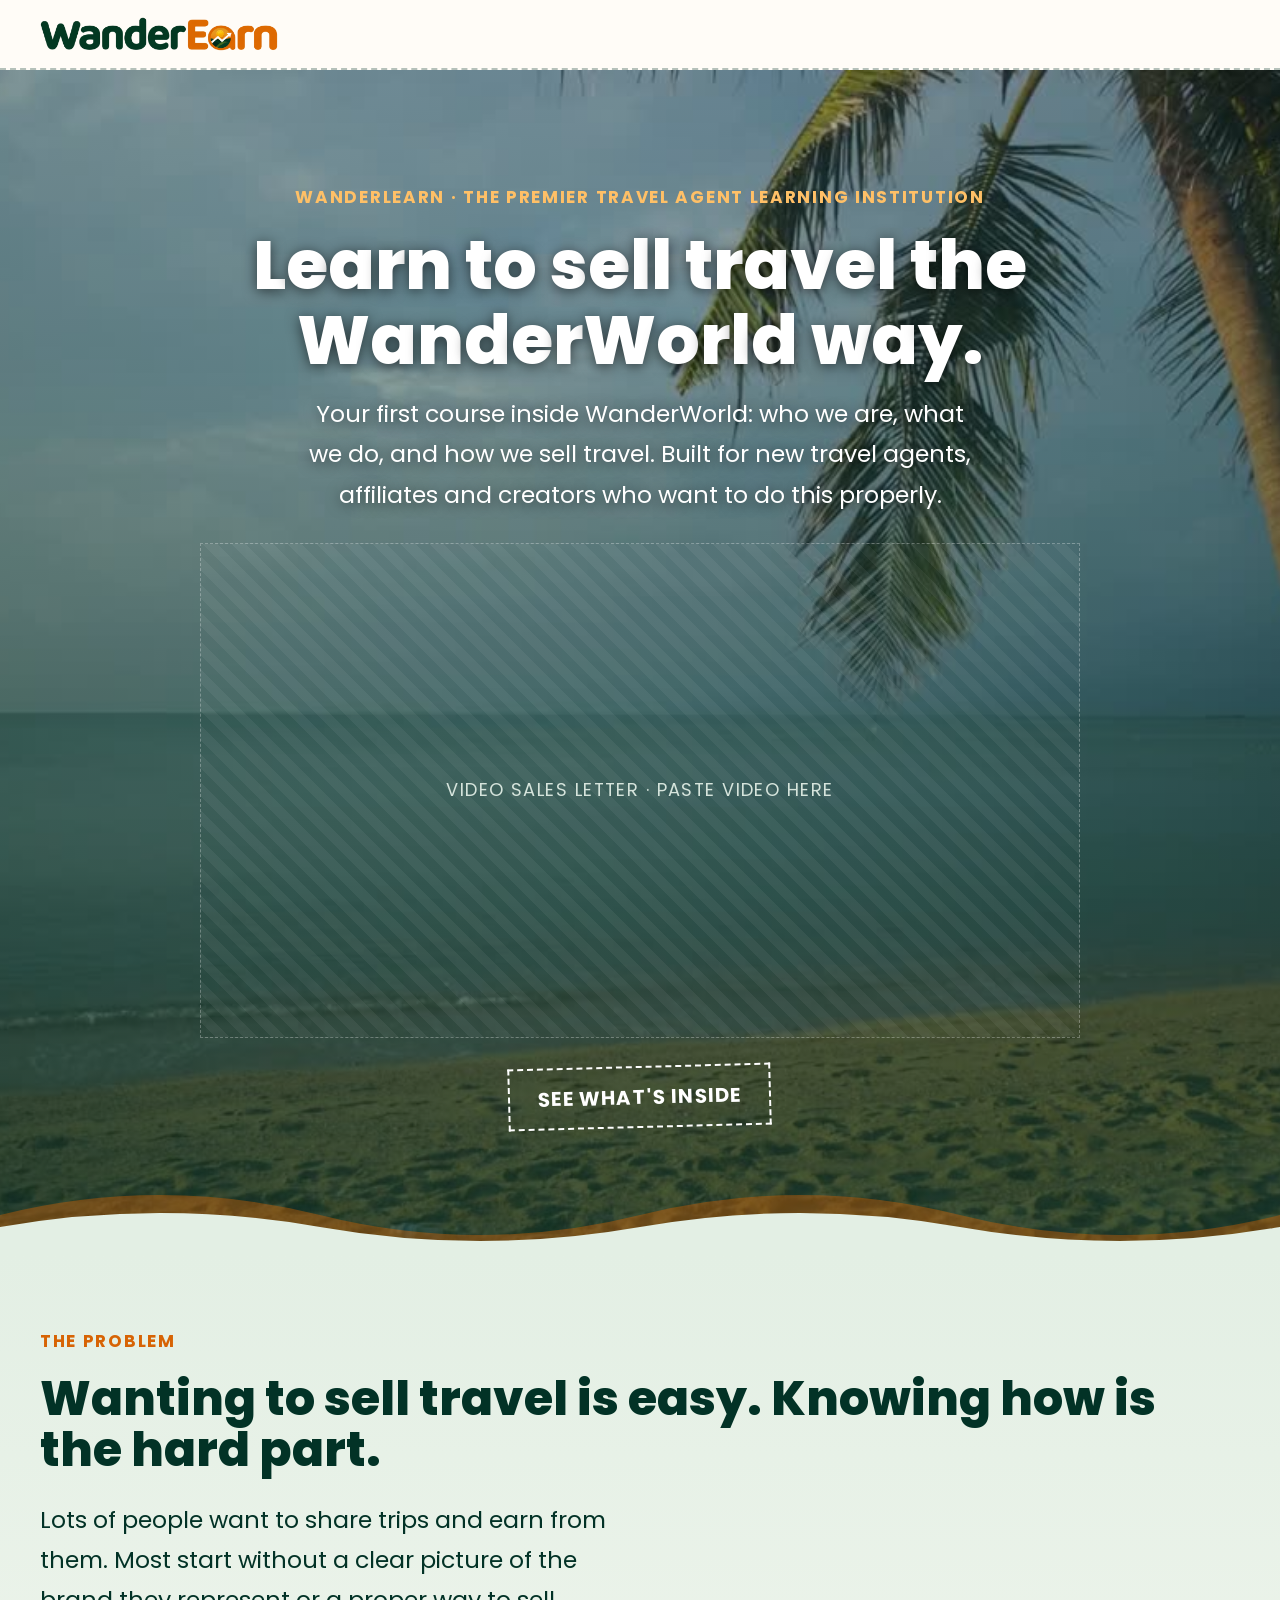
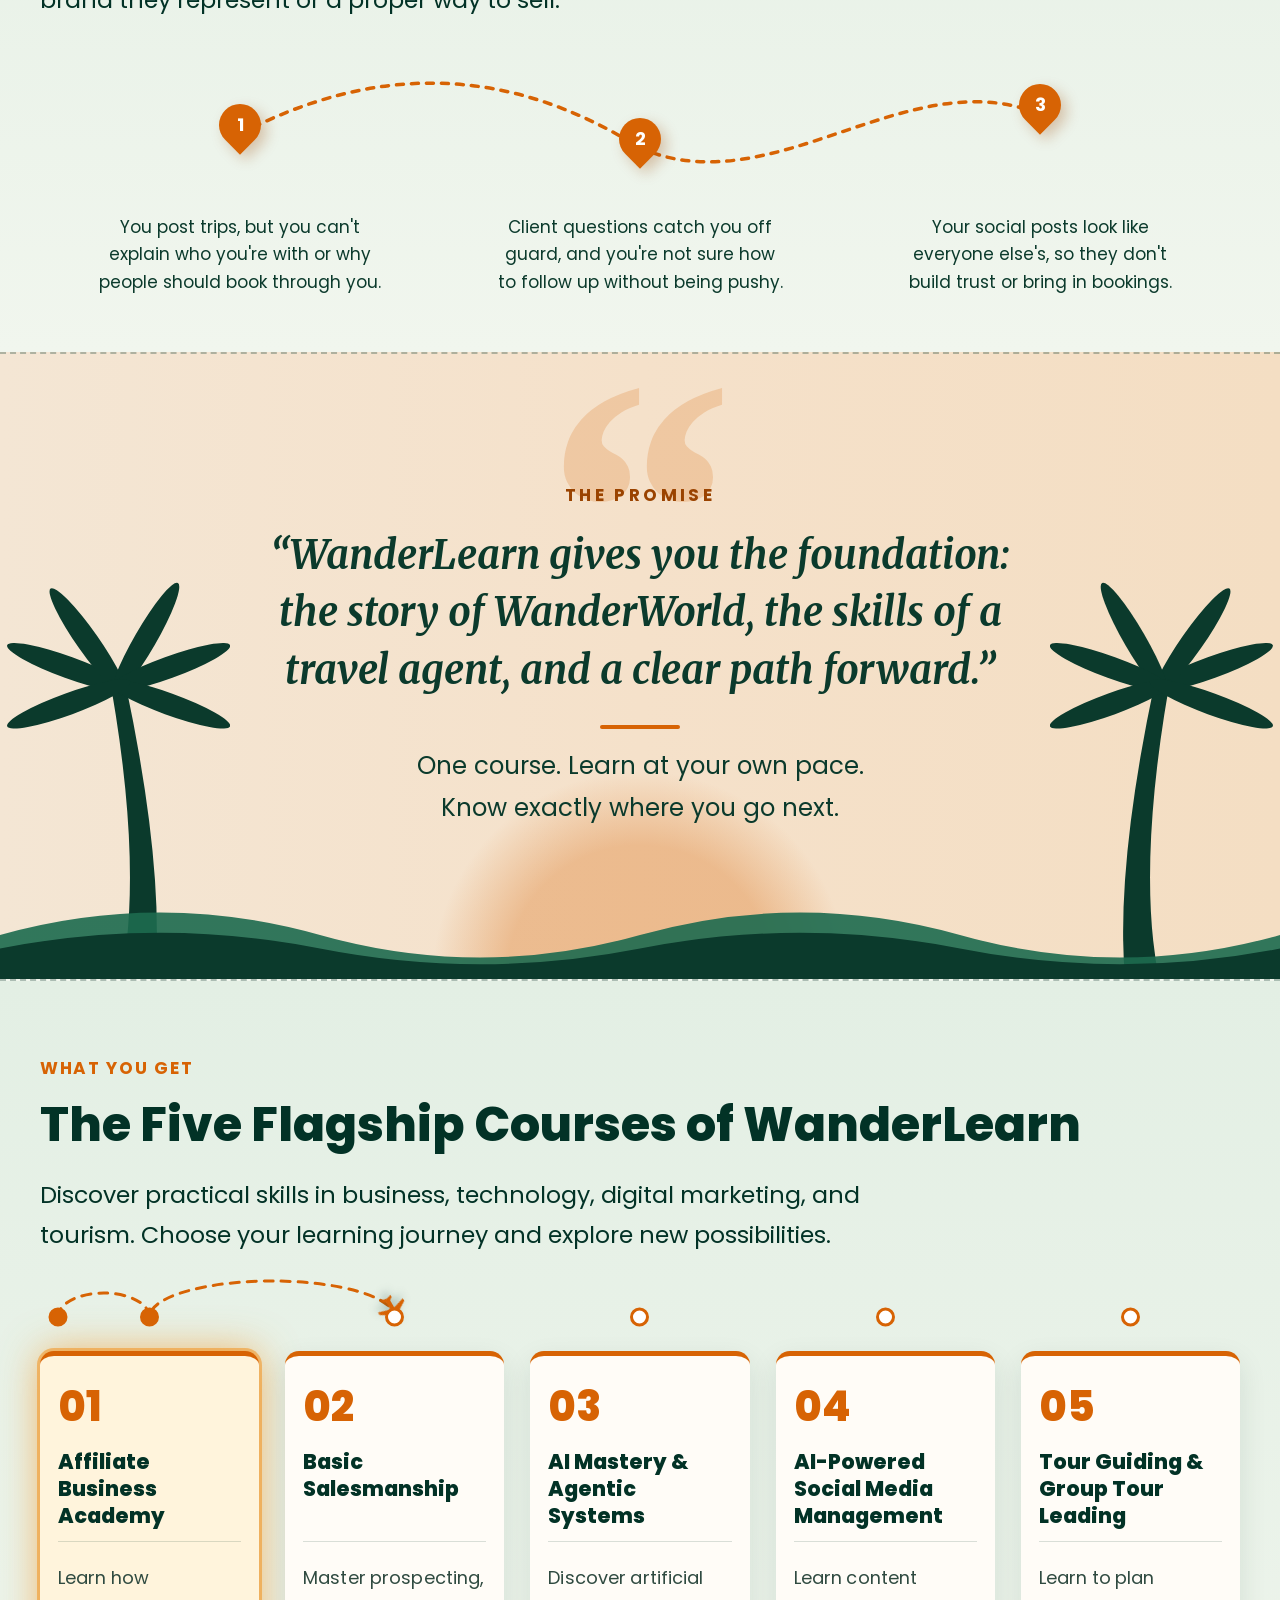
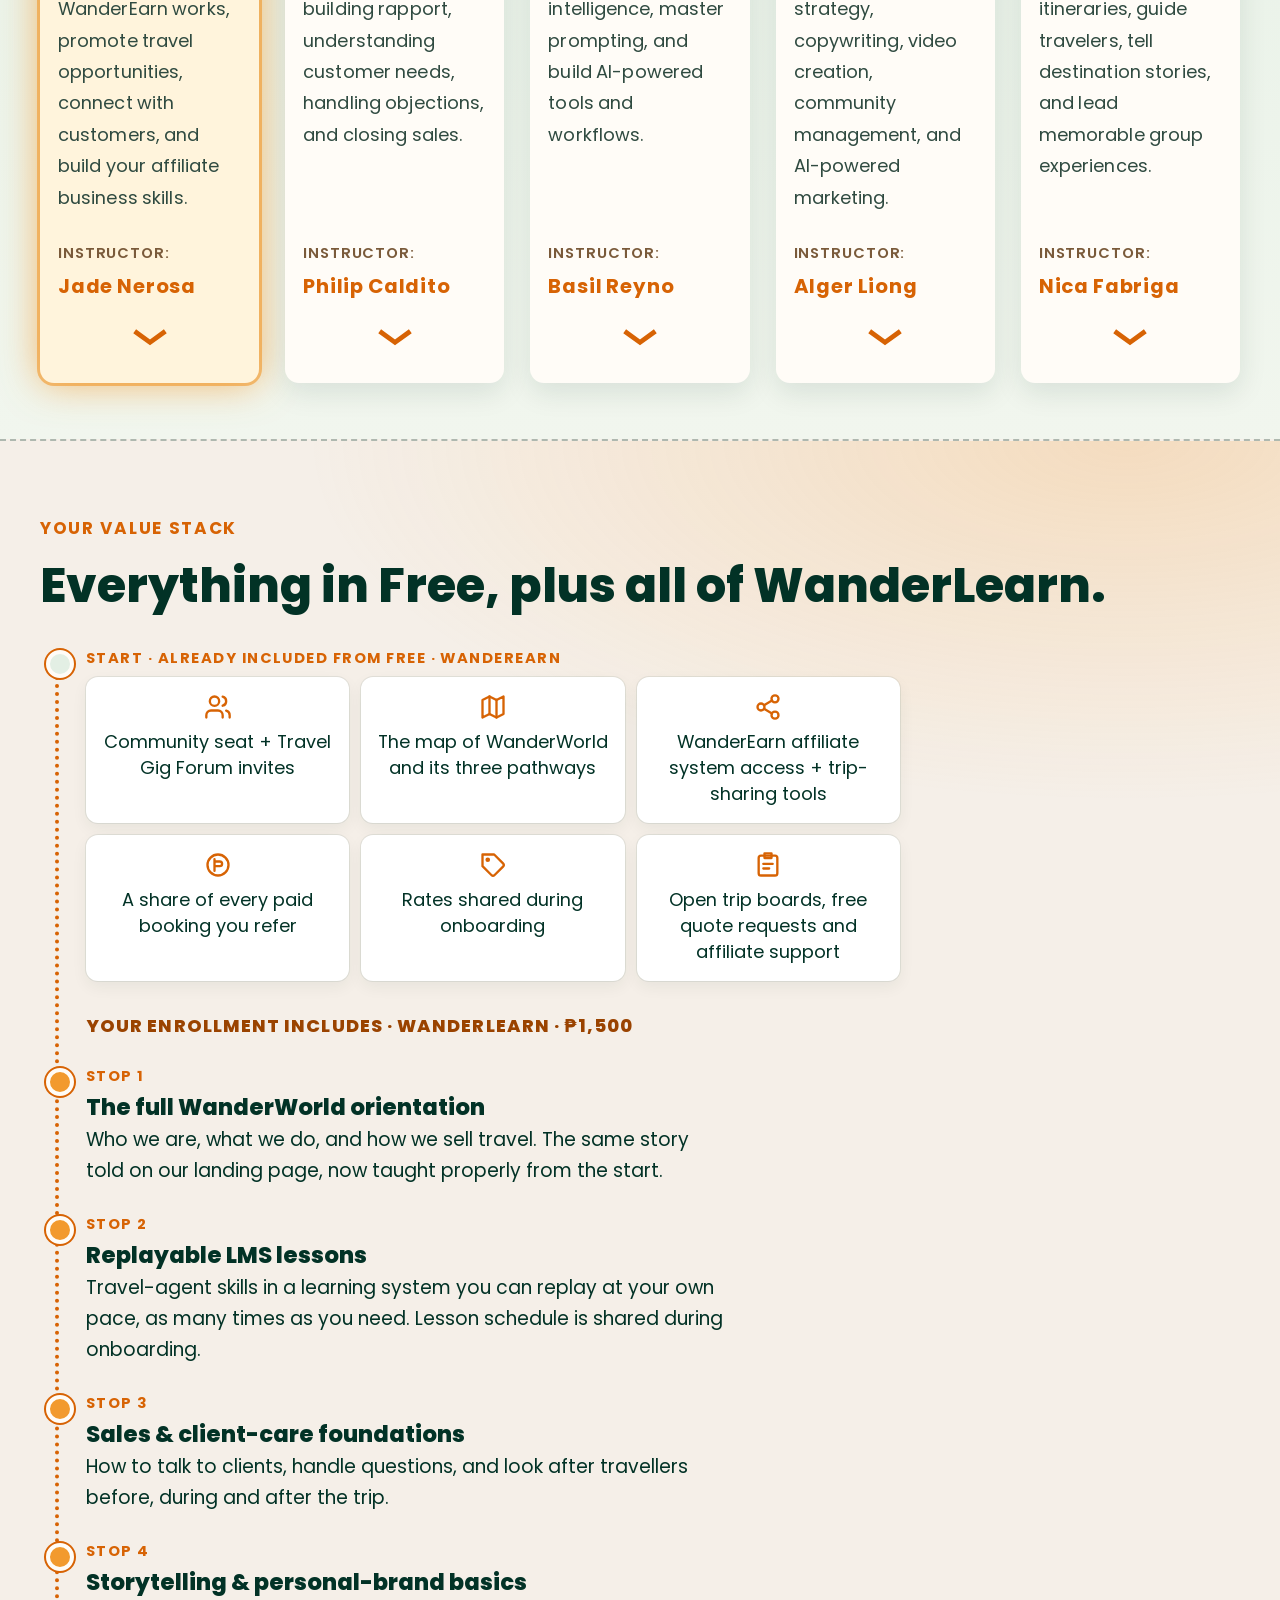
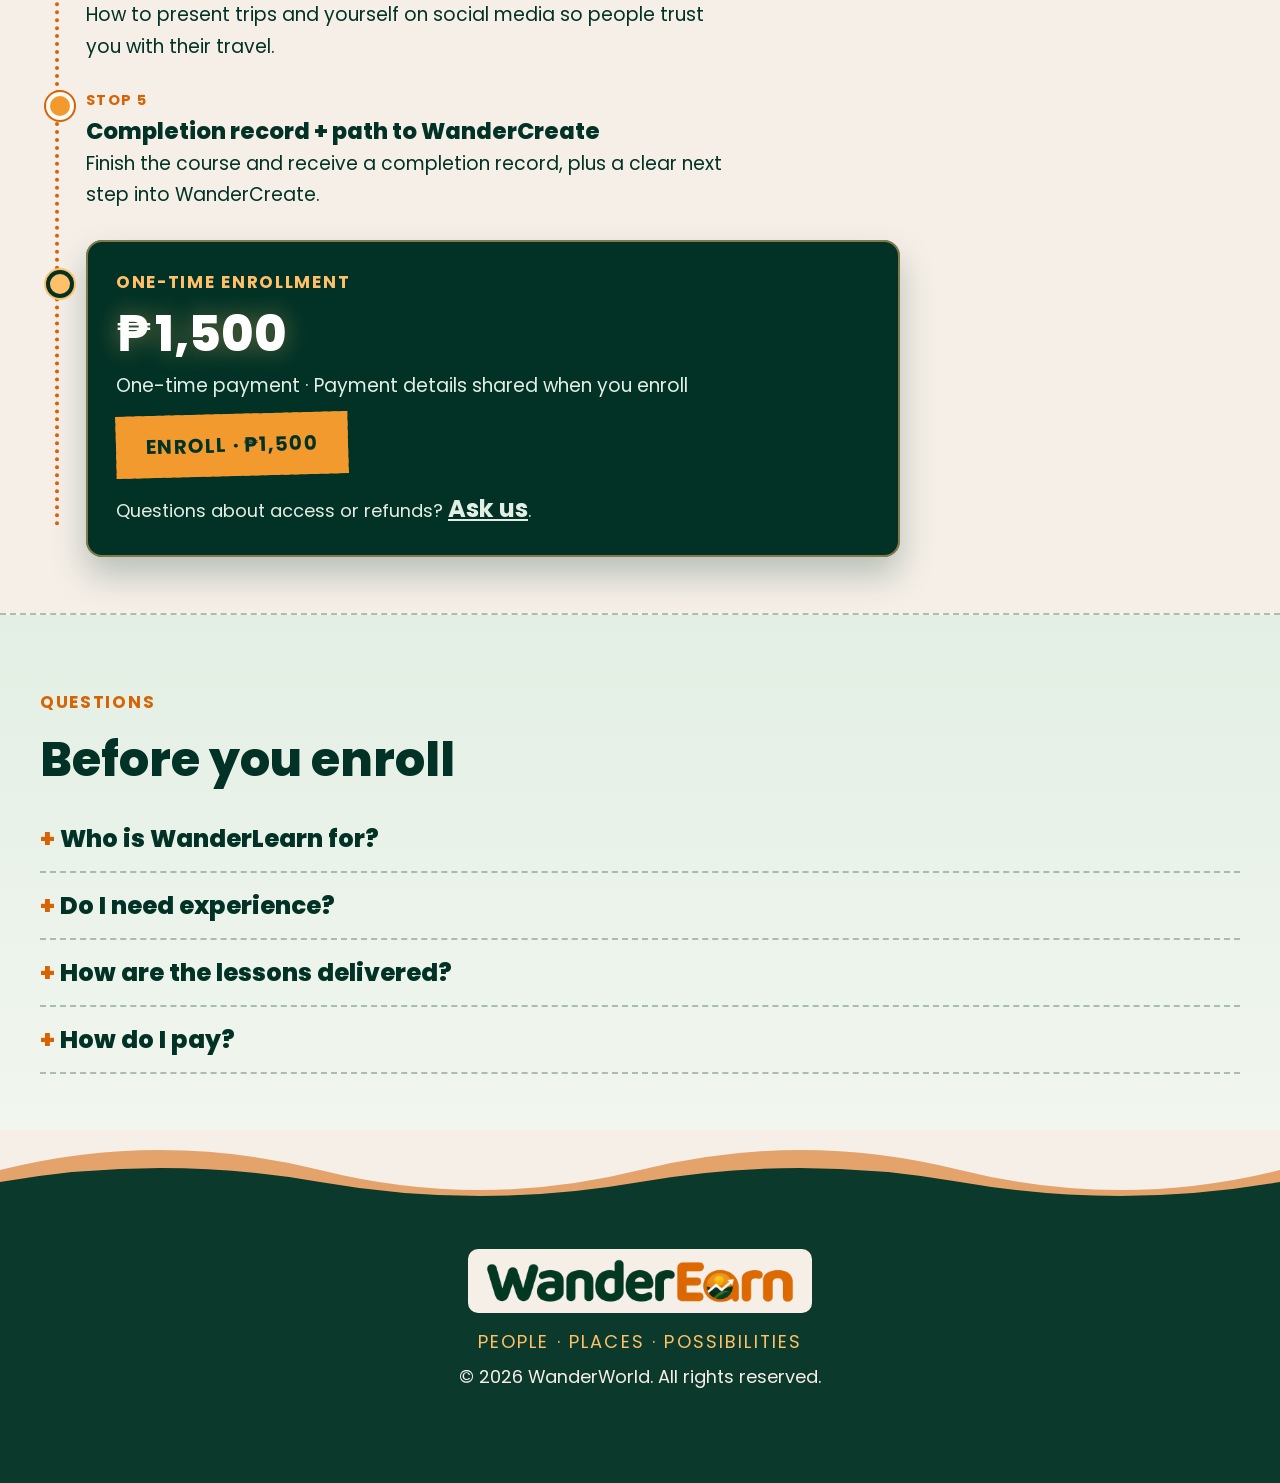
==== index.html @ da4a65ec "Flip course cards in place on mobile instead of opening panel below Co-Authored-By: Claude Opus 5.5 " ====
<!DOCTYPE html><!--tRg1_q_3_FuLfgITLlnjt--><html lang="en" class="__variable_0f235e __variable_272c0b"><head><meta charSet="utf-8"/><meta name="viewport" content="width=device-width, initial-scale=1"/><link rel="preload" href="/_next/static/media/0484562807a97172-s.p.woff2" as="font" crossorigin="" type="font/woff2"/><link rel="preload" href="/_next/static/media/2cc74b96cdc9383d-s.p.woff2" as="font" crossorigin="" type="font/woff2"/><link rel="preload" href="/_next/static/media/7c1535108079abc4-s.p.woff2" as="font" crossorigin="" type="font/woff2"/><link rel="preload" href="/_next/static/media/7db6c35d839a711c-s.p.woff2" as="font" crossorigin="" type="font/woff2"/><link rel="preload" href="/_next/static/media/8888a3826f4a3af4-s.p.woff2" as="font" crossorigin="" type="font/woff2"/><link rel="preload" href="/_next/static/media/8f91baacbcce7392-s.p.woff2" as="font" crossorigin="" type="font/woff2"/><link rel="preload" href="/_next/static/media/8ff022409545fb2d-s.p.woff2" as="font" crossorigin="" type="font/woff2"/><link rel="preload" href="/_next/static/media/b957ea75a84b6ea7-s.p.woff2" as="font" crossorigin="" type="font/woff2"/><link rel="preload" href="/_next/static/media/c99ef75952aca458-s.p.woff2" as="font" crossorigin="" type="font/woff2"/><link rel="preload" href="/_next/static/media/cf1f69a0c8aed54d-s.p.woff2" as="font" crossorigin="" type="font/woff2"/><link rel="preload" href="/_next/static/media/eafabf029ad39a43-s.p.woff2" as="font" crossorigin="" type="font/woff2"/><link rel="preload" as="image" href="/logo.png?v=we1"/><link rel="stylesheet" href="/_next/static/css/f83b45e46a891dd3.css" data-precedence="next"/><link rel="preload" as="script" fetchPriority="low" href="/_next/static/chunks/webpack-1b377f46e72c49b6.js"/><script src="/_next/static/chunks/4bd1b696-c023c6e3521b1417.js" async=""></script><script src="/_next/static/chunks/255-73938ce8a8eac1ad.js" async=""></script><script src="/_next/static/chunks/main-app-f9b5d20365cb8be2.js" async=""></script><script src="/_next/static/chunks/619-ba102abea3e3d0e4.js" async=""></script><script src="/_next/static/chunks/app/learn/page-50a910679b7e5bc0.js" async=""></script><meta name="next-size-adjust" content=""/><title>WanderLearn · The Premier Travel Agent Learning Institution</title><link rel="icon" href="/icon.png?v=we1" type="image/png" sizes="512x512"/><script src="/_next/static/chunks/polyfills-42372ed130431b0a.js" noModule=""></script></head><body><div hidden=""><!--$--><!--/$--></div><header class="top"><div class="wrap bar"><a class="brand logolink" href="/"><img src="/logo.png?v=we1" alt="WanderEarn" class="logo"/></a><nav><a href="/earn">Earn</a><a href="/learn">Learn</a><a href="/create">Create</a></nav></div></header><main><section class="hero"><video class="herovid" src="/hero.mp4" poster="/hero-poster.jpg" autoPlay="" muted="" loop="" playsInline="" preload="auto" aria-hidden="true"></video><div class="waves" aria-hidden="true"><svg viewBox="0 0 2400 80" preserveAspectRatio="none" class="w1"><path d="M0 40 Q150 0 300 40 T600 40 T900 40 T1200 40 T1500 40 T1800 40 T2100 40 T2400 40 V80 H0Z" fill="rgba(215,99,4,.45)"></path></svg><svg viewBox="0 0 2400 80" preserveAspectRatio="none" class="w2"><path d="M0 40 Q150 0 300 40 T600 40 T900 40 T1200 40 T1500 40 T1800 40 T2100 40 T2400 40 V80 H0Z" fill="#E3EFE4"></path></svg></div><div class="wrap"><p class="kicker">WANDERLEARN · THE PREMIER TRAVEL AGENT LEARNING INSTITUTION</p><h1><span aria-label="Learn to sell travel the WanderWorld way."><span aria-hidden="true"><span><span class="ww"><span class="wv" style="--i:0">L</span><span class="wv" style="--i:1">e</span><span class="wv" style="--i:2">a</span><span class="wv" style="--i:3">r</span><span class="wv" style="--i:4">n</span></span></span><span> <span class="ww"><span class="wv" style="--i:5">t</span><span class="wv" style="--i:6">o</span></span></span><span> <span class="ww"><span class="wv" style="--i:7">s</span><span class="wv" style="--i:8">e</span><span class="wv" style="--i:9">l</span><span class="wv" style="--i:10">l</span></span></span><span> <span class="ww"><span class="wv" style="--i:11">t</span><span class="wv" style="--i:12">r</span><span class="wv" style="--i:13">a</span><span class="wv" style="--i:14">v</span><span class="wv" style="--i:15">e</span><span class="wv" style="--i:16">l</span></span></span><span> <span class="ww"><span class="wv" style="--i:17">t</span><span class="wv" style="--i:18">h</span><span class="wv" style="--i:19">e</span></span></span><span> <span class="ww"><span class="wv" style="--i:20">W</span><span class="wv" style="--i:21">a</span><span class="wv" style="--i:22">n</span><span class="wv" style="--i:23">d</span><span class="wv" style="--i:24">e</span><span class="wv" style="--i:25">r</span><span class="wv" style="--i:26">W</span><span class="wv" style="--i:27">o</span><span class="wv" style="--i:28">r</span><span class="wv" style="--i:29">l</span><span class="wv" style="--i:30">d</span></span></span><span> <span class="ww"><span class="wv" style="--i:31">w</span><span class="wv" style="--i:32">a</span><span class="wv" style="--i:33">y</span><span class="wv" style="--i:34">.</span></span></span></span></span></h1><p class="lede">Your first course inside WanderWorld: who we are, what we do, and how we sell travel. Built for new travel agents, affiliates and creators who want to do this properly.</p><a class="btn" href="https://travelpreneurph.com/wanderlearn-payment" target="_blank" rel="noopener noreferrer">ENROLL · ₱1,500</a> <a class="btn alt" href="#stack">SEE WHAT&#x27;S INSIDE</a></div></section><section class="sec paper"><div class="wrap"><p class="kicker">THE PROBLEM</p><h2>Wanting to sell travel is easy. Knowing how is the hard part.</h2><p class="lede">Lots of people want to share trips and earn from them. Most start without a clear picture of the brand they represent or a proper way to sell.</p><div class="mp"><svg viewBox="0 0 900 130" preserveAspectRatio="none" aria-hidden="true"><path d="M150 78 C250 8 350 8 450 92 C550 150 650 4 750 58" vector-effect="non-scaling-stroke"></path></svg><div class="mp-i"><span class="mp-pin" style="--y:78px"><b>1</b></span><p>You post trips, but you can&#x27;t explain who you&#x27;re with or why people should book through you.</p></div><div class="mp-i"><span class="mp-pin" style="--y:92px"><b>2</b></span><p>Client questions catch you off guard, and you&#x27;re not sure how to follow up without being pushy.</p></div><div class="mp-i"><span class="mp-pin" style="--y:58px"><b>3</b></span><p>Your social posts look like everyone else&#x27;s, so they don&#x27;t build trust or bring in bookings.</p></div></div></div></section><section class="sec feature sunset"><div class="pa-sun" aria-hidden="true"></div><div class="pa-palm l"><svg viewBox="-30 0 190 300" preserveAspectRatio="xMinYMax meet" aria-hidden="true"><path d="M70 300 Q88 210 62 60 L74 58 Q106 210 98 300z"></path><ellipse rx="54" ry="9" transform="translate(68 58) rotate(-160) translate(44 0)"></ellipse><ellipse rx="54" ry="9" transform="translate(68 58) rotate(-125) translate(44 0)"></ellipse><ellipse rx="54" ry="9" transform="translate(68 58) rotate(-60) translate(44 0)"></ellipse><ellipse rx="54" ry="9" transform="translate(68 58) rotate(-20) translate(44 0)"></ellipse><ellipse rx="54" ry="9" transform="translate(68 58) rotate(20) translate(44 0)"></ellipse><ellipse rx="54" ry="9" transform="translate(68 58) rotate(160) translate(44 0)"></ellipse></svg></div><div class="pa-palm r"><svg viewBox="-30 0 190 300" preserveAspectRatio="xMinYMax meet" aria-hidden="true"><path d="M70 300 Q88 210 62 60 L74 58 Q106 210 98 300z"></path><ellipse rx="54" ry="9" transform="translate(68 58) rotate(-160) translate(44 0)"></ellipse><ellipse rx="54" ry="9" transform="translate(68 58) rotate(-125) translate(44 0)"></ellipse><ellipse rx="54" ry="9" transform="translate(68 58) rotate(-60) translate(44 0)"></ellipse><ellipse rx="54" ry="9" transform="translate(68 58) rotate(-20) translate(44 0)"></ellipse><ellipse rx="54" ry="9" transform="translate(68 58) rotate(20) translate(44 0)"></ellipse><ellipse rx="54" ry="9" transform="translate(68 58) rotate(160) translate(44 0)"></ellipse></svg></div><div class="waves" aria-hidden="true"><svg viewBox="0 0 2400 80" preserveAspectRatio="none" class="w1"><path d="M0 40 Q150 0 300 40 T600 40 T900 40 T1200 40 T1500 40 T1800 40 T2100 40 T2400 40 V80 H0Z" fill="#1D6B4F"></path></svg><svg viewBox="0 0 2400 80" preserveAspectRatio="none" class="w2"><path d="M0 40 Q150 0 300 40 T600 40 T900 40 T1200 40 T1500 40 T1800 40 T2100 40 T2400 40 V80 H0Z" fill="#0B3A2C"></path></svg></div><div class="wrap center"><p class="kicker">THE PROMISE</p><p class="quote">“WanderLearn gives you the foundation: the story of WanderWorld, the skills of a travel agent, and a clear path forward.”</p><p class="lede" style="margin:0 auto">One course. Learn at your own pace. Know exactly where you go next.</p></div></section><section class="sec paper"><div class="wrap wide"><p class="kicker">WHAT YOU GET</p><h2>The five pillars of WanderLearn</h2><p class="lede">Everything you need to start representing WanderWorld with confidence.</p><div class="grid five"><div class="flight" aria-hidden="true"></div><div class="card"><span class="num">0<!-- -->1</span><h3>The full WanderWorld orientation</h3><p>Who we are, what we do, and how we sell travel. The same story told on our landing page, now taught properly from the start.</p></div><div class="card"><span class="num">0<!-- -->2</span><h3>Replayable LMS lessons</h3><p>Travel-agent skills in a learning system you can replay at your own pace, as many times as you need. Lesson schedule is shared during onboarding.</p></div><div class="card"><span class="num">0<!-- -->3</span><h3>Sales &amp; client-care foundations</h3><p>How to talk to clients, handle questions, and look after travellers before, during and after the trip.</p></div><div class="card"><span class="num">0<!-- -->4</span><h3>Storytelling &amp; personal-brand basics</h3><p>How to present trips and yourself on social media so people trust you with their travel.</p></div><div class="card"><span class="num">0<!-- -->5</span><h3>Completion record + path to WanderCreate</h3><p>Finish the course and receive a completion record, plus a clear next step into WanderCreate.</p></div></div></div></section><section class="sec" id="stack"><div class="wrap"><p class="kicker">YOUR VALUE STACK</p><h2>Everything in Free, plus all of WanderLearn.</h2><div class="tl"><div class="tl-s tl-free"><p class="tl-k">START · ALREADY INCLUDED FROM FREE · WANDEREARN</p><div class="tl-tiles"><ul class="sl"><li><span class="sl-i"><svg viewBox="0 0 24 24" aria-hidden="true"><path d="M16 21v-2a4 4 0 0 0-4-4H6a4 4 0 0 0-4 4v2"></path><circle cx="9" cy="7" r="4"></circle><path d="M22 21v-2a4 4 0 0 0-3-3.87M16 3.13a4 4 0 0 1 0 7.75"></path></svg></span><span>Community seat + Travel Gig Forum invites</span></li><li><span class="sl-i"><svg viewBox="0 0 24 24" aria-hidden="true"><path d="M3 6l6-3 6 3 6-3v15l-6 3-6-3-6 3z"></path><path d="M9 3v15M15 6v15"></path></svg></span><span>The map of WanderWorld and its three pathways</span></li><li><span class="sl-i"><svg viewBox="0 0 24 24" aria-hidden="true"><circle cx="18" cy="5" r="3"></circle><circle cx="6" cy="12" r="3"></circle><circle cx="18" cy="19" r="3"></circle><path d="M8.6 13.5l6.8 4M15.4 6.5l-6.8 4"></path></svg></span><span>WanderEarn affiliate system access + trip-sharing tools</span></li><li><span class="sl-i"><svg viewBox="0 0 24 24" aria-hidden="true"><circle cx="12" cy="12" r="9"></circle><path d="M9 9h4.5a2 2 0 0 1 0 4H9M9 7v10"></path></svg></span><span>A share of every paid booking you refer</span></li><li><span class="sl-i"><svg viewBox="0 0 24 24" aria-hidden="true"><path d="M20.6 13.4l-7.2 7.2a2 2 0 0 1-2.8 0L3 13V3h10l7.6 7.6a2 2 0 0 1 0 2.8z"></path><circle cx="7.5" cy="7.5" r="1"></circle></svg></span><span>Rates shared during onboarding</span></li><li><span class="sl-i"><svg viewBox="0 0 24 24" aria-hidden="true"><rect x="4" y="4" width="16" height="17" rx="2"></rect><path d="M9 2h6v4H9zM8 11h8M8 15h5"></path></svg></span><span>Open trip boards, free quote requests and affiliate support</span></li></ul></div></div><p class="tl-h">YOUR ENROLLMENT INCLUDES · WANDERLEARN · ₱1,500</p><div class="tl-s tl-stop"><p class="tl-k">STOP <!-- -->1</p><h3>The full WanderWorld orientation</h3><p>Who we are, what we do, and how we sell travel. The same story told on our landing page, now taught properly from the start.</p></div><div class="tl-s tl-stop"><p class="tl-k">STOP <!-- -->2</p><h3>Replayable LMS lessons</h3><p>Travel-agent skills in a learning system you can replay at your own pace, as many times as you need. Lesson schedule is shared during onboarding.</p></div><div class="tl-s tl-stop"><p class="tl-k">STOP <!-- -->3</p><h3>Sales &amp; client-care foundations</h3><p>How to talk to clients, handle questions, and look after travellers before, during and after the trip.</p></div><div class="tl-s tl-stop"><p class="tl-k">STOP <!-- -->4</p><h3>Storytelling &amp; personal-brand basics</h3><p>How to present trips and yourself on social media so people trust you with their travel.</p></div><div class="tl-s tl-stop"><p class="tl-k">STOP <!-- -->5</p><h3>Completion record + path to WanderCreate</h3><p>Finish the course and receive a completion record, plus a clear next step into WanderCreate.</p></div><div class="tl-s tl-end price-box" id="enroll"><p class="kicker">ONE-TIME ENROLLMENT</p><strong class="price"><span class="peso">₱</span>1,500</strong><p>One-time payment · Payment details shared when you enroll</p><a class="btn" href="https://travelpreneurph.com/wanderlearn-payment" target="_blank" rel="noopener noreferrer">ENROLL · ₱1,500</a><small>Questions about access or refunds? Ask us.</small></div></div></div></section><section class="sec paper"><div class="wrap"><p class="kicker">QUESTIONS</p><h2>Before you enroll</h2><div class="faq"><details><summary>Who is WanderLearn for?</summary><p>New travel agents, WanderEarn affiliates, and anyone who wants to represent WanderWorld and sell travel properly.</p></details><details><summary>Do I need experience?</summary><p>No experience is assumed. The course starts with who WanderWorld is and builds up from there.</p></details><details><summary>Is the free tier included?</summary><p>Yes. Everything in Free (WanderEarn and the community) is included with your enrollment.</p></details><details><summary>How are the lessons delivered?</summary><p>Through the WanderLearn LMS, with lessons you can replay. Login details and schedule are shared during onboarding.</p></details><details><summary>How do I pay?</summary><p>Tap Enroll and message the WanderWorld team. We&#x27;ll send payment details and get you set up.</p></details><details><summary>What comes after WanderLearn?</summary><p>WanderCreate, our community of creators who travel and create content together. Your completion record shows the path.</p></details></div></div></section><section class="sec"><div class="wrap center"><p class="kicker">YOUR NEXT STEP AFTER WANDERLEARN</p><h2>Ready to travel and create together?</h2><p class="lede" style="margin:0 auto 24px">WanderCreate is the community of creators who always travel together and create content together, with video-editor access and production support.</p><a class="btn alt" href="/create">EXPLORE WANDERCREATE →</a></div></section><section class="sec"><div class="wrap"><p class="kicker">THE WANDERWORLD LADDER</p><h2>Where WanderLearn fits</h2><div class="steps"><a class="step" href="/earn"><span class="kicker">STEP 1 · THE AFFILIATE SYSTEM</span><strong class="price free">Free</strong><p>Join the community, get the map of WanderWorld, and start sharing trips through the affiliate system.</p><em>Where everyone starts</em><span class="go">JOIN FREE →</span><span class="orbit" aria-hidden="true"><span class="veh" style="--i:0;--rot:auto 90deg"><svg viewBox="0 0 24 24"><path d="M21 16v-2l-8-5V3.5c0-.83-.67-1.5-1.5-1.5S10 2.67 10 3.5V9l-8 5v2l8-2.5V19l-2 1.5V22l3.5-1 3.5 1v-1.5L13 19v-5.5l8 2.5z" fill-rule="evenodd"></path></svg></span><span class="veh" style="--i:1;--rot:auto 90deg"><svg viewBox="0 0 24 24"><path d="M21 16v-2l-8-5V3.5c0-.83-.67-1.5-1.5-1.5S10 2.67 10 3.5V9l-8 5v2l8-2.5V19l-2 1.5V22l3.5-1 3.5 1v-1.5L13 19v-5.5l8 2.5z" fill-rule="evenodd"></path></svg></span></span></a><a class="step" href="/learn"><span class="kicker">STEP 2 · THE PREMIER TRAVEL AGENT LEARNING INSTITUTION</span><strong class="price"><span class="peso">₱</span>1,500</strong><p>Learn who we are, what we do and how we sell travel, with replayable lessons and a completion record.</p><em>Includes everything in Free</em><span class="go">ENROLL →</span><span class="orbit" aria-hidden="true"><span class="veh" style="--i:0;--rot:0deg"><svg viewBox="0 0 24 24"><path d="M10.5 5v10.5H4zM12.5 3v12.5H20zM2 17.5h20l-3 4H5z" fill-rule="evenodd"></path></svg></span><span class="veh" style="--i:1;--rot:0deg"><svg viewBox="0 0 24 24"><path d="M10.5 5v10.5H4zM12.5 3v12.5H20zM2 17.5h20l-3 4H5z" fill-rule="evenodd"></path></svg></span></span></a><a class="step" href="/create"><span class="kicker">STEP 3 · THE COMMUNITY OF CREATORS</span><strong class="price"><span class="peso">₱</span>30,000</strong><p>Travel together, create content together, with video-editor access and production support.</p><em>Includes everything in Learn + Free</em><span class="go">APPLY →</span><span class="orbit" aria-hidden="true"><span class="veh" style="--i:0;--rot:0deg"><svg viewBox="0 0 24 24"><path d="M18.92 6.01C18.72 5.42 18.16 5 17.5 5h-11c-.66 0-1.21.42-1.42 1.01L3 12v8c0 .55.45 1 1 1h1c.55 0 1-.45 1-1v-1h12v1c0 .55.45 1 1 1h1c.55 0 1-.45 1-1v-8l-2.08-5.99zM6.5 16c-.83 0-1.5-.67-1.5-1.5S5.67 13 6.5 13s1.5.67 1.5 1.5S7.33 16 6.5 16zm11 0c-.83 0-1.5-.67-1.5-1.5s.67-1.5 1.5-1.5 1.5.67 1.5 1.5-.67 1.5-1.5 1.5zM5 11l1.5-4.5h11L19 11H5z" fill-rule="evenodd"></path></svg></span><span class="veh" style="--i:1;--rot:0deg"><svg viewBox="0 0 24 24"><path d="M18.92 6.01C18.72 5.42 18.16 5 17.5 5h-11c-.66 0-1.21.42-1.42 1.01L3 12v8c0 .55.45 1 1 1h1c.55 0 1-.45 1-1v-1h12v1c0 .55.45 1 1 1h1c.55 0 1-.45 1-1v-8l-2.08-5.99zM6.5 16c-.83 0-1.5-.67-1.5-1.5S5.67 13 6.5 13s1.5.67 1.5 1.5S7.33 16 6.5 16zm11 0c-.83 0-1.5-.67-1.5-1.5s.67-1.5 1.5-1.5 1.5.67 1.5 1.5-.67 1.5-1.5 1.5zM5 11l1.5-4.5h11L19 11H5z" fill-rule="evenodd"></path></svg></span></span></a></div></div></section><div class="footwave"><div class="waves" aria-hidden="true"><svg viewBox="0 0 2400 80" preserveAspectRatio="none" class="w1"><path d="M0 40 Q150 0 300 40 T600 40 T900 40 T1200 40 T1500 40 T1800 40 T2100 40 T2400 40 V80 H0Z" fill="rgba(215,99,4,.6)"></path></svg><svg viewBox="0 0 2400 80" preserveAspectRatio="none" class="w2"><path d="M0 40 Q150 0 300 40 T600 40 T900 40 T1200 40 T1500 40 T1800 40 T2100 40 T2400 40 V80 H0Z" fill="#0B3A2C"></path></svg></div></div><footer class="foot"><div class="wrap"><img src="/logo.png?v=we1" alt="WanderEarn" class="logo big"/><p>PEOPLE · PLACES · POSSIBILITIES</p><nav><a href="/">HOME</a><a href="/earn">WANDEREARN</a><a href="/learn">WANDERLEARN</a><a href="/create">WANDERCREATE</a></nav><small>© 2026 WanderWorld. All rights reserved.</small></div></footer><a class="btn sticky" href="https://travelpreneurph.com/wanderlearn-payment" target="_blank" rel="noopener noreferrer">ENROLL · ₱1,500</a></main><!--$--><!--/$--><script src="/_next/static/chunks/webpack-1b377f46e72c49b6.js" id="_R_" async=""></script><script>(self.__next_f=self.__next_f||[]).push([0])</script><script>self.__next_f.push([1,"1:\"$Sreact.fragment\"\n2:I[2619,[\"619\",\"static/chunks/619-ba102abea3e3d0e4.js\",\"459\",\"static/chunks/app/learn/page-50a910679b7e5bc0.js\"],\"\"]\n3:I[9766,[],\"\"]\n4:I[8924,[],\"\"]\n17:I[7150,[],\"\"]\n:HL[\"/_next/static/media/0484562807a97172-s.p.woff2\",\"font\",{\"crossOrigin\":\"\",\"type\":\"font/woff2\"}]\n:HL[\"/_next/static/media/2cc74b96cdc9383d-s.p.woff2\",\"font\",{\"crossOrigin\":\"\",\"type\":\"font/woff2\"}]\n:HL[\"/_next/static/media/7c1535108079abc4-s.p.woff2\",\"font\",{\"crossOrigin\":\"\",\"type\":\"font/woff2\"}]\n:HL[\"/_next/static/media/7db6c35d839a711c-s.p.woff2\",\"font\",{\"crossOrigin\":\"\",\"type\":\"font/woff2\"}]\n:HL[\"/_next/static/media/8888a3826f4a3af4-s.p.woff2\",\"font\",{\"crossOrigin\":\"\",\"type\":\"font/woff2\"}]\n:HL[\"/_next/static/media/8f91baacbcce7392-s.p.woff2\",\"font\",{\"crossOrigin\":\"\",\"type\":\"font/woff2\"}]\n:HL[\"/_next/static/media/8ff022409545fb2d-s.p.woff2\",\"font\",{\"crossOrigin\":\"\",\"type\":\"font/woff2\"}]\n:HL[\"/_next/static/media/b957ea75a84b6ea7-s.p.woff2\",\"font\",{\"crossOrigin\":\"\",\"type\":\"font/woff2\"}]\n:HL[\"/_next/static/media/c99ef75952aca458-s.p.woff2\",\"font\",{\"crossOrigin\":\"\",\"type\":\"font/woff2\"}]\n:HL[\"/_next/static/media/cf1f69a0c8aed54d-s.p.woff2\",\"font\",{\"crossOrigin\":\"\",\"type\":\"font/woff2\"}]\n:HL[\"/_next/static/media/eafabf029ad39a43-s.p.woff2\",\"font\",{\"crossOrigin\":\"\",\"type\":\"font/woff2\"}]\n:HL[\"/_next/static/css/f83b45e46a891dd3.css\",\"style\"]\n"])</script><script>self.__next_f.push([1,"0:{\"P\":null,\"b\":\"tRg1_q_3_FuLfgITLlnjt\",\"p\":\"\",\"c\":[\"\",\"learn\"],\"i\":false,\"f\":[[[\"\",{\"children\":[\"learn\",{\"children\":[\"__PAGE__\",{}]}]},\"$undefined\",\"$undefined\",true],[\"\",[\"$\",\"$1\",\"c\",{\"children\":[[[\"$\",\"link\",\"0\",{\"rel\":\"stylesheet\",\"href\":\"/_next/static/css/f83b45e46a891dd3.css\",\"precedence\":\"next\",\"crossOrigin\":\"$undefined\",\"nonce\":\"$undefined\"}]],[\"$\",\"html\",null,{\"lang\":\"en\",\"className\":\"__variable_0f235e __variable_272c0b\",\"children\":[\"$\",\"body\",null,{\"children\":[[\"$\",\"header\",null,{\"className\":\"top\",\"children\":[\"$\",\"div\",null,{\"className\":\"wrap bar\",\"children\":[[\"$\",\"$L2\",null,{\"href\":\"/\",\"className\":\"brand logolink\",\"children\":[\"$\",\"img\",null,{\"src\":\"/logo.png?v=we1\",\"alt\":\"WanderEarn\",\"className\":\"logo\"}]}],[\"$\",\"nav\",null,{\"children\":[[\"$\",\"$L2\",null,{\"href\":\"/earn\",\"children\":\"Earn\"}],[\"$\",\"$L2\",null,{\"href\":\"/learn\",\"children\":\"Learn\"}],[\"$\",\"$L2\",null,{\"href\":\"/create\",\"children\":\"Create\"}]]}]]}]}],[\"$\",\"$L3\",null,{\"parallelRouterKey\":\"children\",\"error\":\"$undefined\",\"errorStyles\":\"$undefined\",\"errorScripts\":\"$undefined\",\"template\":[\"$\",\"$L4\",null,{}],\"templateStyles\":\"$undefined\",\"templateScripts\":\"$undefined\",\"notFound\":[[[\"$\",\"title\",null,{\"children\":\"404: This page could not be found.\"}],[\"$\",\"div\",null,{\"style\":{\"fontFamily\":\"system-ui,\\\"Segoe UI\\\",Roboto,Helvetica,Arial,sans-serif,\\\"Apple Color Emoji\\\",\\\"Segoe UI Emoji\\\"\",\"height\":\"100vh\",\"textAlign\":\"center\",\"display\":\"flex\",\"flexDirection\":\"column\",\"alignItems\":\"center\",\"justifyContent\":\"center\"},\"children\":[\"$\",\"div\",null,{\"children\":[[\"$\",\"style\",null,{\"dangerouslySetInnerHTML\":{\"__html\":\"body{color:#000;background:#fff;margin:0}.next-error-h1{border-right:1px solid rgba(0,0,0,.3)}@media (prefers-color-scheme:dark){body{color:#fff;background:#000}.next-error-h1{border-right:1px solid rgba(255,255,255,.3)}}\"}}],[\"$\",\"h1\",null,{\"className\":\"next-error-h1\",\"style\":{\"display\":\"inline-block\",\"margin\":\"0 20px 0 0\",\"padding\":\"0 23px 0 0\",\"fontSize\":24,\"fontWeight\":500,\"verticalAlign\":\"top\",\"lineHeight\":\"49px\"},\"children\":404}],[\"$\",\"div\",null,{\"style\":{\"display\":\"inline-block\"},\"children\":[\"$\",\"h2\",null,{\"style\":{\"fontSize\":14,\"fontWeight\":400,\"lineHeight\":\"49px\",\"margin\":0},\"children\":\"This page could not be found.\"}]}]]}]}]],[]],\"forbidden\":\"$undefined\",\"unauthorized\":\"$undefined\"}]]}]}]]}],{\"children\":[\"learn\",[\"$\",\"$1\",\"c\",{\"children\":[null,[\"$\",\"$L3\",null,{\"parallelRouterKey\":\"children\",\"error\":\"$undefined\",\"errorStyles\":\"$undefined\",\"errorScripts\":\"$undefined\",\"template\":[\"$\",\"$L4\",null,{}],\"templateStyles\":\"$undefined\",\"templateScripts\":\"$undefined\",\"notFound\":\"$undefined\",\"forbidden\":\"$undefined\",\"unauthorized\":\"$undefined\"}]]}],{\"children\":[\"__PAGE__\",[\"$\",\"$1\",\"c\",{\"children\":[[\"$\",\"main\",null,{\"children\":[[\"$\",\"section\",null,{\"className\":\"hero\",\"children\":[[[\"$\",\"video\",null,{\"className\":\"herovid\",\"src\":\"/hero.mp4\",\"poster\":\"/hero-poster.jpg\",\"autoPlay\":true,\"muted\":true,\"loop\":true,\"playsInline\":true,\"preload\":\"auto\",\"aria-hidden\":\"true\"}],[\"$\",\"div\",null,{\"className\":\"waves\",\"aria-hidden\":\"true\",\"children\":[[\"$\",\"svg\",null,{\"viewBox\":\"0 0 2400 80\",\"preserveAspectRatio\":\"none\",\"className\":\"w1\",\"children\":[\"$\",\"path\",null,{\"d\":\"M0 40 Q150 0 300 40 T600 40 T900 40 T1200 40 T1500 40 T1800 40 T2100 40 T2400 40 V80 H0Z\",\"fill\":\"rgba(215,99,4,.45)\"}]}],[\"$\",\"svg\",null,{\"viewBox\":\"0 0 2400 80\",\"preserveAspectRatio\":\"none\",\"className\":\"w2\",\"children\":[\"$\",\"path\",null,{\"d\":\"M0 40 Q150 0 300 40 T600 40 T900 40 T1200 40 T1500 40 T1800 40 T2100 40 T2400 40 V80 H0Z\",\"fill\":\"#E3EFE4\"}]}]]}]],[\"$\",\"div\",null,{\"className\":\"wrap\",\"children\":[[\"$\",\"p\",null,{\"className\":\"kicker\",\"children\":\"WANDERLEARN · THE PREMIER TRAVEL AGENT LEARNING INSTITUTION\"}],[\"$\",\"h1\",null,{\"children\":[\"$\",\"span\",null,{\"aria-label\":\"Learn to sell travel the WanderWorld way.\",\"children\":[[\"$\",\"span\",\"0\",{\"aria-hidden\":\"true\",\"children\":[false,[[\"$\",\"span\",\"0\",{\"children\":[false,[\"$\",\"span\",null,{\"className\":\"ww\",\"children\":[[\"$\",\"span\",\"1\",{\"className\":\"wv\",\"style\":{\"--i\":0},\"children\":\"L\"}],[\"$\",\"span\",\"2\",{\"className\":\"wv\",\"style\":{\"--i\":1},\"children\":\"e\"}],[\"$\",\"span\",\"3\",{\"className\":\"wv\",\"style\":{\"--i\":2},\"children\":\"a\"}],[\"$\",\"span\",\"4\",{\"className\":\"wv\",\"style\":{\"--i\":3},\"children\":\"r\"}],[\"$\",\"span\",\"5\",{\"className\":\"wv\",\"style\":{\"--i\":4},\"children\":\"n\"}]]}]]}],[\"$\",\"span\",\"1\",{\"children\":[\" \",[\"$\",\"span\",null,{\"className\":\"ww\",\"children\":[[\"$\",\"span\",\"6\",{\"className\":\"wv\",\"style\":{\"--i\":5},\"children\":\"t\"}],[\"$\",\"span\",\"7\",{\"className\":\"wv\",\"style\":{\"--i\":6},\"children\":\"o\"}]]}]]}],[\"$\",\"span\",\"2\",{\"children\":[\" \",[\"$\",\"span\",null,{\"className\":\"ww\",\"children\":[[\"$\",\"span\",\"8\",{\"className\":\"wv\",\"style\":{\"--i\":7},\"children\":\"s\"}],[\"$\",\"span\",\"9\",{\"className\":\"wv\",\"style\":{\"--i\":8},\"children\":\"e\"}],[\"$\",\"span\",\"10\",{\"className\":\"wv\",\"style\":{\"--i\":9},\"children\":\"l\"}],[\"$\",\"span\",\"11\",{\"className\":\"wv\",\"style\":{\"--i\":10},\"children\":\"l\"}]]}]]}],[\"$\",\"span\",\"3\",{\"children\":[\" \",[\"$\",\"span\",null,{\"className\":\"ww\",\"children\":[[\"$\",\"span\",\"12\",{\"className\":\"wv\",\"style\":{\"--i\":11},\"children\":\"t\"}],[\"$\",\"span\",\"13\",{\"className\":\"wv\",\"style\":{\"--i\":12},\"children\":\"r\"}],[\"$\",\"span\",\"14\",{\"className\":\"wv\",\"style\":{\"--i\":13},\"children\":\"a\"}],[\"$\",\"span\",\"15\",{\"className\":\"wv\",\"style\":{\"--i\":14},\"children\":\"v\"}],\"$L5\",\"$L6\"]}]]}],\"$L7\",\"$L8\",\"$L9\"]]}]]}]}],\"$La\",\"$Lb\",\" \",\"$Lc\"]}]]}],\"$Ld\",\"$Le\",\"$Lf\",\"$L10\",\"$L11\",\"$L12\",\"$L13\",\"$L14\"]}],null,\"$L15\"]}],{},null,false]},null,false]},null,false],\"$L16\",false]],\"m\":\"$undefined\",\"G\":[\"$17\",[]],\"s\":false,\"S\":true}\n"])</script><script>self.__next_f.push([1,"18:I[3436,[\"619\",\"static/chunks/619-ba102abea3e3d0e4.js\",\"459\",\"static/chunks/app/learn/page-50a910679b7e5bc0.js\"],\"default\"]\n1b:I[4431,[],\"OutletBoundary\"]\n1d:I[5278,[],\"AsyncMetadataOutlet\"]\n1f:I[4431,[],\"ViewportBoundary\"]\n21:I[4431,[],\"MetadataBoundary\"]\n22:\"$Sreact.suspense\"\n5:[\"$\",\"span\",\"16\",{\"className\":\"wv\",\"style\":{\"--i\":15},\"children\":\"e\"}]\n6:[\"$\",\"span\",\"17\",{\"className\":\"wv\",\"style\":{\"--i\":16},\"children\":\"l\"}]\n7:[\"$\",\"span\",\"4\",{\"children\":[\" \",[\"$\",\"span\",null,{\"className\":\"ww\",\"children\":[[\"$\",\"span\",\"18\",{\"className\":\"wv\",\"style\":{\"--i\":17},\"children\":\"t\"}],[\"$\",\"span\",\"19\",{\"className\":\"wv\",\"style\":{\"--i\":18},\"children\":\"h\"}],[\"$\",\"span\",\"20\",{\"className\":\"wv\",\"style\":{\"--i\":19},\"children\":\"e\"}]]}]]}]\n"])</script><script>self.__next_f.push([1,"8:[\"$\",\"span\",\"5\",{\"children\":[\" \",[\"$\",\"span\",null,{\"className\":\"ww\",\"children\":[[\"$\",\"span\",\"21\",{\"className\":\"wv\",\"style\":{\"--i\":20},\"children\":\"W\"}],[\"$\",\"span\",\"22\",{\"className\":\"wv\",\"style\":{\"--i\":21},\"children\":\"a\"}],[\"$\",\"span\",\"23\",{\"className\":\"wv\",\"style\":{\"--i\":22},\"children\":\"n\"}],[\"$\",\"span\",\"24\",{\"className\":\"wv\",\"style\":{\"--i\":23},\"children\":\"d\"}],[\"$\",\"span\",\"25\",{\"className\":\"wv\",\"style\":{\"--i\":24},\"children\":\"e\"}],[\"$\",\"span\",\"26\",{\"className\":\"wv\",\"style\":{\"--i\":25},\"children\":\"r\"}],[\"$\",\"span\",\"27\",{\"className\":\"wv\",\"style\":{\"--i\":26},\"children\":\"W\"}],[\"$\",\"span\",\"28\",{\"className\":\"wv\",\"style\":{\"--i\":27},\"children\":\"o\"}],[\"$\",\"span\",\"29\",{\"className\":\"wv\",\"style\":{\"--i\":28},\"children\":\"r\"}],[\"$\",\"span\",\"30\",{\"className\":\"wv\",\"style\":{\"--i\":29},\"children\":\"l\"}],[\"$\",\"span\",\"31\",{\"className\":\"wv\",\"style\":{\"--i\":30},\"children\":\"d\"}]]}]]}]\n"])</script><script>self.__next_f.push([1,"9:[\"$\",\"span\",\"6\",{\"children\":[\" \",[\"$\",\"span\",null,{\"className\":\"ww\",\"children\":[[\"$\",\"span\",\"32\",{\"className\":\"wv\",\"style\":{\"--i\":31},\"children\":\"w\"}],[\"$\",\"span\",\"33\",{\"className\":\"wv\",\"style\":{\"--i\":32},\"children\":\"a\"}],[\"$\",\"span\",\"34\",{\"className\":\"wv\",\"style\":{\"--i\":33},\"children\":\"y\"}],[\"$\",\"span\",\"35\",{\"className\":\"wv\",\"style\":{\"--i\":34},\"children\":\".\"}]]}]]}]\na:[\"$\",\"p\",null,{\"className\":\"lede\",\"children\":\"Your first course inside WanderWorld: who we are, what we do, and how we sell travel. Built for new travel agents, affiliates and creators who want to do this properly.\"}]\nb:[\"$\",\"a\",null,{\"className\":\"btn\",\"href\":\"https://travelpreneurph.com/wanderlearn-payment\",\"target\":\"_blank\",\"rel\":\"noopener noreferrer\",\"children\":\"ENROLL · ₱1,500\"}]\nc:[\"$\",\"a\",null,{\"className\":\"btn alt\",\"href\":\"#stack\",\"children\":\"SEE WHAT'S INSIDE\"}]\n"])</script><script>self.__next_f.push([1,"d:[\"$\",\"section\",null,{\"className\":\"sec paper\",\"children\":[\"$\",\"div\",null,{\"className\":\"wrap\",\"children\":[[\"$\",\"p\",null,{\"className\":\"kicker\",\"children\":\"THE PROBLEM\"}],[\"$\",\"h2\",null,{\"children\":\"Wanting to sell travel is easy. Knowing how is the hard part.\"}],[\"$\",\"p\",null,{\"className\":\"lede\",\"children\":\"Lots of people want to share trips and earn from them. Most start without a clear picture of the brand they represent or a proper way to sell.\"}],[\"$\",\"div\",null,{\"className\":\"mp\",\"children\":[[\"$\",\"svg\",null,{\"viewBox\":\"0 0 900 130\",\"preserveAspectRatio\":\"none\",\"aria-hidden\":\"true\",\"children\":[\"$\",\"path\",null,{\"d\":\"M150 78 C250 8 350 8 450 92 C550 150 650 4 750 58\",\"vectorEffect\":\"non-scaling-stroke\"}]}],[[\"$\",\"div\",\"You post trips, but you can't explain who you're with or why people should book through you.\",{\"className\":\"mp-i\",\"children\":[[\"$\",\"span\",null,{\"className\":\"mp-pin\",\"style\":{\"--y\":\"78px\"},\"children\":[\"$\",\"b\",null,{\"children\":1}]}],[\"$\",\"p\",null,{\"children\":\"You post trips, but you can't explain who you're with or why people should book through you.\"}]]}],[\"$\",\"div\",\"Client questions catch you off guard, and you're not sure how to follow up without being pushy.\",{\"className\":\"mp-i\",\"children\":[[\"$\",\"span\",null,{\"className\":\"mp-pin\",\"style\":{\"--y\":\"92px\"},\"children\":[\"$\",\"b\",null,{\"children\":2}]}],[\"$\",\"p\",null,{\"children\":\"Client questions catch you off guard, and you're not sure how to follow up without being pushy.\"}]]}],[\"$\",\"div\",\"Your social posts look like everyone else's, so they don't build trust or bring in bookings.\",{\"className\":\"mp-i\",\"children\":[[\"$\",\"span\",null,{\"className\":\"mp-pin\",\"style\":{\"--y\":\"58px\"},\"children\":[\"$\",\"b\",null,{\"children\":3}]}],[\"$\",\"p\",null,{\"children\":\"Your social posts look like everyone else's, so they don't build trust or bring in bookings.\"}]]}]]]}]]}]}]\n"])</script><script>self.__next_f.push([1,"e:[\"$\",\"section\",null,{\"className\":\"sec feature sunset\",\"children\":[[[\"$\",\"div\",null,{\"className\":\"pa-sun\",\"aria-hidden\":\"true\"}],[\"$\",\"div\",null,{\"className\":\"pa-palm l\",\"children\":[\"$\",\"svg\",null,{\"viewBox\":\"-30 0 190 300\",\"preserveAspectRatio\":\"xMinYMax meet\",\"aria-hidden\":\"true\",\"children\":[[\"$\",\"path\",null,{\"d\":\"M70 300 Q88 210 62 60 L74 58 Q106 210 98 300z\"}],[[\"$\",\"ellipse\",\"-160\",{\"rx\":\"54\",\"ry\":\"9\",\"transform\":\"translate(68 58) rotate(-160) translate(44 0)\"}],[\"$\",\"ellipse\",\"-125\",{\"rx\":\"54\",\"ry\":\"9\",\"transform\":\"translate(68 58) rotate(-125) translate(44 0)\"}],[\"$\",\"ellipse\",\"-60\",{\"rx\":\"54\",\"ry\":\"9\",\"transform\":\"translate(68 58) rotate(-60) translate(44 0)\"}],[\"$\",\"ellipse\",\"-20\",{\"rx\":\"54\",\"ry\":\"9\",\"transform\":\"translate(68 58) rotate(-20) translate(44 0)\"}],[\"$\",\"ellipse\",\"20\",{\"rx\":\"54\",\"ry\":\"9\",\"transform\":\"translate(68 58) rotate(20) translate(44 0)\"}],[\"$\",\"ellipse\",\"160\",{\"rx\":\"54\",\"ry\":\"9\",\"transform\":\"translate(68 58) rotate(160) translate(44 0)\"}]]]}]}],[\"$\",\"div\",null,{\"className\":\"pa-palm r\",\"children\":[\"$\",\"svg\",null,{\"viewBox\":\"-30 0 190 300\",\"preserveAspectRatio\":\"xMinYMax meet\",\"aria-hidden\":\"true\",\"children\":[[\"$\",\"path\",null,{\"d\":\"M70 300 Q88 210 62 60 L74 58 Q106 210 98 300z\"}],[[\"$\",\"ellipse\",\"-160\",{\"rx\":\"54\",\"ry\":\"9\",\"transform\":\"translate(68 58) rotate(-160) translate(44 0)\"}],[\"$\",\"ellipse\",\"-125\",{\"rx\":\"54\",\"ry\":\"9\",\"transform\":\"translate(68 58) rotate(-125) translate(44 0)\"}],[\"$\",\"ellipse\",\"-60\",{\"rx\":\"54\",\"ry\":\"9\",\"transform\":\"translate(68 58) rotate(-60) translate(44 0)\"}],[\"$\",\"ellipse\",\"-20\",{\"rx\":\"54\",\"ry\":\"9\",\"transform\":\"translate(68 58) rotate(-20) translate(44 0)\"}],[\"$\",\"ellipse\",\"20\",{\"rx\":\"54\",\"ry\":\"9\",\"transform\":\"translate(68 58) rotate(20) translate(44 0)\"}],[\"$\",\"ellipse\",\"160\",{\"rx\":\"54\",\"ry\":\"9\",\"transform\":\"translate(68 58) rotate(160) translate(44 0)\"}]]]}]}],[\"$\",\"div\",null,{\"className\":\"waves\",\"aria-hidden\":\"true\",\"children\":[[\"$\",\"svg\",null,{\"viewBox\":\"0 0 2400 80\",\"preserveAspectRatio\":\"none\",\"className\":\"w1\",\"children\":[\"$\",\"path\",null,{\"d\":\"M0 40 Q150 0 300 40 T600 40 T900 40 T1200 40 T1500 40 T1800 40 T2100 40 T2400 40 V80 H0Z\",\"fill\":\"#1D6B4F\"}]}],[\"$\",\"svg\",null,{\"viewBox\":\"0 0 2400 80\",\"preserveAspectRatio\":\"none\",\"className\":\"w2\",\"children\":[\"$\",\"path\",null,{\"d\":\"M0 40 Q150 0 300 40 T600 40 T900 40 T1200 40 T1500 40 T1800 40 T2100 40 T2400 40 V80 H0Z\",\"fill\":\"#0B3A2C\"}]}]]}]],[\"$\",\"div\",null,{\"className\":\"wrap center\",\"children\":[[\"$\",\"p\",null,{\"className\":\"kicker\",\"children\":\"THE PROMISE\"}],[\"$\",\"p\",null,{\"className\":\"quote\",\"children\":\"“WanderLearn gives you the foundation: the story of WanderWorld, the skills of a travel agent, and a clear path forward.”\"}],[\"$\",\"p\",null,{\"className\":\"lede\",\"style\":{\"margin\":\"0 auto\"},\"children\":\"One course. Learn at your own pace. Know exactly where you go next.\"}]]}]]}]\n"])</script><script>self.__next_f.push([1,"f:[\"$\",\"section\",null,{\"className\":\"sec paper\",\"children\":[\"$\",\"div\",null,{\"className\":\"wrap wide\",\"children\":[[\"$\",\"p\",null,{\"className\":\"kicker\",\"children\":\"WHAT YOU GET\"}],[\"$\",\"h2\",null,{\"children\":\"The five pillars of WanderLearn\"}],[\"$\",\"p\",null,{\"className\":\"lede\",\"children\":\"Everything you need to start representing WanderWorld with confidence.\"}],[\"$\",\"div\",null,{\"className\":\"grid five\",\"children\":[[\"$\",\"$L18\",null,{}],[[\"$\",\"div\",\"The full WanderWorld orientation\",{\"className\":\"card\",\"children\":[[\"$\",\"span\",null,{\"className\":\"num\",\"children\":[\"0\",1]}],[\"$\",\"h3\",null,{\"children\":\"The full WanderWorld orientation\"}],[\"$\",\"p\",null,{\"children\":\"Who we are, what we do, and how we sell travel. The same story told on our landing page, now taught properly from the start.\"}]]}],[\"$\",\"div\",\"Replayable LMS lessons\",{\"className\":\"card\",\"children\":[[\"$\",\"span\",null,{\"className\":\"num\",\"children\":[\"0\",2]}],[\"$\",\"h3\",null,{\"children\":\"Replayable LMS lessons\"}],[\"$\",\"p\",null,{\"children\":\"Travel-agent skills in a learning system you can replay at your own pace, as many times as you need. Lesson schedule is shared during onboarding.\"}]]}],[\"$\",\"div\",\"Sales \u0026 client-care foundations\",{\"className\":\"card\",\"children\":[[\"$\",\"span\",null,{\"className\":\"num\",\"children\":[\"0\",3]}],[\"$\",\"h3\",null,{\"children\":\"Sales \u0026 client-care foundations\"}],[\"$\",\"p\",null,{\"children\":\"How to talk to clients, handle questions, and look after travellers before, during and after the trip.\"}]]}],[\"$\",\"div\",\"Storytelling \u0026 personal-brand basics\",{\"className\":\"card\",\"children\":[[\"$\",\"span\",null,{\"className\":\"num\",\"children\":[\"0\",4]}],[\"$\",\"h3\",null,{\"children\":\"Storytelling \u0026 personal-brand basics\"}],[\"$\",\"p\",null,{\"children\":\"How to present trips and yourself on social media so people trust you with their travel.\"}]]}],[\"$\",\"div\",\"Completion record + path to WanderCreate\",{\"className\":\"card\",\"children\":[[\"$\",\"span\",null,{\"className\":\"num\",\"children\":[\"0\",5]}],[\"$\",\"h3\",null,{\"children\":\"Completion record + path to WanderCreate\"}],[\"$\",\"p\",null,{\"children\":\"Finish the course and receive a completion record, plus a clear next step into WanderCreate.\"}]]}]]]}]]}]}]\n"])</script><script>self.__next_f.push([1,"10:[\"$\",\"section\",null,{\"className\":\"sec\",\"id\":\"stack\",\"children\":[\"$\",\"div\",null,{\"className\":\"wrap\",\"children\":[[\"$\",\"p\",null,{\"className\":\"kicker\",\"children\":\"YOUR VALUE STACK\"}],[\"$\",\"h2\",null,{\"children\":\"Everything in Free, plus all of WanderLearn.\"}],[\"$\",\"div\",null,{\"className\":\"tl\",\"children\":[[\"$\",\"div\",null,{\"className\":\"tl-s tl-free\",\"children\":[[\"$\",\"p\",null,{\"className\":\"tl-k\",\"children\":\"START · ALREADY INCLUDED FROM FREE · WANDEREARN\"}],[\"$\",\"div\",null,{\"className\":\"tl-tiles\",\"children\":[\"$\",\"ul\",null,{\"className\":\"sl\",\"children\":[[\"$\",\"li\",\"Community seat + Travel Gig Forum invites\",{\"children\":[[\"$\",\"span\",null,{\"className\":\"sl-i\",\"children\":[\"$\",\"svg\",null,{\"viewBox\":\"0 0 24 24\",\"aria-hidden\":\"true\",\"children\":[[\"$\",\"path\",null,{\"d\":\"M16 21v-2a4 4 0 0 0-4-4H6a4 4 0 0 0-4 4v2\"}],[\"$\",\"circle\",null,{\"cx\":\"9\",\"cy\":\"7\",\"r\":\"4\"}],[\"$\",\"path\",null,{\"d\":\"M22 21v-2a4 4 0 0 0-3-3.87M16 3.13a4 4 0 0 1 0 7.75\"}]]}]}],[\"$\",\"span\",null,{\"children\":\"Community seat + Travel Gig Forum invites\"}]]}],[\"$\",\"li\",\"The map of WanderWorld and its three pathways\",{\"children\":[[\"$\",\"span\",null,{\"className\":\"sl-i\",\"children\":[\"$\",\"svg\",null,{\"viewBox\":\"0 0 24 24\",\"aria-hidden\":\"true\",\"children\":[[\"$\",\"path\",null,{\"d\":\"M3 6l6-3 6 3 6-3v15l-6 3-6-3-6 3z\"}],[\"$\",\"path\",null,{\"d\":\"M9 3v15M15 6v15\"}]]}]}],[\"$\",\"span\",null,{\"children\":\"The map of WanderWorld and its three pathways\"}]]}],[\"$\",\"li\",\"WanderEarn affiliate system access + trip-sharing tools\",{\"children\":[[\"$\",\"span\",null,{\"className\":\"sl-i\",\"children\":[\"$\",\"svg\",null,{\"viewBox\":\"0 0 24 24\",\"aria-hidden\":\"true\",\"children\":[[\"$\",\"circle\",null,{\"cx\":\"18\",\"cy\":\"5\",\"r\":\"3\"}],[\"$\",\"circle\",null,{\"cx\":\"6\",\"cy\":\"12\",\"r\":\"3\"}],[\"$\",\"circle\",null,{\"cx\":\"18\",\"cy\":\"19\",\"r\":\"3\"}],[\"$\",\"path\",null,{\"d\":\"M8.6 13.5l6.8 4M15.4 6.5l-6.8 4\"}]]}]}],[\"$\",\"span\",null,{\"children\":\"WanderEarn affiliate system access + trip-sharing tools\"}]]}],[\"$\",\"li\",\"A share of every paid booking you refer\",{\"children\":[[\"$\",\"span\",null,{\"className\":\"sl-i\",\"children\":[\"$\",\"svg\",null,{\"viewBox\":\"0 0 24 24\",\"aria-hidden\":\"true\",\"children\":[[\"$\",\"circle\",null,{\"cx\":\"12\",\"cy\":\"12\",\"r\":\"9\"}],[\"$\",\"path\",null,{\"d\":\"M9 9h4.5a2 2 0 0 1 0 4H9M9 7v10\"}]]}]}],[\"$\",\"span\",null,{\"children\":\"A share of every paid booking you refer\"}]]}],[\"$\",\"li\",\"Rates shared during onboarding\",{\"children\":[[\"$\",\"span\",null,{\"className\":\"sl-i\",\"children\":[\"$\",\"svg\",null,{\"viewBox\":\"0 0 24 24\",\"aria-hidden\":\"true\",\"children\":[[\"$\",\"path\",null,{\"d\":\"M20.6 13.4l-7.2 7.2a2 2 0 0 1-2.8 0L3 13V3h10l7.6 7.6a2 2 0 0 1 0 2.8z\"}],[\"$\",\"circle\",null,{\"cx\":\"7.5\",\"cy\":\"7.5\",\"r\":\"1\"}]]}]}],[\"$\",\"span\",null,{\"children\":\"Rates shared during onboarding\"}]]}],[\"$\",\"li\",\"Open trip boards, free quote requests and affiliate support\",{\"children\":[[\"$\",\"span\",null,{\"className\":\"sl-i\",\"children\":[\"$\",\"svg\",null,{\"viewBox\":\"0 0 24 24\",\"aria-hidden\":\"true\",\"children\":[[\"$\",\"rect\",null,{\"x\":\"4\",\"y\":\"4\",\"width\":\"16\",\"height\":\"17\",\"rx\":\"2\"}],[\"$\",\"path\",null,{\"d\":\"M9 2h6v4H9zM8 11h8M8 15h5\"}]]}]}],[\"$\",\"span\",null,{\"children\":\"Open trip boards, free quote requests and affiliate support\"}]]}]]}]}]]}],[\"$\",\"p\",null,{\"className\":\"tl-h\",\"children\":\"YOUR ENROLLMENT INCLUDES · WANDERLEARN · ₱1,500\"}],[[\"$\",\"div\",\"The full WanderWorld orientation\",{\"className\":\"tl-s tl-stop\",\"children\":[[\"$\",\"p\",null,{\"className\":\"tl-k\",\"children\":[\"STOP \",1]}],[\"$\",\"h3\",null,{\"children\":\"The full WanderWorld orientation\"}],[\"$\",\"p\",null,{\"children\":\"Who we are, what we do, and how we sell travel. The same story told on our landing page, now taught properly from the start.\"}]]}],[\"$\",\"div\",\"Replayable LMS lessons\",{\"className\":\"tl-s tl-stop\",\"children\":[[\"$\",\"p\",null,{\"className\":\"tl-k\",\"children\":[\"STOP \",2]}],[\"$\",\"h3\",null,{\"children\":\"Replayable LMS lessons\"}],[\"$\",\"p\",null,{\"children\":\"Travel-agent skills in a learning system you can replay at your own pace, as many times as you need. Lesson schedule is shared during onboarding.\"}]]}],[\"$\",\"div\",\"Sales \u0026 client-care foundations\",{\"className\":\"tl-s tl-stop\",\"children\":[[\"$\",\"p\",null,{\"className\":\"tl-k\",\"children\":[\"STOP \",3]}],[\"$\",\"h3\",null,{\"children\":\"Sales \u0026 client-care foundations\"}],[\"$\",\"p\",null,{\"children\":\"How to talk to clients, handle questions, and look after travellers before, during and after the trip.\"}]]}],[\"$\",\"div\",\"Storytelling \u0026 personal-brand basics\",{\"className\":\"tl-s tl-stop\",\"children\":[[\"$\",\"p\",null,{\"className\":\"tl-k\",\"children\":[\"STOP \",4]}],[\"$\",\"h3\",null,{\"children\":\"Storytelling \u0026 personal-brand basics\"}],[\"$\",\"p\",null,{\"children\":\"How to present trips and yourself on social media so people trust you with their travel.\"}]]}],\"$L19\"],\"$L1a\"]}]]}]}]\n"])</script><script>self.__next_f.push([1,"11:[\"$\",\"section\",null,{\"className\":\"sec paper\",\"children\":[\"$\",\"div\",null,{\"className\":\"wrap\",\"children\":[[\"$\",\"p\",null,{\"className\":\"kicker\",\"children\":\"QUESTIONS\"}],[\"$\",\"h2\",null,{\"children\":\"Before you enroll\"}],[\"$\",\"div\",null,{\"className\":\"faq\",\"children\":[[\"$\",\"details\",\"Who is WanderLearn for?\",{\"children\":[[\"$\",\"summary\",null,{\"children\":\"Who is WanderLearn for?\"}],[\"$\",\"p\",null,{\"children\":\"New travel agents, WanderEarn affiliates, and anyone who wants to represent WanderWorld and sell travel properly.\"}]]}],[\"$\",\"details\",\"Do I need experience?\",{\"children\":[[\"$\",\"summary\",null,{\"children\":\"Do I need experience?\"}],[\"$\",\"p\",null,{\"children\":\"No experience is assumed. The course starts with who WanderWorld is and builds up from there.\"}]]}],[\"$\",\"details\",\"Is the free tier included?\",{\"children\":[[\"$\",\"summary\",null,{\"children\":\"Is the free tier included?\"}],[\"$\",\"p\",null,{\"children\":\"Yes. Everything in Free (WanderEarn and the community) is included with your enrollment.\"}]]}],[\"$\",\"details\",\"How are the lessons delivered?\",{\"children\":[[\"$\",\"summary\",null,{\"children\":\"How are the lessons delivered?\"}],[\"$\",\"p\",null,{\"children\":\"Through the WanderLearn LMS, with lessons you can replay. Login details and schedule are shared during onboarding.\"}]]}],[\"$\",\"details\",\"How do I pay?\",{\"children\":[[\"$\",\"summary\",null,{\"children\":\"How do I pay?\"}],[\"$\",\"p\",null,{\"children\":\"Tap Enroll and message the WanderWorld team. We'll send payment details and get you set up.\"}]]}],[\"$\",\"details\",\"What comes after WanderLearn?\",{\"children\":[[\"$\",\"summary\",null,{\"children\":\"What comes after WanderLearn?\"}],[\"$\",\"p\",null,{\"children\":\"WanderCreate, our community of creators who travel and create content together. Your completion record shows the path.\"}]]}]]}]]}]}]\n"])</script><script>self.__next_f.push([1,"12:[\"$\",\"section\",null,{\"className\":\"sec\",\"children\":[\"$\",\"div\",null,{\"className\":\"wrap center\",\"children\":[[\"$\",\"p\",null,{\"className\":\"kicker\",\"children\":\"YOUR NEXT STEP AFTER WANDERLEARN\"}],[\"$\",\"h2\",null,{\"children\":\"Ready to travel and create together?\"}],[\"$\",\"p\",null,{\"className\":\"lede\",\"style\":{\"margin\":\"0 auto 24px\"},\"children\":\"WanderCreate is the community of creators who always travel together and create content together, with video-editor access and production support.\"}],[\"$\",\"a\",null,{\"className\":\"btn alt\",\"href\":\"/create\",\"children\":\"EXPLORE WANDERCREATE →\"}]]}]}]\n"])</script><script>self.__next_f.push([1,"13:[\"$\",\"section\",null,{\"className\":\"sec\",\"children\":[\"$\",\"div\",null,{\"className\":\"wrap\",\"children\":[[\"$\",\"p\",null,{\"className\":\"kicker\",\"children\":\"THE WANDERWORLD LADDER\"}],[\"$\",\"h2\",null,{\"children\":\"Where WanderLearn fits\"}],\"$undefined\",[\"$\",\"div\",null,{\"className\":\"steps\",\"children\":[[\"$\",\"$L2\",\"Free\",{\"href\":\"/earn\",\"className\":\"step\",\"children\":[[\"$\",\"span\",null,{\"className\":\"kicker\",\"children\":\"STEP 1 · THE AFFILIATE SYSTEM\"}],[\"$\",\"strong\",null,{\"className\":\"price free\",\"children\":\"Free\"}],[\"$\",\"p\",null,{\"children\":\"Join the community, get the map of WanderWorld, and start sharing trips through the affiliate system.\"}],[\"$\",\"em\",null,{\"children\":\"Where everyone starts\"}],[\"$\",\"span\",null,{\"className\":\"go\",\"children\":\"JOIN FREE →\"}],[\"$\",\"span\",null,{\"className\":\"orbit\",\"aria-hidden\":\"true\",\"children\":[[\"$\",\"span\",\"0\",{\"className\":\"veh\",\"style\":{\"--i\":0,\"--rot\":\"auto 90deg\"},\"children\":[\"$\",\"svg\",null,{\"viewBox\":\"0 0 24 24\",\"children\":[\"$\",\"path\",null,{\"d\":\"M21 16v-2l-8-5V3.5c0-.83-.67-1.5-1.5-1.5S10 2.67 10 3.5V9l-8 5v2l8-2.5V19l-2 1.5V22l3.5-1 3.5 1v-1.5L13 19v-5.5l8 2.5z\",\"fillRule\":\"evenodd\"}]}]}],[\"$\",\"span\",\"1\",{\"className\":\"veh\",\"style\":{\"--i\":1,\"--rot\":\"auto 90deg\"},\"children\":[\"$\",\"svg\",null,{\"viewBox\":\"0 0 24 24\",\"children\":[\"$\",\"path\",null,{\"d\":\"M21 16v-2l-8-5V3.5c0-.83-.67-1.5-1.5-1.5S10 2.67 10 3.5V9l-8 5v2l8-2.5V19l-2 1.5V22l3.5-1 3.5 1v-1.5L13 19v-5.5l8 2.5z\",\"fillRule\":\"evenodd\"}]}]}]]}]]}],[\"$\",\"$L2\",\"₱1,500\",{\"href\":\"/learn\",\"className\":\"step\",\"children\":[[\"$\",\"span\",null,{\"className\":\"kicker\",\"children\":\"STEP 2 · THE PREMIER TRAVEL AGENT LEARNING INSTITUTION\"}],[\"$\",\"strong\",null,{\"className\":\"price\",\"children\":[[\"$\",\"span\",null,{\"className\":\"peso\",\"children\":\"₱\"}],\"1,500\"]}],[\"$\",\"p\",null,{\"children\":\"Learn who we are, what we do and how we sell travel, with replayable lessons and a completion record.\"}],[\"$\",\"em\",null,{\"children\":\"Includes everything in Free\"}],[\"$\",\"span\",null,{\"className\":\"go\",\"children\":\"ENROLL →\"}],[\"$\",\"span\",null,{\"className\":\"orbit\",\"aria-hidden\":\"true\",\"children\":[[\"$\",\"span\",\"0\",{\"className\":\"veh\",\"style\":{\"--i\":0,\"--rot\":\"0deg\"},\"children\":[\"$\",\"svg\",null,{\"viewBox\":\"0 0 24 24\",\"children\":[\"$\",\"path\",null,{\"d\":\"M10.5 5v10.5H4zM12.5 3v12.5H20zM2 17.5h20l-3 4H5z\",\"fillRule\":\"evenodd\"}]}]}],[\"$\",\"span\",\"1\",{\"className\":\"veh\",\"style\":{\"--i\":1,\"--rot\":\"0deg\"},\"children\":[\"$\",\"svg\",null,{\"viewBox\":\"0 0 24 24\",\"children\":[\"$\",\"path\",null,{\"d\":\"M10.5 5v10.5H4zM12.5 3v12.5H20zM2 17.5h20l-3 4H5z\",\"fillRule\":\"evenodd\"}]}]}]]}]]}],[\"$\",\"$L2\",\"₱30,000\",{\"href\":\"/create\",\"className\":\"step\",\"children\":[[\"$\",\"span\",null,{\"className\":\"kicker\",\"children\":\"STEP 3 · THE COMMUNITY OF CREATORS\"}],[\"$\",\"strong\",null,{\"className\":\"price\",\"children\":[[\"$\",\"span\",null,{\"className\":\"peso\",\"children\":\"₱\"}],\"30,000\"]}],[\"$\",\"p\",null,{\"children\":\"Travel together, create content together, with video-editor access and production support.\"}],[\"$\",\"em\",null,{\"children\":\"Includes everything in Learn + Free\"}],[\"$\",\"span\",null,{\"className\":\"go\",\"children\":\"APPLY →\"}],[\"$\",\"span\",null,{\"className\":\"orbit\",\"aria-hidden\":\"true\",\"children\":[[\"$\",\"span\",\"0\",{\"className\":\"veh\",\"style\":{\"--i\":0,\"--rot\":\"0deg\"},\"children\":[\"$\",\"svg\",null,{\"viewBox\":\"0 0 24 24\",\"children\":[\"$\",\"path\",null,{\"d\":\"M18.92 6.01C18.72 5.42 18.16 5 17.5 5h-11c-.66 0-1.21.42-1.42 1.01L3 12v8c0 .55.45 1 1 1h1c.55 0 1-.45 1-1v-1h12v1c0 .55.45 1 1 1h1c.55 0 1-.45 1-1v-8l-2.08-5.99zM6.5 16c-.83 0-1.5-.67-1.5-1.5S5.67 13 6.5 13s1.5.67 1.5 1.5S7.33 16 6.5 16zm11 0c-.83 0-1.5-.67-1.5-1.5s.67-1.5 1.5-1.5 1.5.67 1.5 1.5-.67 1.5-1.5 1.5zM5 11l1.5-4.5h11L19 11H5z\",\"fillRule\":\"evenodd\"}]}]}],[\"$\",\"span\",\"1\",{\"className\":\"veh\",\"style\":{\"--i\":1,\"--rot\":\"0deg\"},\"children\":[\"$\",\"svg\",null,{\"viewBox\":\"0 0 24 24\",\"children\":[\"$\",\"path\",null,{\"d\":\"M18.92 6.01C18.72 5.42 18.16 5 17.5 5h-11c-.66 0-1.21.42-1.42 1.01L3 12v8c0 .55.45 1 1 1h1c.55 0 1-.45 1-1v-1h12v1c0 .55.45 1 1 1h1c.55 0 1-.45 1-1v-8l-2.08-5.99zM6.5 16c-.83 0-1.5-.67-1.5-1.5S5.67 13 6.5 13s1.5.67 1.5 1.5S7.33 16 6.5 16zm11 0c-.83 0-1.5-.67-1.5-1.5s.67-1.5 1.5-1.5 1.5.67 1.5 1.5-.67 1.5-1.5 1.5zM5 11l1.5-4.5h11L19 11H5z\",\"fillRule\":\"evenodd\"}]}]}]]}]]}]]}]]}]}]\n"])</script><script>self.__next_f.push([1,"14:[[\"$\",\"div\",null,{\"className\":\"footwave\",\"children\":[\"$\",\"div\",null,{\"className\":\"waves\",\"aria-hidden\":\"true\",\"children\":[[\"$\",\"svg\",null,{\"viewBox\":\"0 0 2400 80\",\"preserveAspectRatio\":\"none\",\"className\":\"w1\",\"children\":[\"$\",\"path\",null,{\"d\":\"M0 40 Q150 0 300 40 T600 40 T900 40 T1200 40 T1500 40 T1800 40 T2100 40 T2400 40 V80 H0Z\",\"fill\":\"rgba(215,99,4,.6)\"}]}],[\"$\",\"svg\",null,{\"viewBox\":\"0 0 2400 80\",\"preserveAspectRatio\":\"none\",\"className\":\"w2\",\"children\":[\"$\",\"path\",null,{\"d\":\"M0 40 Q150 0 300 40 T600 40 T900 40 T1200 40 T1500 40 T1800 40 T2100 40 T2400 40 V80 H0Z\",\"fill\":\"#0B3A2C\"}]}]]}]}],[\"$\",\"footer\",null,{\"className\":\"foot\",\"children\":[\"$\",\"div\",null,{\"className\":\"wrap\",\"children\":[[\"$\",\"img\",null,{\"src\":\"/logo.png?v=we1\",\"alt\":\"WanderEarn\",\"className\":\"logo big\"}],[\"$\",\"p\",null,{\"children\":\"PEOPLE · PLACES · POSSIBILITIES\"}],[\"$\",\"nav\",null,{\"children\":[[\"$\",\"$L2\",null,{\"href\":\"/\",\"children\":\"HOME\"}],[\"$\",\"$L2\",null,{\"href\":\"/earn\",\"children\":\"WANDEREARN\"}],[\"$\",\"$L2\",null,{\"href\":\"/learn\",\"children\":\"WANDERLEARN\"}],[\"$\",\"$L2\",null,{\"href\":\"/create\",\"children\":\"WANDERCREATE\"}]]}],[\"$\",\"small\",null,{\"children\":\"© 2026 WanderWorld. All rights reserved.\"}]]}]}],[\"$\",\"a\",null,{\"className\":\"btn sticky\",\"href\":\"https://travelpreneurph.com/wanderlearn-payment\",\"target\":\"_blank\",\"rel\":\"noopener noreferrer\",\"children\":\"ENROLL · ₱1,500\"}]]\n"])</script><script>self.__next_f.push([1,"15:[\"$\",\"$L1b\",null,{\"children\":[\"$L1c\",[\"$\",\"$L1d\",null,{\"promise\":\"$@1e\"}]]}]\n16:[\"$\",\"$1\",\"h\",{\"children\":[null,[[\"$\",\"$L1f\",null,{\"children\":\"$L20\"}],[\"$\",\"meta\",null,{\"name\":\"next-size-adjust\",\"content\":\"\"}]],[\"$\",\"$L21\",null,{\"children\":[\"$\",\"div\",null,{\"hidden\":true,\"children\":[\"$\",\"$22\",null,{\"fallback\":null,\"children\":\"$L23\"}]}]}]]}]\n"])</script><script>self.__next_f.push([1,"19:[\"$\",\"div\",\"Completion record + path to WanderCreate\",{\"className\":\"tl-s tl-stop\",\"children\":[[\"$\",\"p\",null,{\"className\":\"tl-k\",\"children\":[\"STOP \",5]}],[\"$\",\"h3\",null,{\"children\":\"Completion record + path to WanderCreate\"}],[\"$\",\"p\",null,{\"children\":\"Finish the course and receive a completion record, plus a clear next step into WanderCreate.\"}]]}]\n1a:[\"$\",\"div\",null,{\"className\":\"tl-s tl-end price-box\",\"id\":\"enroll\",\"children\":[[\"$\",\"p\",null,{\"className\":\"kicker\",\"children\":\"ONE-TIME ENROLLMENT\"}],[\"$\",\"strong\",null,{\"className\":\"price\",\"children\":[[\"$\",\"span\",null,{\"className\":\"peso\",\"children\":\"₱\"}],\"1,500\"]}],[\"$\",\"p\",null,{\"children\":\"One-time payment · Payment details shared when you enroll\"}],[\"$\",\"a\",null,{\"className\":\"btn\",\"href\":\"https://travelpreneurph.com/wanderlearn-payment\",\"target\":\"_blank\",\"rel\":\"noopener noreferrer\",\"children\":\"ENROLL · ₱1,500\"}],[\"$\",\"small\",null,{\"children\":\"Questions about access or refunds? Ask us.\"}]]}]\n"])</script><script>self.__next_f.push([1,"20:[[\"$\",\"meta\",\"0\",{\"charSet\":\"utf-8\"}],[\"$\",\"meta\",\"1\",{\"name\":\"viewport\",\"content\":\"width=device-width, initial-scale=1\"}]]\n1c:null\n"])</script><script>self.__next_f.push([1,"24:I[622,[],\"IconMark\"]\n1e:{\"metadata\":[[\"$\",\"title\",\"0\",{\"children\":\"WanderLearn · The Premier Travel Agent Learning Institution\"}],[\"$\",\"link\",\"1\",{\"rel\":\"icon\",\"href\":\"/icon.png?v=we1\",\"type\":\"image/png\",\"sizes\":\"512x512\"}],[\"$\",\"$L24\",\"2\",{}]],\"error\":null,\"digest\":\"$undefined\"}\n"])</script><script>self.__next_f.push([1,"23:\"$1e:metadata\"\n"])</script><script>/* Adds the VSL placeholder after React hydrates, so hydration doesn't wipe it. To use a real video, replace the text in #vsl with an <iframe>. */
setInterval(function(){var h=document.querySelector('.hero h1');if(!h||document.getElementById('vsl'))return;
if(!Object.keys(h).some(function(k){return k.indexOf('__react')==0}))return;
var b=document.querySelector('.hero .btn.alt');if(!b)return;
var d=document.createElement('div');d.id='vsl';d.className='vsl';d.textContent='VIDEO SALES LETTER · PASTE VIDEO HERE';b.parentNode.insertBefore(d,b)},300);</script>
<script>/* Swaps the "five pillars" text for the five flagship courses after React hydrates (keeps the plane animation). */
(function(){var C=[["Affiliate Business Academy","Learn how WanderEarn works, promote travel opportunities, connect with customers, and build your affiliate business skills.","Jade Nerosa"],
["Basic Salesmanship","Master prospecting, building rapport, understanding customer needs, handling objections, and closing sales.","Philip Caldito"],
["AI Mastery & Agentic Systems","Discover artificial intelligence, master prompting, and build AI-powered tools and workflows.","Basil Reyno"],
["AI-Powered Social Media Management","Learn content strategy, copywriting, video creation, community management, and AI-powered marketing.","Alger Liong"],
["Tour Guiding & Group Tour Leading","Learn to plan itineraries, guide travelers, tell destination stories, and lead memorable group experiences.","Nica Fabriga"]];
var t=setInterval(function(){var h=[].slice.call(document.querySelectorAll('main h2')).filter(function(e){return /five pillars|Flagship Courses/.test(e.textContent)})[0];
if(!h||!Object.keys(h).some(function(k){return k.indexOf('__react')==0}))return;clearInterval(t);
var s=h.closest('section');if(s.dataset.courses)return;s.dataset.courses=1;
h.textContent='The Five Flagship Courses of WanderLearn';
s.querySelector('.lede').textContent='Discover practical skills in business, technology, digital marketing, and tourism. Choose your learning journey and explore new possibilities.';
s.querySelectorAll('.card').forEach(function(c,i){c.querySelector('h3').textContent=C[i][0];c.querySelector('p').textContent=C[i][1];
var p=document.createElement('p');p.className='instr';var l=document.createElement('span');l.textContent='Instructor:';var n=document.createElement('strong');n.textContent=C[i][2];p.appendChild(l);p.appendChild(n);c.appendChild(p)})},300)})();</script>
<script>/* Links "Ask us" to the Facebook page after React hydrates. */
var askT=setInterval(function(){var s=[].slice.call(document.querySelectorAll('small')).filter(function(e){return /Ask us/.test(e.textContent)})[0];
if(!s||!Object.keys(s).some(function(k){return k.indexOf('__react')==0}))return;clearInterval(askT);
s.textContent='Questions about access or refunds? ';var a=document.createElement('a');a.href='https://www.facebook.com/profile.php?id=61589985470201';a.target='_blank';a.rel='noopener noreferrer';a.textContent='Ask us';a.style.cssText='color:inherit;text-decoration:underline;font-weight:700;font-size:1.35em';s.appendChild(a);s.appendChild(document.createTextNode('.'))},300);</script>
<script>/* Explore buttons + course detail panel, added after the courses patch runs. */
(function(){var D=[
["Learn how to build your affiliate business with WanderEarn.","Aspiring affiliates and travel entrepreneurs",["Welcome to WanderEarn & Affiliate Marketing","Products, Partners & Commissions","Finding Your Customers & Target Market","Promoting Without Spamming","From Inquiry to Booking","Your First 30-Day Affiliate Action Plan"],"Create your first affiliate business action plan, understand the WanderEarn model, and practice handling a travel inquiry."],
["Build confidence, connect with customers, and learn to sell.","Beginners, sales professionals and entrepreneurs",["Sales Mindset & Professional Ethics","Prospecting & Building Rapport","Customer Discovery & Questioning","Product Presentation & Value Selling","Handling Objections & Closing","Follow-Up, Referrals & Repeat Business"],"Demonstrate a complete sales conversation, from first contact through a confident, ethical close."],
["Discover AI and learn how to make it work for you.","Students, professionals, entrepreneurs and business owners",["Understanding AI & Responsible Use","Exponential Thinking & Opportunities","Prompt Engineering & AI Communication","AI Tools for Everyday Work","AI Agents & Workflow Automation","Build Your First AI-Assisted Workflow"],"Build and demonstrate an AI-assisted workflow for a practical task."],
["Create content, grow brands, and manage digital communities.","Aspiring social media managers, creators and business owners",["Social Media Management Fundamentals","Brand Positioning & Content Strategy","AI Copywriting & Content Planning","Creative Production & Short Videos","Community Management & Lead Handling","Analytics & AI Content Workflows"],"Develop a two-week content calendar, sample posts, creative assets and a campaign reporting plan."],
["Turn your passion for travel into practical tourism skills.","Aspiring tour guides, group leaders and travel professionals",["Introduction to Tour Guiding","Tour Planning & Itinerary Management","Public Speaking & Destination Storytelling","Group Handling & Guest Services","Safety, Emergencies & Service Recovery","Practical Tour Leadership Simulation"],"Prepare an itinerary and demonstrate a supervised tour briefing and group-leading simulation."]];
function el(t,c,x){var e=document.createElement(t);if(c)e.className=c;if(x!=null)e.textContent=x;return e}
var t=setInterval(function(){var cards=document.querySelectorAll('.grid.five .card');
if(cards.length!=5||!document.querySelectorAll('.card .instr').length||document.getElementById('cpanel'))return;clearInterval(t);
var grid=cards[0].parentNode,panel=el('div','cpanel');panel.id='cpanel';panel.hidden=true;grid.parentNode.insertBefore(panel,grid.nextSibling);var cur=-1,btns=[];
function label(b,open){if(!b.firstChild){b.appendChild(el('span','xl'));b.appendChild(el('span','xc','+'))}b.firstChild.textContent=open?'Close':'Explore';b.setAttribute('aria-label',open?'Close course details':'Explore course details');b.classList.toggle('on',!!open)}
function ripple(b,ev){var r=b.getBoundingClientRect(),s=el('span','rip'),d=Math.max(r.width,r.height)*2;s.style.cssText='width:'+d+'px;height:'+d+'px;left:'+(ev.clientX-r.left-d/2)+'px;top:'+(ev.clientY-r.top-d/2)+'px';b.appendChild(s);setTimeout(function(){s.remove()},700)}
function fill(i,box){var c=D[i],ti=cards[i].querySelector('h3').textContent,ins=cards[i].querySelector('.instr strong').textContent;box.textContent='';
box.appendChild(el('p','cp-k','COURSE 0'+(i+1)));box.appendChild(el('h3','cp-t',ti));box.appendChild(el('p','cp-s',c[0]));
var I=el('p','cp-i','Instructor: ');I.appendChild(el('strong',null,ins));box.appendChild(I);
var w=el('div','cp-w');w.appendChild(el('b',null,'Who is this for?'));w.appendChild(el('span',null,c[1]));box.appendChild(w);
box.appendChild(el('h4','cp-h',"What you'll learn:"));var ol=el('ol');c[2].forEach(function(x){ol.appendChild(el('li',null,x))});box.appendChild(ol);
box.appendChild(el('h4','cp-h','🎓 Your final learning outcome'));box.appendChild(el('p','cp-o',c[3]));[].forEach.call(box.children,function(x,k){x.style.setProperty('--d',k)});[].forEach.call(ol.children,function(x,k){x.style.setProperty('--d',7+k)})}
function show(i){panel.classList.remove('out');fill(i,panel);panel.hidden=false;panel.style.animation='none';void panel.offsetHeight;panel.style.animation=''}
var mq=matchMedia('(max-width:1099px)');
/* phones/tablets: flip the card in place instead of opening the panel below all cards */
function flip(card,i,b){var back=card.querySelector('.cback');if(!back){back=el('div','cpanel cback');fill(i,back);card.insertBefore(back,b)}
var on=!card.classList.contains('xback');card.classList.add('xturn');
setTimeout(function(){card.classList.toggle('xback',on);b.classList.toggle('on',on);b.setAttribute('aria-label',on?'Back to course summary':'Explore course details');card.classList.remove('xturn');
setTimeout(function(){window.dispatchEvent(new Event('resize'));var r=card.getBoundingClientRect();if(r.top<0)card.scrollIntoView({behavior:'smooth',block:'start'})},320)},280)}
function grow(){var h=panel.offsetHeight;panel.style.cssText='overflow:hidden;height:0;padding-top:0;padding-bottom:0;opacity:0';void panel.offsetHeight;panel.style.cssText='overflow:hidden;transition:height 1.1s cubic-bezier(.22,.8,.2,1),padding 1.1s cubic-bezier(.22,.8,.2,1),opacity .9s;height:'+h+'px;opacity:1';setTimeout(function(){if(cur>=0)panel.style.cssText=''},1150)}
function shrink(){var h=panel.offsetHeight;panel.style.cssText='overflow:hidden;height:'+h+'px';void panel.offsetHeight;panel.style.cssText='overflow:hidden;transition:height .8s ease,padding .8s ease,opacity .6s;height:0;padding-top:0;padding-bottom:0;opacity:0';setTimeout(function(){if(cur<0){panel.hidden=true;panel.style.cssText=''}},850)}
cards.forEach(function(card,i){var b=el('button','xbtn');b.type='button';label(b);btns.push(b);card.appendChild(b);
b.addEventListener('click',function(){if(mq.matches){flip(card,i,b);return}var open=cur!==i;btns.forEach(function(x,j){label(x,open&&j===i);cards[j].classList.toggle('xopen',open&&j===i)});
if(open){var was=cur>=0;cur=i;show(i);if(!was)grow();setTimeout(function(){panel.scrollIntoView({behavior:'smooth',block:'nearest'})},400)}else{cur=-1;shrink()}})})},300)})();</script>
</body></html>
---- _next/static/css/f83b45e46a891dd3.css ----
@font-face{font-family:Poppins;font-style:italic;font-weight:400;font-display:swap;src:url(/_next/static/media/f836bffb0378cb18-s.woff2) format("woff2");unicode-range:u+0900-097f,u+1cd0-1cf4,u+1cf7-1cf9,u+200c-200d,u+20a8,u+20b9,u+20f0,u+25cc,u+a830-a839,u+a8e0-a8ff,u+11b00-11b0a}@font-face{font-family:Poppins;font-style:italic;font-weight:400;font-display:swap;src:url(/_next/static/media/204a0a5e1cf12efb-s.woff2) format("woff2");unicode-range:u+0100-02ba,u+02bd-02c5,u+02c7-02cc,u+02ce-02d7,u+02dd-02ff,u+0304,u+0308,u+0329,u+1d00-1dbf,u+1e00-1e9f,u+1ef2-1eff,u+2020,u+20a0-20ab,u+20ad-20c4,u+2113,u+2c60-2c7f,u+a720-a7ff}@font-face{font-family:Poppins;font-style:italic;font-weight:400;font-display:swap;src:url(/_next/static/media/2cc74b96cdc9383d-s.p.woff2) format("woff2");unicode-range:u+00??,u+0131,u+0152-0153,u+02bb-02bc,u+02c6,u+02da,u+02dc,u+0304,u+0308,u+0329,u+2000-206f,u+20ac,u+2122,u+2191,u+2193,u+2212,u+2215,u+feff,u+fffd}@font-face{font-family:Poppins;font-style:italic;font-weight:500;font-display:swap;src:url(/_next/static/media/ac0a48a8bf13ca80-s.woff2) format("woff2");unicode-range:u+0900-097f,u+1cd0-1cf4,u+1cf7-1cf9,u+200c-200d,u+20a8,u+20b9,u+20f0,u+25cc,u+a830-a839,u+a8e0-a8ff,u+11b00-11b0a}@font-face{font-family:Poppins;font-style:italic;font-weight:500;font-display:swap;src:url(/_next/static/media/ae6a2fe692ea80aa-s.woff2) format("woff2");unicode-range:u+0100-02ba,u+02bd-02c5,u+02c7-02cc,u+02ce-02d7,u+02dd-02ff,u+0304,u+0308,u+0329,u+1d00-1dbf,u+1e00-1e9f,u+1ef2-1eff,u+2020,u+20a0-20ab,u+20ad-20c4,u+2113,u+2c60-2c7f,u+a720-a7ff}@font-face{font-family:Poppins;font-style:italic;font-weight:500;font-display:swap;src:url(/_next/static/media/c99ef75952aca458-s.p.woff2) format("woff2");unicode-range:u+00??,u+0131,u+0152-0153,u+02bb-02bc,u+02c6,u+02da,u+02dc,u+0304,u+0308,u+0329,u+2000-206f,u+20ac,u+2122,u+2191,u+2193,u+2212,u+2215,u+feff,u+fffd}@font-face{font-family:Poppins;font-style:italic;font-weight:600;font-display:swap;src:url(/_next/static/media/0d4c388da6b99db2-s.woff2) format("woff2");unicode-range:u+0900-097f,u+1cd0-1cf4,u+1cf7-1cf9,u+200c-200d,u+20a8,u+20b9,u+20f0,u+25cc,u+a830-a839,u+a8e0-a8ff,u+11b00-11b0a}@font-face{font-family:Poppins;font-style:italic;font-weight:600;font-display:swap;src:url(/_next/static/media/bd907a34e79d0cf5-s.woff2) format("woff2");unicode-range:u+0100-02ba,u+02bd-02c5,u+02c7-02cc,u+02ce-02d7,u+02dd-02ff,u+0304,u+0308,u+0329,u+1d00-1dbf,u+1e00-1e9f,u+1ef2-1eff,u+2020,u+20a0-20ab,u+20ad-20c4,u+2113,u+2c60-2c7f,u+a720-a7ff}@font-face{font-family:Poppins;font-style:italic;font-weight:600;font-display:swap;src:url(/_next/static/media/7c1535108079abc4-s.p.woff2) format("woff2");unicode-range:u+00??,u+0131,u+0152-0153,u+02bb-02bc,u+02c6,u+02da,u+02dc,u+0304,u+0308,u+0329,u+2000-206f,u+20ac,u+2122,u+2191,u+2193,u+2212,u+2215,u+feff,u+fffd}@font-face{font-family:Poppins;font-style:italic;font-weight:700;font-display:swap;src:url(/_next/static/media/334d90a676c555e4-s.woff2) format("woff2");unicode-range:u+0900-097f,u+1cd0-1cf4,u+1cf7-1cf9,u+200c-200d,u+20a8,u+20b9,u+20f0,u+25cc,u+a830-a839,u+a8e0-a8ff,u+11b00-11b0a}@font-face{font-family:Poppins;font-style:italic;font-weight:700;font-display:swap;src:url(/_next/static/media/8727a9eb9a9ed107-s.woff2) format("woff2");unicode-range:u+0100-02ba,u+02bd-02c5,u+02c7-02cc,u+02ce-02d7,u+02dd-02ff,u+0304,u+0308,u+0329,u+1d00-1dbf,u+1e00-1e9f,u+1ef2-1eff,u+2020,u+20a0-20ab,u+20ad-20c4,u+2113,u+2c60-2c7f,u+a720-a7ff}@font-face{font-family:Poppins;font-style:italic;font-weight:700;font-display:swap;src:url(/_next/static/media/cf1f69a0c8aed54d-s.p.woff2) format("woff2");unicode-range:u+00??,u+0131,u+0152-0153,u+02bb-02bc,u+02c6,u+02da,u+02dc,u+0304,u+0308,u+0329,u+2000-206f,u+20ac,u+2122,u+2191,u+2193,u+2212,u+2215,u+feff,u+fffd}@font-face{font-family:Poppins;font-style:italic;font-weight:800;font-display:swap;src:url(/_next/static/media/cef19ad087fd80a0-s.woff2) format("woff2");unicode-range:u+0900-097f,u+1cd0-1cf4,u+1cf7-1cf9,u+200c-200d,u+20a8,u+20b9,u+20f0,u+25cc,u+a830-a839,u+a8e0-a8ff,u+11b00-11b0a}@font-face{font-family:Poppins;font-style:italic;font-weight:800;font-display:swap;src:url(/_next/static/media/7519ebedca413f1f-s.woff2) format("woff2");unicode-range:u+0100-02ba,u+02bd-02c5,u+02c7-02cc,u+02ce-02d7,u+02dd-02ff,u+0304,u+0308,u+0329,u+1d00-1dbf,u+1e00-1e9f,u+1ef2-1eff,u+2020,u+20a0-20ab,u+20ad-20c4,u+2113,u+2c60-2c7f,u+a720-a7ff}@font-face{font-family:Poppins;font-style:italic;font-weight:800;font-display:swap;src:url(/_next/static/media/8f91baacbcce7392-s.p.woff2) format("woff2");unicode-range:u+00??,u+0131,u+0152-0153,u+02bb-02bc,u+02c6,u+02da,u+02dc,u+0304,u+0308,u+0329,u+2000-206f,u+20ac,u+2122,u+2191,u+2193,u+2212,u+2215,u+feff,u+fffd}@font-face{font-family:Poppins;font-style:normal;font-weight:400;font-display:swap;src:url(/_next/static/media/034d78ad42e9620c-s.woff2) format("woff2");unicode-range:u+0900-097f,u+1cd0-1cf4,u+1cf7-1cf9,u+200c-200d,u+20a8,u+20b9,u+20f0,u+25cc,u+a830-a839,u+a8e0-a8ff,u+11b00-11b0a}@font-face{font-family:Poppins;font-style:normal;font-weight:400;font-display:swap;src:url(/_next/static/media/fe0777f1195381cb-s.woff2) format("woff2");unicode-range:u+0100-02ba,u+02bd-02c5,u+02c7-02cc,u+02ce-02d7,u+02dd-02ff,u+0304,u+0308,u+0329,u+1d00-1dbf,u+1e00-1e9f,u+1ef2-1eff,u+2020,u+20a0-20ab,u+20ad-20c4,u+2113,u+2c60-2c7f,u+a720-a7ff}@font-face{font-family:Poppins;font-style:normal;font-weight:400;font-display:swap;src:url(/_next/static/media/eafabf029ad39a43-s.p.woff2) format("woff2");unicode-range:u+00??,u+0131,u+0152-0153,u+02bb-02bc,u+02c6,u+02da,u+02dc,u+0304,u+0308,u+0329,u+2000-206f,u+20ac,u+2122,u+2191,u+2193,u+2212,u+2215,u+feff,u+fffd}@font-face{font-family:Poppins;font-style:normal;font-weight:500;font-display:swap;src:url(/_next/static/media/db911767852bc875-s.woff2) format("woff2");unicode-range:u+0900-097f,u+1cd0-1cf4,u+1cf7-1cf9,u+200c-200d,u+20a8,u+20b9,u+20f0,u+25cc,u+a830-a839,u+a8e0-a8ff,u+11b00-11b0a}@font-face{font-family:Poppins;font-style:normal;font-weight:500;font-display:swap;src:url(/_next/static/media/f10b8e9d91f3edcb-s.woff2) format("woff2");unicode-range:u+0100-02ba,u+02bd-02c5,u+02c7-02cc,u+02ce-02d7,u+02dd-02ff,u+0304,u+0308,u+0329,u+1d00-1dbf,u+1e00-1e9f,u+1ef2-1eff,u+2020,u+20a0-20ab,u+20ad-20c4,u+2113,u+2c60-2c7f,u+a720-a7ff}@font-face{font-family:Poppins;font-style:normal;font-weight:500;font-display:swap;src:url(/_next/static/media/8888a3826f4a3af4-s.p.woff2) format("woff2");unicode-range:u+00??,u+0131,u+0152-0153,u+02bb-02bc,u+02c6,u+02da,u+02dc,u+0304,u+0308,u+0329,u+2000-206f,u+20ac,u+2122,u+2191,u+2193,u+2212,u+2215,u+feff,u+fffd}@font-face{font-family:Poppins;font-style:normal;font-weight:600;font-display:swap;src:url(/_next/static/media/29e7bbdce9332268-s.woff2) format("woff2");unicode-range:u+0900-097f,u+1cd0-1cf4,u+1cf7-1cf9,u+200c-200d,u+20a8,u+20b9,u+20f0,u+25cc,u+a830-a839,u+a8e0-a8ff,u+11b00-11b0a}@font-face{font-family:Poppins;font-style:normal;font-weight:600;font-display:swap;src:url(/_next/static/media/c3bc380753a8436c-s.woff2) format("woff2");unicode-range:u+0100-02ba,u+02bd-02c5,u+02c7-02cc,u+02ce-02d7,u+02dd-02ff,u+0304,u+0308,u+0329,u+1d00-1dbf,u+1e00-1e9f,u+1ef2-1eff,u+2020,u+20a0-20ab,u+20ad-20c4,u+2113,u+2c60-2c7f,u+a720-a7ff}@font-face{font-family:Poppins;font-style:normal;font-weight:600;font-display:swap;src:url(/_next/static/media/0484562807a97172-s.p.woff2) format("woff2");unicode-range:u+00??,u+0131,u+0152-0153,u+02bb-02bc,u+02c6,u+02da,u+02dc,u+0304,u+0308,u+0329,u+2000-206f,u+20ac,u+2122,u+2191,u+2193,u+2212,u+2215,u+feff,u+fffd}@font-face{font-family:Poppins;font-style:normal;font-weight:700;font-display:swap;src:url(/_next/static/media/29a4aea02fdee119-s.woff2) format("woff2");unicode-range:u+0900-097f,u+1cd0-1cf4,u+1cf7-1cf9,u+200c-200d,u+20a8,u+20b9,u+20f0,u+25cc,u+a830-a839,u+a8e0-a8ff,u+11b00-11b0a}@font-face{font-family:Poppins;font-style:normal;font-weight:700;font-display:swap;src:url(/_next/static/media/a1386beebedccca4-s.woff2) format("woff2");unicode-range:u+0100-02ba,u+02bd-02c5,u+02c7-02cc,u+02ce-02d7,u+02dd-02ff,u+0304,u+0308,u+0329,u+1d00-1dbf,u+1e00-1e9f,u+1ef2-1eff,u+2020,u+20a0-20ab,u+20ad-20c4,u+2113,u+2c60-2c7f,u+a720-a7ff}@font-face{font-family:Poppins;font-style:normal;font-weight:700;font-display:swap;src:url(/_next/static/media/b957ea75a84b6ea7-s.p.woff2) format("woff2");unicode-range:u+00??,u+0131,u+0152-0153,u+02bb-02bc,u+02c6,u+02da,u+02dc,u+0304,u+0308,u+0329,u+2000-206f,u+20ac,u+2122,u+2191,u+2193,u+2212,u+2215,u+feff,u+fffd}@font-face{font-family:Poppins;font-style:normal;font-weight:800;font-display:swap;src:url(/_next/static/media/28485c0de2075f40-s.woff2) format("woff2");unicode-range:u+0900-097f,u+1cd0-1cf4,u+1cf7-1cf9,u+200c-200d,u+20a8,u+20b9,u+20f0,u+25cc,u+a830-a839,u+a8e0-a8ff,u+11b00-11b0a}@font-face{font-family:Poppins;font-style:normal;font-weight:800;font-display:swap;src:url(/_next/static/media/5fb25f343c7550ca-s.woff2) format("woff2");unicode-range:u+0100-02ba,u+02bd-02c5,u+02c7-02cc,u+02ce-02d7,u+02dd-02ff,u+0304,u+0308,u+0329,u+1d00-1dbf,u+1e00-1e9f,u+1ef2-1eff,u+2020,u+20a0-20ab,u+20ad-20c4,u+2113,u+2c60-2c7f,u+a720-a7ff}@font-face{font-family:Poppins;font-style:normal;font-weight:800;font-display:swap;src:url(/_next/static/media/7db6c35d839a711c-s.p.woff2) format("woff2");unicode-range:u+00??,u+0131,u+0152-0153,u+02bb-02bc,u+02c6,u+02da,u+02dc,u+0304,u+0308,u+0329,u+2000-206f,u+20ac,u+2122,u+2191,u+2193,u+2212,u+2215,u+feff,u+fffd}@font-face{font-family:Poppins Fallback;src:local("Arial");ascent-override:93.62%;descent-override:31.21%;line-gap-override:8.92%;size-adjust:112.16%}.__className_0f235e{font-family:Poppins,Poppins Fallback}.__variable_0f235e{--sans:"Poppins","Poppins Fallback"}@font-face{font-family:Merriweather;font-style:italic;font-weight:700;font-stretch:100%;font-display:swap;src:url(/_next/static/media/95671f1fd1c4b29b-s.woff2) format("woff2");unicode-range:u+0460-052f,u+1c80-1c8a,u+20b4,u+2de0-2dff,u+a640-a69f,u+fe2e-fe2f}@font-face{font-family:Merriweather;font-style:italic;font-weight:700;font-stretch:100%;font-display:swap;src:url(/_next/static/media/785d5250c889c18b-s.woff2) format("woff2");unicode-range:u+0301,u+0400-045f,u+0490-0491,u+04b0-04b1,u+2116}@font-face{font-family:Merriweather;font-style:italic;font-weight:700;font-stretch:100%;font-display:swap;src:url(/_next/static/media/24f1f4912c510a6d-s.woff2) format("woff2");unicode-range:u+0102-0103,u+0110-0111,u+0128-0129,u+0168-0169,u+01a0-01a1,u+01af-01b0,u+0300-0301,u+0303-0304,u+0308-0309,u+0323,u+0329,u+1ea0-1ef9,u+20ab}@font-face{font-family:Merriweather;font-style:italic;font-weight:700;font-stretch:100%;font-display:swap;src:url(/_next/static/media/cfbe415717d956ce-s.woff2) format("woff2");unicode-range:u+0100-02ba,u+02bd-02c5,u+02c7-02cc,u+02ce-02d7,u+02dd-02ff,u+0304,u+0308,u+0329,u+1d00-1dbf,u+1e00-1e9f,u+1ef2-1eff,u+2020,u+20a0-20ab,u+20ad-20c4,u+2113,u+2c60-2c7f,u+a720-a7ff}@font-face{font-family:Merriweather;font-style:italic;font-weight:700;font-stretch:100%;font-display:swap;src:url(/_next/static/media/8ff022409545fb2d-s.p.woff2) format("woff2");unicode-range:u+00??,u+0131,u+0152-0153,u+02bb-02bc,u+02c6,u+02da,u+02dc,u+0304,u+0308,u+0329,u+2000-206f,u+20ac,u+2122,u+2191,u+2193,u+2212,u+2215,u+feff,u+fffd}@font-face{font-family:Merriweather Fallback;src:local("Times New Roman");ascent-override:80.59%;descent-override:22.36%;line-gap-override:0.00%;size-adjust:122.09%}.__className_272c0b{font-family:Merriweather,Merriweather Fallback;font-weight:700;font-style:italic}.__variable_272c0b{--serif:"Merriweather","Merriweather Fallback"}:root{--cream:#FFF6E5;--paper:#FFFDF6;--ink:#2B1608;--red:#C2470A;--teal:#0E6F85;--sun:#FFE600;--burnt:#C2470A;--line:rgba(43,22,8,.35)}*{box-sizing:border-box}html{scroll-behavior:smooth;font-size:118%}body{margin:0;color:var(--ink);font:1rem/1.7 var(--sans),system-ui,sans-serif}h1,h2,h3{font-family:var(--sans),system-ui,sans-serif;font-weight:800;line-height:1.1;margin:.2em 0}h1{font-size:clamp(2.2rem,6vw,3.6rem)}h2{font-size:clamp(1.7rem,4vw,2.5rem)}h3{font-size:1.35rem}a{color:inherit}.wrap{max-width:1240px;margin:0 auto;padding:0 20px}.center{text-align:center}.small{font-size:.95rem}.kicker{font-size:.9rem;letter-spacing:.1em;text-transform:uppercase;color:var(--red);font-weight:700}.lede{font-size:1.25rem;max-width:680px}.top{border-bottom:2px dashed var(--line);position:-webkit-sticky;position:sticky;top:0;z-index:5}.bar{display:flex;justify-content:space-between;align-items:center;height:68px}.brand{letter-spacing:.1em;font-size:1.05rem}.brand,.foot nav a,.top nav a{font-weight:700;text-decoration:none}.foot nav a,.top nav a{margin-left:18px;text-transform:uppercase;font-size:.95rem;letter-spacing:.06em}.hero{padding:96px 0 120px;text-align:center;position:relative;overflow:hidden;isolation:isolate}.hero:before{content:"";z-index:-3;background:url(/hero-bg.jpg) 50%/cover}.hero:before,.herovid{position:absolute;inset:0}.herovid{width:100%;height:100%;object-fit:cover;z-index:-2}.hero:after{content:"";position:absolute;inset:0;z-index:-1;background:linear-gradient(rgba(14,58,71,.2),rgba(14,58,71,.62))}@media(prefers-reduced-motion:reduce){.herovid{display:none}}.hero .lede{margin:16px auto 28px}.btn{display:inline-block;border:2px dashed var(--burnt);color:var(--burnt);background:transparent;padding:14px 28px;font:700 1.05rem var(--sans),system-ui,sans-serif;letter-spacing:.06em;text-decoration:none;text-transform:uppercase;transform:rotate(-1.5deg);transition:.15s}.btn:hover{background:var(--burnt);transform:rotate(0)}.hero{color:#fff}.hero .kicker{color:#FFB300}.hero .lede,.hero h1{text-shadow:0 2px 14px rgba(0,0,0,.6)}.hero .btn{margin:6px}.hero .btn:hover{color:#120A04}.hero .btn.alt:hover{color:#2B1608}.btn.alt{border-color:var(--ink);color:var(--ink)}.sec{padding:56px 0;border-top:2px dashed var(--line);background:radial-gradient(circle at 88% 0,rgba(255,179,0,.3),transparent 45%),var(--cream)}.sec.paper{background:linear-gradient(#BFEAF0,#E3F6F3)}.hero+.sec{border-top:0}.sec.paper .card{background:rgba(255,255,255,.8)}.waves{right:0;bottom:-1px;height:80px;pointer-events:none;overflow:hidden}.waves,.waves svg{position:absolute;left:0}.waves svg{bottom:0;width:200%;height:100%}.w1{animation:slide 16s linear infinite;opacity:.9;height:100%}.w2{animation:slide 10s linear infinite reverse;height:70%!important}@keyframes slide{to{transform:translateX(-50%)}}.footwave{position:relative;height:80px;margin-top:-1px}.card,.step{transition:transform .25s,border-color .25s}.card:hover,.step:hover{transform:translateY(-6px)}@supports (animation-timeline:view()){.card,.step{animation:rise linear both;animation-timeline:view();animation-range:entry 0 entry 35%}@keyframes rise{0%{opacity:0;transform:translateY(32px)}to{opacity:1;transform:none}}}@media(prefers-reduced-motion:reduce){.card,.step,.w1,.w2{animation:none}.card:hover,.step:hover{transform:none}}.grid,.steps{display:grid;grid-gap:20px;gap:20px;grid-template-columns:repeat(auto-fit,minmax(260px,1fr));margin-top:28px}.card,.step{background:var(--paper);border:2px dashed var(--line);padding:22px;display:flex;flex-direction:column;gap:8px;text-decoration:none}.sec.paper .card{background:var(--cream)}.step:hover{border-color:var(--red)}.card p,.step p{margin:0}.price{font:800 2.6rem var(--sans),system-ui,sans-serif;line-height:1}.step em{font-size:.95rem;opacity:.9}.go{margin-top:auto;color:var(--red);font-weight:700;letter-spacing:.1em}.num{font:800 2.4rem var(--sans),system-ui,sans-serif;color:var(--teal)}.strip{display:flex;gap:16px;justify-content:center;align-items:center;margin:28px 0 8px;font:800 1.6rem var(--sans),system-ui,sans-serif;flex-wrap:wrap}.strip i{color:var(--red);font-style:normal}.quote{font:italic 600 clamp(1.5rem,3.5vw,2.2rem)/1.3 var(--sans),system-ui,sans-serif;max-width:760px;margin:0 auto 16px}.chips{display:flex;flex-wrap:wrap;gap:10px;margin-top:20px}.chips span{border:2px dashed var(--teal);color:var(--teal);padding:6px 16px;font-weight:700;font-size:.95rem;text-transform:uppercase;letter-spacing:.05em}.photo{border:2px dashed var(--line);background:repeating-linear-gradient(45deg,transparent 0 10px,rgba(43,22,8,.06) 10px 20px);min-height:220px;display:flex;align-items:center;justify-content:center;font-size:.95rem;letter-spacing:.08em;opacity:.85;margin-top:24px}.faq details{border-bottom:2px dashed var(--line);padding:14px 0}.faq summary{cursor:pointer;font:800 1.3rem var(--sans),system-ui,sans-serif;list-style:none}.faq summary:before{content:"+ ";color:var(--red)}.faq details[open] summary:before{content:"− "}.faq p{margin:10px 0 0}.faq{margin-top:20px}.list{padding:0;list-style:none;margin:12px 0}.list li{padding:8px 0 8px 28px;position:relative}.list li:before{content:"✓";position:absolute;left:0;color:var(--teal);font-weight:700}.price-box{border:3px double var(--red);padding:24px;text-align:center;background:var(--paper);display:flex;flex-direction:column;gap:12px;align-items:center}.cols{display:grid;grid-gap:28px;gap:28px;grid-template-columns:repeat(auto-fit,minmax(300px,1fr));margin-top:24px}.foot{background:linear-gradient(#F6D8A0,#E9B872);color:#3B2A1E;padding:40px 0 90px;text-align:center}.foot nav{margin:16px 0}small{font-size:.95rem}.foot a{color:#3B2A1E}.foot p{margin:4px 0;font-size:.95rem;letter-spacing:.12em}.sticky{display:none}@media(max-width:700px){.sticky{display:block;position:fixed;left:12px;right:12px;bottom:12px;text-align:center;background:var(--sun);color:#120A04;border-color:var(--sun);transform:none;z-index:6}.top nav a{margin-left:10px;font-size:.9rem;letter-spacing:.02em}.brand{font-size:.9rem;letter-spacing:.04em}}.step{grid-template-rows:subgrid;grid-row:span 5;grid-row-gap:8px}.card,.step{display:grid;row-gap:8px}.card{grid-template-rows:subgrid;grid-row:span var(--rows,3);grid-row-gap:8px}.go{margin-top:0;align-self:end}.strip{display:grid;grid-template-columns:repeat(3,minmax(0,1fr));grid-gap:20px;gap:20px;justify-items:center}.strip b{position:relative;width:100%;text-align:center}.strip b:not(:last-child):after{content:"→";position:absolute;right:-10px;transform:translateX(50%);color:var(--red)}.five .card{padding:18px}.five h3{font-size:1.15rem}.five .num{font-size:2rem}@media(min-width:1100px){.five{grid-template-columns:repeat(5,minmax(0,1fr))}}@media(max-width:700px){.strip{font-size:1.1rem;gap:8px}.strip b:not(:last-child):after{right:-4px}}.logolink{display:flex;align-items:center;gap:12px}.logo{height:48px;width:auto;display:block}.logo.big{height:84px;margin:0 auto 10px}@media(max-width:700px){.logo{height:40px}.logolink{gap:8px}}@media(max-width:480px){.bt{display:none}.logo{height:44px}}:root{--cream:#F5EFE8;--paper:#FFFCF7;--ink:#0B3A2C;--red:#D76304;--teal:#0B3A2C;--sun:#F29A2E;--burnt:#D76304;--line:rgba(11,58,44,.3)}body{background:var(--cream);color:#16241D}.sec{background:radial-gradient(circle at 88% 0,rgba(242,154,46,.22),transparent 45%),var(--cream)}.sec.paper{background:linear-gradient(#E3EFE4,#F1F6EE)}.sec.paper .card,.top{background:var(--paper)}.top nav a:hover{color:var(--red)}.hero:after{background:linear-gradient(rgba(11,58,44,.25),rgba(11,58,44,.7))}.hero .kicker{color:#FFC067}.hero .btn{border-color:var(--sun);color:var(--sun)}.hero .btn:hover{background:var(--sun);color:#0B3A2C}.hero .btn.alt{border-color:#fff;color:#fff}.hero .btn.alt:hover{background:#fff;color:#0B3A2C}.btn:hover{color:#fff}.sticky{background:var(--sun);color:#0B3A2C;border-color:var(--sun)}.foot{background:#0B3A2C}.foot,.foot a,.foot p{color:#F5EFE8}.foot p{color:#FFC067}.logo{height:34px}.logo.big{height:44px;margin:0 auto 14px;background:var(--cream);padding:10px 18px;border-radius:10px;box-sizing:content-box}@media(max-width:700px){.logo{height:26px}}@media(max-width:480px){.logo{height:22px}}body{color:#023226}.sec.feature{position:relative;overflow:hidden;padding:96px 0;color:#F5EFE8;background:radial-gradient(circle at 88% 8%,rgba(242,154,46,.4),transparent 42%),radial-gradient(circle at 8% 100%,rgba(215,99,4,.25),transparent 40%),linear-gradient(160deg,#0B3A2C,#023226)}.feature:before{content:"\201C";position:absolute;top:-30px;left:50%;transform:translateX(-50%);font:800 20rem/1 Georgia,serif;color:rgba(242,154,46,.22);pointer-events:none}.feature .wrap{position:relative}.feature .kicker{color:#FFC067;letter-spacing:.2em}.feature .quote{color:#fff;text-shadow:0 2px 16px rgba(0,0,0,.35)}.feature .quote:after{content:"";display:block;width:80px;height:4px;border-radius:2px;background:var(--sun);margin:26px auto 0}.feature .lede{color:#F5EFE8;font-size:1.3rem}.feature .quote{font-family:var(--serif),Georgia,serif;font-style:italic;font-weight:700;font-size:clamp(1.4rem,3.2vw,2.1rem);line-height:1.45}.five{gap:26px}.five .card{padding:30px 20px 28px;border:0;border-top:5px solid var(--red);border-radius:14px;box-shadow:0 10px 28px rgba(2,50,38,.1);row-gap:14px}.five .card:hover{box-shadow:0 16px 34px rgba(2,50,38,.18)}.five .num{font-size:2.2rem;color:var(--red);line-height:1}.five h3{font-size:1.1rem;line-height:1.3;padding-bottom:12px;border-bottom:1px solid rgba(2,50,38,.15)}.five p{line-height:1.7;font-size:1.02rem;line-height:1.8;color:#2F4A40;letter-spacing:.005em}.five .card{row-gap:16px}@media(min-width:1320px){.five{width:min(calc(100vw - 96px),1640px);position:relative;left:50%;transform:translateX(-50%)}}.five p{text-align:justify;hyphens:auto;-webkit-hyphens:auto;text-justify:inter-word;hyphenate-limit-chars:6 3 3;text-wrap:pretty}.five .card{padding-left:18px;padding-right:18px}.five p{font-size:.95rem;line-height:1.75;word-spacing:-.04em}.five{position:relative}.flight{display:block;position:absolute;inset:0;pointer-events:none;z-index:2}@media(min-width:1100px){.five{margin-top:96px}}@media(max-width:1099px){.five{grid-template-columns:1fr;margin-top:64px;padding-left:38px;row-gap:46px}}.five .card{transition:box-shadow .45s,background-color .45s,transform .25s}.five .card.lit{background-color:#FFF4DC;box-shadow:0 0 0 3px rgba(242,154,46,.6),0 0 38px rgba(242,154,46,.7)}.faq p{font-size:1.15rem;font-weight:500;line-height:1.8;color:#02261C;margin:12px 0 4px;max-width:78ch}.foot nav{display:flex;flex-wrap:wrap;justify-content:center;gap:8px 18px}.foot nav a{margin-left:0}.step{position:relative}.orbit{inset:0;pointer-events:none}.orbit,.veh{position:absolute}.veh{left:0;top:0;display:grid;place-items:center;width:38px;height:38px;border-radius:50%;background:var(--paper);box-shadow:0 0 0 2px var(--red),0 4px 10px rgba(2,50,38,.25);offset-path:inset(0);offset-rotate:var(--rot);opacity:0;scale:.3;transition:opacity .3s,scale .35s cubic-bezier(.3,1.6,.5,1);transition-delay:calc(var(--i)*70ms);animation:orbit 7s linear infinite;animation-delay:calc(var(--i)*-3.5s);animation-play-state:paused}.veh svg{width:22px;height:22px;fill:var(--red)}@keyframes orbit{to{offset-distance:100%}}@media(hover:hover){.step:focus-visible .veh,.step:hover .veh{opacity:1;scale:1;animation-play-state:running}}@media(hover:none){.step:active .veh{opacity:1;scale:1;animation-play-state:running}}@media(prefers-reduced-motion:reduce){.orbit{display:none}}.ww{white-space:nowrap}.wv,.ww{display:inline-block}.wv{animation:wv 6s ease-in-out infinite;animation-delay:calc(var(--i)*70ms)}@keyframes wv{0%{transform:none;color:inherit}7%{transform:translateY(-.16em);color:#FFC067;text-shadow:0 0 18px rgba(255,192,103,.8)}14%,to{transform:none;color:inherit}}@media(prefers-reduced-motion:reduce){.wv{animation:none}}.tickets{display:grid;grid-gap:24px;gap:24px;grid-template-columns:repeat(auto-fit,minmax(300px,1fr));margin-top:28px}.tk{filter:drop-shadow(0 8px 14px rgba(2,50,38,.14));transition:transform .25s,filter .25s}.tk:hover{transform:translateY(-5px);filter:drop-shadow(0 14px 20px rgba(2,50,38,.22))}.tk-in{--stub:92px;display:grid;grid-template-columns:var(--stub) 1fr;position:relative;background:var(--paper);border-radius:14px;min-height:190px;-webkit-mask-composite:source-in;-webkit-mask:radial-gradient(circle 11px at var(--stub) 0,#0000 97%,#000),radial-gradient(circle 11px at var(--stub) 100%,#0000 97%,#000);mask:radial-gradient(circle 11px at var(--stub) 0,#0000 97%,#000),radial-gradient(circle 11px at var(--stub) 100%,#0000 97%,#000);-webkit-mask-composite:source-in,xor;mask-composite:intersect}.tk-in:before{content:"";position:absolute;left:var(--stub);top:16px;bottom:16px;border-left:2px dashed rgba(2,50,38,.28)}.tk-stub{display:grid;place-content:center;justify-items:center;grid-gap:0;gap:0;color:var(--red);background:linear-gradient(90deg,rgba(215,99,4,.1),transparent)}.tk-stub span{font-size:.72rem;font-weight:700;letter-spacing:.22em}.tk-stub b{font:800 3.2rem/1 var(--sans),sans-serif}.tk-main{padding:22px 22px 18px 26px;display:flex;flex-direction:column;gap:8px}.tk-main h3,.tk-main p{margin:0}.tk-bar{display:block;margin-top:auto;padding-top:6px;height:18px;width:130px;opacity:.5;background:repeating-linear-gradient(90deg,#0B3A2C 0 2px,transparent 2px 5px,#0B3A2C 5px 6px,transparent 6px 10px) bottom/100% 14px no-repeat}@media(max-width:480px){.tickets{grid-template-columns:1fr}.tk-in{--stub:74px}.tk-stub b{font-size:2.6rem}}@media(prefers-reduced-motion:reduce){.tk,.tk:hover{transition:none;transform:none}}.tk-in{height:100%}.tk-main{min-width:0}.sec.feature.sunset{padding:110px 0 150px;color:#0B3A2C;background:linear-gradient(#F8DDB0,#F6C77E 52%,#F29A2E)}.sunset:before{color:rgba(215,99,4,.2);text-shadow:none}.sunset .kicker{color:#9A4300}.sunset .quote{color:#0B3A2C;text-shadow:none}.sunset .quote:after{background:#D76304}.sunset .lede{color:#0B3A2C}.pa-sun{left:50%;bottom:-210px;width:420px;height:420px;margin-left:-210px;border-radius:50%;background:radial-gradient(circle,rgba(215,99,4,.55) 45%,rgba(215,99,4,0) 70%)}.pa-palm,.pa-sun{position:absolute;pointer-events:none}.pa-palm{bottom:0;height:100%;width:230px}.pa-palm svg{height:100%;width:100%;fill:#0B3A2C}.pa-palm.l{left:0}.pa-palm.r{right:0;transform:scaleX(-1)}.sunset .waves{z-index:1;height:90px}@media(max-width:900px){.pa-palm{width:120px;opacity:.9}}@media(max-width:600px){.pa-palm{display:none}}.sec.feature.sunset{background:linear-gradient(90deg,#F4E6D4,#F5E1CA 50%,#F4DEC3)}.pa-sun{background:radial-gradient(circle,rgba(215,99,4,.3) 45%,rgba(215,99,4,0) 70%)}.sec{background:radial-gradient(ellipse 820px 360px at 88% 0,rgba(242,154,46,.22),transparent),var(--cream)}.lede,.quote{text-wrap:balance}.skyhost{position:relative;overflow:hidden}.skyhost>.wrap{position:relative;z-index:1}.fly{position:absolute;left:0;top:16%;width:100%;pointer-events:none;z-index:0}.fly .mv{animation:flyx 18s linear infinite}.fly .bob{display:flex;align-items:center;animation:flyy 4.5s ease-in-out infinite alternate}.fly .trail{display:block;width:260px;height:0;border-top:4px dotted rgba(215,99,4,.55);-webkit-mask:linear-gradient(90deg,transparent,#000);mask:linear-gradient(90deg,transparent,#000)}.fly svg{width:58px;height:58px;fill:var(--red);opacity:.8;transform:rotate(90deg);margin-left:-10px;filter:drop-shadow(0 6px 6px rgba(2,50,38,.18))}@media(prefers-reduced-motion:reduce){.fly{display:none}}.skyhost{padding-top:120px}.fly{top:56px}@keyframes flyy{0%{transform:translateY(-14px) rotate(-5deg)}to{transform:translateY(14px) rotate(5deg)}}.skyhost{padding-top:110px}.fly{top:0;height:100%}.fly .mv{animation:flyx 14s linear infinite}.fly .bob{top:0;transform-origin:30% 50%;animation:flyarc 14s linear infinite}@keyframes flyx{0%{transform:translateX(-340px);opacity:0}6%{opacity:1}92%{opacity:1}to{transform:translateX(calc(100vw - 40px));opacity:0}}@keyframes flyarc{0%{top:82%;transform:rotate(-62deg)}15%{top:48%;transform:rotate(-48deg)}30%{top:30%;transform:rotate(-28deg)}50%{top:15%;transform:rotate(-6deg)}70%{top:15%;transform:rotate(6deg)}85%{top:22%;transform:rotate(16deg)}to{top:27%;transform:rotate(24deg)}}.skyhost{--R:min(46vw,440px)}.fly{left:50%;top:94%}.fly,.fly .mv{width:0;height:0}.fly .mv{top:0;animation:rainbow 12s linear infinite}.fly .bob,.fly .mv{position:absolute;left:0}.fly .bob{top:calc(var(--R)*-1);animation:none;transform:translate(-100%,-50%)}.skyhost{--R:900px}.fly{top:calc(46px + var(--R))}@keyframes rainbow{0%{transform:rotate(-56deg);opacity:0}8%{opacity:1}92%{opacity:1}to{transform:rotate(56deg);opacity:0}}.fly .trail{display:none}.fly .mv:before{content:"";position:absolute;left:calc(var(--R)*-1);top:calc(var(--R)*-1 + 4px);width:calc(var(--R)*2);height:calc(var(--R)*2);box-sizing:border-box;border:4px dotted rgba(215,99,4,.6);border-radius:50%;-webkit-mask:conic-gradient(from -30deg,transparent,#000 28deg,transparent 28deg);mask:conic-gradient(from -30deg,transparent,#000 28deg,transparent 28deg);top:calc(var(--R)*-1 - 2px)}.mp{position:relative;display:grid;grid-template-columns:repeat(3,1fr);margin-top:36px;padding:8px 0 0}.mp svg{position:absolute;left:0;top:0;width:100%;height:130px;overflow:visible;pointer-events:none}.mp svg path{fill:none;stroke:var(--red);stroke-width:3.5;stroke-dasharray:7 8;stroke-linecap:round}.mp-i{position:relative;padding:150px 28px 0;text-align:center}.mp-pin{position:absolute;left:50%;top:calc(var(--y) - 46px + 8px);width:42px;height:42px;margin-left:-21px;background:var(--red);border-radius:50% 50% 50% 0;transform:rotate(-45deg);display:grid;place-items:center;box-shadow:0 8px 14px rgba(154,67,0,.28)}.mp-pin b{transform:rotate(45deg);color:#fff;font-weight:700;font-size:18px}.mp-i p{margin:0;color:var(--ink,#0B3A2C);font-size:17px;line-height:1.6;text-wrap:balance}@media(max-width:860px){.mp{grid-template-columns:1fr;row-gap:30px;padding-left:34px;margin-top:28px}.mp svg{display:none}.mp:before{content:"";position:absolute;left:21px;top:20px;bottom:30px;border-left:3.5px dashed var(--red)}.mp-i{padding:0 0 0 22px;text-align:left}.mp-pin{left:-13px;top:-2px;margin-left:-21px;transform:rotate(-45deg)}}.tf{display:block;width:min(580px,100%);margin:0 auto 14px;overflow:visible}.tf *{transform-box:view-box}.tf-dimline{fill:none;stroke:rgba(255,255,255,.6);stroke-width:3;stroke-linecap:round;stroke-dasharray:1 9;filter:drop-shadow(0 1px 2px rgba(0,0,0,.5))}.tf-line{fill:none;stroke:url(#tfl);stroke-width:4.5;stroke-linecap:round;stroke-dasharray:1;stroke-dashoffset:1;filter:drop-shadow(0 0 2px rgba(2,50,38,.9)) drop-shadow(0 0 8px rgba(255,170,0,.8))}.tf-l1{animation:tf-draw1 10s linear infinite}.tf-l2{animation:tf-draw2 10s linear infinite}.tf-ring{fill:rgba(2,50,38,.55);stroke:rgba(255,255,255,.9);stroke-width:2.5}.tf-ico{fill:none;stroke-width:2.2;stroke-linecap:round;stroke-linejoin:round}.tf-dim .tf-ico{stroke:#fff}.tf-lit{opacity:0}.tf-lit .tf-disc{fill:url(#tfg);stroke:rgba(2,50,38,.85);stroke-width:2.5;filter:drop-shadow(0 0 12px rgba(255,176,0,.8))}.tf-lit .tf-ico{stroke:#023226}.tf-lit .tf-halo{fill:none;stroke:rgba(255,214,64,.4);stroke-width:2}.tf-litA{animation:tf-litA 10s linear infinite}.tf-litB{animation:tf-litB 10s linear infinite}.tf-litC{animation:tf-litC 10s linear infinite}.tf-ping{fill:none;stroke:#FFD23F;stroke-width:3;opacity:0;transform-box:fill-box;transform-origin:center}.tf-pA{animation:tf-ping 10s ease-out infinite}.tf-pB{animation:tf-ping 10s ease-out 3.6s infinite}.tf-pC{animation:tf-ping 10s ease-out 7.6s infinite}.tf-lbl{font-family:var(--sans),system-ui,sans-serif;text-anchor:middle;letter-spacing:.04em;font-size:25px}.tf-dimt{fill:rgba(255,255,255,.95);stroke:rgba(2,30,22,.6);stroke-width:5;stroke-linejoin:round}.tf-dimt,.tf-litt{paint-order:stroke}.tf-litt{fill:#fff;stroke:rgba(2,30,22,.7);stroke-width:5;stroke-linejoin:round;opacity:0}.tf-tA{animation:tf-litA 10s linear infinite}.tf-tB{animation:tf-litB 10s linear infinite}.tf-tC{animation:tf-litC 10s linear infinite}.tf-plane{opacity:0;fill:#FFC067;filter:drop-shadow(0 0 1.5px rgba(2,30,22,.9)) drop-shadow(0 0 7px rgba(255,200,0,.9));animation:tf-fly 10s linear infinite}.tf-burst{opacity:0;transform-origin:560px 70px;animation:tf-burst 10s ease-out infinite}.tf-burst line{stroke:#FFE14D;stroke-width:3;stroke-linecap:round}@keyframes tf-litA{0%{opacity:0}4%,94%{opacity:1}99%,to{opacity:0}}@keyframes tf-litB{0%,36%{opacity:0}40%,94%{opacity:1}99%,to{opacity:0}}@keyframes tf-litC{0%,76%{opacity:0}80%,94%{opacity:1}99%,to{opacity:0}}@keyframes tf-ping{0%{opacity:.9;transform:scale(1)}12%{opacity:0;transform:scale(1.95)}to{opacity:0;transform:scale(1.95)}}@keyframes tf-draw1{0%,12%{stroke-dashoffset:1;opacity:1}38%,94%{stroke-dashoffset:0;opacity:1}99%{stroke-dashoffset:0;opacity:0}to{stroke-dashoffset:1;opacity:0}}@keyframes tf-draw2{0%,52%{stroke-dashoffset:1;opacity:1}78%,94%{stroke-dashoffset:0;opacity:1}99%{stroke-dashoffset:0;opacity:0}to{stroke-dashoffset:1;opacity:0}}@keyframes tf-burst{0%,78%{opacity:0;transform:scale(.55)}82%{opacity:1;transform:scale(1)}93%{opacity:0;transform:scale(1.35)}to{opacity:0;transform:scale(1.35)}}@keyframes tf-fly{0%{opacity:0;transform:translate(125px,70px) rotate(-31deg)}10%,12%{opacity:1;transform:translate(125px,70px) rotate(-31deg)}19%{transform:translate(162.5px,53.1px) rotate(-16.7deg)}25%{transform:translate(200px,47.5px) rotate(0)}31%{transform:translate(237.5px,53.1px) rotate(16.7deg)}38%{opacity:1;transform:translate(275px,70px) rotate(31deg)}40%{opacity:0;transform:translate(280px,74px) rotate(31deg)}50%{opacity:0;transform:translate(365px,70px) rotate(-31deg)}52%{opacity:1;transform:translate(365px,70px) rotate(-31deg)}59%{transform:translate(402.5px,53.1px) rotate(-16.7deg)}65%{transform:translate(440px,47.5px) rotate(0)}71%{transform:translate(477.5px,53.1px) rotate(16.7deg)}78%{opacity:1;transform:translate(515px,70px) rotate(31deg)}80%,to{opacity:0;transform:translate(520px,74px) rotate(31deg)}}@media(prefers-reduced-motion:reduce){.tf *{animation:none!important}.tf-lit,.tf-litt{opacity:1}.tf-line{stroke-dashoffset:0}.tf-ping,.tf-plane{display:none}}.tf-lbl{font-family:var(--sans),"Poppins",system-ui,sans-serif;font-weight:800;letter-spacing:-.01em;font-size:28px}.tf-dimt,.tf-litt{stroke-width:3.5}.tf-lbl{font-size:32px}.tf-dimt,.tf-litt{stroke:none;filter:drop-shadow(0 2px 7px rgba(0,0,0,.6))}.life{display:grid;grid-template-columns:1.05fr 1fr;grid-gap:56px;gap:56px;align-items:center}.stamps span{animation:10s linear infinite both;opacity:0;transform-origin:center}.gt{transform:rotate(-1.5deg);filter:drop-shadow(0 18px 28px rgba(2,50,38,.3))}.gt-in{display:grid;grid-template-columns:1fr 112px;background:#023226;border-radius:18px;position:relative;overflow:hidden;box-shadow:inset 0 0 0 2px rgba(255,192,103,.55)}.gt-in:before{top:18px;bottom:18px;border-left:2px dashed #f29a2e}.gt-in:after,.gt-in:before{content:"";position:absolute;right:112px}.gt-in:after{top:-12px;bottom:-12px;width:24px;margin-right:-12px;background:radial-gradient(circle 12px at 50% 0,var(--cream,#F5EFE8) 98%,transparent) top/100% 24px no-repeat,radial-gradient(circle 12px at 50% 100%,var(--cream,#F5EFE8) 98%,transparent) bottom/100% 24px no-repeat}.gt-main{padding:34px 36px;display:flex;flex-direction:column;gap:10px;align-items:flex-start;color:#E3EFE4}.gt-main p{margin:0}.gt-k{color:#FFC067;font-weight:700;font-size:.8rem;letter-spacing:.14em}.gt-price{color:#fff;font:800 clamp(2.6rem,5vw,3.6rem)/1.05 var(--sans),system-ui,sans-serif;text-shadow:0 0 24px rgba(255,192,103,.4)}.gt-stub{background:#0B3A2C}.gt-seal,.gt-stub{display:grid;place-items:center}.gt-seal{width:78px;height:78px;border:3px solid #ffc067;border-radius:50%;color:#FFC067;font-weight:800;font-size:.8rem;line-height:1.2;text-align:center;transform:rotate(-12deg);box-shadow:inset 0 0 0 3px #0B3A2C,inset 0 0 0 4px rgba(255,192,103,.6)}@media(max-width:900px){.life{grid-template-columns:1fr;gap:36px}.gt{transform:none}}@media(max-width:480px){.gt-in{grid-template-columns:1fr 84px}.gt-in:after,.gt-in:before{right:84px}.gt-main{padding:26px 22px}.gt-seal{width:62px;height:62px;font-size:.7rem}}@keyframes stamp0{0%,5%{opacity:0;transform:scale(2.4) rotate(-10deg)}8%{opacity:1;transform:scale(.92) rotate(-2deg);box-shadow:0 0 0 6px rgba(215,99,4,.25)}10%{transform:scale(1.04) rotate(-2deg);box-shadow:0 0 0 0 transparent}12%,92%{opacity:1;transform:scale(1) rotate(-2deg)}97%,to{opacity:0;transform:scale(1) rotate(-2deg)}}@keyframes stamp1{0%,19%{opacity:0;transform:scale(2.4) rotate(-10deg)}22%{opacity:1;transform:scale(.92) rotate(-2deg);box-shadow:0 0 0 6px rgba(215,99,4,.25)}24%{transform:scale(1.04) rotate(-2deg);box-shadow:0 0 0 0 transparent}26%,92%{opacity:1;transform:scale(1) rotate(-2deg)}97%,to{opacity:0;transform:scale(1) rotate(-2deg)}}@keyframes stamp2{0%,33%{opacity:0;transform:scale(2.4) rotate(-10deg)}36%{opacity:1;transform:scale(.92) rotate(-2deg);box-shadow:0 0 0 6px rgba(215,99,4,.25)}38%{transform:scale(1.04) rotate(-2deg);box-shadow:0 0 0 0 transparent}40%,92%{opacity:1;transform:scale(1) rotate(-2deg)}97%,to{opacity:0;transform:scale(1) rotate(-2deg)}}@keyframes stamp3{0%,47%{opacity:0;transform:scale(2.4) rotate(-10deg)}50%{opacity:1;transform:scale(.92) rotate(-2deg);box-shadow:0 0 0 6px rgba(215,99,4,.25)}52%{transform:scale(1.04) rotate(-2deg);box-shadow:0 0 0 0 transparent}54%,92%{opacity:1;transform:scale(1) rotate(-2deg)}97%,to{opacity:0;transform:scale(1) rotate(-2deg)}}@keyframes stamp4{0%,61%{opacity:0;transform:scale(2.4) rotate(-10deg)}64%{opacity:1;transform:scale(.92) rotate(-2deg);box-shadow:0 0 0 6px rgba(215,99,4,.25)}66%{transform:scale(1.04) rotate(-2deg);box-shadow:0 0 0 0 transparent}68%,92%{opacity:1;transform:scale(1) rotate(-2deg)}97%,to{opacity:0;transform:scale(1) rotate(-2deg)}}@media(prefers-reduced-motion:reduce){.stamps span{animation:none!important;opacity:1;transform:none}}.gt-in:after{display:none}.gt .btn{background:#F29A2E;color:#023226;border-color:#F29A2E;box-shadow:0 6px 14px rgba(0,0,0,.3)}.chips.stamps{justify-content:center}@keyframes stfly{0%{left:16.7%;top:178px;transform:translate(-50%,-50%) rotate(-40deg);opacity:0}6.0%{left:16.7%;top:178px;transform:translate(-50%,-50%) rotate(-29deg);opacity:1}9.2%{left:19.97%;top:158px;transform:translate(-50%,-50%) rotate(-26deg);opacity:1}12.4%{left:23.25%;top:141px;transform:translate(-50%,-50%) rotate(-22deg);opacity:1}15.6%{left:26.54%;top:126px;transform:translate(-50%,-50%) rotate(-17deg);opacity:1}18.8%{left:29.85%;top:115px;transform:translate(-50%,-50%) rotate(-13deg);opacity:1}22.0%{left:33.17%;top:106px;transform:translate(-50%,-50%) rotate(-9deg);opacity:1}25.2%{left:36.51%;top:101px;transform:translate(-50%,-50%) rotate(-4deg);opacity:1}28.4%{left:39.86%;top:98px;transform:translate(-50%,-50%) rotate(0deg);opacity:1}31.6%{left:43.23%;top:99px;transform:translate(-50%,-50%) rotate(5deg);opacity:1}34.8%{left:46.61%;top:102px;transform:translate(-50%,-50%) rotate(9deg);opacity:1}38.0%{left:50%;top:108px;transform:translate(-50%,-50%) rotate(30deg);opacity:1}46.0%{left:50%;top:108px;transform:translate(-50%,-50%) rotate(-34deg);opacity:1}52.0%{left:50%;top:108px;transform:translate(-50%,-50%) rotate(-28deg);opacity:1}55.4%{left:53.39%;top:88px;transform:translate(-50%,-50%) rotate(-25deg);opacity:1}58.8%{left:56.77%;top:71px;transform:translate(-50%,-50%) rotate(-21deg);opacity:1}62.2%{left:60.14%;top:56px;transform:translate(-50%,-50%) rotate(-17deg);opacity:1}65.6%{left:63.49%;top:45px;transform:translate(-50%,-50%) rotate(-13deg);opacity:1}69.0%{left:66.83%;top:36px;transform:translate(-50%,-50%) rotate(-9deg);opacity:1}72.4%{left:70.15%;top:31px;transform:translate(-50%,-50%) rotate(-4deg);opacity:1}75.8%{left:73.46%;top:28px;transform:translate(-50%,-50%) rotate(0deg);opacity:1}79.2%{left:76.75%;top:29px;transform:translate(-50%,-50%) rotate(5deg);opacity:1}82.6%{left:80.03%;top:32px;transform:translate(-50%,-50%) rotate(10deg);opacity:1}86.0%{left:83.3%;top:38px;transform:translate(-50%,-50%) rotate(30deg);opacity:1}92%{left:83.3%;top:38px;transform:translate(-50%,-50%) rotate(30deg);opacity:1}97%,to{left:83.3%;top:38px;transform:translate(-50%,-50%) rotate(30deg);opacity:0}}.st{position:relative;padding-top:80px}.st-path{position:absolute;left:0;top:0;width:100%;height:260px;overflow:visible;pointer-events:none}.st-path path{fill:none;stroke:var(--red);stroke-width:3.5;stroke-dasharray:2 10;stroke-linecap:round}.st-plane{position:absolute;width:44px;height:44px;fill:var(--red);filter:drop-shadow(0 5px 6px rgba(2,50,38,.25));animation:stfly 10s linear infinite;z-index:3;pointer-events:none}.st-plane path{transform:rotate(90deg);transform-origin:12px 12px}.st-grid{display:grid;grid-template-columns:repeat(3,1fr);grid-gap:18px;gap:18px;align-items:stretch;position:relative;z-index:1}.st-c{border-radius:16px 16px 6px 6px;padding:26px 26px 22px}.st-c h3{font-size:1rem;letter-spacing:.04em;margin:0 0 6px}.st-c .list li{padding:7px 0 7px 26px;font-size:.98rem;line-height:1.5}.st-0{margin-top:150px;background:var(--paper)}.st-0,.st-1{box-shadow:0 8px 24px rgba(2,50,38,.1)}.st-1{margin-top:75px;background:#F5E1CA}.st-2{margin-top:0;background:#023226;color:#E3EFE4;box-shadow:0 18px 36px rgba(2,50,38,.28),inset 0 0 0 2px rgba(255,192,103,.5)}.st-0 h3{color:var(--red)}.st-1 h3{color:#9A4300}.st-2 .list li:before,.st-2 h3{color:#FFC067}@media(max-width:900px){.st{padding-top:0}.st-path,.st-plane{display:none}.st-grid{grid-template-columns:1fr}.st-c{margin-top:0!important}.st-2{order:-1}.st-1{order:0}.st-0{order:1}}@media(prefers-reduced-motion:reduce){.st-plane{display:none}}.sl{list-style:none;margin:10px 0 0;padding:0}.sl li{display:flex;gap:12px;align-items:center;font-size:.98rem;line-height:1.45}.sl-i{flex:none;display:grid;place-items:center;border-radius:50%}.sl-i svg{width:55%;height:55%;fill:none;stroke:currentColor;stroke-width:2;stroke-linecap:round;stroke-linejoin:round}.st-0{--ib:var(--red);--ic:#fff;--tile:rgba(215,99,4,.08);--ln:rgba(2,50,38,.12)}.st-1{--ib:#D76304;--ic:#fff;--tile:rgba(154,67,0,.1);--ln:rgba(2,50,38,.14)}.st-2{--ib:#FFC067;--ic:#023226;--tile:rgba(255,192,103,.12);--ln:rgba(255,192,103,.25)}.v1 .sl li{padding:10px 0;border-top:1px solid var(--ln)}.v1 .sl li:first-child{border-top:0}.v1 .sl-i{width:34px;height:34px;background:var(--ib);color:var(--ic)}.st-c{display:flex;flex-direction:column}.st-btn{margin-top:auto;align-self:stretch;text-align:center}.st-c .sl{margin-bottom:24px}.st-0 .st-btn,.st-1 .st-btn{background:var(--red);color:#fff;border-color:var(--red)}.st-2 .st-btn{background:#F29A2E;color:#023226;border-color:#F29A2E}.tl{position:relative;max-width:860px;margin-top:34px;padding-left:46px}.tl:before{content:"";position:absolute;left:15px;top:14px;bottom:30px;border-left:4px dotted var(--red)}.tl-s{position:relative;margin-bottom:26px}.tl-s:before{content:"";position:absolute;left:-40px;top:4px;width:20px;height:20px;border-radius:50%;background:var(--sun);border:4px solid var(--paper,#fffcf7);box-shadow:0 0 0 2px var(--red)}.tl-free:before{background:var(--sage,#E3EFE4)}.tl-k{margin:0 0 6px;color:var(--red);font-weight:700;font-size:.78rem;letter-spacing:.1em}.tl-h{margin:30px 0 22px;font-weight:800;color:#9A4300;letter-spacing:.06em;font-size:.95rem}.tl-stop h3{margin:0 0 4px;font-size:1.2rem}.tl-stop p:last-child{margin:0;max-width:640px;line-height:1.65}.tl-two{display:grid;grid-template-columns:1fr 1fr;grid-gap:0 28px;gap:0 28px;margin:6px 0 0}.tl-end{background:#023226;border:0;box-shadow:inset 0 0 0 2px rgba(255,192,103,.5),0 18px 34px rgba(2,50,38,.25);border-radius:16px;margin:30px 0 0;align-items:flex-start;text-align:left;color:#E3EFE4;padding:28px 30px}.tl-end:before{background:#FFC067;border-color:#023226;box-shadow:0 0 0 2px #FFC067;top:30px}.tl-end .kicker{color:#FFC067;margin:0}.tl-end .price{color:#fff;text-shadow:0 0 24px rgba(255,192,103,.4)}.tl-end p{margin:0}.tl-end .btn{background:#F29A2E;color:#023226;border-color:#F29A2E}.tl-end small{color:#E3EFE4}@media(max-width:700px){.tl{padding-left:38px}.tl-s:before{left:-34px}.tl-two{grid-template-columns:1fr}}.tl-tiles .sl{display:grid;grid-template-columns:repeat(3,1fr);grid-gap:12px;gap:12px;margin:6px 0 0}.tl-tiles .sl li{flex-direction:column;align-items:center;text-align:center;gap:8px;background:#fff;border-radius:12px;padding:16px 14px;font-size:.95rem;line-height:1.45;box-shadow:0 0 0 1px rgba(2,50,38,.08),0 6px 16px rgba(2,50,38,.06)}.tl-tiles .sl-i{width:auto;height:auto;background:none;color:var(--red);border-radius:0}.tl-tiles .sl-i svg{width:28px;height:28px}@media(max-width:700px){.tl-tiles .sl{grid-template-columns:1fr 1fr}}@media(max-width:420px){.tl-tiles .sl{grid-template-columns:1fr}}.gt-price,.price{display:block}.peso{margin-right:.1em}.step .price{text-align:left}.doors-head{margin-bottom:12px}.doors-head h2{margin:.1em 0 .25em}.doors-head .lede{margin:0 auto;max-width:560px}.price.free{text-transform:uppercase;letter-spacing:.02em}
header.top nav a[href="/earn"],header.top nav a[href="/create"]{display:none}
header.top nav a[href="/learn"]{display:none}
footer nav{display:none}
footer.foot nav{display:none!important}
main>section:nth-last-of-type(-n+2){display:none!important}
.hero a.btn:not(.alt),a.btn.sticky{display:none!important}
.hero .vsl{max-width:880px;aspect-ratio:16/9;margin:28px auto 22px;border:1px dashed rgba(255,255,255,.28);background:repeating-linear-gradient(45deg,transparent 0 10px,rgba(255,255,255,.05) 10px 20px);display:flex;align-items:center;justify-content:center;color:#d6e4dc;font-size:.95rem;letter-spacing:.08em;text-transform:uppercase;overflow:hidden}
.hero .vsl iframe,.hero .vsl video{width:100%;height:100%;border:0}
.hero .vsl+.btn{display:inline-block}
.faq details:nth-child(3){display:none!important}
.faq details:last-child{display:none!important}
.card .instr{margin:12px 0 0!important;font-size:1.05rem;font-weight:700;letter-spacing:.04em;color:#D76304;text-align:left!important}
.grid.five .card{--rows:4}
.grid.five .card p{text-align:left!important;hyphens:none!important}
.wrap.wide>.lede{max-width:none!important}
.card .instr{display:flex!important;flex-direction:column;gap:2px;text-transform:none}
.card .instr span{font-size:.78rem;font-weight:600;letter-spacing:.06em;text-transform:uppercase;color:#7a5a3a}
.card .instr strong{font-size:1.05rem;font-weight:700;white-space:nowrap;color:#D76304}
.cpanel{margin:28px auto 0;max-width:1100px;background:#FFFBF4;border:1px dashed #b9c9bd;border-top:4px solid #D76304;border-radius:8px;padding:26px 30px;text-align:left;animation:cpin .35s ease}
.cpanel[hidden]{display:none}
@keyframes cpin{from{opacity:0;transform:translateY(-10px)}to{opacity:1;transform:none}}
.cpanel p,.cpanel h3,.cpanel h4{text-align:left!important;margin:0}
.cp-k{font-size:.75rem;font-weight:700;letter-spacing:.14em;color:#D76304}
.cp-t{font-size:1.6rem;margin:6px 0 4px!important;color:#0B3A2C}
.cp-s{font-size:1.05rem;color:#2f4f43}
.cp-i{margin:8px 0 18px!important;font-size:.95rem;color:#2f4f43}.cp-i strong{color:#D76304}
.cp-w{display:flex;flex-direction:column;gap:2px;border-left:4px solid #D76304;background:#F2EAD9;padding:10px 14px;margin-bottom:20px;color:#0B3A2C}
.cp-h{font-size:1.1rem;margin:18px 0 8px!important;color:#0B3A2C}
.cpanel ol{margin:0;padding-left:0;list-style:none;counter-reset:n;display:grid;gap:6px;color:#0B3A2C}
.cpanel li{counter-increment:n;padding-left:34px;position:relative;text-align:left}
.cpanel li:before{content:counter(n);position:absolute;left:0;top:0;width:24px;height:24px;border-radius:50%;background:#D76304;color:#fff;font-weight:700;font-size:.8rem;display:flex;align-items:center;justify-content:center}
.cp-o{color:#2f4f43}
@media (max-width:640px){.cpanel{padding:20px 16px}}
.cpanel{animation:cpreveal .65s cubic-bezier(.2,.8,.2,1)}
@keyframes cpreveal{from{clip-path:inset(0 0 100% 0);opacity:0}to{clip-path:inset(0 0 0 0);opacity:1}}
.cpanel.out{animation:cpout .3s ease forwards}
@keyframes cpout{to{clip-path:inset(0 0 100% 0);opacity:0}}
.cpanel>*,.cpanel li{animation:cpitem .55s cubic-bezier(.2,.8,.2,1) both;animation-delay:calc(var(--d,0)*70ms + 180ms)}
@keyframes cpitem{from{opacity:0;transform:translateY(16px)}to{opacity:1;transform:none}}
.cpanel.out>*,.cpanel.out li{animation:none}
.cpanel{animation:none;box-sizing:border-box;margin-top:60px}
.cpanel>*,.cpanel li{animation-delay:calc(var(--d,0)*110ms + 400ms)}
.grid.five .card{--rows:5}
.grid.five .card.xopen{outline:2px solid #D76304;outline-offset:-2px}
.xbtn{justify-self:center;align-self:end;display:block;width:64px;height:30px;margin:6px 0 0;padding:0;border:0;border-radius:6px;background:transparent;cursor:pointer;transition:background-color .25s}
.xbtn:hover{background:#FFE9D0}
.xbtn:focus-visible{outline:3px solid #0B3A2C;outline-offset:2px}
.xbtn .xl{display:none}
.xbtn .xc{display:block;width:100%;height:100%;font-size:0;background:url("data:image/svg+xml,%3Csvg xmlns='http://www.w3.org/2000/svg' viewBox='0 0 28 14'%3E%3Cpolyline points='3,3 14,11 25,3' fill='none' stroke='%23D76304' stroke-width='4' stroke-linecap='square' stroke-linejoin='miter'/%3E%3C/svg%3E") 50% 25%/34px 17px no-repeat;animation:xwob 1.6s ease-in-out infinite;transition:transform .45s cubic-bezier(.5,1.5,.4,1)}
.xbtn:hover .xc{animation-duration:.9s}
.xbtn.on .xc{transform:scaleY(-1)}
@keyframes xwob{0%,100%{background-position:50% 25%}50%{background-position:50% 75%}}
.card .cback{display:none}
@media(max-width:1099px){
.five .card .xbtn{justify-self:end}
.five .card .xbtn .xc{transform:rotate(-90deg)}
.five .card .xbtn.on .xc{transform:rotate(90deg)}
.five .card.xturn{transform:perspective(900px) rotateY(90deg)}
.five .card.xback>*:not(.cback):not(.xbtn){display:none!important}
.five .card.xback .cback{display:block}
.card .cback.cpanel{margin:0;padding:0;border:0;background:none;max-width:none;box-shadow:none;animation:none}
}
@media(max-width:1099px){.five .card.xback{display:block}.five .card.xback .xbtn{display:block;margin:14px 0 0 auto}}
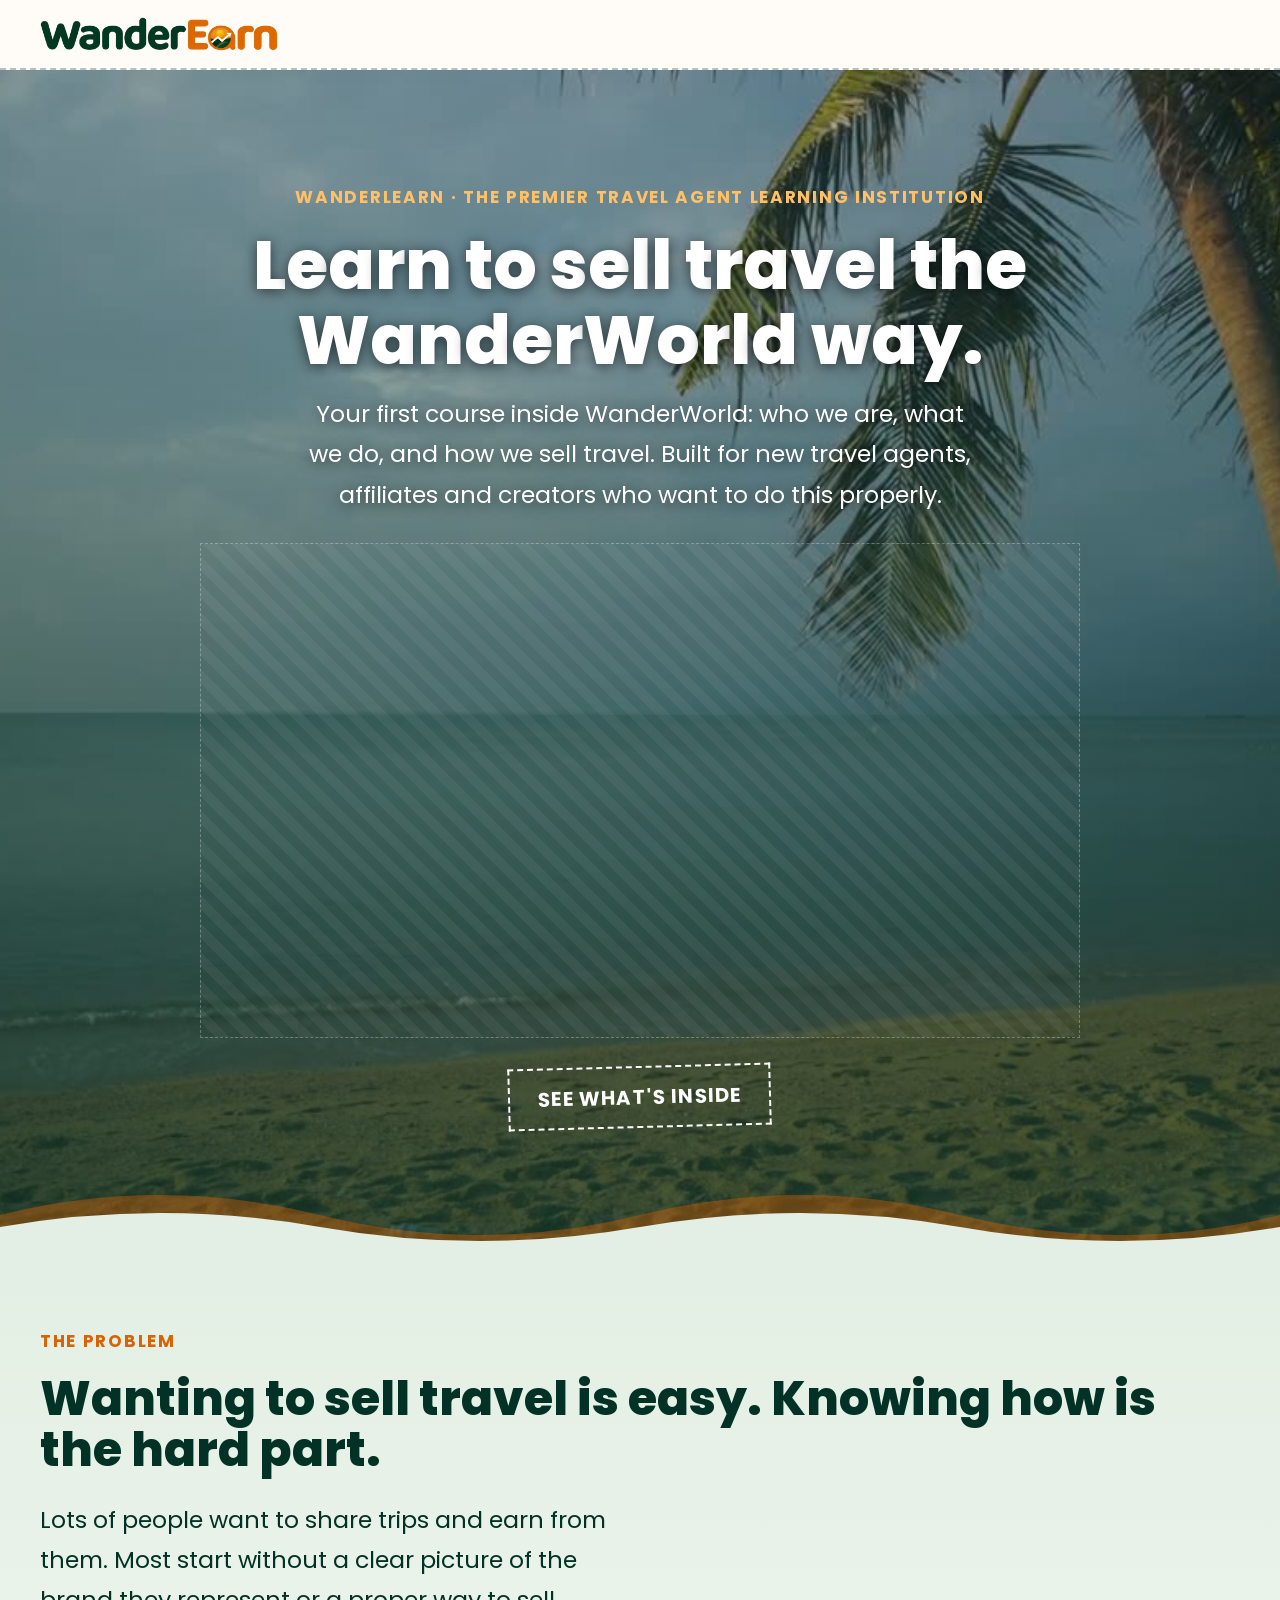
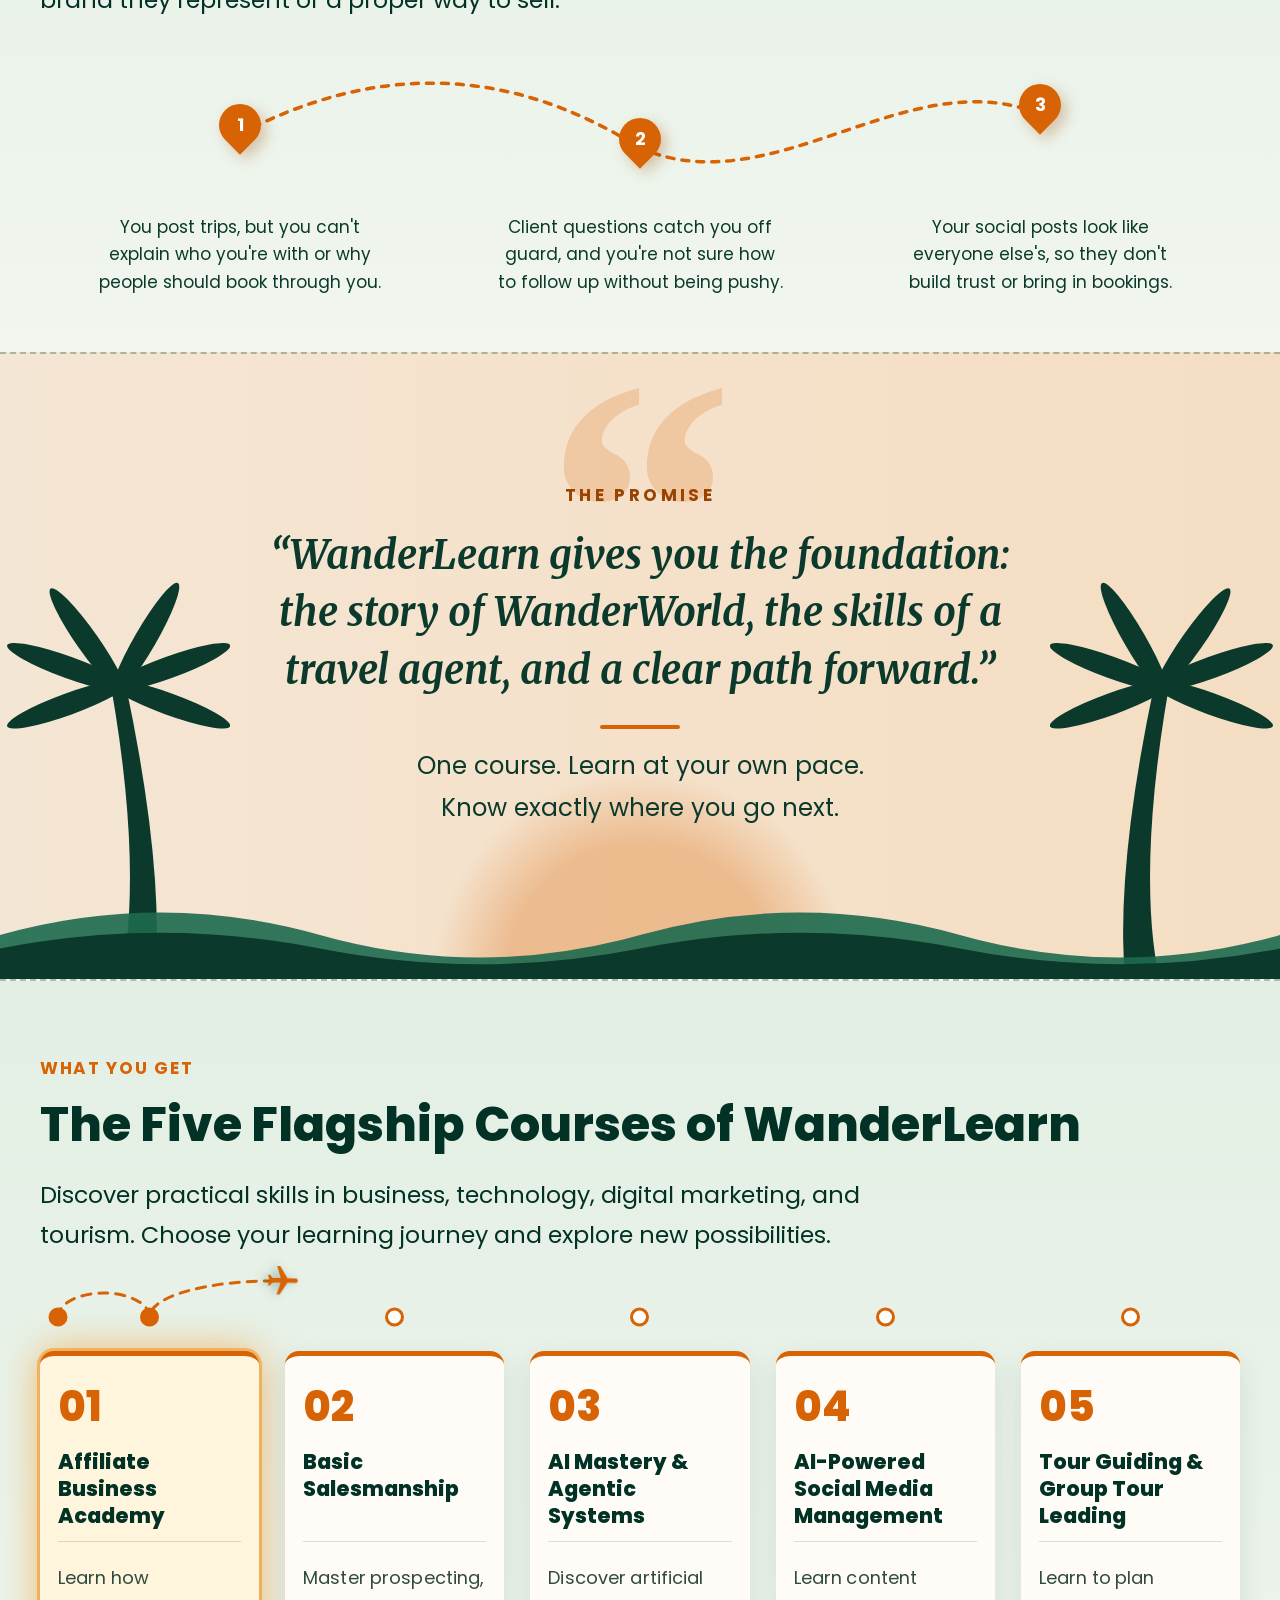
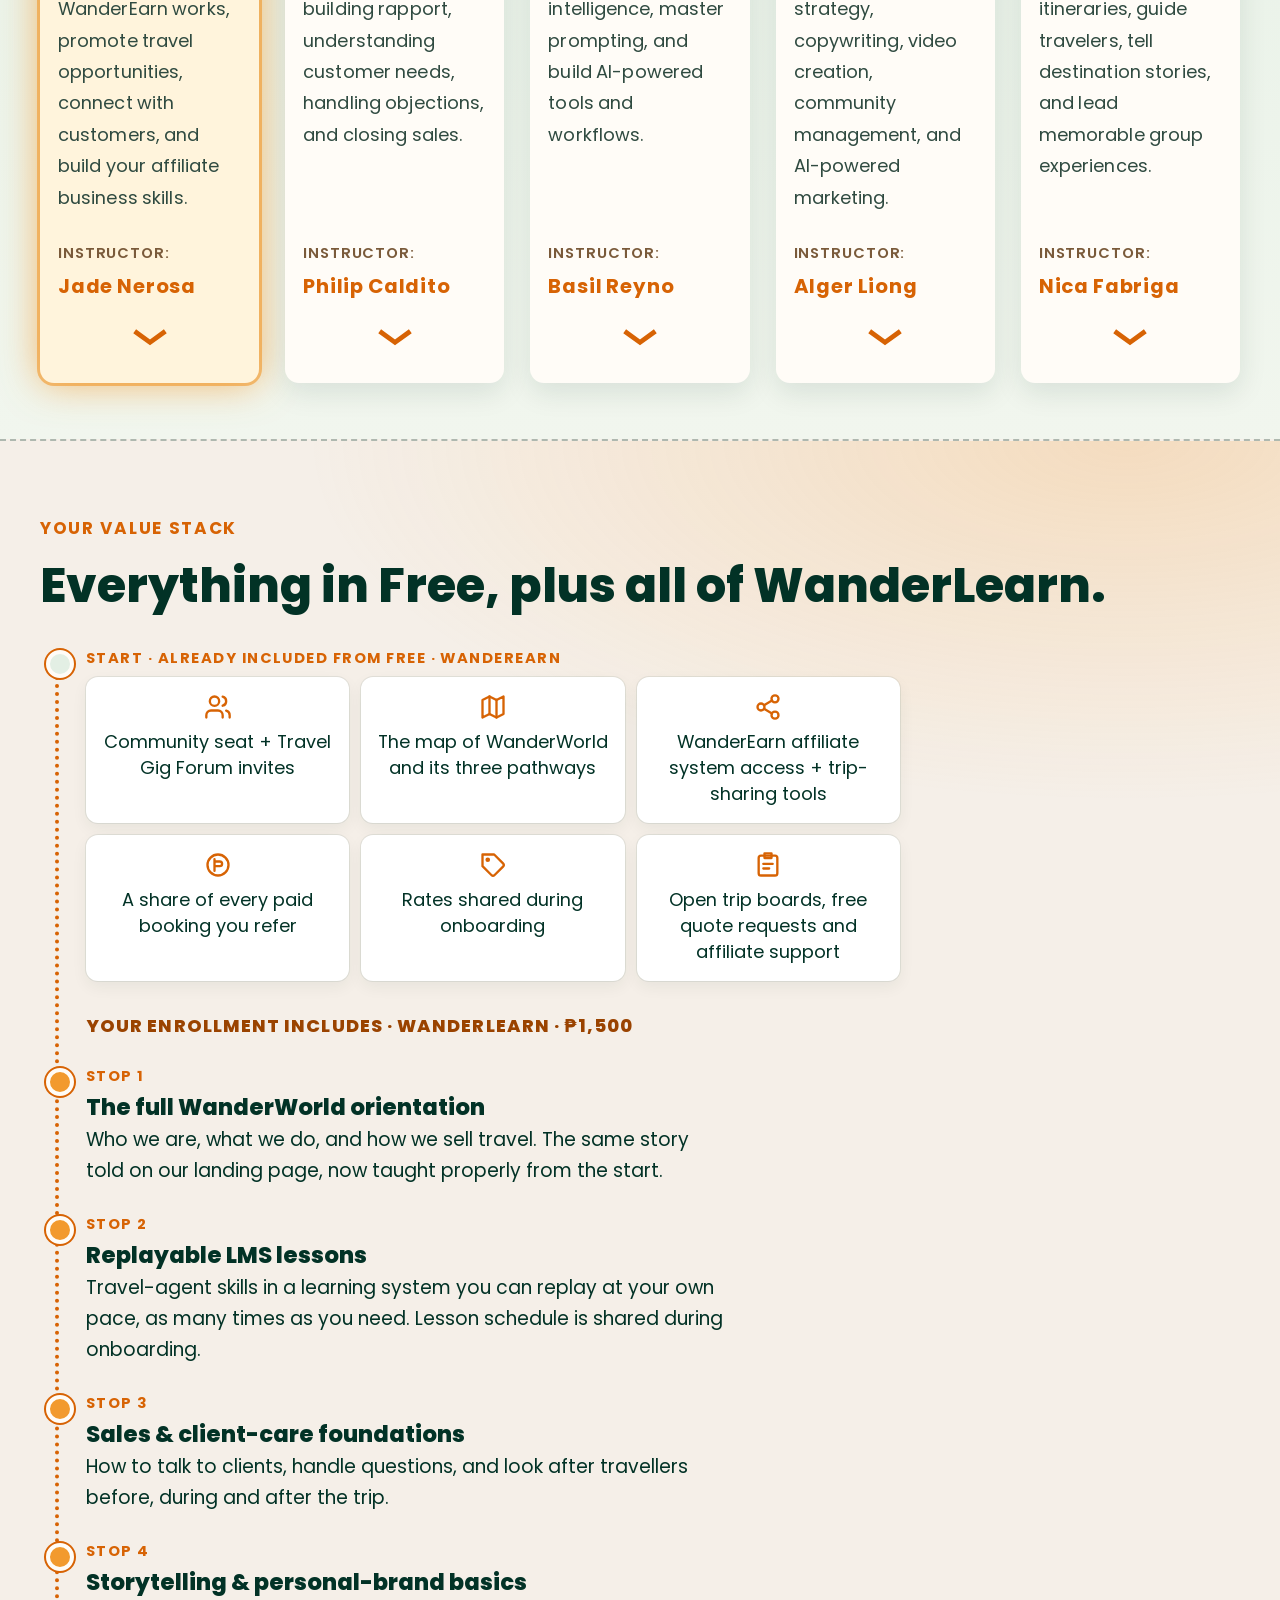
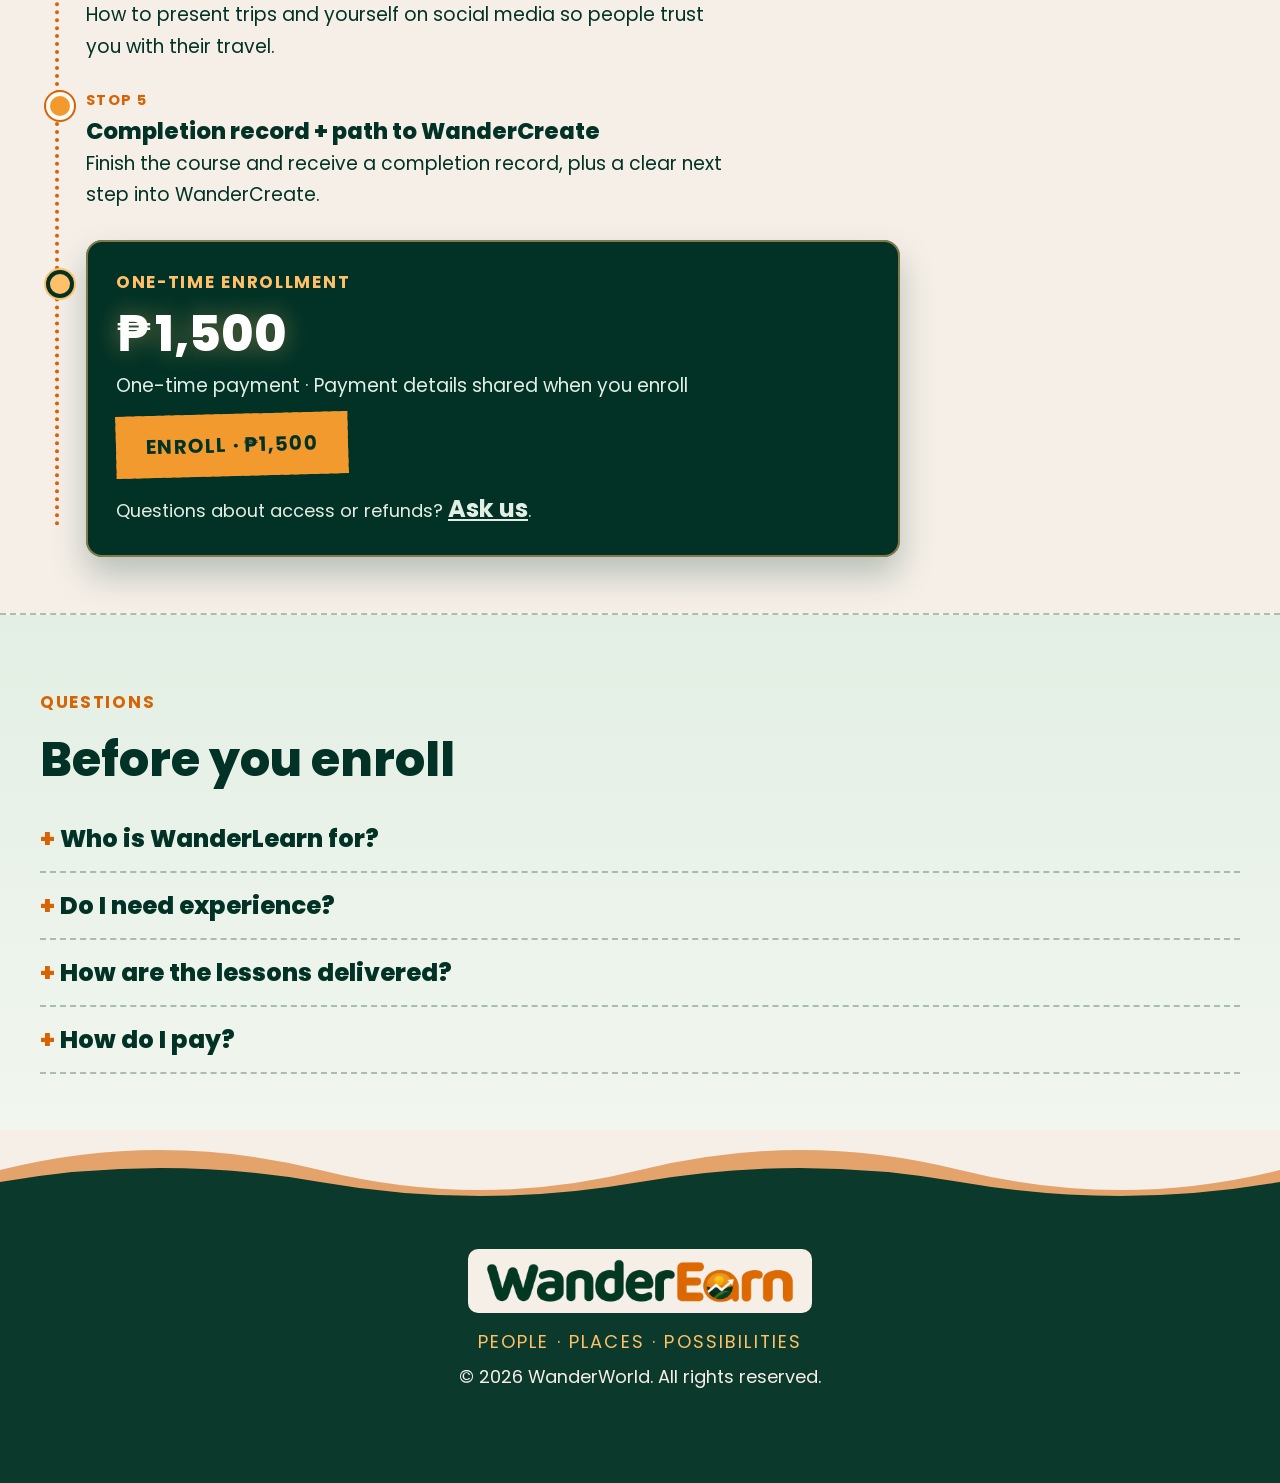
==== commit c1246645: "Embed YouTube VSL video in hero placeholder Co-Authored-By: Claude Opus 5.5 <noreply@anthropic.com>" ====
--- a/index.html
+++ b/index.html
@@ -2,7 +2,7 @@
 setInterval(function(){var h=document.querySelector('.hero h1');if(!h||document.getElementById('vsl'))return;
 if(!Object.keys(h).some(function(k){return k.indexOf('__react')==0}))return;
 var b=document.querySelector('.hero .btn.alt');if(!b)return;
-var d=document.createElement('div');d.id='vsl';d.className='vsl';d.textContent='VIDEO SALES LETTER · PASTE VIDEO HERE';b.parentNode.insertBefore(d,b)},300);</script>
+var d=document.createElement('div');d.id='vsl';d.className='vsl';d.innerHTML='<iframe src="https://www.youtube.com/embed/bWaWst3Qjc0?rel=0" title="WanderLearn video" allow="accelerometer; autoplay; clipboard-write; encrypted-media; gyroscope; picture-in-picture; web-share" referrerpolicy="strict-origin-when-cross-origin" allowfullscreen></iframe>';b.parentNode.insertBefore(d,b)},300);</script>
 <script>/* Swaps the "five pillars" text for the five flagship courses after React hydrates (keeps the plane animation). */
 (function(){var C=[["Affiliate Business Academy","Learn how WanderEarn works, promote travel opportunities, connect with customers, and build your affiliate business skills.","Jade Nerosa"],
 ["Basic Salesmanship","Master prospecting, building rapport, understanding customer needs, handling objections, and closing sales.","Philip Caldito"],
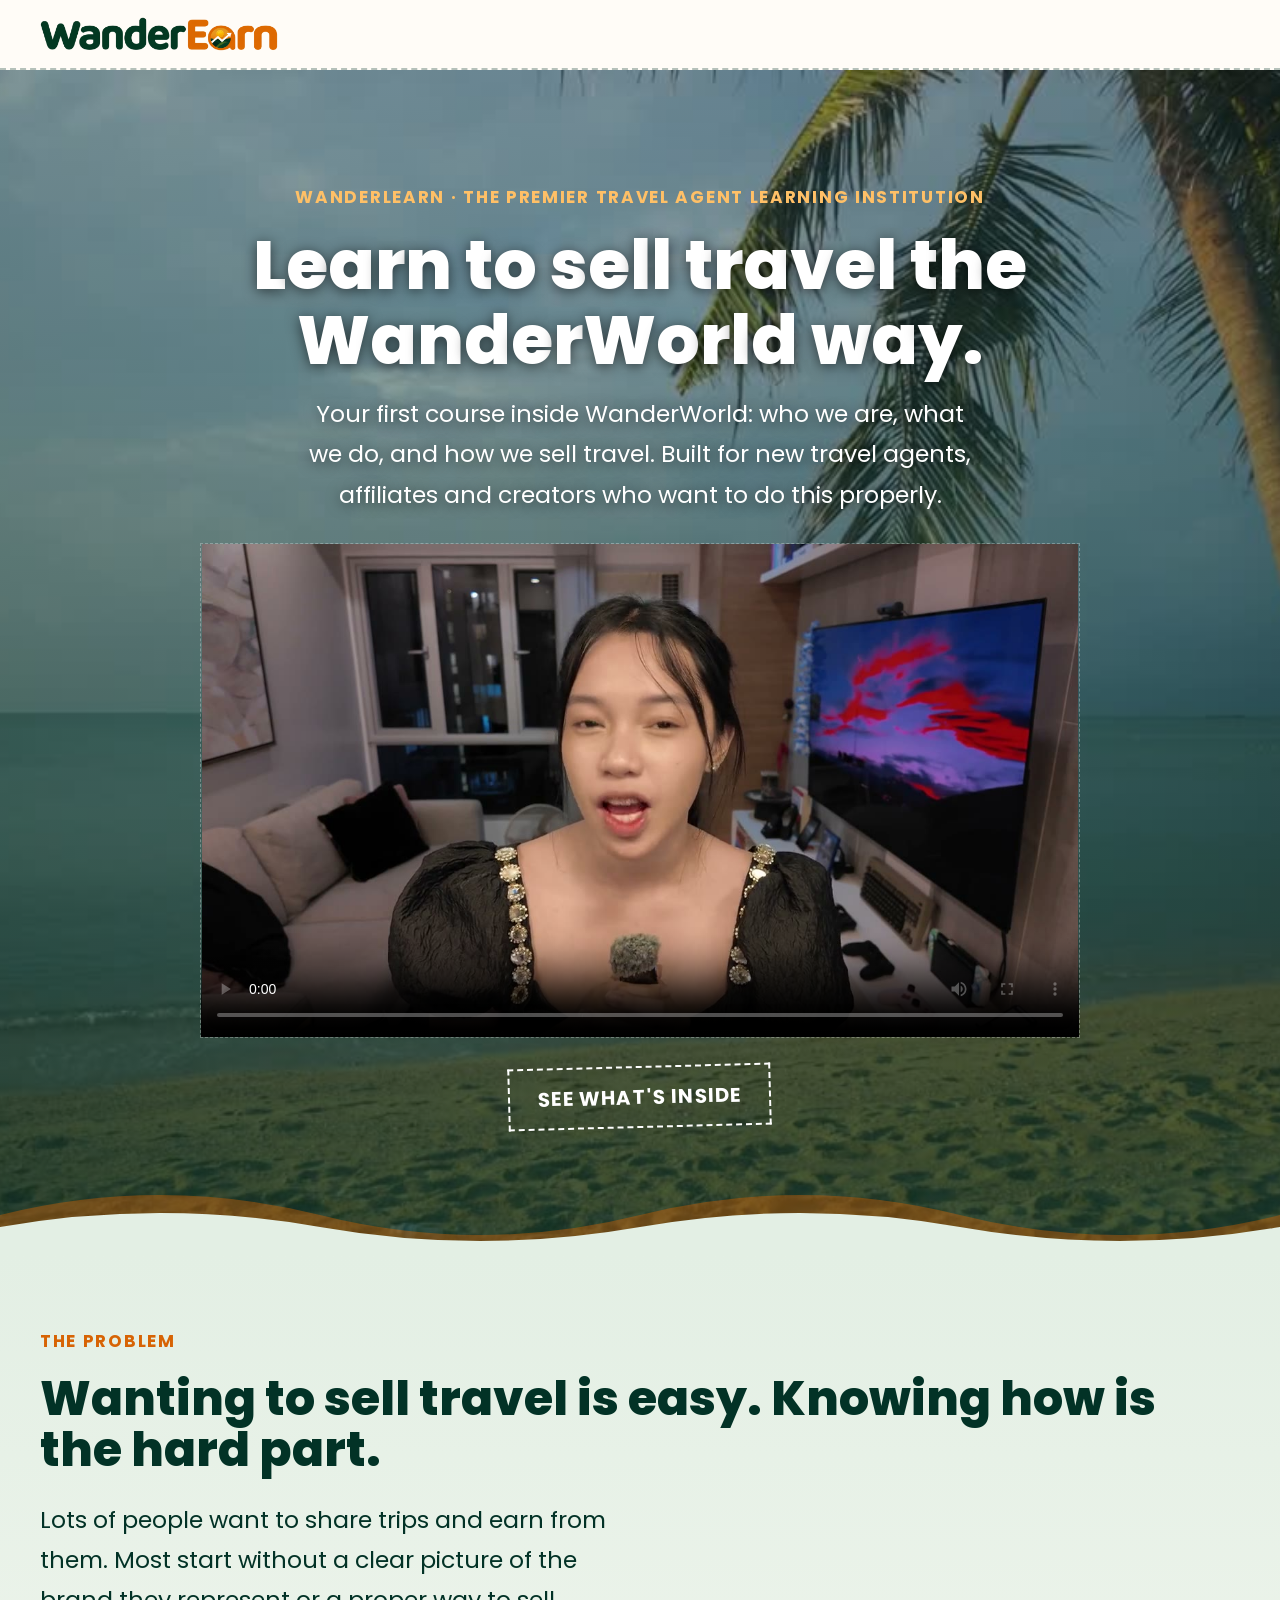
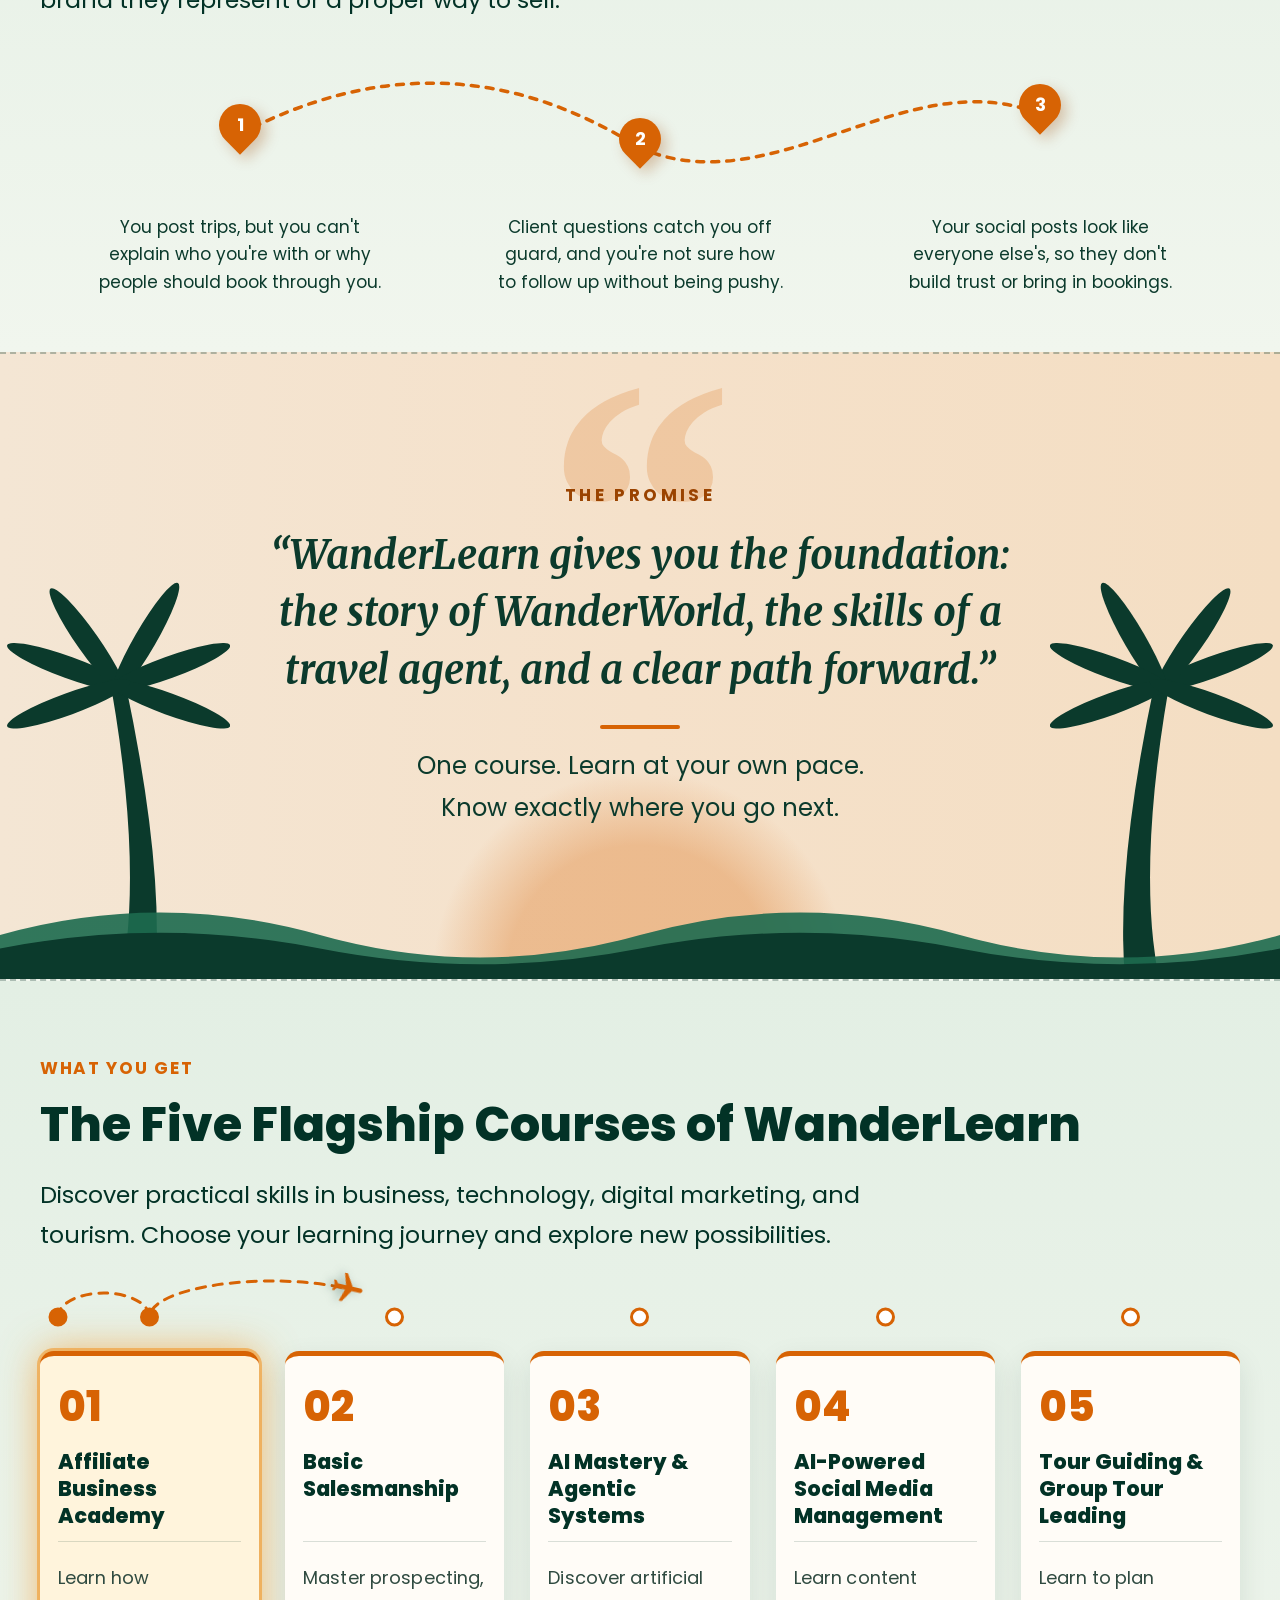
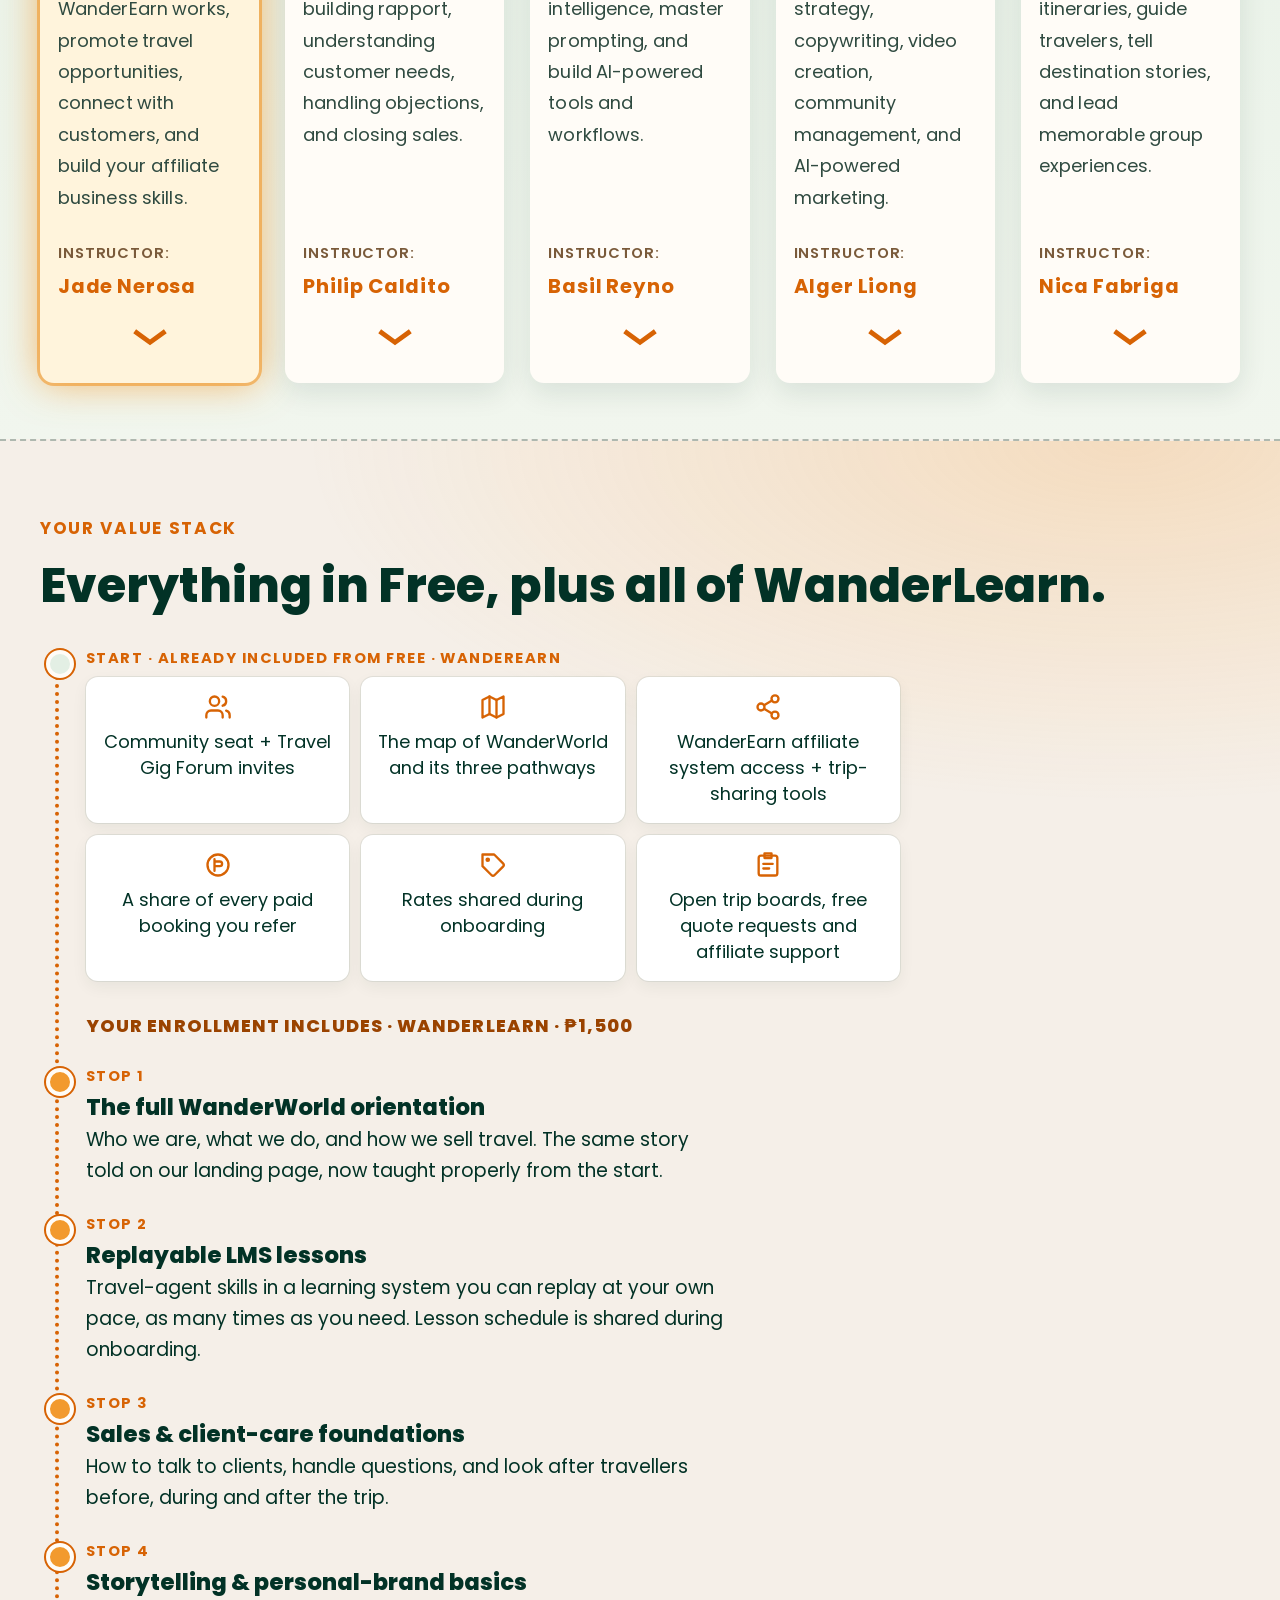
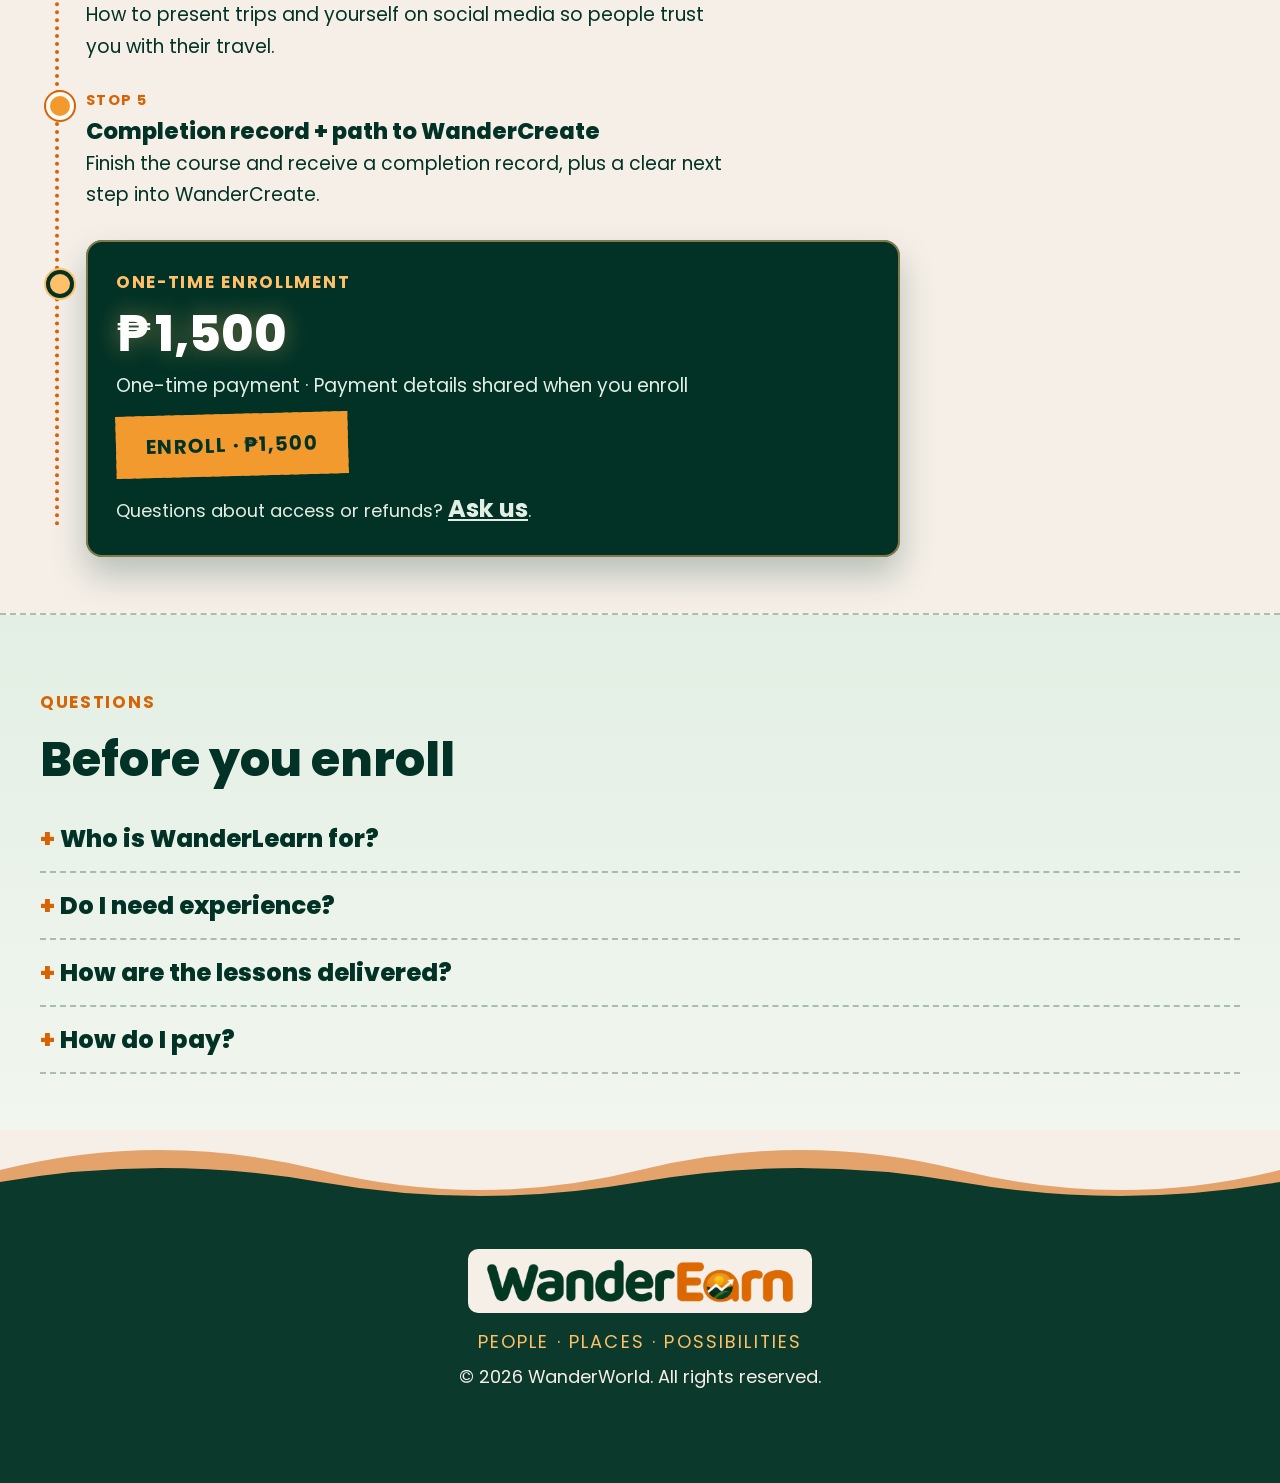
==== commit 981120e6: "Replace YouTube embed with self-hosted 720p intro video Co-Authored-By: Claude Opus 5.5 <noreply@ant" ====
--- a/index.html
+++ b/index.html
@@ -2,7 +2,7 @@
 setInterval(function(){var h=document.querySelector('.hero h1');if(!h||document.getElementById('vsl'))return;
 if(!Object.keys(h).some(function(k){return k.indexOf('__react')==0}))return;
 var b=document.querySelector('.hero .btn.alt');if(!b)return;
-var d=document.createElement('div');d.id='vsl';d.className='vsl';d.innerHTML='<iframe src="https://www.youtube.com/embed/bWaWst3Qjc0?rel=0" title="WanderLearn video" allow="accelerometer; autoplay; clipboard-write; encrypted-media; gyroscope; picture-in-picture; web-share" referrerpolicy="strict-origin-when-cross-origin" allowfullscreen></iframe>';b.parentNode.insertBefore(d,b)},300);</script>
+var d=document.createElement('div');d.id='vsl';d.className='vsl';d.innerHTML='<video src="/media/wanderlearn-intro.mp4" poster="/media/wanderlearn-intro.jpg" controls playsinline preload="metadata" controlslist="nodownload"></video>';b.parentNode.insertBefore(d,b)},300);</script>
 <script>/* Swaps the "five pillars" text for the five flagship courses after React hydrates (keeps the plane animation). */
 (function(){var C=[["Affiliate Business Academy","Learn how WanderEarn works, promote travel opportunities, connect with customers, and build your affiliate business skills.","Jade Nerosa"],
 ["Basic Salesmanship","Master prospecting, building rapport, understanding customer needs, handling objections, and closing sales.","Philip Caldito"],
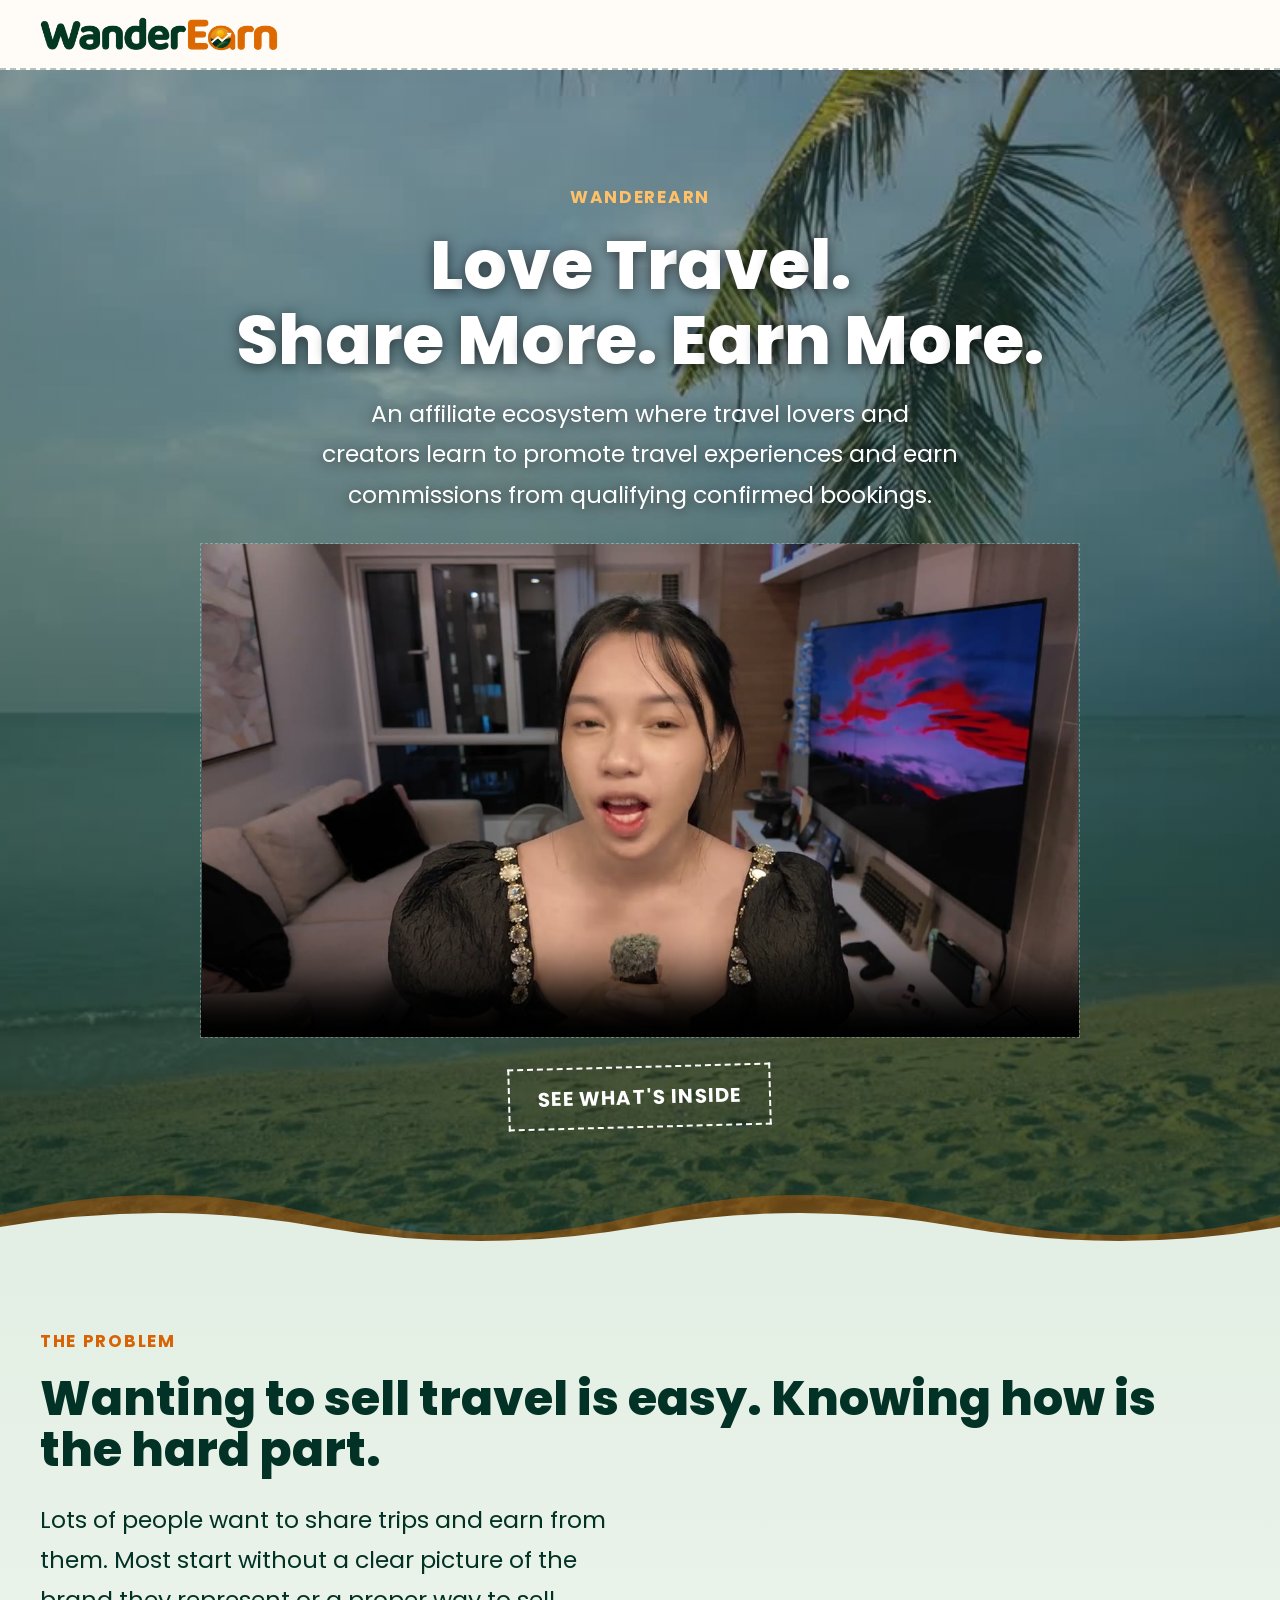
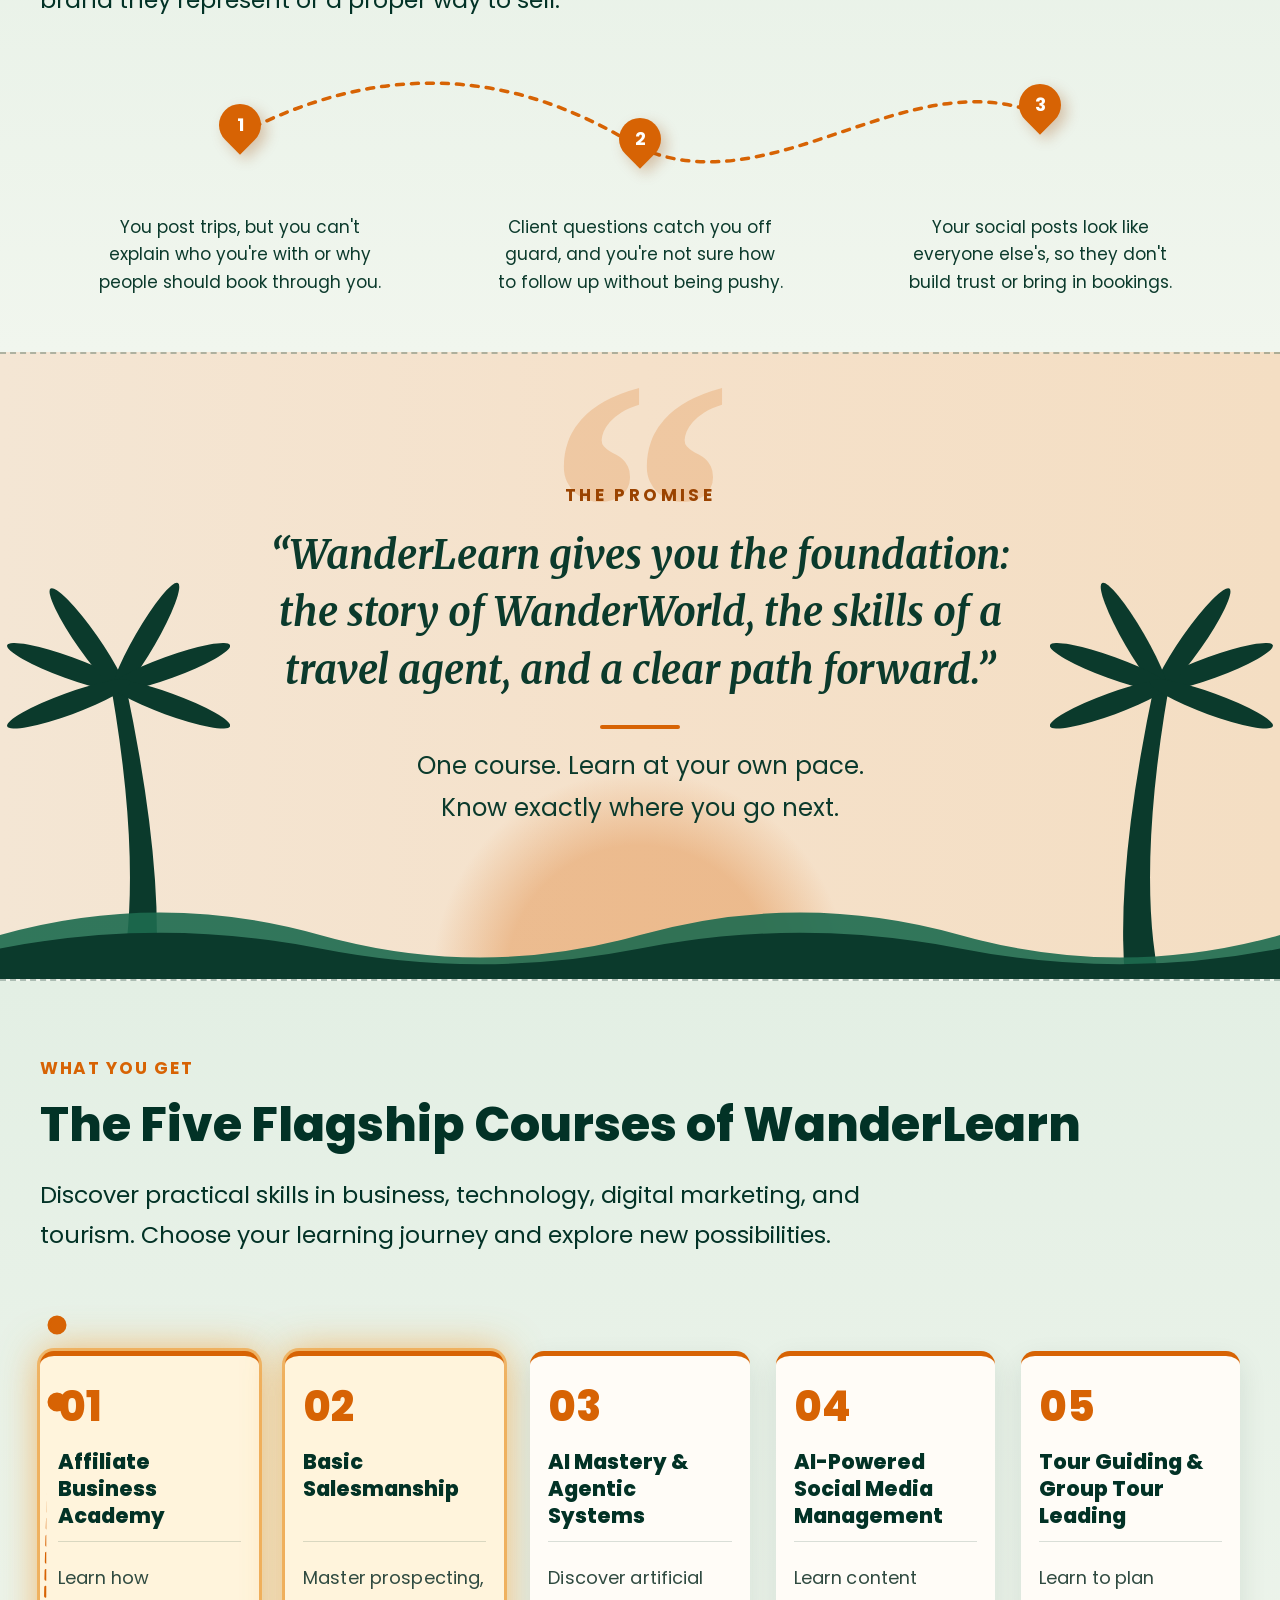
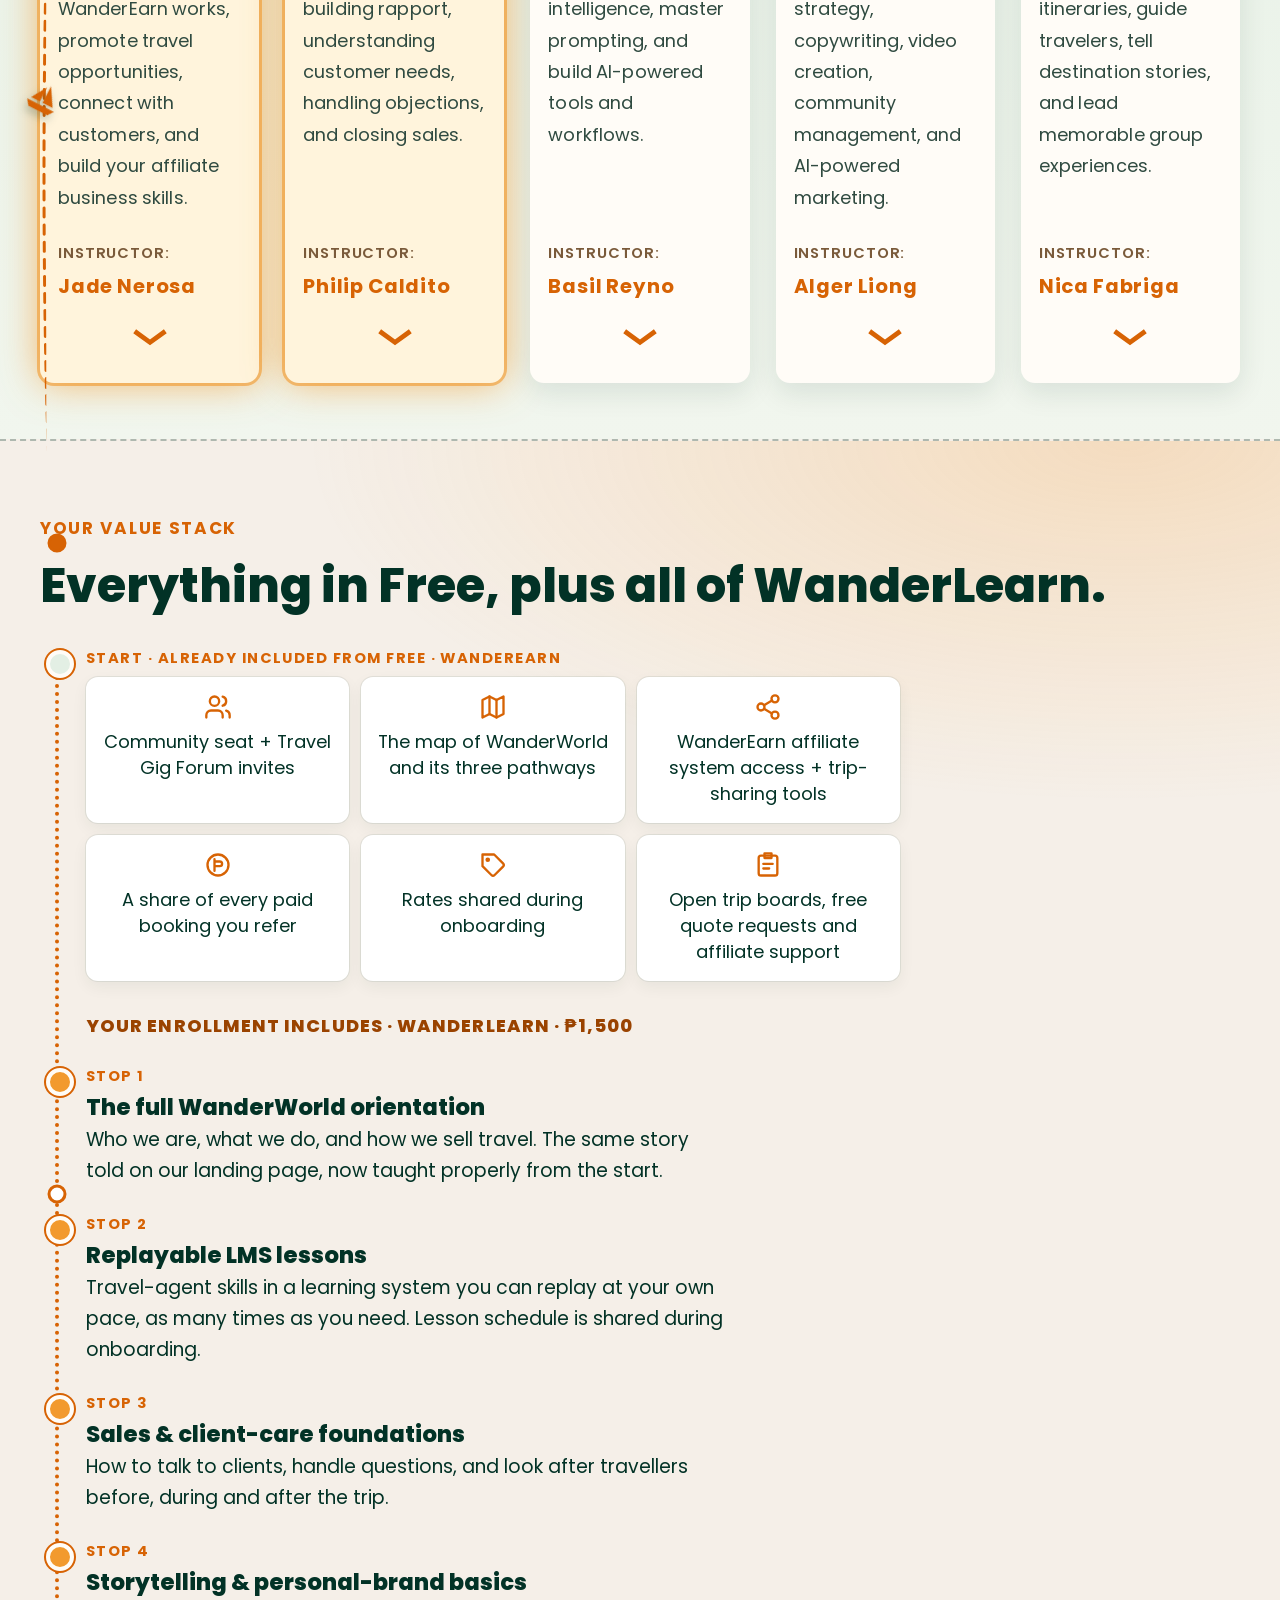
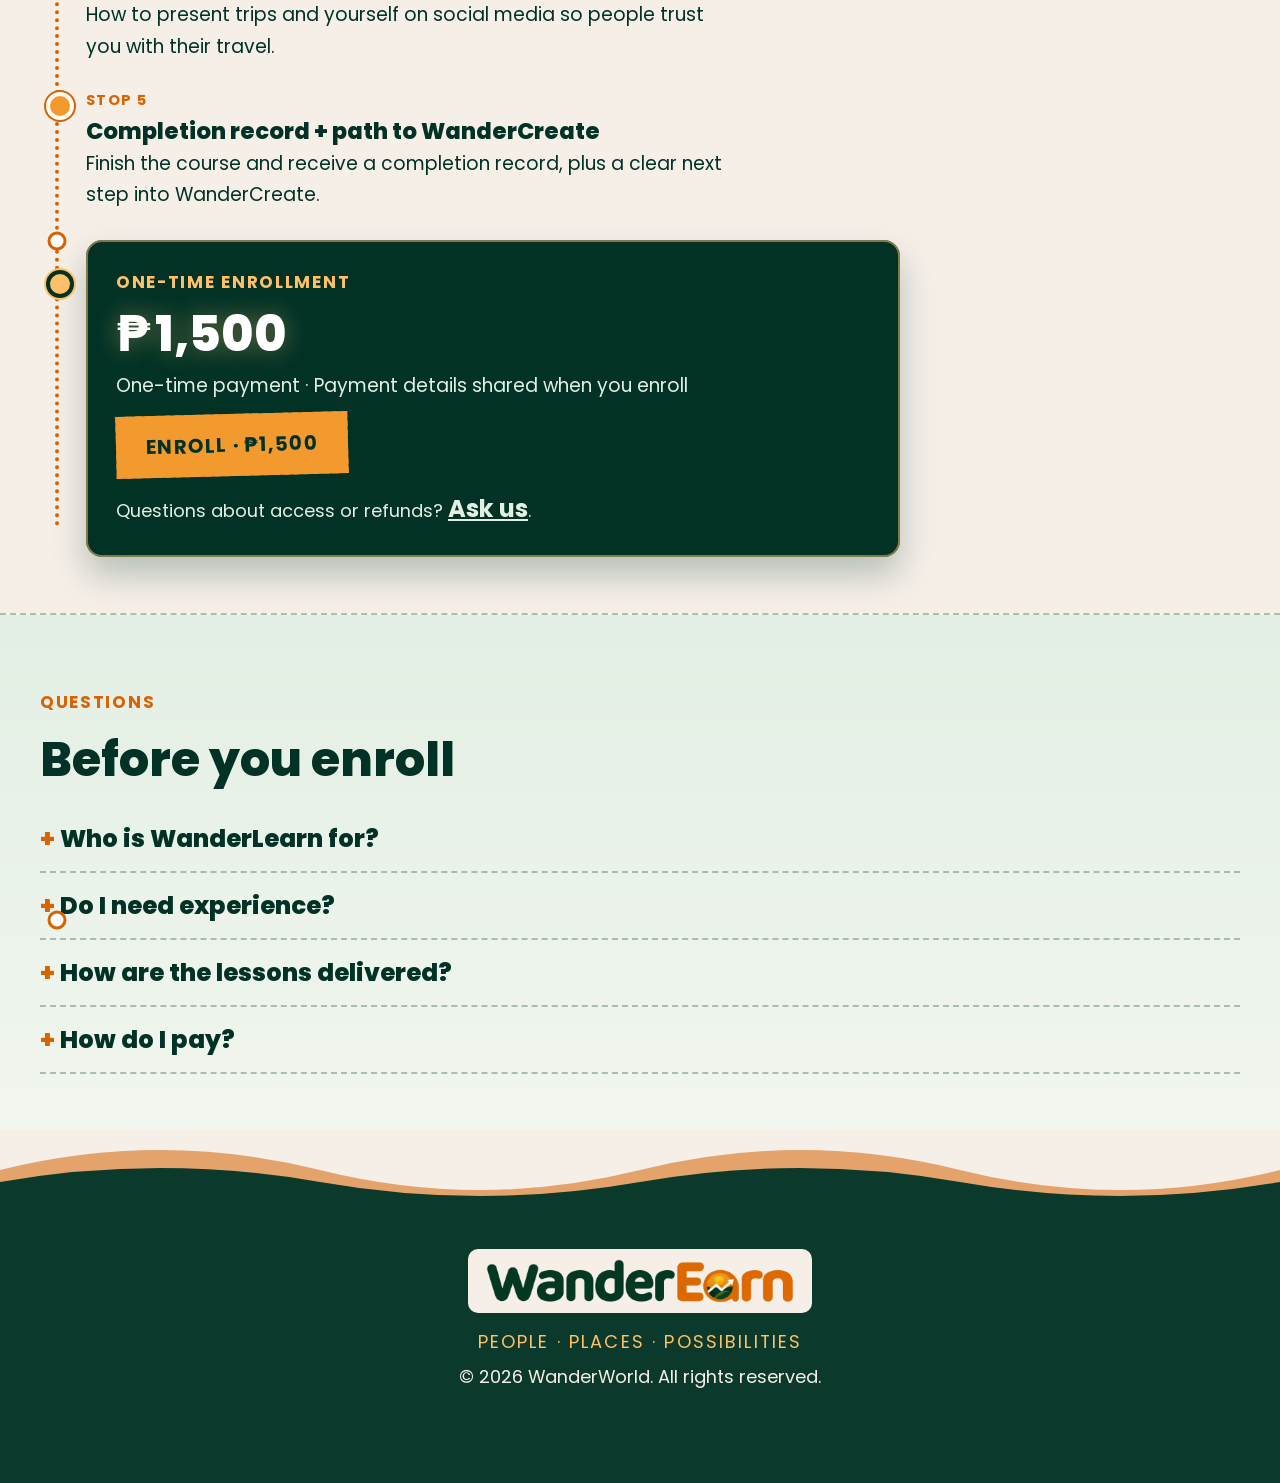
==== commit aa8effb7: "Update hero copy to WanderEarn affiliate messaging Co-Authored-By: Claude Opus 5.5 <noreply@anthropi" ====
--- a/index.html
+++ b/index.html
@@ -51,4 +51,10 @@
 cards.forEach(function(card,i){var b=el('button','xbtn');b.type='button';label(b);btns.push(b);card.appendChild(b);
 b.addEventListener('click',function(){if(mq.matches){flip(card,i,b);return}var open=cur!==i;btns.forEach(function(x,j){label(x,open&&j===i);cards[j].classList.toggle('xopen',open&&j===i)});
 if(open){var was=cur>=0;cur=i;show(i);if(!was)grow();setTimeout(function(){panel.scrollIntoView({behavior:'smooth',block:'nearest'})},400)}else{cur=-1;shrink()}})})},300)})();</script>
-</body></html>+<script>/* Hero copy: WanderEarn kicker, headline and lede (post-hydration so React doesn't revert it). */
+setInterval(function(){var h=document.querySelector('.hero h1');if(!h||h.dataset.we)return;h.dataset.we=1;
+var k=document.querySelector('.hero .kicker');if(k)k.textContent='WANDEREARN';
+var p=document.querySelector('.hero .lede');if(p)p.textContent='An affiliate ecosystem where travel lovers and creators learn to promote travel experiences and earn commissions from qualifying confirmed bookings.';
+var lines=[['Love','Travel.'],['Share','More.','Earn','More.']],i=0,o='';
+lines.forEach(function(ws,l){if(l)o+='<br>';ws.forEach(function(w,j){if(j)o+=' ';o+='<span class="ww">'+w.split('').map(function(c){return '<span class="wv" style="--i:'+(i++)+'">'+c+'</span>'}).join('')+'</span>'})});
+h.innerHTML='<span aria-label="Love Travel. Share More. Earn More."><span aria-hidden="true">'+o+'</span></span>'},300);</script></body></html>
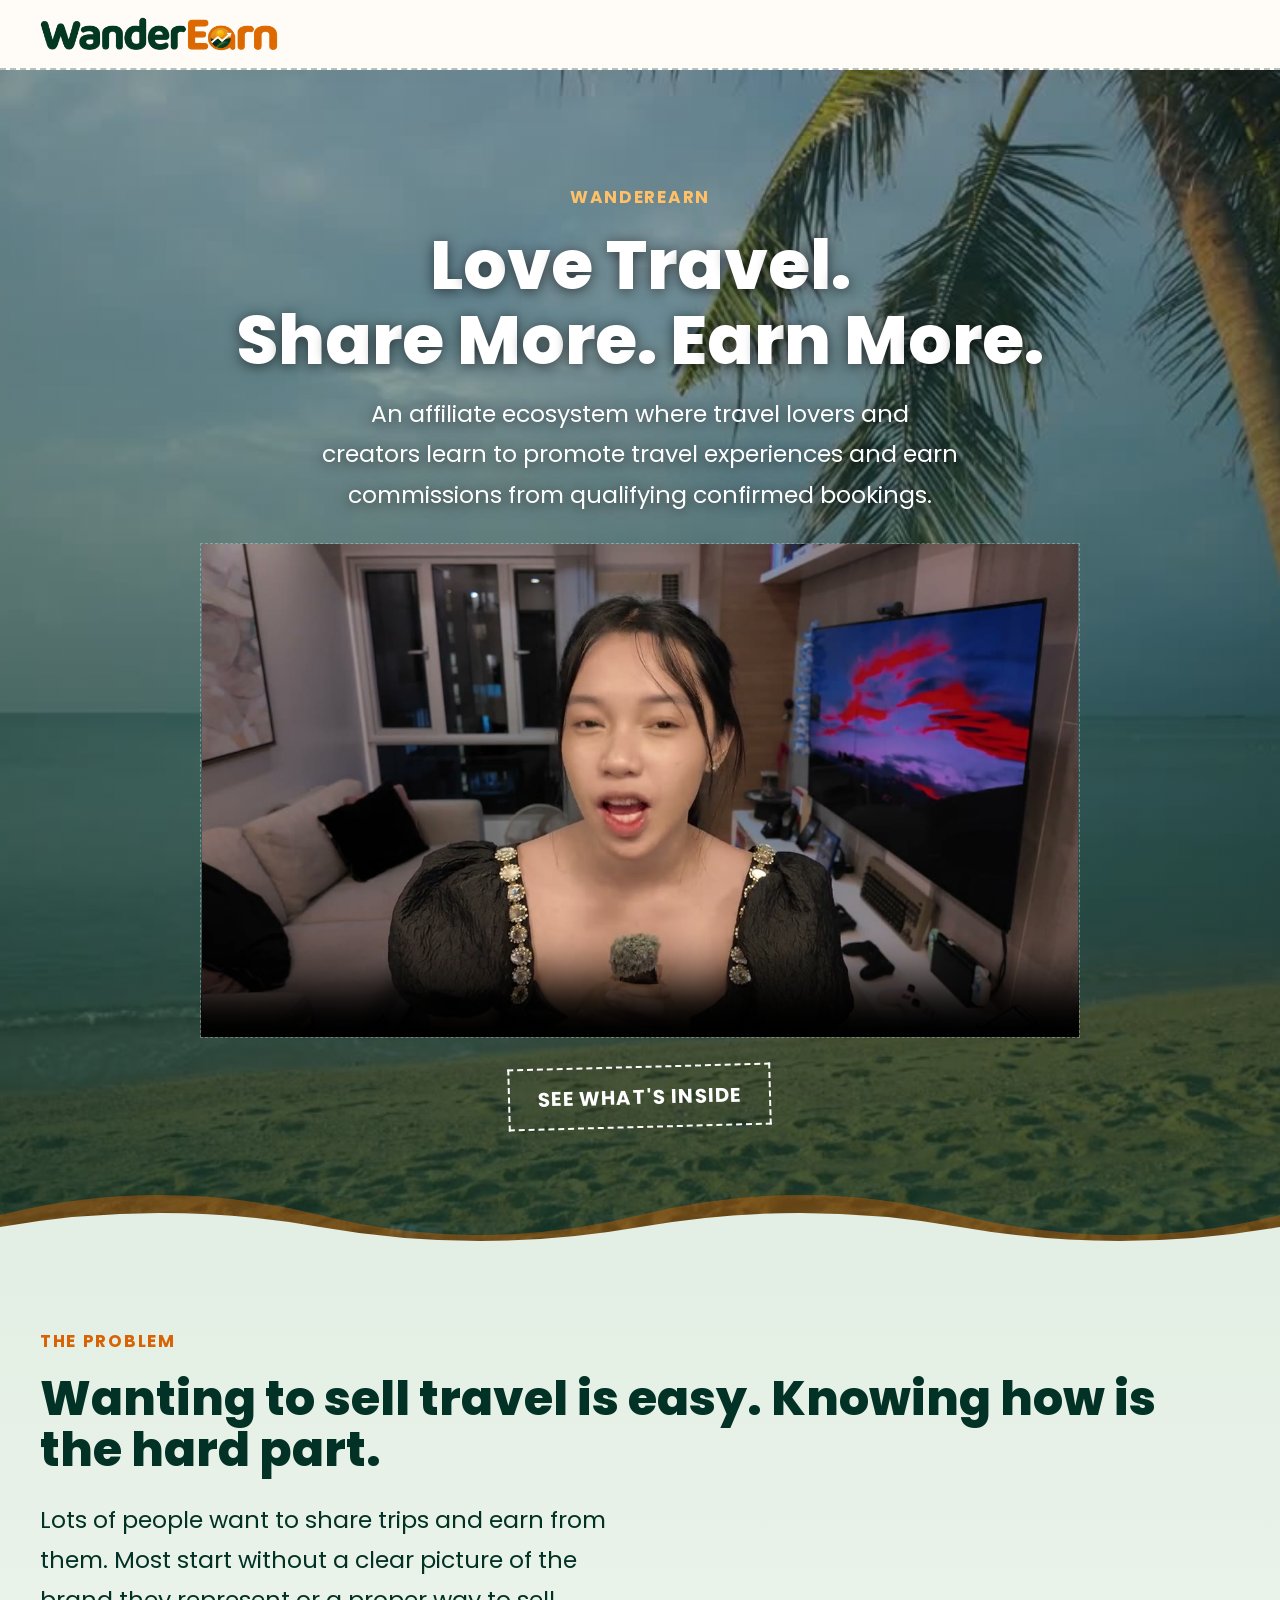
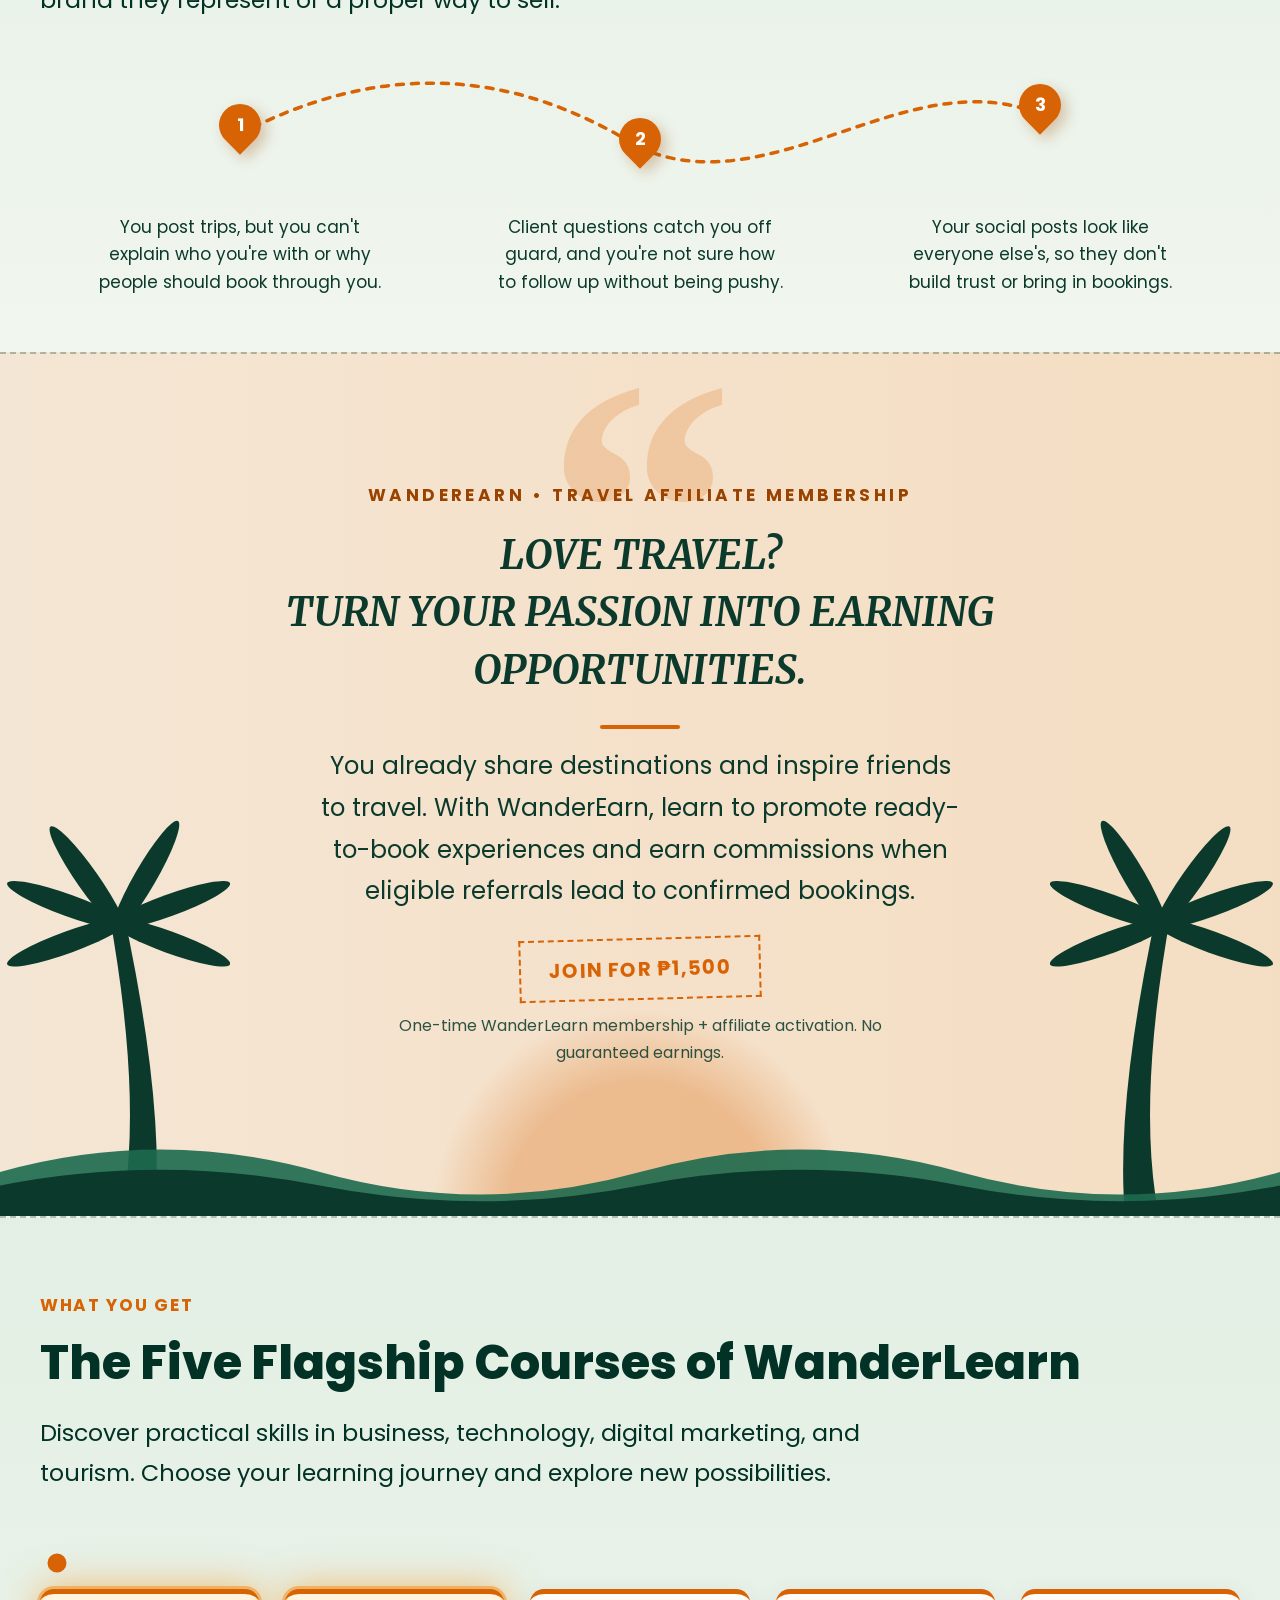
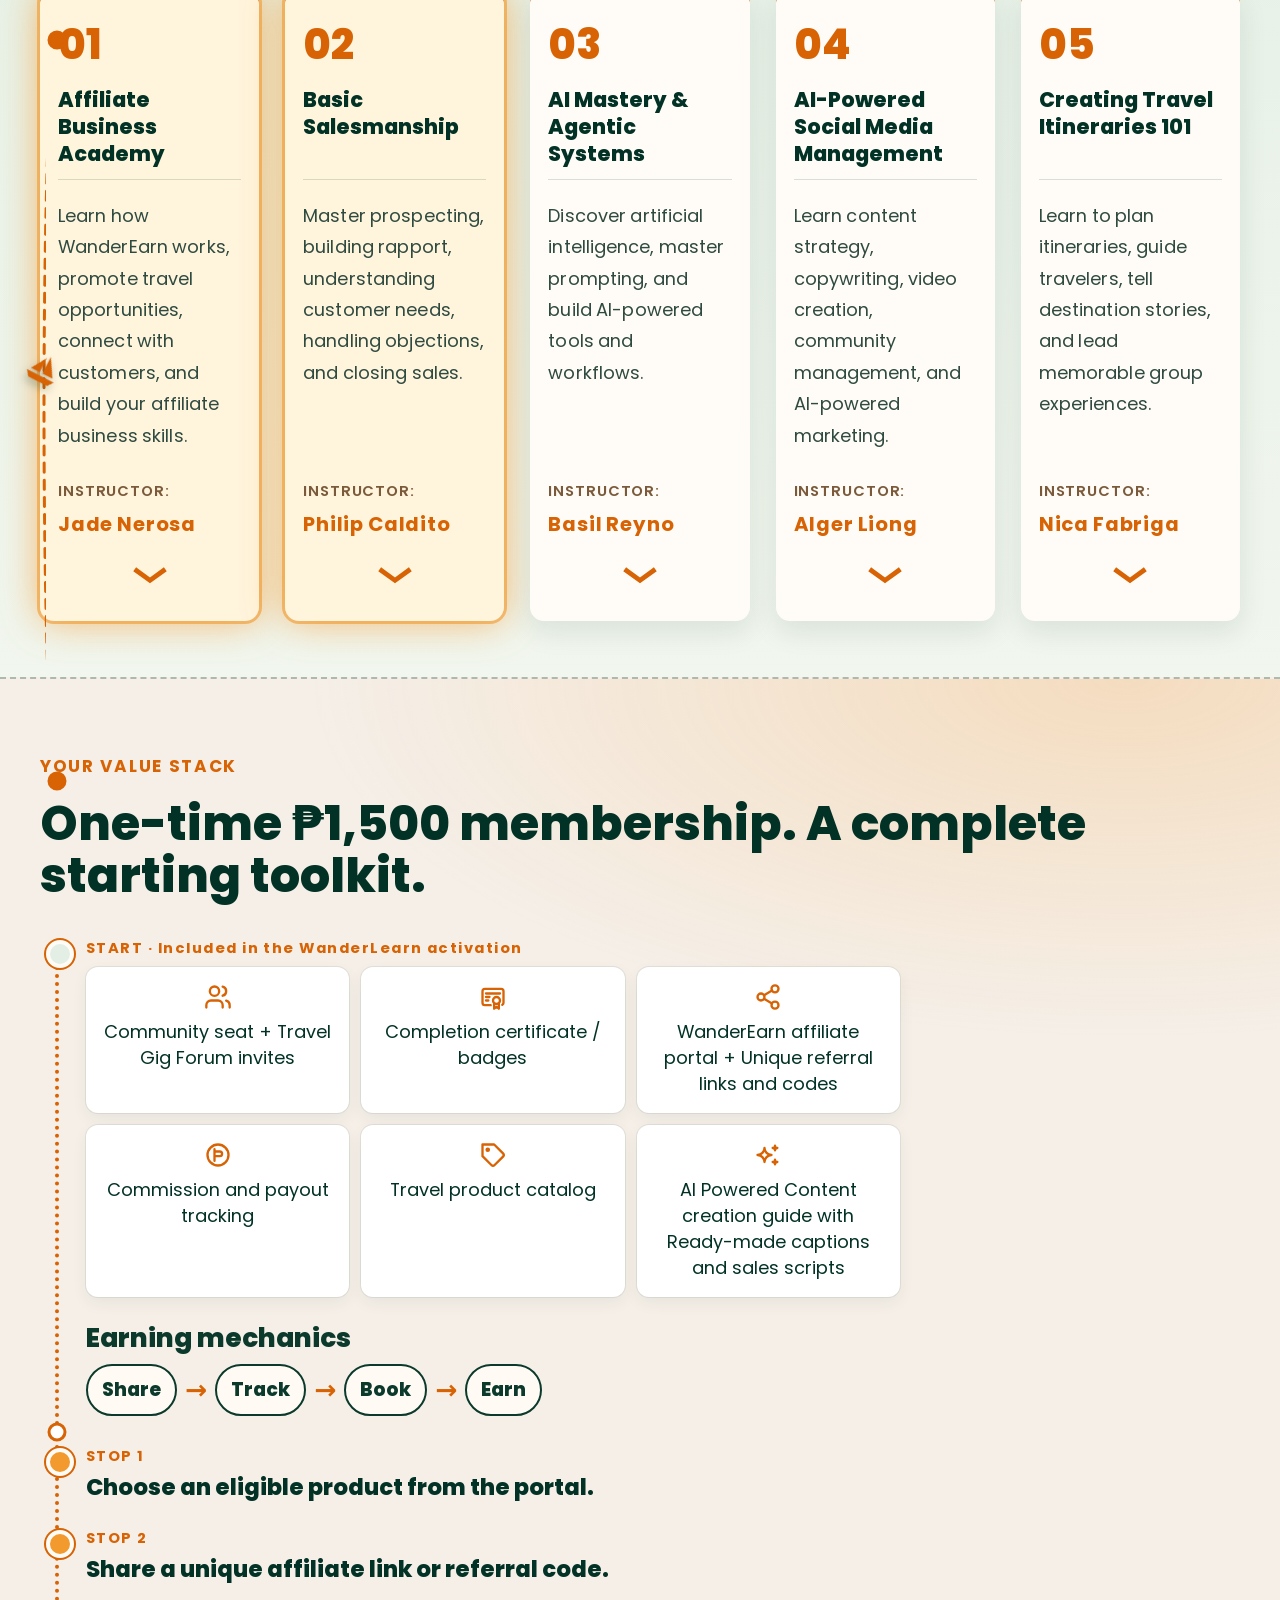
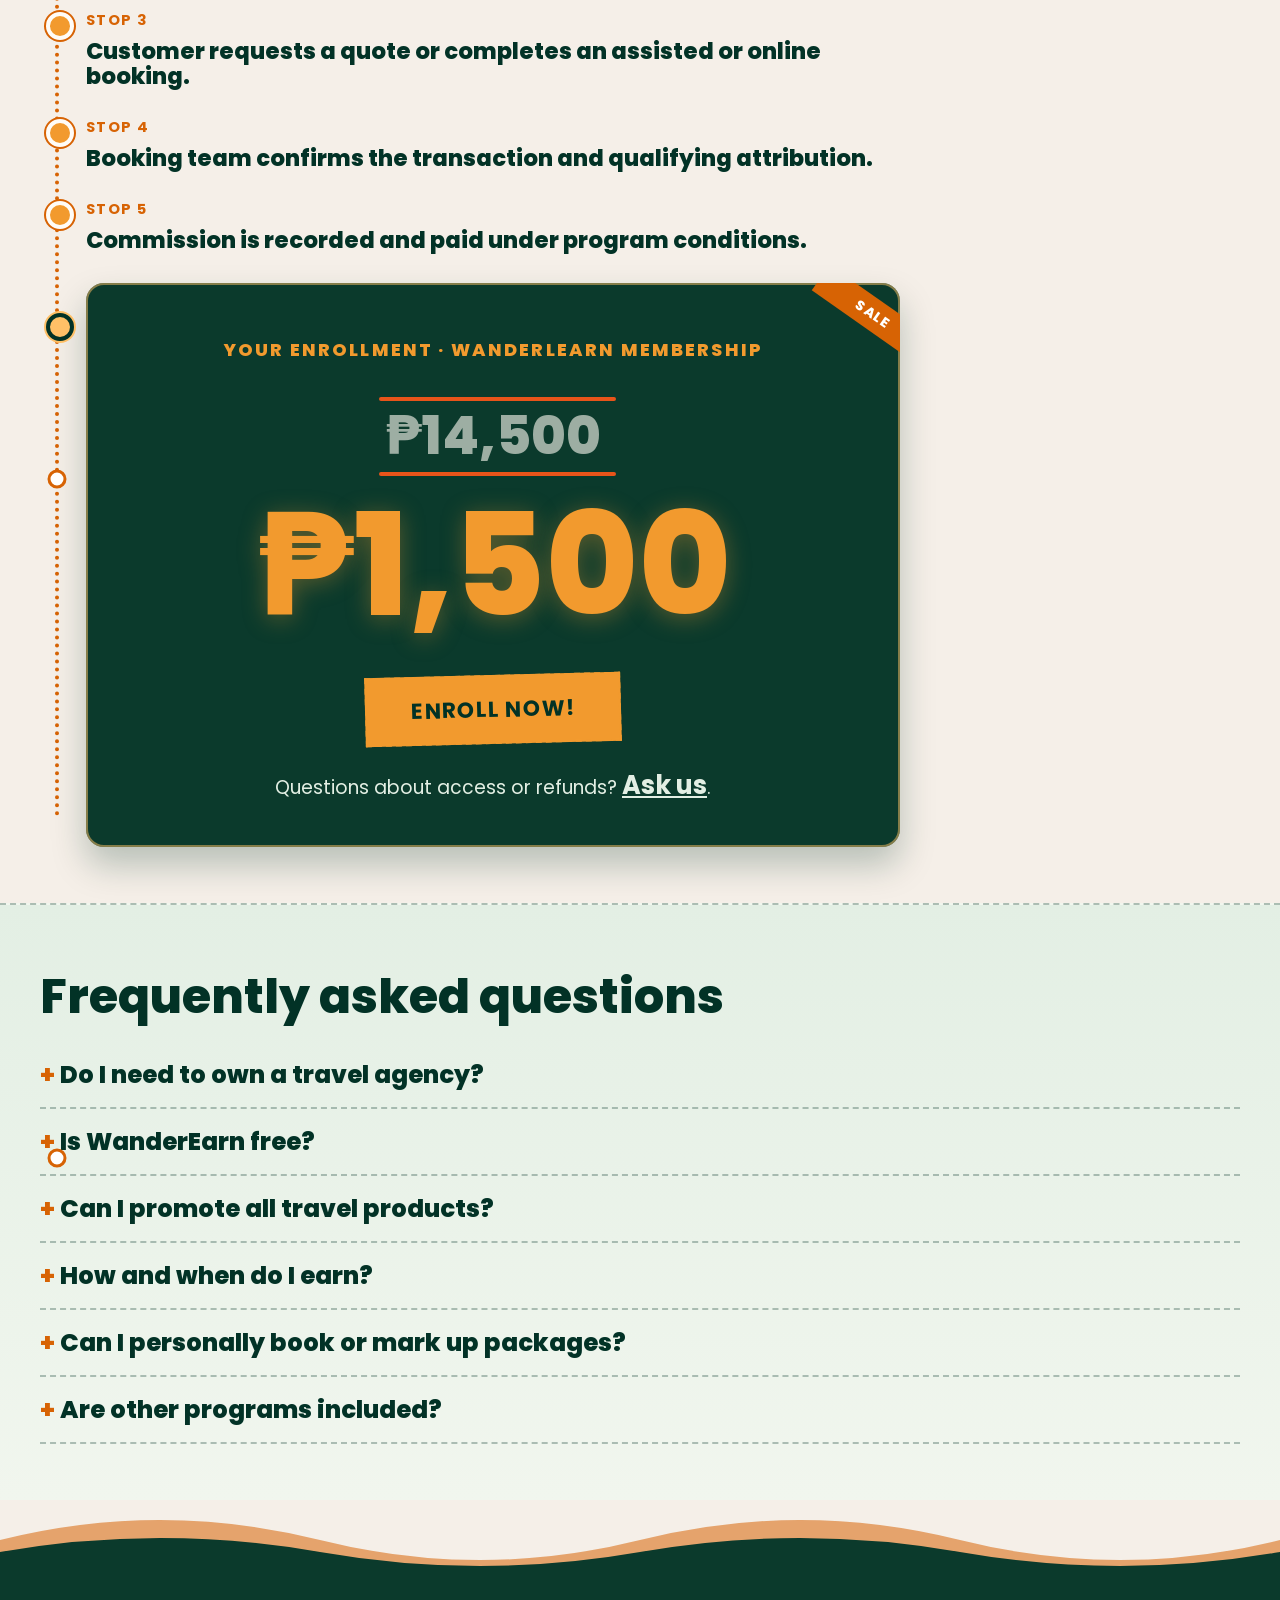
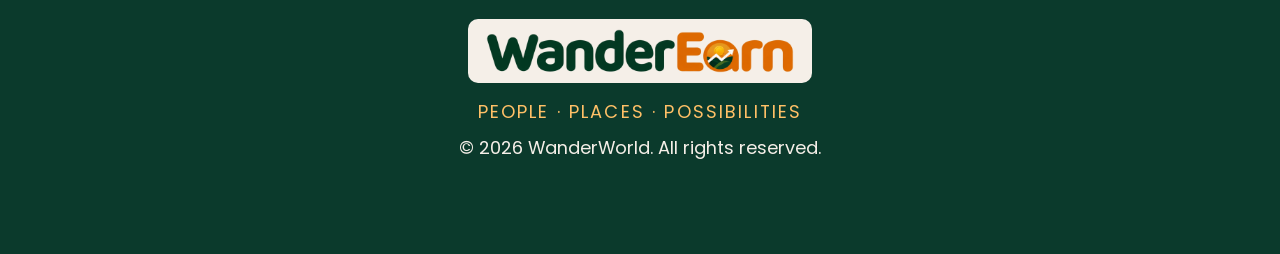
==== commit d2e10371: "WanderEarn revisions: value stack, earning mechanics, sale enroll box, promise CTA, new FAQ Co-Autho" ====
--- a/index.html
+++ b/index.html
@@ -8,7 +8,7 @@
 ["Basic Salesmanship","Master prospecting, building rapport, understanding customer needs, handling objections, and closing sales.","Philip Caldito"],
 ["AI Mastery & Agentic Systems","Discover artificial intelligence, master prompting, and build AI-powered tools and workflows.","Basil Reyno"],
 ["AI-Powered Social Media Management","Learn content strategy, copywriting, video creation, community management, and AI-powered marketing.","Alger Liong"],
-["Tour Guiding & Group Tour Leading","Learn to plan itineraries, guide travelers, tell destination stories, and lead memorable group experiences.","Nica Fabriga"]];
+["Creating Travel Itineraries 101","Learn to plan itineraries, guide travelers, tell destination stories, and lead memorable group experiences.","Nica Fabriga"]];
 var t=setInterval(function(){var h=[].slice.call(document.querySelectorAll('main h2')).filter(function(e){return /five pillars|Flagship Courses/.test(e.textContent)})[0];
 if(!h||!Object.keys(h).some(function(k){return k.indexOf('__react')==0}))return;clearInterval(t);
 var s=h.closest('section');if(s.dataset.courses)return;s.dataset.courses=1;
@@ -57,4 +57,25 @@
 var p=document.querySelector('.hero .lede');if(p)p.textContent='An affiliate ecosystem where travel lovers and creators learn to promote travel experiences and earn commissions from qualifying confirmed bookings.';
 var lines=[['Love','Travel.'],['Share','More.','Earn','More.']],i=0,o='';
 lines.forEach(function(ws,l){if(l)o+='<br>';ws.forEach(function(w,j){if(j)o+=' ';o+='<span class="ww">'+w.split('').map(function(c){return '<span class="wv" style="--i:'+(i++)+'">'+c+'</span>'}).join('')+'</span>'})});
-h.innerHTML='<span aria-label="Love Travel. Share More. Earn More."><span aria-hidden="true">'+o+'</span></span>'},300);</script></body></html>+h.innerHTML='<span aria-label="Love Travel. Share More. Earn More."><span aria-hidden="true">'+o+'</span></span>'},300);</script><script>/* WanderEarn revisions: value stack, sale banner, earning mechanics, stops, promise, FAQ (post-hydration). */
+setInterval(function(){var st=document.getElementById('stack');if(!st||st.dataset.we2)return;st.dataset.we2=1;
+var Q=function(s,r){return (r||document).querySelector(s)};
+Q('h2',st).textContent='One-time \u20b11,500 membership. A complete starting toolkit.';
+var k=Q('.tl-free .tl-k',st);if(k)k.textContent='START \u00b7 Included in the WanderLearn activation';
+var CERT='<svg viewBox="0 0 24 24" aria-hidden="true"><circle cx="15" cy="15" r="3"></circle><path d="M13 17.5V22l2-1.5 2 1.5v-4.5"></path><path d="M10 19H5a2 2 0 0 1-2-2V7a2 2 0 0 1 2-2h14a2 2 0 0 1 2 2v10a2 2 0 0 1-1 1.73"></path><path d="M6 9h12M6 12h3M6 15h2"></path></svg>';
+var AI='<svg viewBox="0 0 24 24" aria-hidden="true"><path d="M16 18a2 2 0 0 1 2 2a2 2 0 0 1 2-2a2 2 0 0 1-2-2a2 2 0 0 1-2 2zm0-12a2 2 0 0 1 2 2a2 2 0 0 1 2-2a2 2 0 0 1-2-2a2 2 0 0 1-2 2zM9 18a6 6 0 0 1 6-6a6 6 0 0 1-6-6a6 6 0 0 1-6 6a6 6 0 0 1 6 6z"></path></svg>';
+var li=st.querySelectorAll('.sl li'),T=[null,['Completion certificate / badges',CERT],['WanderEarn affiliate portal + Unique referral links and codes'],['Commission and payout tracking'],['Travel product catalog'],['AI Powered Content creation guide with Ready-made captions and sales scripts',AI]];
+T.forEach(function(t,i){if(!t||!li[i])return;li[i].lastElementChild.textContent=t[0];if(t[1])li[i].querySelector('.sl-i').innerHTML=t[1]});
+var h=Q('.tl-h',st);if(h){var e=document.createElement('div');e.className='em';var W=['Share','Track','Book','Earn'],f='';W.forEach(function(w,i){if(i)f+='<span class="fa" style="--n:'+(2*i-1)+'" aria-hidden="true">\u2192</span>';f+='<span class="fs" style="--n:'+(2*i)+'">'+w+'</span>'});
+e.innerHTML='<h3 class="em-h">Earning mechanics</h3><div class="flow" aria-label="Share, then Track, then Book, then Earn">'+f+'</div>';h.replaceWith(e)}
+var en=document.getElementById('enroll');if(en){en.classList.add('sale');[].slice.call(en.children).forEach(function(c){if(!c.matches('a.btn,small'))c.remove()});
+var b=Q('a.btn',en);if(b)b.textContent='ENROLL NOW!';
+en.insertAdjacentHTML('afterbegin','<span class="sale-rib" aria-hidden="true"><span class="sale-tag">SALE</span></span><span class="sale-k">YOUR ENROLLMENT \u00b7 WANDERLEARN MEMBERSHIP</span><div class="sale-row"><span class="was" aria-label="was \u20b114,500">\u20b114,500</span><span class="now">\u20b11,500</span></div>')}
+var S=['Choose an eligible product from the portal.','Share a unique affiliate link or referral code.','Customer requests a quote or completes an assisted or online booking.','Booking team confirms the transaction and qualifying attribution.','Commission is recorded and paid under program conditions.'];
+st.querySelectorAll('.tl-stop').forEach(function(s,i){var h3=Q('h3',s),p=s.querySelector('h3 ~ p');if(h3&&S[i])h3.textContent=S[i];if(p)p.remove()});
+var pr=[].find.call(document.querySelectorAll('section.sunset'),function(s){return /THE PROMISE/.test(s.textContent)});
+if(pr){var w=Q('.wrap',pr);w.classList.add('promise');w.innerHTML='<p class="kicker">WANDEREARN \u2022 TRAVEL AFFILIATE MEMBERSHIP</p><p class="quote">LOVE TRAVEL?<br>TURN YOUR PASSION INTO EARNING OPPORTUNITIES.</p><p class="lede">You already share destinations and inspire friends to travel. With WanderEarn, learn to promote ready-to-book experiences and earn commissions when eligible referrals lead to confirmed bookings.</p><a class="btn" href="https://travelpreneurph.com/wanderlearn-payment" target="_blank" rel="noopener noreferrer">JOIN FOR \u20b11,500</a><small class="promise-note">One-time WanderLearn membership + affiliate activation. No guaranteed earnings.</small>'}
+var fq=Q('.faq');if(fq){var fs=fq.closest('section'),kk=Q('.kicker',fs);if(kk)kk.remove();Q('h2',fs).textContent='Frequently asked questions';
+var F=[['Do I need to own a travel agency?','No. WanderEarn affiliates refer customers while the designated booking team processes and fulfills reservations.'],['Is WanderEarn free?','Core affiliate portal access requires the one-time \u20b11,500 WanderLearn membership. Introductory content may be available for free.'],['Can I promote all travel products?','You can promote products marked eligible in the affiliate catalog. Higher performance tiers may earn different commission rates.'],['How and when do I earn?','Commission is based on qualifying confirmed bookings under the published affiliate terms. Posting links alone does not generate guaranteed earnings.'],['Can I personally book or mark up packages?','No. Affiliate access provides referral and promotional tools, not independent booking or arbitrary price-markup privileges.'],['Are other programs included?','Core lessons and tools are included. Optional premium courses and WanderCreate experiences are priced separately.']];
+fq.innerHTML=F.map(function(q){return '<details><summary>'+q[0]+'</summary><p>'+q[1]+'</p></details>'}).join('')}
+},300);</script></body></html>
--- a/_next/static/css/f83b45e46a891dd3.css
+++ b/_next/static/css/f83b45e46a891dd3.css
@@ -8,8 +8,8 @@
 .hero .vsl{max-width:880px;aspect-ratio:16/9;margin:28px auto 22px;border:1px dashed rgba(255,255,255,.28);background:repeating-linear-gradient(45deg,transparent 0 10px,rgba(255,255,255,.05) 10px 20px);display:flex;align-items:center;justify-content:center;color:#d6e4dc;font-size:.95rem;letter-spacing:.08em;text-transform:uppercase;overflow:hidden}
 .hero .vsl iframe,.hero .vsl video{width:100%;height:100%;border:0}
 .hero .vsl+.btn{display:inline-block}
-.faq details:nth-child(3){display:none!important}
-.faq details:last-child{display:none!important}
+
+
 .card .instr{margin:12px 0 0!important;font-size:1.05rem;font-weight:700;letter-spacing:.04em;color:#D76304;text-align:left!important}
 .grid.five .card{--rows:4}
 .grid.five .card p{text-align:left!important;hyphens:none!important}
@@ -62,3 +62,39 @@
 .card .cback.cpanel{margin:0;padding:0;border:0;background:none;max-width:none;box-shadow:none;animation:none}
 }
 @media(max-width:1099px){.five .card.xback{display:block}.five .card.xback .xbtn{display:block;margin:14px 0 0 auto}}
+
+.sale{position:relative;padding:30px 22px 24px!important;border-radius:18px;background:#0B3A2C;color:#FFFBF4;text-align:center}
+.sale-rib{position:absolute;inset:0;overflow:hidden;border-radius:inherit;pointer-events:none}
+.sale .btn{margin-top:18px}
+.sale small{display:block;margin-top:14px}
+.sale-k{display:block;font-size:.8rem;letter-spacing:.12em;font-weight:800;color:#F29A2E}
+.sale-tag{position:absolute;top:16px;right:-38px;transform:rotate(35deg);background:#D76304;color:#fff;font-weight:800;font-size:.72rem;letter-spacing:.12em;padding:4px 44px}
+.sale-row{display:flex;align-items:center;justify-content:center;column-gap:56px;row-gap:6px;flex-wrap:wrap;margin:16px 0 8px}
+.sale .was{position:relative;display:inline-block;padding:0 6px;font-size:clamp(1.6rem,5vw,2.4rem);font-weight:800;color:rgba(255,251,244,.6)}
+.sale .was:before,.sale .was:after{content:"";position:absolute;left:0;height:4px;width:104%;border-radius:2px;background:#E8541A;transform-origin:0 50%}
+.sale .was:before{top:6%;--r:15deg;animation:wx1 5s ease-in-out infinite}
+.sale .was:after{top:90%;--r:-15deg;animation:wx2 5s ease-in-out infinite}
+.sale .now{display:inline-block;font-size:clamp(3.4rem,13vw,6rem);font-weight:900;line-height:1;color:#F29A2E;text-shadow:0 4px 24px rgba(242,154,46,.35);animation:wpop 5s ease-in-out infinite}
+.sale-n{margin:4px 0 0;font-size:1rem;color:#FFFBF4}
+@keyframes wx1{0%,6%{transform:rotate(var(--r)) scaleX(0)}18%,90%{transform:rotate(var(--r)) scaleX(1)}100%{transform:rotate(var(--r)) scaleX(0)}}
+@keyframes wx2{0%,18%{transform:rotate(var(--r)) scaleX(0)}30%,90%{transform:rotate(var(--r)) scaleX(1)}100%{transform:rotate(var(--r)) scaleX(0)}}
+@keyframes wpop{0%,30%{transform:scale(.85);opacity:.35}40%{transform:scale(1.12);opacity:1}46%,90%{transform:scale(1);opacity:1}100%{transform:scale(.85);opacity:.35}}
+.em{margin:0 0 28px}
+.em-h{margin:0 0 12px;font-size:1.4rem;color:#0B3A2C}
+.flow{display:flex;align-items:center;flex-wrap:wrap;gap:8px}
+.flow .fs{display:inline-block;padding:8px 14px;border-radius:999px;border:2px solid #0B3A2C;font-weight:800;color:#0B3A2C;background:#FFFBF4;animation:wfs 3.2s ease-in-out infinite;animation-delay:calc(var(--n)*.4s)}
+.flow .fa{display:inline-block;font-size:1.4rem;font-weight:900;color:#D76304;animation:wfa 3.2s ease-in-out infinite;animation-delay:calc(var(--n)*.4s)}
+@keyframes wfs{0%,100%{background:#FFFBF4;color:#0B3A2C;transform:none}8%,18%{background:#F29A2E;color:#0B3A2C;transform:translateY(-3px)}}
+@keyframes wfa{0%,100%{opacity:.25;transform:translateX(-4px)}10%{opacity:1;transform:translateX(5px)}22%{opacity:.25;transform:translateX(-4px)}}
+.promise{text-align:center}
+.promise .quote{max-width:820px;margin-left:auto;margin-right:auto}
+.promise .lede{max-width:680px;margin:0 auto}
+.promise .btn{display:inline-block;margin-top:26px}
+.promise .promise-note{display:block;max-width:520px;margin:12px auto 0;font-size:.85rem;opacity:.85}
+@media(max-width:480px){.flow{gap:5px}.flow .fs{padding:6px 10px;font-size:.9rem}.flow .fa{font-size:1.1rem}.sale-tag{right:-44px}}
+@media(prefers-reduced-motion:reduce){.sale .was:before,.sale .was:after{animation:none;transform:rotate(var(--r))}.sale .now,.flow .fs,.flow .fa{animation:none}.flow .fa{opacity:1}}
+@media(max-width:480px){.flow{flex-wrap:nowrap;gap:3px}.flow .fs{padding:5px 8px;font-size:.78rem;border-width:1.5px}.flow .fa{font-size:.95rem}.sale-k{padding:0 26px}}
+#enroll.sale{text-align:center;align-items:center;display:block}#enroll.sale .sale-row{width:100%}#enroll.sale .btn{display:inline-block}
+#enroll.sale .btn{margin-top:22px}#enroll.sale small{margin-top:16px}
+#enroll.sale{padding:52px 28px 40px!important}#enroll.sale .sale-k{font-size:.95rem}#enroll.sale .sale-row{flex-direction:column;row-gap:14px;margin:26px 0 12px}#enroll.sale .was{font-size:clamp(1.9rem,6vw,2.8rem)}#enroll.sale .now{font-size:clamp(4.2rem,17vw,7.5rem)}#enroll.sale .btn{font-size:1.15rem;padding:16px 44px;margin-top:26px}#enroll.sale small{font-size:1rem;margin-top:20px}
+@media(max-width:480px){#enroll.sale{padding:44px 14px 32px!important}#enroll.sale .sale-k{font-size:.8rem;padding:0 30px}#enroll.sale .btn{padding:14px 28px;white-space:nowrap}#enroll.sale small{font-size:.92rem}}
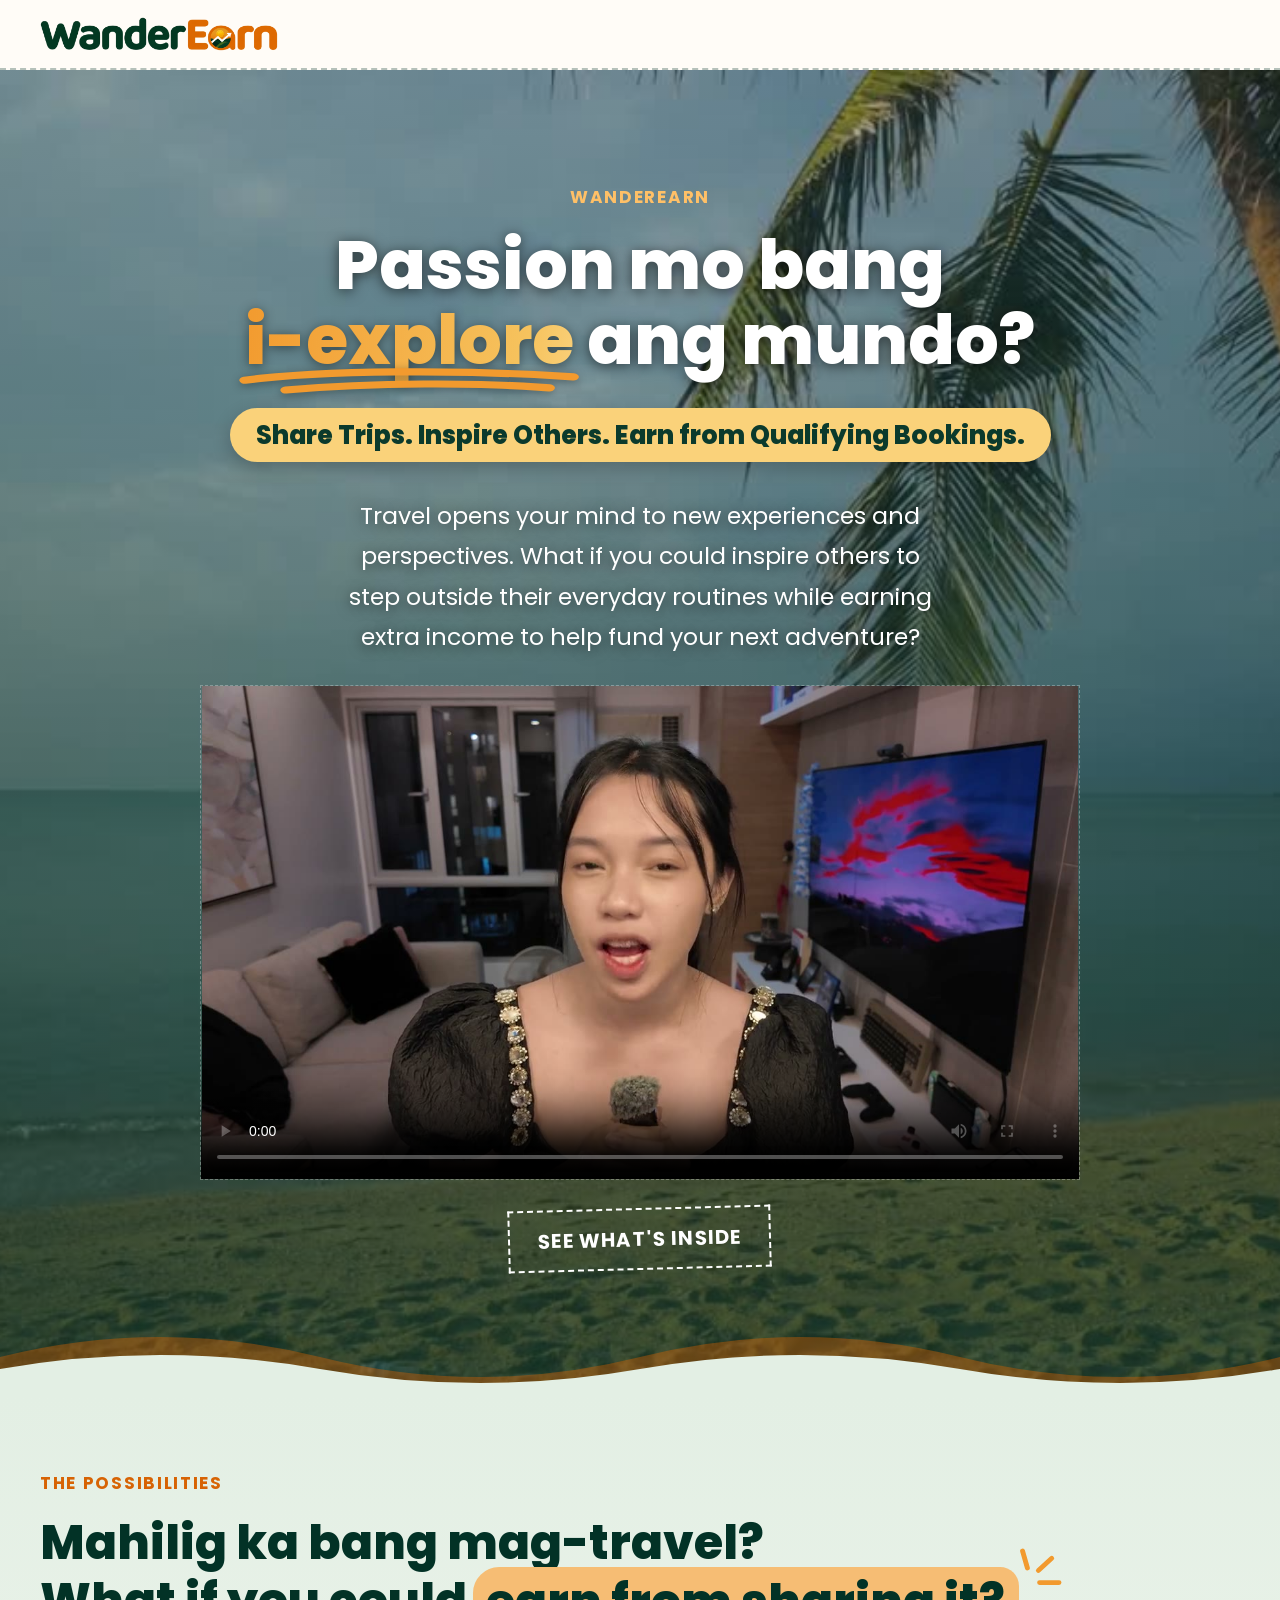
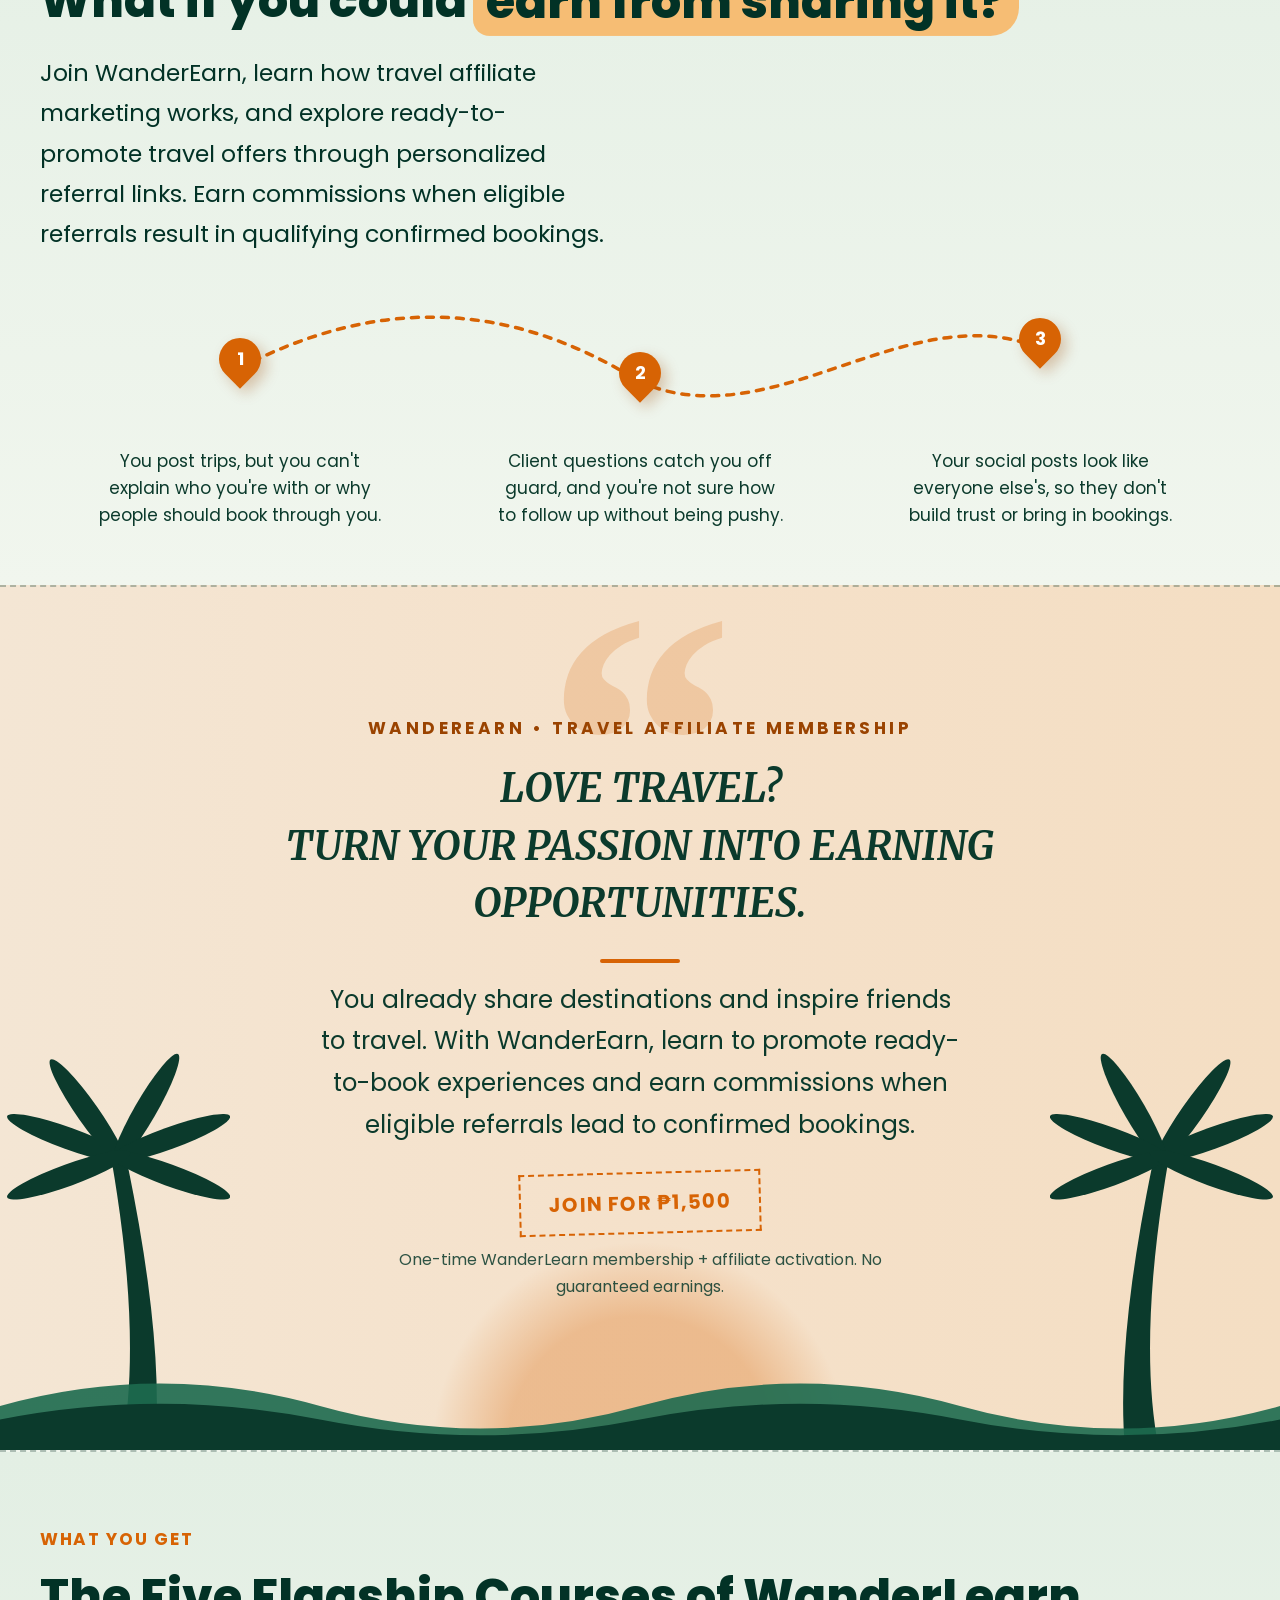
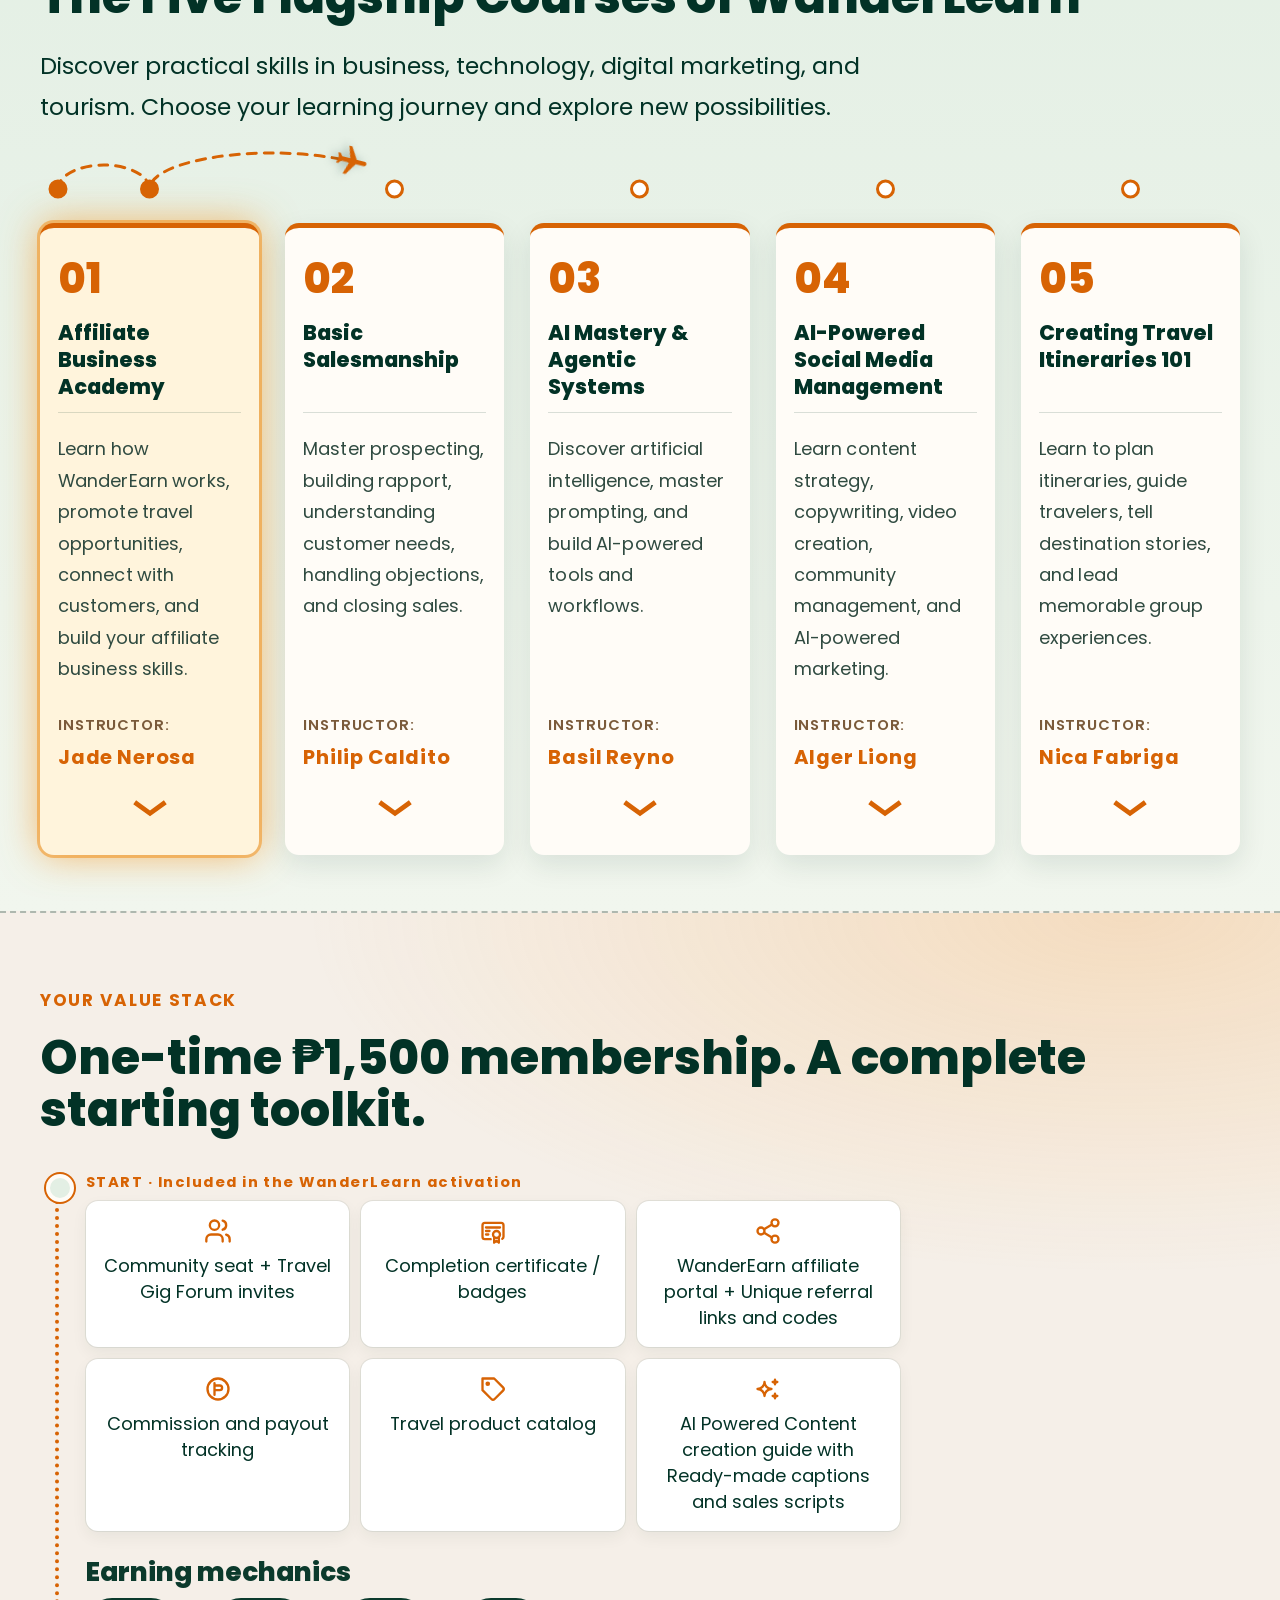
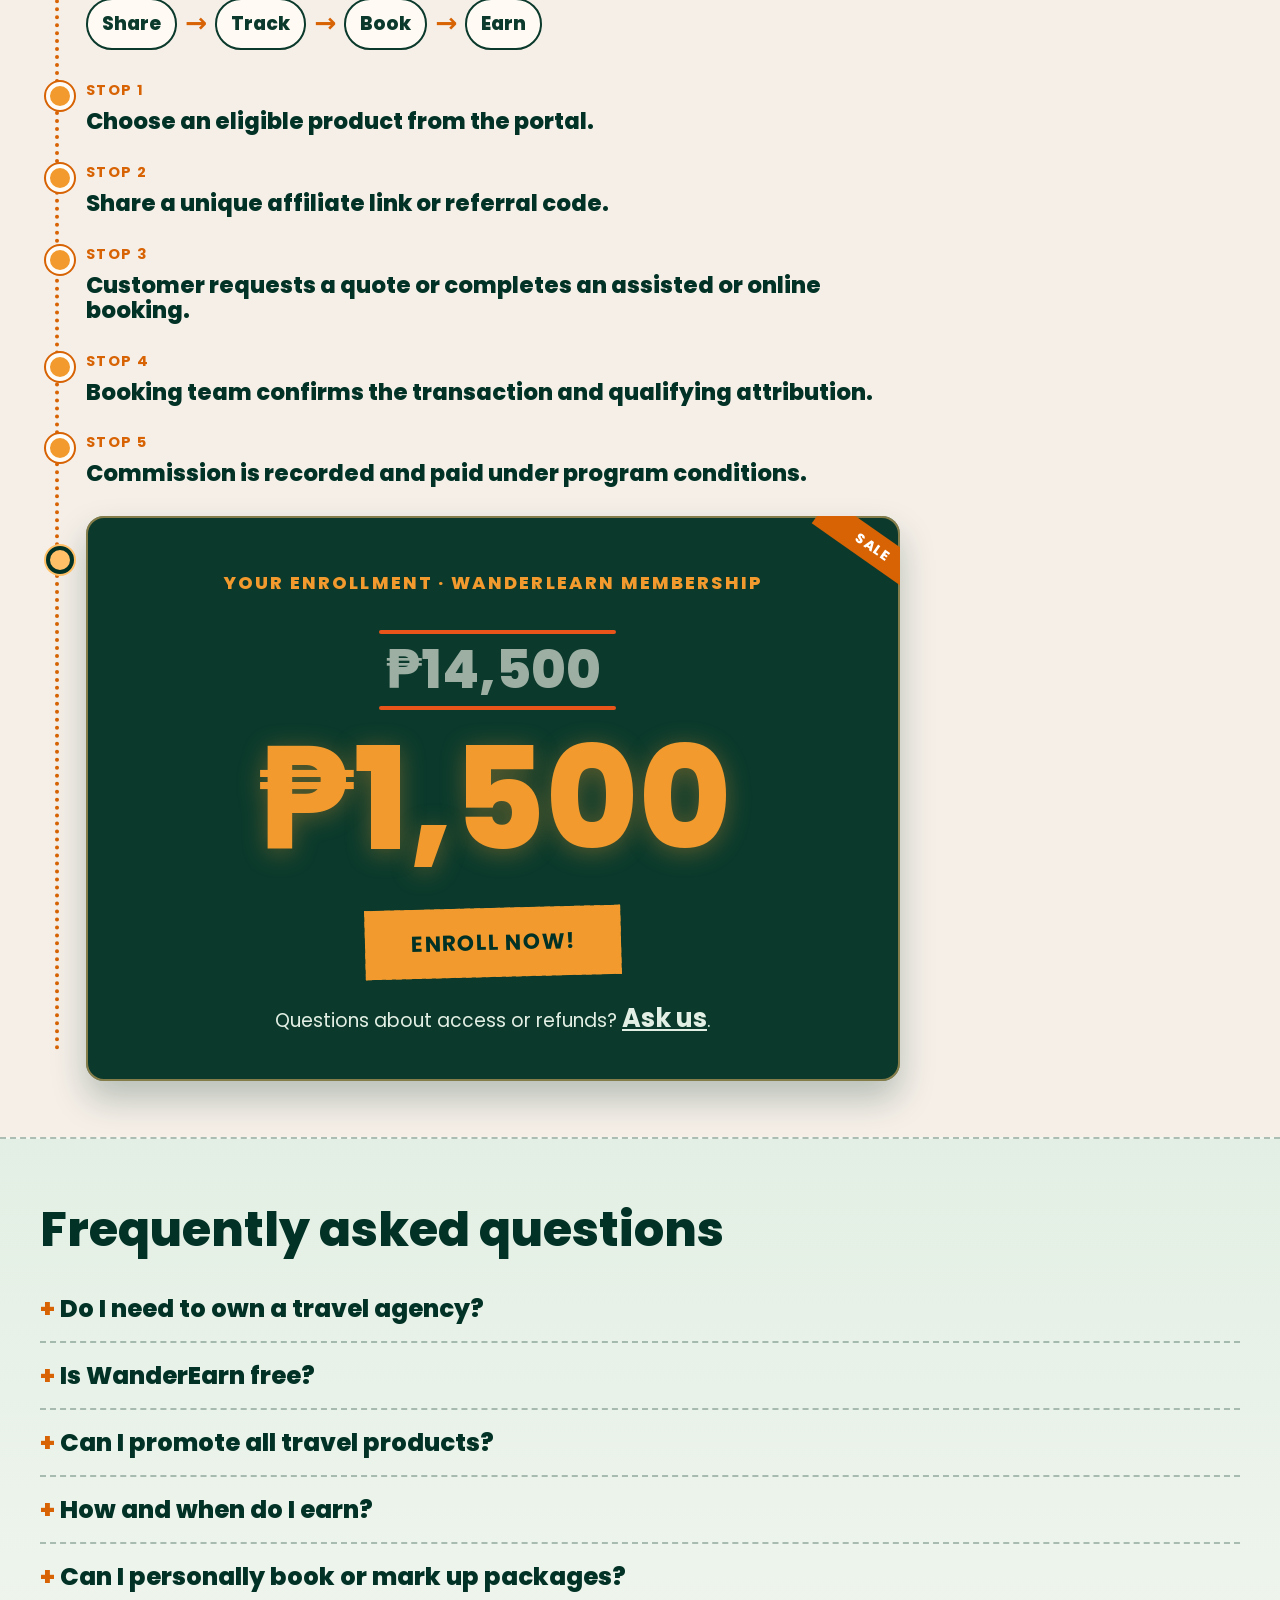
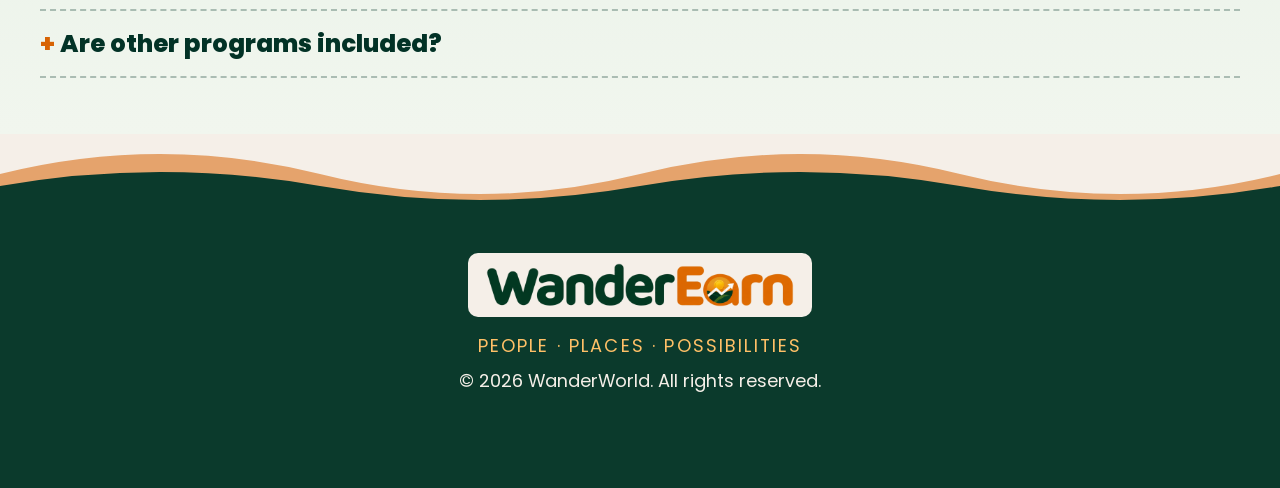
==== commit 399849d5: "New hero (i-explore), Possibilities headline, WanderEarn page title Co-Authored-By: Claude Opus 5.5 " ====
--- a/index.html
+++ b/index.html
@@ -1,4 +1,4 @@
-<!DOCTYPE html><!--tRg1_q_3_FuLfgITLlnjt--><html lang="en" class="__variable_0f235e __variable_272c0b"><head><meta charSet="utf-8"/><meta name="viewport" content="width=device-width, initial-scale=1"/><link rel="preload" href="/_next/static/media/0484562807a97172-s.p.woff2" as="font" crossorigin="" type="font/woff2"/><link rel="preload" href="/_next/static/media/2cc74b96cdc9383d-s.p.woff2" as="font" crossorigin="" type="font/woff2"/><link rel="preload" href="/_next/static/media/7c1535108079abc4-s.p.woff2" as="font" crossorigin="" type="font/woff2"/><link rel="preload" href="/_next/static/media/7db6c35d839a711c-s.p.woff2" as="font" crossorigin="" type="font/woff2"/><link rel="preload" href="/_next/static/media/8888a3826f4a3af4-s.p.woff2" as="font" crossorigin="" type="font/woff2"/><link rel="preload" href="/_next/static/media/8f91baacbcce7392-s.p.woff2" as="font" crossorigin="" type="font/woff2"/><link rel="preload" href="/_next/static/media/8ff022409545fb2d-s.p.woff2" as="font" crossorigin="" type="font/woff2"/><link rel="preload" href="/_next/static/media/b957ea75a84b6ea7-s.p.woff2" as="font" crossorigin="" type="font/woff2"/><link rel="preload" href="/_next/static/media/c99ef75952aca458-s.p.woff2" as="font" crossorigin="" type="font/woff2"/><link rel="preload" href="/_next/static/media/cf1f69a0c8aed54d-s.p.woff2" as="font" crossorigin="" type="font/woff2"/><link rel="preload" href="/_next/static/media/eafabf029ad39a43-s.p.woff2" as="font" crossorigin="" type="font/woff2"/><link rel="preload" as="image" href="/logo.png?v=we1"/><link rel="stylesheet" href="/_next/static/css/f83b45e46a891dd3.css" data-precedence="next"/><link rel="preload" as="script" fetchPriority="low" href="/_next/static/chunks/webpack-1b377f46e72c49b6.js"/><script src="/_next/static/chunks/4bd1b696-c023c6e3521b1417.js" async=""></script><script src="/_next/static/chunks/255-73938ce8a8eac1ad.js" async=""></script><script src="/_next/static/chunks/main-app-f9b5d20365cb8be2.js" async=""></script><script src="/_next/static/chunks/619-ba102abea3e3d0e4.js" async=""></script><script src="/_next/static/chunks/app/learn/page-50a910679b7e5bc0.js" async=""></script><meta name="next-size-adjust" content=""/><title>WanderLearn · The Premier Travel Agent Learning Institution</title><link rel="icon" href="/icon.png?v=we1" type="image/png" sizes="512x512"/><script src="/_next/static/chunks/polyfills-42372ed130431b0a.js" noModule=""></script></head><body><div hidden=""><!--$--><!--/$--></div><header class="top"><div class="wrap bar"><a class="brand logolink" href="/"><img src="/logo.png?v=we1" alt="WanderEarn" class="logo"/></a><nav><a href="/earn">Earn</a><a href="/learn">Learn</a><a href="/create">Create</a></nav></div></header><main><section class="hero"><video class="herovid" src="/hero.mp4" poster="/hero-poster.jpg" autoPlay="" muted="" loop="" playsInline="" preload="auto" aria-hidden="true"></video><div class="waves" aria-hidden="true"><svg viewBox="0 0 2400 80" preserveAspectRatio="none" class="w1"><path d="M0 40 Q150 0 300 40 T600 40 T900 40 T1200 40 T1500 40 T1800 40 T2100 40 T2400 40 V80 H0Z" fill="rgba(215,99,4,.45)"></path></svg><svg viewBox="0 0 2400 80" preserveAspectRatio="none" class="w2"><path d="M0 40 Q150 0 300 40 T600 40 T900 40 T1200 40 T1500 40 T1800 40 T2100 40 T2400 40 V80 H0Z" fill="#E3EFE4"></path></svg></div><div class="wrap"><p class="kicker">WANDERLEARN · THE PREMIER TRAVEL AGENT LEARNING INSTITUTION</p><h1><span aria-label="Learn to sell travel the WanderWorld way."><span aria-hidden="true"><span><span class="ww"><span class="wv" style="--i:0">L</span><span class="wv" style="--i:1">e</span><span class="wv" style="--i:2">a</span><span class="wv" style="--i:3">r</span><span class="wv" style="--i:4">n</span></span></span><span> <span class="ww"><span class="wv" style="--i:5">t</span><span class="wv" style="--i:6">o</span></span></span><span> <span class="ww"><span class="wv" style="--i:7">s</span><span class="wv" style="--i:8">e</span><span class="wv" style="--i:9">l</span><span class="wv" style="--i:10">l</span></span></span><span> <span class="ww"><span class="wv" style="--i:11">t</span><span class="wv" style="--i:12">r</span><span class="wv" style="--i:13">a</span><span class="wv" style="--i:14">v</span><span class="wv" style="--i:15">e</span><span class="wv" style="--i:16">l</span></span></span><span> <span class="ww"><span class="wv" style="--i:17">t</span><span class="wv" style="--i:18">h</span><span class="wv" style="--i:19">e</span></span></span><span> <span class="ww"><span class="wv" style="--i:20">W</span><span class="wv" style="--i:21">a</span><span class="wv" style="--i:22">n</span><span class="wv" style="--i:23">d</span><span class="wv" style="--i:24">e</span><span class="wv" style="--i:25">r</span><span class="wv" style="--i:26">W</span><span class="wv" style="--i:27">o</span><span class="wv" style="--i:28">r</span><span class="wv" style="--i:29">l</span><span class="wv" style="--i:30">d</span></span></span><span> <span class="ww"><span class="wv" style="--i:31">w</span><span class="wv" style="--i:32">a</span><span class="wv" style="--i:33">y</span><span class="wv" style="--i:34">.</span></span></span></span></span></h1><p class="lede">Your first course inside WanderWorld: who we are, what we do, and how we sell travel. Built for new travel agents, affiliates and creators who want to do this properly.</p><a class="btn" href="https://travelpreneurph.com/wanderlearn-payment" target="_blank" rel="noopener noreferrer">ENROLL · ₱1,500</a> <a class="btn alt" href="#stack">SEE WHAT&#x27;S INSIDE</a></div></section><section class="sec paper"><div class="wrap"><p class="kicker">THE PROBLEM</p><h2>Wanting to sell travel is easy. Knowing how is the hard part.</h2><p class="lede">Lots of people want to share trips and earn from them. Most start without a clear picture of the brand they represent or a proper way to sell.</p><div class="mp"><svg viewBox="0 0 900 130" preserveAspectRatio="none" aria-hidden="true"><path d="M150 78 C250 8 350 8 450 92 C550 150 650 4 750 58" vector-effect="non-scaling-stroke"></path></svg><div class="mp-i"><span class="mp-pin" style="--y:78px"><b>1</b></span><p>You post trips, but you can&#x27;t explain who you&#x27;re with or why people should book through you.</p></div><div class="mp-i"><span class="mp-pin" style="--y:92px"><b>2</b></span><p>Client questions catch you off guard, and you&#x27;re not sure how to follow up without being pushy.</p></div><div class="mp-i"><span class="mp-pin" style="--y:58px"><b>3</b></span><p>Your social posts look like everyone else&#x27;s, so they don&#x27;t build trust or bring in bookings.</p></div></div></div></section><section class="sec feature sunset"><div class="pa-sun" aria-hidden="true"></div><div class="pa-palm l"><svg viewBox="-30 0 190 300" preserveAspectRatio="xMinYMax meet" aria-hidden="true"><path d="M70 300 Q88 210 62 60 L74 58 Q106 210 98 300z"></path><ellipse rx="54" ry="9" transform="translate(68 58) rotate(-160) translate(44 0)"></ellipse><ellipse rx="54" ry="9" transform="translate(68 58) rotate(-125) translate(44 0)"></ellipse><ellipse rx="54" ry="9" transform="translate(68 58) rotate(-60) translate(44 0)"></ellipse><ellipse rx="54" ry="9" transform="translate(68 58) rotate(-20) translate(44 0)"></ellipse><ellipse rx="54" ry="9" transform="translate(68 58) rotate(20) translate(44 0)"></ellipse><ellipse rx="54" ry="9" transform="translate(68 58) rotate(160) translate(44 0)"></ellipse></svg></div><div class="pa-palm r"><svg viewBox="-30 0 190 300" preserveAspectRatio="xMinYMax meet" aria-hidden="true"><path d="M70 300 Q88 210 62 60 L74 58 Q106 210 98 300z"></path><ellipse rx="54" ry="9" transform="translate(68 58) rotate(-160) translate(44 0)"></ellipse><ellipse rx="54" ry="9" transform="translate(68 58) rotate(-125) translate(44 0)"></ellipse><ellipse rx="54" ry="9" transform="translate(68 58) rotate(-60) translate(44 0)"></ellipse><ellipse rx="54" ry="9" transform="translate(68 58) rotate(-20) translate(44 0)"></ellipse><ellipse rx="54" ry="9" transform="translate(68 58) rotate(20) translate(44 0)"></ellipse><ellipse rx="54" ry="9" transform="translate(68 58) rotate(160) translate(44 0)"></ellipse></svg></div><div class="waves" aria-hidden="true"><svg viewBox="0 0 2400 80" preserveAspectRatio="none" class="w1"><path d="M0 40 Q150 0 300 40 T600 40 T900 40 T1200 40 T1500 40 T1800 40 T2100 40 T2400 40 V80 H0Z" fill="#1D6B4F"></path></svg><svg viewBox="0 0 2400 80" preserveAspectRatio="none" class="w2"><path d="M0 40 Q150 0 300 40 T600 40 T900 40 T1200 40 T1500 40 T1800 40 T2100 40 T2400 40 V80 H0Z" fill="#0B3A2C"></path></svg></div><div class="wrap center"><p class="kicker">THE PROMISE</p><p class="quote">“WanderLearn gives you the foundation: the story of WanderWorld, the skills of a travel agent, and a clear path forward.”</p><p class="lede" style="margin:0 auto">One course. Learn at your own pace. Know exactly where you go next.</p></div></section><section class="sec paper"><div class="wrap wide"><p class="kicker">WHAT YOU GET</p><h2>The five pillars of WanderLearn</h2><p class="lede">Everything you need to start representing WanderWorld with confidence.</p><div class="grid five"><div class="flight" aria-hidden="true"></div><div class="card"><span class="num">0<!-- -->1</span><h3>The full WanderWorld orientation</h3><p>Who we are, what we do, and how we sell travel. The same story told on our landing page, now taught properly from the start.</p></div><div class="card"><span class="num">0<!-- -->2</span><h3>Replayable LMS lessons</h3><p>Travel-agent skills in a learning system you can replay at your own pace, as many times as you need. Lesson schedule is shared during onboarding.</p></div><div class="card"><span class="num">0<!-- -->3</span><h3>Sales &amp; client-care foundations</h3><p>How to talk to clients, handle questions, and look after travellers before, during and after the trip.</p></div><div class="card"><span class="num">0<!-- -->4</span><h3>Storytelling &amp; personal-brand basics</h3><p>How to present trips and yourself on social media so people trust you with their travel.</p></div><div class="card"><span class="num">0<!-- -->5</span><h3>Completion record + path to WanderCreate</h3><p>Finish the course and receive a completion record, plus a clear next step into WanderCreate.</p></div></div></div></section><section class="sec" id="stack"><div class="wrap"><p class="kicker">YOUR VALUE STACK</p><h2>Everything in Free, plus all of WanderLearn.</h2><div class="tl"><div class="tl-s tl-free"><p class="tl-k">START · ALREADY INCLUDED FROM FREE · WANDEREARN</p><div class="tl-tiles"><ul class="sl"><li><span class="sl-i"><svg viewBox="0 0 24 24" aria-hidden="true"><path d="M16 21v-2a4 4 0 0 0-4-4H6a4 4 0 0 0-4 4v2"></path><circle cx="9" cy="7" r="4"></circle><path d="M22 21v-2a4 4 0 0 0-3-3.87M16 3.13a4 4 0 0 1 0 7.75"></path></svg></span><span>Community seat + Travel Gig Forum invites</span></li><li><span class="sl-i"><svg viewBox="0 0 24 24" aria-hidden="true"><path d="M3 6l6-3 6 3 6-3v15l-6 3-6-3-6 3z"></path><path d="M9 3v15M15 6v15"></path></svg></span><span>The map of WanderWorld and its three pathways</span></li><li><span class="sl-i"><svg viewBox="0 0 24 24" aria-hidden="true"><circle cx="18" cy="5" r="3"></circle><circle cx="6" cy="12" r="3"></circle><circle cx="18" cy="19" r="3"></circle><path d="M8.6 13.5l6.8 4M15.4 6.5l-6.8 4"></path></svg></span><span>WanderEarn affiliate system access + trip-sharing tools</span></li><li><span class="sl-i"><svg viewBox="0 0 24 24" aria-hidden="true"><circle cx="12" cy="12" r="9"></circle><path d="M9 9h4.5a2 2 0 0 1 0 4H9M9 7v10"></path></svg></span><span>A share of every paid booking you refer</span></li><li><span class="sl-i"><svg viewBox="0 0 24 24" aria-hidden="true"><path d="M20.6 13.4l-7.2 7.2a2 2 0 0 1-2.8 0L3 13V3h10l7.6 7.6a2 2 0 0 1 0 2.8z"></path><circle cx="7.5" cy="7.5" r="1"></circle></svg></span><span>Rates shared during onboarding</span></li><li><span class="sl-i"><svg viewBox="0 0 24 24" aria-hidden="true"><rect x="4" y="4" width="16" height="17" rx="2"></rect><path d="M9 2h6v4H9zM8 11h8M8 15h5"></path></svg></span><span>Open trip boards, free quote requests and affiliate support</span></li></ul></div></div><p class="tl-h">YOUR ENROLLMENT INCLUDES · WANDERLEARN · ₱1,500</p><div class="tl-s tl-stop"><p class="tl-k">STOP <!-- -->1</p><h3>The full WanderWorld orientation</h3><p>Who we are, what we do, and how we sell travel. The same story told on our landing page, now taught properly from the start.</p></div><div class="tl-s tl-stop"><p class="tl-k">STOP <!-- -->2</p><h3>Replayable LMS lessons</h3><p>Travel-agent skills in a learning system you can replay at your own pace, as many times as you need. Lesson schedule is shared during onboarding.</p></div><div class="tl-s tl-stop"><p class="tl-k">STOP <!-- -->3</p><h3>Sales &amp; client-care foundations</h3><p>How to talk to clients, handle questions, and look after travellers before, during and after the trip.</p></div><div class="tl-s tl-stop"><p class="tl-k">STOP <!-- -->4</p><h3>Storytelling &amp; personal-brand basics</h3><p>How to present trips and yourself on social media so people trust you with their travel.</p></div><div class="tl-s tl-stop"><p class="tl-k">STOP <!-- -->5</p><h3>Completion record + path to WanderCreate</h3><p>Finish the course and receive a completion record, plus a clear next step into WanderCreate.</p></div><div class="tl-s tl-end price-box" id="enroll"><p class="kicker">ONE-TIME ENROLLMENT</p><strong class="price"><span class="peso">₱</span>1,500</strong><p>One-time payment · Payment details shared when you enroll</p><a class="btn" href="https://travelpreneurph.com/wanderlearn-payment" target="_blank" rel="noopener noreferrer">ENROLL · ₱1,500</a><small>Questions about access or refunds? Ask us.</small></div></div></div></section><section class="sec paper"><div class="wrap"><p class="kicker">QUESTIONS</p><h2>Before you enroll</h2><div class="faq"><details><summary>Who is WanderLearn for?</summary><p>New travel agents, WanderEarn affiliates, and anyone who wants to represent WanderWorld and sell travel properly.</p></details><details><summary>Do I need experience?</summary><p>No experience is assumed. The course starts with who WanderWorld is and builds up from there.</p></details><details><summary>Is the free tier included?</summary><p>Yes. Everything in Free (WanderEarn and the community) is included with your enrollment.</p></details><details><summary>How are the lessons delivered?</summary><p>Through the WanderLearn LMS, with lessons you can replay. Login details and schedule are shared during onboarding.</p></details><details><summary>How do I pay?</summary><p>Tap Enroll and message the WanderWorld team. We&#x27;ll send payment details and get you set up.</p></details><details><summary>What comes after WanderLearn?</summary><p>WanderCreate, our community of creators who travel and create content together. Your completion record shows the path.</p></details></div></div></section><section class="sec"><div class="wrap center"><p class="kicker">YOUR NEXT STEP AFTER WANDERLEARN</p><h2>Ready to travel and create together?</h2><p class="lede" style="margin:0 auto 24px">WanderCreate is the community of creators who always travel together and create content together, with video-editor access and production support.</p><a class="btn alt" href="/create">EXPLORE WANDERCREATE →</a></div></section><section class="sec"><div class="wrap"><p class="kicker">THE WANDERWORLD LADDER</p><h2>Where WanderLearn fits</h2><div class="steps"><a class="step" href="/earn"><span class="kicker">STEP 1 · THE AFFILIATE SYSTEM</span><strong class="price free">Free</strong><p>Join the community, get the map of WanderWorld, and start sharing trips through the affiliate system.</p><em>Where everyone starts</em><span class="go">JOIN FREE →</span><span class="orbit" aria-hidden="true"><span class="veh" style="--i:0;--rot:auto 90deg"><svg viewBox="0 0 24 24"><path d="M21 16v-2l-8-5V3.5c0-.83-.67-1.5-1.5-1.5S10 2.67 10 3.5V9l-8 5v2l8-2.5V19l-2 1.5V22l3.5-1 3.5 1v-1.5L13 19v-5.5l8 2.5z" fill-rule="evenodd"></path></svg></span><span class="veh" style="--i:1;--rot:auto 90deg"><svg viewBox="0 0 24 24"><path d="M21 16v-2l-8-5V3.5c0-.83-.67-1.5-1.5-1.5S10 2.67 10 3.5V9l-8 5v2l8-2.5V19l-2 1.5V22l3.5-1 3.5 1v-1.5L13 19v-5.5l8 2.5z" fill-rule="evenodd"></path></svg></span></span></a><a class="step" href="/learn"><span class="kicker">STEP 2 · THE PREMIER TRAVEL AGENT LEARNING INSTITUTION</span><strong class="price"><span class="peso">₱</span>1,500</strong><p>Learn who we are, what we do and how we sell travel, with replayable lessons and a completion record.</p><em>Includes everything in Free</em><span class="go">ENROLL →</span><span class="orbit" aria-hidden="true"><span class="veh" style="--i:0;--rot:0deg"><svg viewBox="0 0 24 24"><path d="M10.5 5v10.5H4zM12.5 3v12.5H20zM2 17.5h20l-3 4H5z" fill-rule="evenodd"></path></svg></span><span class="veh" style="--i:1;--rot:0deg"><svg viewBox="0 0 24 24"><path d="M10.5 5v10.5H4zM12.5 3v12.5H20zM2 17.5h20l-3 4H5z" fill-rule="evenodd"></path></svg></span></span></a><a class="step" href="/create"><span class="kicker">STEP 3 · THE COMMUNITY OF CREATORS</span><strong class="price"><span class="peso">₱</span>30,000</strong><p>Travel together, create content together, with video-editor access and production support.</p><em>Includes everything in Learn + Free</em><span class="go">APPLY →</span><span class="orbit" aria-hidden="true"><span class="veh" style="--i:0;--rot:0deg"><svg viewBox="0 0 24 24"><path d="M18.92 6.01C18.72 5.42 18.16 5 17.5 5h-11c-.66 0-1.21.42-1.42 1.01L3 12v8c0 .55.45 1 1 1h1c.55 0 1-.45 1-1v-1h12v1c0 .55.45 1 1 1h1c.55 0 1-.45 1-1v-8l-2.08-5.99zM6.5 16c-.83 0-1.5-.67-1.5-1.5S5.67 13 6.5 13s1.5.67 1.5 1.5S7.33 16 6.5 16zm11 0c-.83 0-1.5-.67-1.5-1.5s.67-1.5 1.5-1.5 1.5.67 1.5 1.5-.67 1.5-1.5 1.5zM5 11l1.5-4.5h11L19 11H5z" fill-rule="evenodd"></path></svg></span><span class="veh" style="--i:1;--rot:0deg"><svg viewBox="0 0 24 24"><path d="M18.92 6.01C18.72 5.42 18.16 5 17.5 5h-11c-.66 0-1.21.42-1.42 1.01L3 12v8c0 .55.45 1 1 1h1c.55 0 1-.45 1-1v-1h12v1c0 .55.45 1 1 1h1c.55 0 1-.45 1-1v-8l-2.08-5.99zM6.5 16c-.83 0-1.5-.67-1.5-1.5S5.67 13 6.5 13s1.5.67 1.5 1.5S7.33 16 6.5 16zm11 0c-.83 0-1.5-.67-1.5-1.5s.67-1.5 1.5-1.5 1.5.67 1.5 1.5-.67 1.5-1.5 1.5zM5 11l1.5-4.5h11L19 11H5z" fill-rule="evenodd"></path></svg></span></span></a></div></div></section><div class="footwave"><div class="waves" aria-hidden="true"><svg viewBox="0 0 2400 80" preserveAspectRatio="none" class="w1"><path d="M0 40 Q150 0 300 40 T600 40 T900 40 T1200 40 T1500 40 T1800 40 T2100 40 T2400 40 V80 H0Z" fill="rgba(215,99,4,.6)"></path></svg><svg viewBox="0 0 2400 80" preserveAspectRatio="none" class="w2"><path d="M0 40 Q150 0 300 40 T600 40 T900 40 T1200 40 T1500 40 T1800 40 T2100 40 T2400 40 V80 H0Z" fill="#0B3A2C"></path></svg></div></div><footer class="foot"><div class="wrap"><img src="/logo.png?v=we1" alt="WanderEarn" class="logo big"/><p>PEOPLE · PLACES · POSSIBILITIES</p><nav><a href="/">HOME</a><a href="/earn">WANDEREARN</a><a href="/learn">WANDERLEARN</a><a href="/create">WANDERCREATE</a></nav><small>© 2026 WanderWorld. All rights reserved.</small></div></footer><a class="btn sticky" href="https://travelpreneurph.com/wanderlearn-payment" target="_blank" rel="noopener noreferrer">ENROLL · ₱1,500</a></main><!--$--><!--/$--><script src="/_next/static/chunks/webpack-1b377f46e72c49b6.js" id="_R_" async=""></script><script>(self.__next_f=self.__next_f||[]).push([0])</script><script>self.__next_f.push([1,"1:\"$Sreact.fragment\"\n2:I[2619,[\"619\",\"static/chunks/619-ba102abea3e3d0e4.js\",\"459\",\"static/chunks/app/learn/page-50a910679b7e5bc0.js\"],\"\"]\n3:I[9766,[],\"\"]\n4:I[8924,[],\"\"]\n17:I[7150,[],\"\"]\n:HL[\"/_next/static/media/0484562807a97172-s.p.woff2\",\"font\",{\"crossOrigin\":\"\",\"type\":\"font/woff2\"}]\n:HL[\"/_next/static/media/2cc74b96cdc9383d-s.p.woff2\",\"font\",{\"crossOrigin\":\"\",\"type\":\"font/woff2\"}]\n:HL[\"/_next/static/media/7c1535108079abc4-s.p.woff2\",\"font\",{\"crossOrigin\":\"\",\"type\":\"font/woff2\"}]\n:HL[\"/_next/static/media/7db6c35d839a711c-s.p.woff2\",\"font\",{\"crossOrigin\":\"\",\"type\":\"font/woff2\"}]\n:HL[\"/_next/static/media/8888a3826f4a3af4-s.p.woff2\",\"font\",{\"crossOrigin\":\"\",\"type\":\"font/woff2\"}]\n:HL[\"/_next/static/media/8f91baacbcce7392-s.p.woff2\",\"font\",{\"crossOrigin\":\"\",\"type\":\"font/woff2\"}]\n:HL[\"/_next/static/media/8ff022409545fb2d-s.p.woff2\",\"font\",{\"crossOrigin\":\"\",\"type\":\"font/woff2\"}]\n:HL[\"/_next/static/media/b957ea75a84b6ea7-s.p.woff2\",\"font\",{\"crossOrigin\":\"\",\"type\":\"font/woff2\"}]\n:HL[\"/_next/static/media/c99ef75952aca458-s.p.woff2\",\"font\",{\"crossOrigin\":\"\",\"type\":\"font/woff2\"}]\n:HL[\"/_next/static/media/cf1f69a0c8aed54d-s.p.woff2\",\"font\",{\"crossOrigin\":\"\",\"type\":\"font/woff2\"}]\n:HL[\"/_next/static/media/eafabf029ad39a43-s.p.woff2\",\"font\",{\"crossOrigin\":\"\",\"type\":\"font/woff2\"}]\n:HL[\"/_next/static/css/f83b45e46a891dd3.css\",\"style\"]\n"])</script><script>self.__next_f.push([1,"0:{\"P\":null,\"b\":\"tRg1_q_3_FuLfgITLlnjt\",\"p\":\"\",\"c\":[\"\",\"learn\"],\"i\":false,\"f\":[[[\"\",{\"children\":[\"learn\",{\"children\":[\"__PAGE__\",{}]}]},\"$undefined\",\"$undefined\",true],[\"\",[\"$\",\"$1\",\"c\",{\"children\":[[[\"$\",\"link\",\"0\",{\"rel\":\"stylesheet\",\"href\":\"/_next/static/css/f83b45e46a891dd3.css\",\"precedence\":\"next\",\"crossOrigin\":\"$undefined\",\"nonce\":\"$undefined\"}]],[\"$\",\"html\",null,{\"lang\":\"en\",\"className\":\"__variable_0f235e __variable_272c0b\",\"children\":[\"$\",\"body\",null,{\"children\":[[\"$\",\"header\",null,{\"className\":\"top\",\"children\":[\"$\",\"div\",null,{\"className\":\"wrap bar\",\"children\":[[\"$\",\"$L2\",null,{\"href\":\"/\",\"className\":\"brand logolink\",\"children\":[\"$\",\"img\",null,{\"src\":\"/logo.png?v=we1\",\"alt\":\"WanderEarn\",\"className\":\"logo\"}]}],[\"$\",\"nav\",null,{\"children\":[[\"$\",\"$L2\",null,{\"href\":\"/earn\",\"children\":\"Earn\"}],[\"$\",\"$L2\",null,{\"href\":\"/learn\",\"children\":\"Learn\"}],[\"$\",\"$L2\",null,{\"href\":\"/create\",\"children\":\"Create\"}]]}]]}]}],[\"$\",\"$L3\",null,{\"parallelRouterKey\":\"children\",\"error\":\"$undefined\",\"errorStyles\":\"$undefined\",\"errorScripts\":\"$undefined\",\"template\":[\"$\",\"$L4\",null,{}],\"templateStyles\":\"$undefined\",\"templateScripts\":\"$undefined\",\"notFound\":[[[\"$\",\"title\",null,{\"children\":\"404: This page could not be found.\"}],[\"$\",\"div\",null,{\"style\":{\"fontFamily\":\"system-ui,\\\"Segoe UI\\\",Roboto,Helvetica,Arial,sans-serif,\\\"Apple Color Emoji\\\",\\\"Segoe UI Emoji\\\"\",\"height\":\"100vh\",\"textAlign\":\"center\",\"display\":\"flex\",\"flexDirection\":\"column\",\"alignItems\":\"center\",\"justifyContent\":\"center\"},\"children\":[\"$\",\"div\",null,{\"children\":[[\"$\",\"style\",null,{\"dangerouslySetInnerHTML\":{\"__html\":\"body{color:#000;background:#fff;margin:0}.next-error-h1{border-right:1px solid rgba(0,0,0,.3)}@media (prefers-color-scheme:dark){body{color:#fff;background:#000}.next-error-h1{border-right:1px solid rgba(255,255,255,.3)}}\"}}],[\"$\",\"h1\",null,{\"className\":\"next-error-h1\",\"style\":{\"display\":\"inline-block\",\"margin\":\"0 20px 0 0\",\"padding\":\"0 23px 0 0\",\"fontSize\":24,\"fontWeight\":500,\"verticalAlign\":\"top\",\"lineHeight\":\"49px\"},\"children\":404}],[\"$\",\"div\",null,{\"style\":{\"display\":\"inline-block\"},\"children\":[\"$\",\"h2\",null,{\"style\":{\"fontSize\":14,\"fontWeight\":400,\"lineHeight\":\"49px\",\"margin\":0},\"children\":\"This page could not be found.\"}]}]]}]}]],[]],\"forbidden\":\"$undefined\",\"unauthorized\":\"$undefined\"}]]}]}]]}],{\"children\":[\"learn\",[\"$\",\"$1\",\"c\",{\"children\":[null,[\"$\",\"$L3\",null,{\"parallelRouterKey\":\"children\",\"error\":\"$undefined\",\"errorStyles\":\"$undefined\",\"errorScripts\":\"$undefined\",\"template\":[\"$\",\"$L4\",null,{}],\"templateStyles\":\"$undefined\",\"templateScripts\":\"$undefined\",\"notFound\":\"$undefined\",\"forbidden\":\"$undefined\",\"unauthorized\":\"$undefined\"}]]}],{\"children\":[\"__PAGE__\",[\"$\",\"$1\",\"c\",{\"children\":[[\"$\",\"main\",null,{\"children\":[[\"$\",\"section\",null,{\"className\":\"hero\",\"children\":[[[\"$\",\"video\",null,{\"className\":\"herovid\",\"src\":\"/hero.mp4\",\"poster\":\"/hero-poster.jpg\",\"autoPlay\":true,\"muted\":true,\"loop\":true,\"playsInline\":true,\"preload\":\"auto\",\"aria-hidden\":\"true\"}],[\"$\",\"div\",null,{\"className\":\"waves\",\"aria-hidden\":\"true\",\"children\":[[\"$\",\"svg\",null,{\"viewBox\":\"0 0 2400 80\",\"preserveAspectRatio\":\"none\",\"className\":\"w1\",\"children\":[\"$\",\"path\",null,{\"d\":\"M0 40 Q150 0 300 40 T600 40 T900 40 T1200 40 T1500 40 T1800 40 T2100 40 T2400 40 V80 H0Z\",\"fill\":\"rgba(215,99,4,.45)\"}]}],[\"$\",\"svg\",null,{\"viewBox\":\"0 0 2400 80\",\"preserveAspectRatio\":\"none\",\"className\":\"w2\",\"children\":[\"$\",\"path\",null,{\"d\":\"M0 40 Q150 0 300 40 T600 40 T900 40 T1200 40 T1500 40 T1800 40 T2100 40 T2400 40 V80 H0Z\",\"fill\":\"#E3EFE4\"}]}]]}]],[\"$\",\"div\",null,{\"className\":\"wrap\",\"children\":[[\"$\",\"p\",null,{\"className\":\"kicker\",\"children\":\"WANDERLEARN · THE PREMIER TRAVEL AGENT LEARNING INSTITUTION\"}],[\"$\",\"h1\",null,{\"children\":[\"$\",\"span\",null,{\"aria-label\":\"Learn to sell travel the WanderWorld way.\",\"children\":[[\"$\",\"span\",\"0\",{\"aria-hidden\":\"true\",\"children\":[false,[[\"$\",\"span\",\"0\",{\"children\":[false,[\"$\",\"span\",null,{\"className\":\"ww\",\"children\":[[\"$\",\"span\",\"1\",{\"className\":\"wv\",\"style\":{\"--i\":0},\"children\":\"L\"}],[\"$\",\"span\",\"2\",{\"className\":\"wv\",\"style\":{\"--i\":1},\"children\":\"e\"}],[\"$\",\"span\",\"3\",{\"className\":\"wv\",\"style\":{\"--i\":2},\"children\":\"a\"}],[\"$\",\"span\",\"4\",{\"className\":\"wv\",\"style\":{\"--i\":3},\"children\":\"r\"}],[\"$\",\"span\",\"5\",{\"className\":\"wv\",\"style\":{\"--i\":4},\"children\":\"n\"}]]}]]}],[\"$\",\"span\",\"1\",{\"children\":[\" \",[\"$\",\"span\",null,{\"className\":\"ww\",\"children\":[[\"$\",\"span\",\"6\",{\"className\":\"wv\",\"style\":{\"--i\":5},\"children\":\"t\"}],[\"$\",\"span\",\"7\",{\"className\":\"wv\",\"style\":{\"--i\":6},\"children\":\"o\"}]]}]]}],[\"$\",\"span\",\"2\",{\"children\":[\" \",[\"$\",\"span\",null,{\"className\":\"ww\",\"children\":[[\"$\",\"span\",\"8\",{\"className\":\"wv\",\"style\":{\"--i\":7},\"children\":\"s\"}],[\"$\",\"span\",\"9\",{\"className\":\"wv\",\"style\":{\"--i\":8},\"children\":\"e\"}],[\"$\",\"span\",\"10\",{\"className\":\"wv\",\"style\":{\"--i\":9},\"children\":\"l\"}],[\"$\",\"span\",\"11\",{\"className\":\"wv\",\"style\":{\"--i\":10},\"children\":\"l\"}]]}]]}],[\"$\",\"span\",\"3\",{\"children\":[\" \",[\"$\",\"span\",null,{\"className\":\"ww\",\"children\":[[\"$\",\"span\",\"12\",{\"className\":\"wv\",\"style\":{\"--i\":11},\"children\":\"t\"}],[\"$\",\"span\",\"13\",{\"className\":\"wv\",\"style\":{\"--i\":12},\"children\":\"r\"}],[\"$\",\"span\",\"14\",{\"className\":\"wv\",\"style\":{\"--i\":13},\"children\":\"a\"}],[\"$\",\"span\",\"15\",{\"className\":\"wv\",\"style\":{\"--i\":14},\"children\":\"v\"}],\"$L5\",\"$L6\"]}]]}],\"$L7\",\"$L8\",\"$L9\"]]}]]}]}],\"$La\",\"$Lb\",\" \",\"$Lc\"]}]]}],\"$Ld\",\"$Le\",\"$Lf\",\"$L10\",\"$L11\",\"$L12\",\"$L13\",\"$L14\"]}],null,\"$L15\"]}],{},null,false]},null,false]},null,false],\"$L16\",false]],\"m\":\"$undefined\",\"G\":[\"$17\",[]],\"s\":false,\"S\":true}\n"])</script><script>self.__next_f.push([1,"18:I[3436,[\"619\",\"static/chunks/619-ba102abea3e3d0e4.js\",\"459\",\"static/chunks/app/learn/page-50a910679b7e5bc0.js\"],\"default\"]\n1b:I[4431,[],\"OutletBoundary\"]\n1d:I[5278,[],\"AsyncMetadataOutlet\"]\n1f:I[4431,[],\"ViewportBoundary\"]\n21:I[4431,[],\"MetadataBoundary\"]\n22:\"$Sreact.suspense\"\n5:[\"$\",\"span\",\"16\",{\"className\":\"wv\",\"style\":{\"--i\":15},\"children\":\"e\"}]\n6:[\"$\",\"span\",\"17\",{\"className\":\"wv\",\"style\":{\"--i\":16},\"children\":\"l\"}]\n7:[\"$\",\"span\",\"4\",{\"children\":[\" \",[\"$\",\"span\",null,{\"className\":\"ww\",\"children\":[[\"$\",\"span\",\"18\",{\"className\":\"wv\",\"style\":{\"--i\":17},\"children\":\"t\"}],[\"$\",\"span\",\"19\",{\"className\":\"wv\",\"style\":{\"--i\":18},\"children\":\"h\"}],[\"$\",\"span\",\"20\",{\"className\":\"wv\",\"style\":{\"--i\":19},\"children\":\"e\"}]]}]]}]\n"])</script><script>self.__next_f.push([1,"8:[\"$\",\"span\",\"5\",{\"children\":[\" \",[\"$\",\"span\",null,{\"className\":\"ww\",\"children\":[[\"$\",\"span\",\"21\",{\"className\":\"wv\",\"style\":{\"--i\":20},\"children\":\"W\"}],[\"$\",\"span\",\"22\",{\"className\":\"wv\",\"style\":{\"--i\":21},\"children\":\"a\"}],[\"$\",\"span\",\"23\",{\"className\":\"wv\",\"style\":{\"--i\":22},\"children\":\"n\"}],[\"$\",\"span\",\"24\",{\"className\":\"wv\",\"style\":{\"--i\":23},\"children\":\"d\"}],[\"$\",\"span\",\"25\",{\"className\":\"wv\",\"style\":{\"--i\":24},\"children\":\"e\"}],[\"$\",\"span\",\"26\",{\"className\":\"wv\",\"style\":{\"--i\":25},\"children\":\"r\"}],[\"$\",\"span\",\"27\",{\"className\":\"wv\",\"style\":{\"--i\":26},\"children\":\"W\"}],[\"$\",\"span\",\"28\",{\"className\":\"wv\",\"style\":{\"--i\":27},\"children\":\"o\"}],[\"$\",\"span\",\"29\",{\"className\":\"wv\",\"style\":{\"--i\":28},\"children\":\"r\"}],[\"$\",\"span\",\"30\",{\"className\":\"wv\",\"style\":{\"--i\":29},\"children\":\"l\"}],[\"$\",\"span\",\"31\",{\"className\":\"wv\",\"style\":{\"--i\":30},\"children\":\"d\"}]]}]]}]\n"])</script><script>self.__next_f.push([1,"9:[\"$\",\"span\",\"6\",{\"children\":[\" \",[\"$\",\"span\",null,{\"className\":\"ww\",\"children\":[[\"$\",\"span\",\"32\",{\"className\":\"wv\",\"style\":{\"--i\":31},\"children\":\"w\"}],[\"$\",\"span\",\"33\",{\"className\":\"wv\",\"style\":{\"--i\":32},\"children\":\"a\"}],[\"$\",\"span\",\"34\",{\"className\":\"wv\",\"style\":{\"--i\":33},\"children\":\"y\"}],[\"$\",\"span\",\"35\",{\"className\":\"wv\",\"style\":{\"--i\":34},\"children\":\".\"}]]}]]}]\na:[\"$\",\"p\",null,{\"className\":\"lede\",\"children\":\"Your first course inside WanderWorld: who we are, what we do, and how we sell travel. Built for new travel agents, affiliates and creators who want to do this properly.\"}]\nb:[\"$\",\"a\",null,{\"className\":\"btn\",\"href\":\"https://travelpreneurph.com/wanderlearn-payment\",\"target\":\"_blank\",\"rel\":\"noopener noreferrer\",\"children\":\"ENROLL · ₱1,500\"}]\nc:[\"$\",\"a\",null,{\"className\":\"btn alt\",\"href\":\"#stack\",\"children\":\"SEE WHAT'S INSIDE\"}]\n"])</script><script>self.__next_f.push([1,"d:[\"$\",\"section\",null,{\"className\":\"sec paper\",\"children\":[\"$\",\"div\",null,{\"className\":\"wrap\",\"children\":[[\"$\",\"p\",null,{\"className\":\"kicker\",\"children\":\"THE PROBLEM\"}],[\"$\",\"h2\",null,{\"children\":\"Wanting to sell travel is easy. Knowing how is the hard part.\"}],[\"$\",\"p\",null,{\"className\":\"lede\",\"children\":\"Lots of people want to share trips and earn from them. Most start without a clear picture of the brand they represent or a proper way to sell.\"}],[\"$\",\"div\",null,{\"className\":\"mp\",\"children\":[[\"$\",\"svg\",null,{\"viewBox\":\"0 0 900 130\",\"preserveAspectRatio\":\"none\",\"aria-hidden\":\"true\",\"children\":[\"$\",\"path\",null,{\"d\":\"M150 78 C250 8 350 8 450 92 C550 150 650 4 750 58\",\"vectorEffect\":\"non-scaling-stroke\"}]}],[[\"$\",\"div\",\"You post trips, but you can't explain who you're with or why people should book through you.\",{\"className\":\"mp-i\",\"children\":[[\"$\",\"span\",null,{\"className\":\"mp-pin\",\"style\":{\"--y\":\"78px\"},\"children\":[\"$\",\"b\",null,{\"children\":1}]}],[\"$\",\"p\",null,{\"children\":\"You post trips, but you can't explain who you're with or why people should book through you.\"}]]}],[\"$\",\"div\",\"Client questions catch you off guard, and you're not sure how to follow up without being pushy.\",{\"className\":\"mp-i\",\"children\":[[\"$\",\"span\",null,{\"className\":\"mp-pin\",\"style\":{\"--y\":\"92px\"},\"children\":[\"$\",\"b\",null,{\"children\":2}]}],[\"$\",\"p\",null,{\"children\":\"Client questions catch you off guard, and you're not sure how to follow up without being pushy.\"}]]}],[\"$\",\"div\",\"Your social posts look like everyone else's, so they don't build trust or bring in bookings.\",{\"className\":\"mp-i\",\"children\":[[\"$\",\"span\",null,{\"className\":\"mp-pin\",\"style\":{\"--y\":\"58px\"},\"children\":[\"$\",\"b\",null,{\"children\":3}]}],[\"$\",\"p\",null,{\"children\":\"Your social posts look like everyone else's, so they don't build trust or bring in bookings.\"}]]}]]]}]]}]}]\n"])</script><script>self.__next_f.push([1,"e:[\"$\",\"section\",null,{\"className\":\"sec feature sunset\",\"children\":[[[\"$\",\"div\",null,{\"className\":\"pa-sun\",\"aria-hidden\":\"true\"}],[\"$\",\"div\",null,{\"className\":\"pa-palm l\",\"children\":[\"$\",\"svg\",null,{\"viewBox\":\"-30 0 190 300\",\"preserveAspectRatio\":\"xMinYMax meet\",\"aria-hidden\":\"true\",\"children\":[[\"$\",\"path\",null,{\"d\":\"M70 300 Q88 210 62 60 L74 58 Q106 210 98 300z\"}],[[\"$\",\"ellipse\",\"-160\",{\"rx\":\"54\",\"ry\":\"9\",\"transform\":\"translate(68 58) rotate(-160) translate(44 0)\"}],[\"$\",\"ellipse\",\"-125\",{\"rx\":\"54\",\"ry\":\"9\",\"transform\":\"translate(68 58) rotate(-125) translate(44 0)\"}],[\"$\",\"ellipse\",\"-60\",{\"rx\":\"54\",\"ry\":\"9\",\"transform\":\"translate(68 58) rotate(-60) translate(44 0)\"}],[\"$\",\"ellipse\",\"-20\",{\"rx\":\"54\",\"ry\":\"9\",\"transform\":\"translate(68 58) rotate(-20) translate(44 0)\"}],[\"$\",\"ellipse\",\"20\",{\"rx\":\"54\",\"ry\":\"9\",\"transform\":\"translate(68 58) rotate(20) translate(44 0)\"}],[\"$\",\"ellipse\",\"160\",{\"rx\":\"54\",\"ry\":\"9\",\"transform\":\"translate(68 58) rotate(160) translate(44 0)\"}]]]}]}],[\"$\",\"div\",null,{\"className\":\"pa-palm r\",\"children\":[\"$\",\"svg\",null,{\"viewBox\":\"-30 0 190 300\",\"preserveAspectRatio\":\"xMinYMax meet\",\"aria-hidden\":\"true\",\"children\":[[\"$\",\"path\",null,{\"d\":\"M70 300 Q88 210 62 60 L74 58 Q106 210 98 300z\"}],[[\"$\",\"ellipse\",\"-160\",{\"rx\":\"54\",\"ry\":\"9\",\"transform\":\"translate(68 58) rotate(-160) translate(44 0)\"}],[\"$\",\"ellipse\",\"-125\",{\"rx\":\"54\",\"ry\":\"9\",\"transform\":\"translate(68 58) rotate(-125) translate(44 0)\"}],[\"$\",\"ellipse\",\"-60\",{\"rx\":\"54\",\"ry\":\"9\",\"transform\":\"translate(68 58) rotate(-60) translate(44 0)\"}],[\"$\",\"ellipse\",\"-20\",{\"rx\":\"54\",\"ry\":\"9\",\"transform\":\"translate(68 58) rotate(-20) translate(44 0)\"}],[\"$\",\"ellipse\",\"20\",{\"rx\":\"54\",\"ry\":\"9\",\"transform\":\"translate(68 58) rotate(20) translate(44 0)\"}],[\"$\",\"ellipse\",\"160\",{\"rx\":\"54\",\"ry\":\"9\",\"transform\":\"translate(68 58) rotate(160) translate(44 0)\"}]]]}]}],[\"$\",\"div\",null,{\"className\":\"waves\",\"aria-hidden\":\"true\",\"children\":[[\"$\",\"svg\",null,{\"viewBox\":\"0 0 2400 80\",\"preserveAspectRatio\":\"none\",\"className\":\"w1\",\"children\":[\"$\",\"path\",null,{\"d\":\"M0 40 Q150 0 300 40 T600 40 T900 40 T1200 40 T1500 40 T1800 40 T2100 40 T2400 40 V80 H0Z\",\"fill\":\"#1D6B4F\"}]}],[\"$\",\"svg\",null,{\"viewBox\":\"0 0 2400 80\",\"preserveAspectRatio\":\"none\",\"className\":\"w2\",\"children\":[\"$\",\"path\",null,{\"d\":\"M0 40 Q150 0 300 40 T600 40 T900 40 T1200 40 T1500 40 T1800 40 T2100 40 T2400 40 V80 H0Z\",\"fill\":\"#0B3A2C\"}]}]]}]],[\"$\",\"div\",null,{\"className\":\"wrap center\",\"children\":[[\"$\",\"p\",null,{\"className\":\"kicker\",\"children\":\"THE PROMISE\"}],[\"$\",\"p\",null,{\"className\":\"quote\",\"children\":\"“WanderLearn gives you the foundation: the story of WanderWorld, the skills of a travel agent, and a clear path forward.”\"}],[\"$\",\"p\",null,{\"className\":\"lede\",\"style\":{\"margin\":\"0 auto\"},\"children\":\"One course. Learn at your own pace. Know exactly where you go next.\"}]]}]]}]\n"])</script><script>self.__next_f.push([1,"f:[\"$\",\"section\",null,{\"className\":\"sec paper\",\"children\":[\"$\",\"div\",null,{\"className\":\"wrap wide\",\"children\":[[\"$\",\"p\",null,{\"className\":\"kicker\",\"children\":\"WHAT YOU GET\"}],[\"$\",\"h2\",null,{\"children\":\"The five pillars of WanderLearn\"}],[\"$\",\"p\",null,{\"className\":\"lede\",\"children\":\"Everything you need to start representing WanderWorld with confidence.\"}],[\"$\",\"div\",null,{\"className\":\"grid five\",\"children\":[[\"$\",\"$L18\",null,{}],[[\"$\",\"div\",\"The full WanderWorld orientation\",{\"className\":\"card\",\"children\":[[\"$\",\"span\",null,{\"className\":\"num\",\"children\":[\"0\",1]}],[\"$\",\"h3\",null,{\"children\":\"The full WanderWorld orientation\"}],[\"$\",\"p\",null,{\"children\":\"Who we are, what we do, and how we sell travel. The same story told on our landing page, now taught properly from the start.\"}]]}],[\"$\",\"div\",\"Replayable LMS lessons\",{\"className\":\"card\",\"children\":[[\"$\",\"span\",null,{\"className\":\"num\",\"children\":[\"0\",2]}],[\"$\",\"h3\",null,{\"children\":\"Replayable LMS lessons\"}],[\"$\",\"p\",null,{\"children\":\"Travel-agent skills in a learning system you can replay at your own pace, as many times as you need. Lesson schedule is shared during onboarding.\"}]]}],[\"$\",\"div\",\"Sales \u0026 client-care foundations\",{\"className\":\"card\",\"children\":[[\"$\",\"span\",null,{\"className\":\"num\",\"children\":[\"0\",3]}],[\"$\",\"h3\",null,{\"children\":\"Sales \u0026 client-care foundations\"}],[\"$\",\"p\",null,{\"children\":\"How to talk to clients, handle questions, and look after travellers before, during and after the trip.\"}]]}],[\"$\",\"div\",\"Storytelling \u0026 personal-brand basics\",{\"className\":\"card\",\"children\":[[\"$\",\"span\",null,{\"className\":\"num\",\"children\":[\"0\",4]}],[\"$\",\"h3\",null,{\"children\":\"Storytelling \u0026 personal-brand basics\"}],[\"$\",\"p\",null,{\"children\":\"How to present trips and yourself on social media so people trust you with their travel.\"}]]}],[\"$\",\"div\",\"Completion record + path to WanderCreate\",{\"className\":\"card\",\"children\":[[\"$\",\"span\",null,{\"className\":\"num\",\"children\":[\"0\",5]}],[\"$\",\"h3\",null,{\"children\":\"Completion record + path to WanderCreate\"}],[\"$\",\"p\",null,{\"children\":\"Finish the course and receive a completion record, plus a clear next step into WanderCreate.\"}]]}]]]}]]}]}]\n"])</script><script>self.__next_f.push([1,"10:[\"$\",\"section\",null,{\"className\":\"sec\",\"id\":\"stack\",\"children\":[\"$\",\"div\",null,{\"className\":\"wrap\",\"children\":[[\"$\",\"p\",null,{\"className\":\"kicker\",\"children\":\"YOUR VALUE STACK\"}],[\"$\",\"h2\",null,{\"children\":\"Everything in Free, plus all of WanderLearn.\"}],[\"$\",\"div\",null,{\"className\":\"tl\",\"children\":[[\"$\",\"div\",null,{\"className\":\"tl-s tl-free\",\"children\":[[\"$\",\"p\",null,{\"className\":\"tl-k\",\"children\":\"START · ALREADY INCLUDED FROM FREE · WANDEREARN\"}],[\"$\",\"div\",null,{\"className\":\"tl-tiles\",\"children\":[\"$\",\"ul\",null,{\"className\":\"sl\",\"children\":[[\"$\",\"li\",\"Community seat + Travel Gig Forum invites\",{\"children\":[[\"$\",\"span\",null,{\"className\":\"sl-i\",\"children\":[\"$\",\"svg\",null,{\"viewBox\":\"0 0 24 24\",\"aria-hidden\":\"true\",\"children\":[[\"$\",\"path\",null,{\"d\":\"M16 21v-2a4 4 0 0 0-4-4H6a4 4 0 0 0-4 4v2\"}],[\"$\",\"circle\",null,{\"cx\":\"9\",\"cy\":\"7\",\"r\":\"4\"}],[\"$\",\"path\",null,{\"d\":\"M22 21v-2a4 4 0 0 0-3-3.87M16 3.13a4 4 0 0 1 0 7.75\"}]]}]}],[\"$\",\"span\",null,{\"children\":\"Community seat + Travel Gig Forum invites\"}]]}],[\"$\",\"li\",\"The map of WanderWorld and its three pathways\",{\"children\":[[\"$\",\"span\",null,{\"className\":\"sl-i\",\"children\":[\"$\",\"svg\",null,{\"viewBox\":\"0 0 24 24\",\"aria-hidden\":\"true\",\"children\":[[\"$\",\"path\",null,{\"d\":\"M3 6l6-3 6 3 6-3v15l-6 3-6-3-6 3z\"}],[\"$\",\"path\",null,{\"d\":\"M9 3v15M15 6v15\"}]]}]}],[\"$\",\"span\",null,{\"children\":\"The map of WanderWorld and its three pathways\"}]]}],[\"$\",\"li\",\"WanderEarn affiliate system access + trip-sharing tools\",{\"children\":[[\"$\",\"span\",null,{\"className\":\"sl-i\",\"children\":[\"$\",\"svg\",null,{\"viewBox\":\"0 0 24 24\",\"aria-hidden\":\"true\",\"children\":[[\"$\",\"circle\",null,{\"cx\":\"18\",\"cy\":\"5\",\"r\":\"3\"}],[\"$\",\"circle\",null,{\"cx\":\"6\",\"cy\":\"12\",\"r\":\"3\"}],[\"$\",\"circle\",null,{\"cx\":\"18\",\"cy\":\"19\",\"r\":\"3\"}],[\"$\",\"path\",null,{\"d\":\"M8.6 13.5l6.8 4M15.4 6.5l-6.8 4\"}]]}]}],[\"$\",\"span\",null,{\"children\":\"WanderEarn affiliate system access + trip-sharing tools\"}]]}],[\"$\",\"li\",\"A share of every paid booking you refer\",{\"children\":[[\"$\",\"span\",null,{\"className\":\"sl-i\",\"children\":[\"$\",\"svg\",null,{\"viewBox\":\"0 0 24 24\",\"aria-hidden\":\"true\",\"children\":[[\"$\",\"circle\",null,{\"cx\":\"12\",\"cy\":\"12\",\"r\":\"9\"}],[\"$\",\"path\",null,{\"d\":\"M9 9h4.5a2 2 0 0 1 0 4H9M9 7v10\"}]]}]}],[\"$\",\"span\",null,{\"children\":\"A share of every paid booking you refer\"}]]}],[\"$\",\"li\",\"Rates shared during onboarding\",{\"children\":[[\"$\",\"span\",null,{\"className\":\"sl-i\",\"children\":[\"$\",\"svg\",null,{\"viewBox\":\"0 0 24 24\",\"aria-hidden\":\"true\",\"children\":[[\"$\",\"path\",null,{\"d\":\"M20.6 13.4l-7.2 7.2a2 2 0 0 1-2.8 0L3 13V3h10l7.6 7.6a2 2 0 0 1 0 2.8z\"}],[\"$\",\"circle\",null,{\"cx\":\"7.5\",\"cy\":\"7.5\",\"r\":\"1\"}]]}]}],[\"$\",\"span\",null,{\"children\":\"Rates shared during onboarding\"}]]}],[\"$\",\"li\",\"Open trip boards, free quote requests and affiliate support\",{\"children\":[[\"$\",\"span\",null,{\"className\":\"sl-i\",\"children\":[\"$\",\"svg\",null,{\"viewBox\":\"0 0 24 24\",\"aria-hidden\":\"true\",\"children\":[[\"$\",\"rect\",null,{\"x\":\"4\",\"y\":\"4\",\"width\":\"16\",\"height\":\"17\",\"rx\":\"2\"}],[\"$\",\"path\",null,{\"d\":\"M9 2h6v4H9zM8 11h8M8 15h5\"}]]}]}],[\"$\",\"span\",null,{\"children\":\"Open trip boards, free quote requests and affiliate support\"}]]}]]}]}]]}],[\"$\",\"p\",null,{\"className\":\"tl-h\",\"children\":\"YOUR ENROLLMENT INCLUDES · WANDERLEARN · ₱1,500\"}],[[\"$\",\"div\",\"The full WanderWorld orientation\",{\"className\":\"tl-s tl-stop\",\"children\":[[\"$\",\"p\",null,{\"className\":\"tl-k\",\"children\":[\"STOP \",1]}],[\"$\",\"h3\",null,{\"children\":\"The full WanderWorld orientation\"}],[\"$\",\"p\",null,{\"children\":\"Who we are, what we do, and how we sell travel. The same story told on our landing page, now taught properly from the start.\"}]]}],[\"$\",\"div\",\"Replayable LMS lessons\",{\"className\":\"tl-s tl-stop\",\"children\":[[\"$\",\"p\",null,{\"className\":\"tl-k\",\"children\":[\"STOP \",2]}],[\"$\",\"h3\",null,{\"children\":\"Replayable LMS lessons\"}],[\"$\",\"p\",null,{\"children\":\"Travel-agent skills in a learning system you can replay at your own pace, as many times as you need. Lesson schedule is shared during onboarding.\"}]]}],[\"$\",\"div\",\"Sales \u0026 client-care foundations\",{\"className\":\"tl-s tl-stop\",\"children\":[[\"$\",\"p\",null,{\"className\":\"tl-k\",\"children\":[\"STOP \",3]}],[\"$\",\"h3\",null,{\"children\":\"Sales \u0026 client-care foundations\"}],[\"$\",\"p\",null,{\"children\":\"How to talk to clients, handle questions, and look after travellers before, during and after the trip.\"}]]}],[\"$\",\"div\",\"Storytelling \u0026 personal-brand basics\",{\"className\":\"tl-s tl-stop\",\"children\":[[\"$\",\"p\",null,{\"className\":\"tl-k\",\"children\":[\"STOP \",4]}],[\"$\",\"h3\",null,{\"children\":\"Storytelling \u0026 personal-brand basics\"}],[\"$\",\"p\",null,{\"children\":\"How to present trips and yourself on social media so people trust you with their travel.\"}]]}],\"$L19\"],\"$L1a\"]}]]}]}]\n"])</script><script>self.__next_f.push([1,"11:[\"$\",\"section\",null,{\"className\":\"sec paper\",\"children\":[\"$\",\"div\",null,{\"className\":\"wrap\",\"children\":[[\"$\",\"p\",null,{\"className\":\"kicker\",\"children\":\"QUESTIONS\"}],[\"$\",\"h2\",null,{\"children\":\"Before you enroll\"}],[\"$\",\"div\",null,{\"className\":\"faq\",\"children\":[[\"$\",\"details\",\"Who is WanderLearn for?\",{\"children\":[[\"$\",\"summary\",null,{\"children\":\"Who is WanderLearn for?\"}],[\"$\",\"p\",null,{\"children\":\"New travel agents, WanderEarn affiliates, and anyone who wants to represent WanderWorld and sell travel properly.\"}]]}],[\"$\",\"details\",\"Do I need experience?\",{\"children\":[[\"$\",\"summary\",null,{\"children\":\"Do I need experience?\"}],[\"$\",\"p\",null,{\"children\":\"No experience is assumed. The course starts with who WanderWorld is and builds up from there.\"}]]}],[\"$\",\"details\",\"Is the free tier included?\",{\"children\":[[\"$\",\"summary\",null,{\"children\":\"Is the free tier included?\"}],[\"$\",\"p\",null,{\"children\":\"Yes. Everything in Free (WanderEarn and the community) is included with your enrollment.\"}]]}],[\"$\",\"details\",\"How are the lessons delivered?\",{\"children\":[[\"$\",\"summary\",null,{\"children\":\"How are the lessons delivered?\"}],[\"$\",\"p\",null,{\"children\":\"Through the WanderLearn LMS, with lessons you can replay. Login details and schedule are shared during onboarding.\"}]]}],[\"$\",\"details\",\"How do I pay?\",{\"children\":[[\"$\",\"summary\",null,{\"children\":\"How do I pay?\"}],[\"$\",\"p\",null,{\"children\":\"Tap Enroll and message the WanderWorld team. We'll send payment details and get you set up.\"}]]}],[\"$\",\"details\",\"What comes after WanderLearn?\",{\"children\":[[\"$\",\"summary\",null,{\"children\":\"What comes after WanderLearn?\"}],[\"$\",\"p\",null,{\"children\":\"WanderCreate, our community of creators who travel and create content together. Your completion record shows the path.\"}]]}]]}]]}]}]\n"])</script><script>self.__next_f.push([1,"12:[\"$\",\"section\",null,{\"className\":\"sec\",\"children\":[\"$\",\"div\",null,{\"className\":\"wrap center\",\"children\":[[\"$\",\"p\",null,{\"className\":\"kicker\",\"children\":\"YOUR NEXT STEP AFTER WANDERLEARN\"}],[\"$\",\"h2\",null,{\"children\":\"Ready to travel and create together?\"}],[\"$\",\"p\",null,{\"className\":\"lede\",\"style\":{\"margin\":\"0 auto 24px\"},\"children\":\"WanderCreate is the community of creators who always travel together and create content together, with video-editor access and production support.\"}],[\"$\",\"a\",null,{\"className\":\"btn alt\",\"href\":\"/create\",\"children\":\"EXPLORE WANDERCREATE →\"}]]}]}]\n"])</script><script>self.__next_f.push([1,"13:[\"$\",\"section\",null,{\"className\":\"sec\",\"children\":[\"$\",\"div\",null,{\"className\":\"wrap\",\"children\":[[\"$\",\"p\",null,{\"className\":\"kicker\",\"children\":\"THE WANDERWORLD LADDER\"}],[\"$\",\"h2\",null,{\"children\":\"Where WanderLearn fits\"}],\"$undefined\",[\"$\",\"div\",null,{\"className\":\"steps\",\"children\":[[\"$\",\"$L2\",\"Free\",{\"href\":\"/earn\",\"className\":\"step\",\"children\":[[\"$\",\"span\",null,{\"className\":\"kicker\",\"children\":\"STEP 1 · THE AFFILIATE SYSTEM\"}],[\"$\",\"strong\",null,{\"className\":\"price free\",\"children\":\"Free\"}],[\"$\",\"p\",null,{\"children\":\"Join the community, get the map of WanderWorld, and start sharing trips through the affiliate system.\"}],[\"$\",\"em\",null,{\"children\":\"Where everyone starts\"}],[\"$\",\"span\",null,{\"className\":\"go\",\"children\":\"JOIN FREE →\"}],[\"$\",\"span\",null,{\"className\":\"orbit\",\"aria-hidden\":\"true\",\"children\":[[\"$\",\"span\",\"0\",{\"className\":\"veh\",\"style\":{\"--i\":0,\"--rot\":\"auto 90deg\"},\"children\":[\"$\",\"svg\",null,{\"viewBox\":\"0 0 24 24\",\"children\":[\"$\",\"path\",null,{\"d\":\"M21 16v-2l-8-5V3.5c0-.83-.67-1.5-1.5-1.5S10 2.67 10 3.5V9l-8 5v2l8-2.5V19l-2 1.5V22l3.5-1 3.5 1v-1.5L13 19v-5.5l8 2.5z\",\"fillRule\":\"evenodd\"}]}]}],[\"$\",\"span\",\"1\",{\"className\":\"veh\",\"style\":{\"--i\":1,\"--rot\":\"auto 90deg\"},\"children\":[\"$\",\"svg\",null,{\"viewBox\":\"0 0 24 24\",\"children\":[\"$\",\"path\",null,{\"d\":\"M21 16v-2l-8-5V3.5c0-.83-.67-1.5-1.5-1.5S10 2.67 10 3.5V9l-8 5v2l8-2.5V19l-2 1.5V22l3.5-1 3.5 1v-1.5L13 19v-5.5l8 2.5z\",\"fillRule\":\"evenodd\"}]}]}]]}]]}],[\"$\",\"$L2\",\"₱1,500\",{\"href\":\"/learn\",\"className\":\"step\",\"children\":[[\"$\",\"span\",null,{\"className\":\"kicker\",\"children\":\"STEP 2 · THE PREMIER TRAVEL AGENT LEARNING INSTITUTION\"}],[\"$\",\"strong\",null,{\"className\":\"price\",\"children\":[[\"$\",\"span\",null,{\"className\":\"peso\",\"children\":\"₱\"}],\"1,500\"]}],[\"$\",\"p\",null,{\"children\":\"Learn who we are, what we do and how we sell travel, with replayable lessons and a completion record.\"}],[\"$\",\"em\",null,{\"children\":\"Includes everything in Free\"}],[\"$\",\"span\",null,{\"className\":\"go\",\"children\":\"ENROLL →\"}],[\"$\",\"span\",null,{\"className\":\"orbit\",\"aria-hidden\":\"true\",\"children\":[[\"$\",\"span\",\"0\",{\"className\":\"veh\",\"style\":{\"--i\":0,\"--rot\":\"0deg\"},\"children\":[\"$\",\"svg\",null,{\"viewBox\":\"0 0 24 24\",\"children\":[\"$\",\"path\",null,{\"d\":\"M10.5 5v10.5H4zM12.5 3v12.5H20zM2 17.5h20l-3 4H5z\",\"fillRule\":\"evenodd\"}]}]}],[\"$\",\"span\",\"1\",{\"className\":\"veh\",\"style\":{\"--i\":1,\"--rot\":\"0deg\"},\"children\":[\"$\",\"svg\",null,{\"viewBox\":\"0 0 24 24\",\"children\":[\"$\",\"path\",null,{\"d\":\"M10.5 5v10.5H4zM12.5 3v12.5H20zM2 17.5h20l-3 4H5z\",\"fillRule\":\"evenodd\"}]}]}]]}]]}],[\"$\",\"$L2\",\"₱30,000\",{\"href\":\"/create\",\"className\":\"step\",\"children\":[[\"$\",\"span\",null,{\"className\":\"kicker\",\"children\":\"STEP 3 · THE COMMUNITY OF CREATORS\"}],[\"$\",\"strong\",null,{\"className\":\"price\",\"children\":[[\"$\",\"span\",null,{\"className\":\"peso\",\"children\":\"₱\"}],\"30,000\"]}],[\"$\",\"p\",null,{\"children\":\"Travel together, create content together, with video-editor access and production support.\"}],[\"$\",\"em\",null,{\"children\":\"Includes everything in Learn + Free\"}],[\"$\",\"span\",null,{\"className\":\"go\",\"children\":\"APPLY →\"}],[\"$\",\"span\",null,{\"className\":\"orbit\",\"aria-hidden\":\"true\",\"children\":[[\"$\",\"span\",\"0\",{\"className\":\"veh\",\"style\":{\"--i\":0,\"--rot\":\"0deg\"},\"children\":[\"$\",\"svg\",null,{\"viewBox\":\"0 0 24 24\",\"children\":[\"$\",\"path\",null,{\"d\":\"M18.92 6.01C18.72 5.42 18.16 5 17.5 5h-11c-.66 0-1.21.42-1.42 1.01L3 12v8c0 .55.45 1 1 1h1c.55 0 1-.45 1-1v-1h12v1c0 .55.45 1 1 1h1c.55 0 1-.45 1-1v-8l-2.08-5.99zM6.5 16c-.83 0-1.5-.67-1.5-1.5S5.67 13 6.5 13s1.5.67 1.5 1.5S7.33 16 6.5 16zm11 0c-.83 0-1.5-.67-1.5-1.5s.67-1.5 1.5-1.5 1.5.67 1.5 1.5-.67 1.5-1.5 1.5zM5 11l1.5-4.5h11L19 11H5z\",\"fillRule\":\"evenodd\"}]}]}],[\"$\",\"span\",\"1\",{\"className\":\"veh\",\"style\":{\"--i\":1,\"--rot\":\"0deg\"},\"children\":[\"$\",\"svg\",null,{\"viewBox\":\"0 0 24 24\",\"children\":[\"$\",\"path\",null,{\"d\":\"M18.92 6.01C18.72 5.42 18.16 5 17.5 5h-11c-.66 0-1.21.42-1.42 1.01L3 12v8c0 .55.45 1 1 1h1c.55 0 1-.45 1-1v-1h12v1c0 .55.45 1 1 1h1c.55 0 1-.45 1-1v-8l-2.08-5.99zM6.5 16c-.83 0-1.5-.67-1.5-1.5S5.67 13 6.5 13s1.5.67 1.5 1.5S7.33 16 6.5 16zm11 0c-.83 0-1.5-.67-1.5-1.5s.67-1.5 1.5-1.5 1.5.67 1.5 1.5-.67 1.5-1.5 1.5zM5 11l1.5-4.5h11L19 11H5z\",\"fillRule\":\"evenodd\"}]}]}]]}]]}]]}]]}]}]\n"])</script><script>self.__next_f.push([1,"14:[[\"$\",\"div\",null,{\"className\":\"footwave\",\"children\":[\"$\",\"div\",null,{\"className\":\"waves\",\"aria-hidden\":\"true\",\"children\":[[\"$\",\"svg\",null,{\"viewBox\":\"0 0 2400 80\",\"preserveAspectRatio\":\"none\",\"className\":\"w1\",\"children\":[\"$\",\"path\",null,{\"d\":\"M0 40 Q150 0 300 40 T600 40 T900 40 T1200 40 T1500 40 T1800 40 T2100 40 T2400 40 V80 H0Z\",\"fill\":\"rgba(215,99,4,.6)\"}]}],[\"$\",\"svg\",null,{\"viewBox\":\"0 0 2400 80\",\"preserveAspectRatio\":\"none\",\"className\":\"w2\",\"children\":[\"$\",\"path\",null,{\"d\":\"M0 40 Q150 0 300 40 T600 40 T900 40 T1200 40 T1500 40 T1800 40 T2100 40 T2400 40 V80 H0Z\",\"fill\":\"#0B3A2C\"}]}]]}]}],[\"$\",\"footer\",null,{\"className\":\"foot\",\"children\":[\"$\",\"div\",null,{\"className\":\"wrap\",\"children\":[[\"$\",\"img\",null,{\"src\":\"/logo.png?v=we1\",\"alt\":\"WanderEarn\",\"className\":\"logo big\"}],[\"$\",\"p\",null,{\"children\":\"PEOPLE · PLACES · POSSIBILITIES\"}],[\"$\",\"nav\",null,{\"children\":[[\"$\",\"$L2\",null,{\"href\":\"/\",\"children\":\"HOME\"}],[\"$\",\"$L2\",null,{\"href\":\"/earn\",\"children\":\"WANDEREARN\"}],[\"$\",\"$L2\",null,{\"href\":\"/learn\",\"children\":\"WANDERLEARN\"}],[\"$\",\"$L2\",null,{\"href\":\"/create\",\"children\":\"WANDERCREATE\"}]]}],[\"$\",\"small\",null,{\"children\":\"© 2026 WanderWorld. All rights reserved.\"}]]}]}],[\"$\",\"a\",null,{\"className\":\"btn sticky\",\"href\":\"https://travelpreneurph.com/wanderlearn-payment\",\"target\":\"_blank\",\"rel\":\"noopener noreferrer\",\"children\":\"ENROLL · ₱1,500\"}]]\n"])</script><script>self.__next_f.push([1,"15:[\"$\",\"$L1b\",null,{\"children\":[\"$L1c\",[\"$\",\"$L1d\",null,{\"promise\":\"$@1e\"}]]}]\n16:[\"$\",\"$1\",\"h\",{\"children\":[null,[[\"$\",\"$L1f\",null,{\"children\":\"$L20\"}],[\"$\",\"meta\",null,{\"name\":\"next-size-adjust\",\"content\":\"\"}]],[\"$\",\"$L21\",null,{\"children\":[\"$\",\"div\",null,{\"hidden\":true,\"children\":[\"$\",\"$22\",null,{\"fallback\":null,\"children\":\"$L23\"}]}]}]]}]\n"])</script><script>self.__next_f.push([1,"19:[\"$\",\"div\",\"Completion record + path to WanderCreate\",{\"className\":\"tl-s tl-stop\",\"children\":[[\"$\",\"p\",null,{\"className\":\"tl-k\",\"children\":[\"STOP \",5]}],[\"$\",\"h3\",null,{\"children\":\"Completion record + path to WanderCreate\"}],[\"$\",\"p\",null,{\"children\":\"Finish the course and receive a completion record, plus a clear next step into WanderCreate.\"}]]}]\n1a:[\"$\",\"div\",null,{\"className\":\"tl-s tl-end price-box\",\"id\":\"enroll\",\"children\":[[\"$\",\"p\",null,{\"className\":\"kicker\",\"children\":\"ONE-TIME ENROLLMENT\"}],[\"$\",\"strong\",null,{\"className\":\"price\",\"children\":[[\"$\",\"span\",null,{\"className\":\"peso\",\"children\":\"₱\"}],\"1,500\"]}],[\"$\",\"p\",null,{\"children\":\"One-time payment · Payment details shared when you enroll\"}],[\"$\",\"a\",null,{\"className\":\"btn\",\"href\":\"https://travelpreneurph.com/wanderlearn-payment\",\"target\":\"_blank\",\"rel\":\"noopener noreferrer\",\"children\":\"ENROLL · ₱1,500\"}],[\"$\",\"small\",null,{\"children\":\"Questions about access or refunds? Ask us.\"}]]}]\n"])</script><script>self.__next_f.push([1,"20:[[\"$\",\"meta\",\"0\",{\"charSet\":\"utf-8\"}],[\"$\",\"meta\",\"1\",{\"name\":\"viewport\",\"content\":\"width=device-width, initial-scale=1\"}]]\n1c:null\n"])</script><script>self.__next_f.push([1,"24:I[622,[],\"IconMark\"]\n1e:{\"metadata\":[[\"$\",\"title\",\"0\",{\"children\":\"WanderLearn · The Premier Travel Agent Learning Institution\"}],[\"$\",\"link\",\"1\",{\"rel\":\"icon\",\"href\":\"/icon.png?v=we1\",\"type\":\"image/png\",\"sizes\":\"512x512\"}],[\"$\",\"$L24\",\"2\",{}]],\"error\":null,\"digest\":\"$undefined\"}\n"])</script><script>self.__next_f.push([1,"23:\"$1e:metadata\"\n"])</script><script>/* Adds the VSL placeholder after React hydrates, so hydration doesn't wipe it. To use a real video, replace the text in #vsl with an <iframe>. */
+<!DOCTYPE html><!--tRg1_q_3_FuLfgITLlnjt--><html lang="en" class="__variable_0f235e __variable_272c0b"><head><meta charSet="utf-8"/><meta name="viewport" content="width=device-width, initial-scale=1"/><link rel="preload" href="/_next/static/media/0484562807a97172-s.p.woff2" as="font" crossorigin="" type="font/woff2"/><link rel="preload" href="/_next/static/media/2cc74b96cdc9383d-s.p.woff2" as="font" crossorigin="" type="font/woff2"/><link rel="preload" href="/_next/static/media/7c1535108079abc4-s.p.woff2" as="font" crossorigin="" type="font/woff2"/><link rel="preload" href="/_next/static/media/7db6c35d839a711c-s.p.woff2" as="font" crossorigin="" type="font/woff2"/><link rel="preload" href="/_next/static/media/8888a3826f4a3af4-s.p.woff2" as="font" crossorigin="" type="font/woff2"/><link rel="preload" href="/_next/static/media/8f91baacbcce7392-s.p.woff2" as="font" crossorigin="" type="font/woff2"/><link rel="preload" href="/_next/static/media/8ff022409545fb2d-s.p.woff2" as="font" crossorigin="" type="font/woff2"/><link rel="preload" href="/_next/static/media/b957ea75a84b6ea7-s.p.woff2" as="font" crossorigin="" type="font/woff2"/><link rel="preload" href="/_next/static/media/c99ef75952aca458-s.p.woff2" as="font" crossorigin="" type="font/woff2"/><link rel="preload" href="/_next/static/media/cf1f69a0c8aed54d-s.p.woff2" as="font" crossorigin="" type="font/woff2"/><link rel="preload" href="/_next/static/media/eafabf029ad39a43-s.p.woff2" as="font" crossorigin="" type="font/woff2"/><link rel="preload" as="image" href="/logo.png?v=we1"/><link rel="stylesheet" href="/_next/static/css/f83b45e46a891dd3.css" data-precedence="next"/><link rel="preload" as="script" fetchPriority="low" href="/_next/static/chunks/webpack-1b377f46e72c49b6.js"/><script src="/_next/static/chunks/4bd1b696-c023c6e3521b1417.js" async=""></script><script src="/_next/static/chunks/255-73938ce8a8eac1ad.js" async=""></script><script src="/_next/static/chunks/main-app-f9b5d20365cb8be2.js" async=""></script><script src="/_next/static/chunks/619-ba102abea3e3d0e4.js" async=""></script><script src="/_next/static/chunks/app/learn/page-50a910679b7e5bc0.js" async=""></script><meta name="next-size-adjust" content=""/><title>WanderEarn | The Premier Travel Affiliate Learning &amp; Earning Platform</title><link rel="icon" href="/icon.png?v=we1" type="image/png" sizes="512x512"/><script src="/_next/static/chunks/polyfills-42372ed130431b0a.js" noModule=""></script></head><body><div hidden=""><!--$--><!--/$--></div><header class="top"><div class="wrap bar"><a class="brand logolink" href="/"><img src="/logo.png?v=we1" alt="WanderEarn" class="logo"/></a><nav><a href="/earn">Earn</a><a href="/learn">Learn</a><a href="/create">Create</a></nav></div></header><main><section class="hero"><video class="herovid" src="/hero.mp4" poster="/hero-poster.jpg" autoPlay="" muted="" loop="" playsInline="" preload="auto" aria-hidden="true"></video><div class="waves" aria-hidden="true"><svg viewBox="0 0 2400 80" preserveAspectRatio="none" class="w1"><path d="M0 40 Q150 0 300 40 T600 40 T900 40 T1200 40 T1500 40 T1800 40 T2100 40 T2400 40 V80 H0Z" fill="rgba(215,99,4,.45)"></path></svg><svg viewBox="0 0 2400 80" preserveAspectRatio="none" class="w2"><path d="M0 40 Q150 0 300 40 T600 40 T900 40 T1200 40 T1500 40 T1800 40 T2100 40 T2400 40 V80 H0Z" fill="#E3EFE4"></path></svg></div><div class="wrap"><p class="kicker">WANDERLEARN · THE PREMIER TRAVEL AGENT LEARNING INSTITUTION</p><h1><span aria-label="Learn to sell travel the WanderWorld way."><span aria-hidden="true"><span><span class="ww"><span class="wv" style="--i:0">L</span><span class="wv" style="--i:1">e</span><span class="wv" style="--i:2">a</span><span class="wv" style="--i:3">r</span><span class="wv" style="--i:4">n</span></span></span><span> <span class="ww"><span class="wv" style="--i:5">t</span><span class="wv" style="--i:6">o</span></span></span><span> <span class="ww"><span class="wv" style="--i:7">s</span><span class="wv" style="--i:8">e</span><span class="wv" style="--i:9">l</span><span class="wv" style="--i:10">l</span></span></span><span> <span class="ww"><span class="wv" style="--i:11">t</span><span class="wv" style="--i:12">r</span><span class="wv" style="--i:13">a</span><span class="wv" style="--i:14">v</span><span class="wv" style="--i:15">e</span><span class="wv" style="--i:16">l</span></span></span><span> <span class="ww"><span class="wv" style="--i:17">t</span><span class="wv" style="--i:18">h</span><span class="wv" style="--i:19">e</span></span></span><span> <span class="ww"><span class="wv" style="--i:20">W</span><span class="wv" style="--i:21">a</span><span class="wv" style="--i:22">n</span><span class="wv" style="--i:23">d</span><span class="wv" style="--i:24">e</span><span class="wv" style="--i:25">r</span><span class="wv" style="--i:26">W</span><span class="wv" style="--i:27">o</span><span class="wv" style="--i:28">r</span><span class="wv" style="--i:29">l</span><span class="wv" style="--i:30">d</span></span></span><span> <span class="ww"><span class="wv" style="--i:31">w</span><span class="wv" style="--i:32">a</span><span class="wv" style="--i:33">y</span><span class="wv" style="--i:34">.</span></span></span></span></span></h1><p class="lede">Your first course inside WanderWorld: who we are, what we do, and how we sell travel. Built for new travel agents, affiliates and creators who want to do this properly.</p><a class="btn" href="https://travelpreneurph.com/wanderlearn-payment" target="_blank" rel="noopener noreferrer">ENROLL · ₱1,500</a> <a class="btn alt" href="#stack">SEE WHAT&#x27;S INSIDE</a></div></section><section class="sec paper"><div class="wrap"><p class="kicker">THE PROBLEM</p><h2>Wanting to sell travel is easy. Knowing how is the hard part.</h2><p class="lede">Lots of people want to share trips and earn from them. Most start without a clear picture of the brand they represent or a proper way to sell.</p><div class="mp"><svg viewBox="0 0 900 130" preserveAspectRatio="none" aria-hidden="true"><path d="M150 78 C250 8 350 8 450 92 C550 150 650 4 750 58" vector-effect="non-scaling-stroke"></path></svg><div class="mp-i"><span class="mp-pin" style="--y:78px"><b>1</b></span><p>You post trips, but you can&#x27;t explain who you&#x27;re with or why people should book through you.</p></div><div class="mp-i"><span class="mp-pin" style="--y:92px"><b>2</b></span><p>Client questions catch you off guard, and you&#x27;re not sure how to follow up without being pushy.</p></div><div class="mp-i"><span class="mp-pin" style="--y:58px"><b>3</b></span><p>Your social posts look like everyone else&#x27;s, so they don&#x27;t build trust or bring in bookings.</p></div></div></div></section><section class="sec feature sunset"><div class="pa-sun" aria-hidden="true"></div><div class="pa-palm l"><svg viewBox="-30 0 190 300" preserveAspectRatio="xMinYMax meet" aria-hidden="true"><path d="M70 300 Q88 210 62 60 L74 58 Q106 210 98 300z"></path><ellipse rx="54" ry="9" transform="translate(68 58) rotate(-160) translate(44 0)"></ellipse><ellipse rx="54" ry="9" transform="translate(68 58) rotate(-125) translate(44 0)"></ellipse><ellipse rx="54" ry="9" transform="translate(68 58) rotate(-60) translate(44 0)"></ellipse><ellipse rx="54" ry="9" transform="translate(68 58) rotate(-20) translate(44 0)"></ellipse><ellipse rx="54" ry="9" transform="translate(68 58) rotate(20) translate(44 0)"></ellipse><ellipse rx="54" ry="9" transform="translate(68 58) rotate(160) translate(44 0)"></ellipse></svg></div><div class="pa-palm r"><svg viewBox="-30 0 190 300" preserveAspectRatio="xMinYMax meet" aria-hidden="true"><path d="M70 300 Q88 210 62 60 L74 58 Q106 210 98 300z"></path><ellipse rx="54" ry="9" transform="translate(68 58) rotate(-160) translate(44 0)"></ellipse><ellipse rx="54" ry="9" transform="translate(68 58) rotate(-125) translate(44 0)"></ellipse><ellipse rx="54" ry="9" transform="translate(68 58) rotate(-60) translate(44 0)"></ellipse><ellipse rx="54" ry="9" transform="translate(68 58) rotate(-20) translate(44 0)"></ellipse><ellipse rx="54" ry="9" transform="translate(68 58) rotate(20) translate(44 0)"></ellipse><ellipse rx="54" ry="9" transform="translate(68 58) rotate(160) translate(44 0)"></ellipse></svg></div><div class="waves" aria-hidden="true"><svg viewBox="0 0 2400 80" preserveAspectRatio="none" class="w1"><path d="M0 40 Q150 0 300 40 T600 40 T900 40 T1200 40 T1500 40 T1800 40 T2100 40 T2400 40 V80 H0Z" fill="#1D6B4F"></path></svg><svg viewBox="0 0 2400 80" preserveAspectRatio="none" class="w2"><path d="M0 40 Q150 0 300 40 T600 40 T900 40 T1200 40 T1500 40 T1800 40 T2100 40 T2400 40 V80 H0Z" fill="#0B3A2C"></path></svg></div><div class="wrap center"><p class="kicker">THE PROMISE</p><p class="quote">“WanderLearn gives you the foundation: the story of WanderWorld, the skills of a travel agent, and a clear path forward.”</p><p class="lede" style="margin:0 auto">One course. Learn at your own pace. Know exactly where you go next.</p></div></section><section class="sec paper"><div class="wrap wide"><p class="kicker">WHAT YOU GET</p><h2>The five pillars of WanderLearn</h2><p class="lede">Everything you need to start representing WanderWorld with confidence.</p><div class="grid five"><div class="flight" aria-hidden="true"></div><div class="card"><span class="num">0<!-- -->1</span><h3>The full WanderWorld orientation</h3><p>Who we are, what we do, and how we sell travel. The same story told on our landing page, now taught properly from the start.</p></div><div class="card"><span class="num">0<!-- -->2</span><h3>Replayable LMS lessons</h3><p>Travel-agent skills in a learning system you can replay at your own pace, as many times as you need. Lesson schedule is shared during onboarding.</p></div><div class="card"><span class="num">0<!-- -->3</span><h3>Sales &amp; client-care foundations</h3><p>How to talk to clients, handle questions, and look after travellers before, during and after the trip.</p></div><div class="card"><span class="num">0<!-- -->4</span><h3>Storytelling &amp; personal-brand basics</h3><p>How to present trips and yourself on social media so people trust you with their travel.</p></div><div class="card"><span class="num">0<!-- -->5</span><h3>Completion record + path to WanderCreate</h3><p>Finish the course and receive a completion record, plus a clear next step into WanderCreate.</p></div></div></div></section><section class="sec" id="stack"><div class="wrap"><p class="kicker">YOUR VALUE STACK</p><h2>Everything in Free, plus all of WanderLearn.</h2><div class="tl"><div class="tl-s tl-free"><p class="tl-k">START · ALREADY INCLUDED FROM FREE · WANDEREARN</p><div class="tl-tiles"><ul class="sl"><li><span class="sl-i"><svg viewBox="0 0 24 24" aria-hidden="true"><path d="M16 21v-2a4 4 0 0 0-4-4H6a4 4 0 0 0-4 4v2"></path><circle cx="9" cy="7" r="4"></circle><path d="M22 21v-2a4 4 0 0 0-3-3.87M16 3.13a4 4 0 0 1 0 7.75"></path></svg></span><span>Community seat + Travel Gig Forum invites</span></li><li><span class="sl-i"><svg viewBox="0 0 24 24" aria-hidden="true"><path d="M3 6l6-3 6 3 6-3v15l-6 3-6-3-6 3z"></path><path d="M9 3v15M15 6v15"></path></svg></span><span>The map of WanderWorld and its three pathways</span></li><li><span class="sl-i"><svg viewBox="0 0 24 24" aria-hidden="true"><circle cx="18" cy="5" r="3"></circle><circle cx="6" cy="12" r="3"></circle><circle cx="18" cy="19" r="3"></circle><path d="M8.6 13.5l6.8 4M15.4 6.5l-6.8 4"></path></svg></span><span>WanderEarn affiliate system access + trip-sharing tools</span></li><li><span class="sl-i"><svg viewBox="0 0 24 24" aria-hidden="true"><circle cx="12" cy="12" r="9"></circle><path d="M9 9h4.5a2 2 0 0 1 0 4H9M9 7v10"></path></svg></span><span>A share of every paid booking you refer</span></li><li><span class="sl-i"><svg viewBox="0 0 24 24" aria-hidden="true"><path d="M20.6 13.4l-7.2 7.2a2 2 0 0 1-2.8 0L3 13V3h10l7.6 7.6a2 2 0 0 1 0 2.8z"></path><circle cx="7.5" cy="7.5" r="1"></circle></svg></span><span>Rates shared during onboarding</span></li><li><span class="sl-i"><svg viewBox="0 0 24 24" aria-hidden="true"><rect x="4" y="4" width="16" height="17" rx="2"></rect><path d="M9 2h6v4H9zM8 11h8M8 15h5"></path></svg></span><span>Open trip boards, free quote requests and affiliate support</span></li></ul></div></div><p class="tl-h">YOUR ENROLLMENT INCLUDES · WANDERLEARN · ₱1,500</p><div class="tl-s tl-stop"><p class="tl-k">STOP <!-- -->1</p><h3>The full WanderWorld orientation</h3><p>Who we are, what we do, and how we sell travel. The same story told on our landing page, now taught properly from the start.</p></div><div class="tl-s tl-stop"><p class="tl-k">STOP <!-- -->2</p><h3>Replayable LMS lessons</h3><p>Travel-agent skills in a learning system you can replay at your own pace, as many times as you need. Lesson schedule is shared during onboarding.</p></div><div class="tl-s tl-stop"><p class="tl-k">STOP <!-- -->3</p><h3>Sales &amp; client-care foundations</h3><p>How to talk to clients, handle questions, and look after travellers before, during and after the trip.</p></div><div class="tl-s tl-stop"><p class="tl-k">STOP <!-- -->4</p><h3>Storytelling &amp; personal-brand basics</h3><p>How to present trips and yourself on social media so people trust you with their travel.</p></div><div class="tl-s tl-stop"><p class="tl-k">STOP <!-- -->5</p><h3>Completion record + path to WanderCreate</h3><p>Finish the course and receive a completion record, plus a clear next step into WanderCreate.</p></div><div class="tl-s tl-end price-box" id="enroll"><p class="kicker">ONE-TIME ENROLLMENT</p><strong class="price"><span class="peso">₱</span>1,500</strong><p>One-time payment · Payment details shared when you enroll</p><a class="btn" href="https://travelpreneurph.com/wanderlearn-payment" target="_blank" rel="noopener noreferrer">ENROLL · ₱1,500</a><small>Questions about access or refunds? Ask us.</small></div></div></div></section><section class="sec paper"><div class="wrap"><p class="kicker">QUESTIONS</p><h2>Before you enroll</h2><div class="faq"><details><summary>Who is WanderLearn for?</summary><p>New travel agents, WanderEarn affiliates, and anyone who wants to represent WanderWorld and sell travel properly.</p></details><details><summary>Do I need experience?</summary><p>No experience is assumed. The course starts with who WanderWorld is and builds up from there.</p></details><details><summary>Is the free tier included?</summary><p>Yes. Everything in Free (WanderEarn and the community) is included with your enrollment.</p></details><details><summary>How are the lessons delivered?</summary><p>Through the WanderLearn LMS, with lessons you can replay. Login details and schedule are shared during onboarding.</p></details><details><summary>How do I pay?</summary><p>Tap Enroll and message the WanderWorld team. We&#x27;ll send payment details and get you set up.</p></details><details><summary>What comes after WanderLearn?</summary><p>WanderCreate, our community of creators who travel and create content together. Your completion record shows the path.</p></details></div></div></section><section class="sec"><div class="wrap center"><p class="kicker">YOUR NEXT STEP AFTER WANDERLEARN</p><h2>Ready to travel and create together?</h2><p class="lede" style="margin:0 auto 24px">WanderCreate is the community of creators who always travel together and create content together, with video-editor access and production support.</p><a class="btn alt" href="/create">EXPLORE WANDERCREATE →</a></div></section><section class="sec"><div class="wrap"><p class="kicker">THE WANDERWORLD LADDER</p><h2>Where WanderLearn fits</h2><div class="steps"><a class="step" href="/earn"><span class="kicker">STEP 1 · THE AFFILIATE SYSTEM</span><strong class="price free">Free</strong><p>Join the community, get the map of WanderWorld, and start sharing trips through the affiliate system.</p><em>Where everyone starts</em><span class="go">JOIN FREE →</span><span class="orbit" aria-hidden="true"><span class="veh" style="--i:0;--rot:auto 90deg"><svg viewBox="0 0 24 24"><path d="M21 16v-2l-8-5V3.5c0-.83-.67-1.5-1.5-1.5S10 2.67 10 3.5V9l-8 5v2l8-2.5V19l-2 1.5V22l3.5-1 3.5 1v-1.5L13 19v-5.5l8 2.5z" fill-rule="evenodd"></path></svg></span><span class="veh" style="--i:1;--rot:auto 90deg"><svg viewBox="0 0 24 24"><path d="M21 16v-2l-8-5V3.5c0-.83-.67-1.5-1.5-1.5S10 2.67 10 3.5V9l-8 5v2l8-2.5V19l-2 1.5V22l3.5-1 3.5 1v-1.5L13 19v-5.5l8 2.5z" fill-rule="evenodd"></path></svg></span></span></a><a class="step" href="/learn"><span class="kicker">STEP 2 · THE PREMIER TRAVEL AGENT LEARNING INSTITUTION</span><strong class="price"><span class="peso">₱</span>1,500</strong><p>Learn who we are, what we do and how we sell travel, with replayable lessons and a completion record.</p><em>Includes everything in Free</em><span class="go">ENROLL →</span><span class="orbit" aria-hidden="true"><span class="veh" style="--i:0;--rot:0deg"><svg viewBox="0 0 24 24"><path d="M10.5 5v10.5H4zM12.5 3v12.5H20zM2 17.5h20l-3 4H5z" fill-rule="evenodd"></path></svg></span><span class="veh" style="--i:1;--rot:0deg"><svg viewBox="0 0 24 24"><path d="M10.5 5v10.5H4zM12.5 3v12.5H20zM2 17.5h20l-3 4H5z" fill-rule="evenodd"></path></svg></span></span></a><a class="step" href="/create"><span class="kicker">STEP 3 · THE COMMUNITY OF CREATORS</span><strong class="price"><span class="peso">₱</span>30,000</strong><p>Travel together, create content together, with video-editor access and production support.</p><em>Includes everything in Learn + Free</em><span class="go">APPLY →</span><span class="orbit" aria-hidden="true"><span class="veh" style="--i:0;--rot:0deg"><svg viewBox="0 0 24 24"><path d="M18.92 6.01C18.72 5.42 18.16 5 17.5 5h-11c-.66 0-1.21.42-1.42 1.01L3 12v8c0 .55.45 1 1 1h1c.55 0 1-.45 1-1v-1h12v1c0 .55.45 1 1 1h1c.55 0 1-.45 1-1v-8l-2.08-5.99zM6.5 16c-.83 0-1.5-.67-1.5-1.5S5.67 13 6.5 13s1.5.67 1.5 1.5S7.33 16 6.5 16zm11 0c-.83 0-1.5-.67-1.5-1.5s.67-1.5 1.5-1.5 1.5.67 1.5 1.5-.67 1.5-1.5 1.5zM5 11l1.5-4.5h11L19 11H5z" fill-rule="evenodd"></path></svg></span><span class="veh" style="--i:1;--rot:0deg"><svg viewBox="0 0 24 24"><path d="M18.92 6.01C18.72 5.42 18.16 5 17.5 5h-11c-.66 0-1.21.42-1.42 1.01L3 12v8c0 .55.45 1 1 1h1c.55 0 1-.45 1-1v-1h12v1c0 .55.45 1 1 1h1c.55 0 1-.45 1-1v-8l-2.08-5.99zM6.5 16c-.83 0-1.5-.67-1.5-1.5S5.67 13 6.5 13s1.5.67 1.5 1.5S7.33 16 6.5 16zm11 0c-.83 0-1.5-.67-1.5-1.5s.67-1.5 1.5-1.5 1.5.67 1.5 1.5-.67 1.5-1.5 1.5zM5 11l1.5-4.5h11L19 11H5z" fill-rule="evenodd"></path></svg></span></span></a></div></div></section><div class="footwave"><div class="waves" aria-hidden="true"><svg viewBox="0 0 2400 80" preserveAspectRatio="none" class="w1"><path d="M0 40 Q150 0 300 40 T600 40 T900 40 T1200 40 T1500 40 T1800 40 T2100 40 T2400 40 V80 H0Z" fill="rgba(215,99,4,.6)"></path></svg><svg viewBox="0 0 2400 80" preserveAspectRatio="none" class="w2"><path d="M0 40 Q150 0 300 40 T600 40 T900 40 T1200 40 T1500 40 T1800 40 T2100 40 T2400 40 V80 H0Z" fill="#0B3A2C"></path></svg></div></div><footer class="foot"><div class="wrap"><img src="/logo.png?v=we1" alt="WanderEarn" class="logo big"/><p>PEOPLE · PLACES · POSSIBILITIES</p><nav><a href="/">HOME</a><a href="/earn">WANDEREARN</a><a href="/learn">WANDERLEARN</a><a href="/create">WANDERCREATE</a></nav><small>© 2026 WanderWorld. All rights reserved.</small></div></footer><a class="btn sticky" href="https://travelpreneurph.com/wanderlearn-payment" target="_blank" rel="noopener noreferrer">ENROLL · ₱1,500</a></main><!--$--><!--/$--><script src="/_next/static/chunks/webpack-1b377f46e72c49b6.js" id="_R_" async=""></script><script>(self.__next_f=self.__next_f||[]).push([0])</script><script>self.__next_f.push([1,"1:\"$Sreact.fragment\"\n2:I[2619,[\"619\",\"static/chunks/619-ba102abea3e3d0e4.js\",\"459\",\"static/chunks/app/learn/page-50a910679b7e5bc0.js\"],\"\"]\n3:I[9766,[],\"\"]\n4:I[8924,[],\"\"]\n17:I[7150,[],\"\"]\n:HL[\"/_next/static/media/0484562807a97172-s.p.woff2\",\"font\",{\"crossOrigin\":\"\",\"type\":\"font/woff2\"}]\n:HL[\"/_next/static/media/2cc74b96cdc9383d-s.p.woff2\",\"font\",{\"crossOrigin\":\"\",\"type\":\"font/woff2\"}]\n:HL[\"/_next/static/media/7c1535108079abc4-s.p.woff2\",\"font\",{\"crossOrigin\":\"\",\"type\":\"font/woff2\"}]\n:HL[\"/_next/static/media/7db6c35d839a711c-s.p.woff2\",\"font\",{\"crossOrigin\":\"\",\"type\":\"font/woff2\"}]\n:HL[\"/_next/static/media/8888a3826f4a3af4-s.p.woff2\",\"font\",{\"crossOrigin\":\"\",\"type\":\"font/woff2\"}]\n:HL[\"/_next/static/media/8f91baacbcce7392-s.p.woff2\",\"font\",{\"crossOrigin\":\"\",\"type\":\"font/woff2\"}]\n:HL[\"/_next/static/media/8ff022409545fb2d-s.p.woff2\",\"font\",{\"crossOrigin\":\"\",\"type\":\"font/woff2\"}]\n:HL[\"/_next/static/media/b957ea75a84b6ea7-s.p.woff2\",\"font\",{\"crossOrigin\":\"\",\"type\":\"font/woff2\"}]\n:HL[\"/_next/static/media/c99ef75952aca458-s.p.woff2\",\"font\",{\"crossOrigin\":\"\",\"type\":\"font/woff2\"}]\n:HL[\"/_next/static/media/cf1f69a0c8aed54d-s.p.woff2\",\"font\",{\"crossOrigin\":\"\",\"type\":\"font/woff2\"}]\n:HL[\"/_next/static/media/eafabf029ad39a43-s.p.woff2\",\"font\",{\"crossOrigin\":\"\",\"type\":\"font/woff2\"}]\n:HL[\"/_next/static/css/f83b45e46a891dd3.css\",\"style\"]\n"])</script><script>self.__next_f.push([1,"0:{\"P\":null,\"b\":\"tRg1_q_3_FuLfgITLlnjt\",\"p\":\"\",\"c\":[\"\",\"learn\"],\"i\":false,\"f\":[[[\"\",{\"children\":[\"learn\",{\"children\":[\"__PAGE__\",{}]}]},\"$undefined\",\"$undefined\",true],[\"\",[\"$\",\"$1\",\"c\",{\"children\":[[[\"$\",\"link\",\"0\",{\"rel\":\"stylesheet\",\"href\":\"/_next/static/css/f83b45e46a891dd3.css\",\"precedence\":\"next\",\"crossOrigin\":\"$undefined\",\"nonce\":\"$undefined\"}]],[\"$\",\"html\",null,{\"lang\":\"en\",\"className\":\"__variable_0f235e __variable_272c0b\",\"children\":[\"$\",\"body\",null,{\"children\":[[\"$\",\"header\",null,{\"className\":\"top\",\"children\":[\"$\",\"div\",null,{\"className\":\"wrap bar\",\"children\":[[\"$\",\"$L2\",null,{\"href\":\"/\",\"className\":\"brand logolink\",\"children\":[\"$\",\"img\",null,{\"src\":\"/logo.png?v=we1\",\"alt\":\"WanderEarn\",\"className\":\"logo\"}]}],[\"$\",\"nav\",null,{\"children\":[[\"$\",\"$L2\",null,{\"href\":\"/earn\",\"children\":\"Earn\"}],[\"$\",\"$L2\",null,{\"href\":\"/learn\",\"children\":\"Learn\"}],[\"$\",\"$L2\",null,{\"href\":\"/create\",\"children\":\"Create\"}]]}]]}]}],[\"$\",\"$L3\",null,{\"parallelRouterKey\":\"children\",\"error\":\"$undefined\",\"errorStyles\":\"$undefined\",\"errorScripts\":\"$undefined\",\"template\":[\"$\",\"$L4\",null,{}],\"templateStyles\":\"$undefined\",\"templateScripts\":\"$undefined\",\"notFound\":[[[\"$\",\"title\",null,{\"children\":\"404: This page could not be found.\"}],[\"$\",\"div\",null,{\"style\":{\"fontFamily\":\"system-ui,\\\"Segoe UI\\\",Roboto,Helvetica,Arial,sans-serif,\\\"Apple Color Emoji\\\",\\\"Segoe UI Emoji\\\"\",\"height\":\"100vh\",\"textAlign\":\"center\",\"display\":\"flex\",\"flexDirection\":\"column\",\"alignItems\":\"center\",\"justifyContent\":\"center\"},\"children\":[\"$\",\"div\",null,{\"children\":[[\"$\",\"style\",null,{\"dangerouslySetInnerHTML\":{\"__html\":\"body{color:#000;background:#fff;margin:0}.next-error-h1{border-right:1px solid rgba(0,0,0,.3)}@media (prefers-color-scheme:dark){body{color:#fff;background:#000}.next-error-h1{border-right:1px solid rgba(255,255,255,.3)}}\"}}],[\"$\",\"h1\",null,{\"className\":\"next-error-h1\",\"style\":{\"display\":\"inline-block\",\"margin\":\"0 20px 0 0\",\"padding\":\"0 23px 0 0\",\"fontSize\":24,\"fontWeight\":500,\"verticalAlign\":\"top\",\"lineHeight\":\"49px\"},\"children\":404}],[\"$\",\"div\",null,{\"style\":{\"display\":\"inline-block\"},\"children\":[\"$\",\"h2\",null,{\"style\":{\"fontSize\":14,\"fontWeight\":400,\"lineHeight\":\"49px\",\"margin\":0},\"children\":\"This page could not be found.\"}]}]]}]}]],[]],\"forbidden\":\"$undefined\",\"unauthorized\":\"$undefined\"}]]}]}]]}],{\"children\":[\"learn\",[\"$\",\"$1\",\"c\",{\"children\":[null,[\"$\",\"$L3\",null,{\"parallelRouterKey\":\"children\",\"error\":\"$undefined\",\"errorStyles\":\"$undefined\",\"errorScripts\":\"$undefined\",\"template\":[\"$\",\"$L4\",null,{}],\"templateStyles\":\"$undefined\",\"templateScripts\":\"$undefined\",\"notFound\":\"$undefined\",\"forbidden\":\"$undefined\",\"unauthorized\":\"$undefined\"}]]}],{\"children\":[\"__PAGE__\",[\"$\",\"$1\",\"c\",{\"children\":[[\"$\",\"main\",null,{\"children\":[[\"$\",\"section\",null,{\"className\":\"hero\",\"children\":[[[\"$\",\"video\",null,{\"className\":\"herovid\",\"src\":\"/hero.mp4\",\"poster\":\"/hero-poster.jpg\",\"autoPlay\":true,\"muted\":true,\"loop\":true,\"playsInline\":true,\"preload\":\"auto\",\"aria-hidden\":\"true\"}],[\"$\",\"div\",null,{\"className\":\"waves\",\"aria-hidden\":\"true\",\"children\":[[\"$\",\"svg\",null,{\"viewBox\":\"0 0 2400 80\",\"preserveAspectRatio\":\"none\",\"className\":\"w1\",\"children\":[\"$\",\"path\",null,{\"d\":\"M0 40 Q150 0 300 40 T600 40 T900 40 T1200 40 T1500 40 T1800 40 T2100 40 T2400 40 V80 H0Z\",\"fill\":\"rgba(215,99,4,.45)\"}]}],[\"$\",\"svg\",null,{\"viewBox\":\"0 0 2400 80\",\"preserveAspectRatio\":\"none\",\"className\":\"w2\",\"children\":[\"$\",\"path\",null,{\"d\":\"M0 40 Q150 0 300 40 T600 40 T900 40 T1200 40 T1500 40 T1800 40 T2100 40 T2400 40 V80 H0Z\",\"fill\":\"#E3EFE4\"}]}]]}]],[\"$\",\"div\",null,{\"className\":\"wrap\",\"children\":[[\"$\",\"p\",null,{\"className\":\"kicker\",\"children\":\"WANDERLEARN · THE PREMIER TRAVEL AGENT LEARNING INSTITUTION\"}],[\"$\",\"h1\",null,{\"children\":[\"$\",\"span\",null,{\"aria-label\":\"Learn to sell travel the WanderWorld way.\",\"children\":[[\"$\",\"span\",\"0\",{\"aria-hidden\":\"true\",\"children\":[false,[[\"$\",\"span\",\"0\",{\"children\":[false,[\"$\",\"span\",null,{\"className\":\"ww\",\"children\":[[\"$\",\"span\",\"1\",{\"className\":\"wv\",\"style\":{\"--i\":0},\"children\":\"L\"}],[\"$\",\"span\",\"2\",{\"className\":\"wv\",\"style\":{\"--i\":1},\"children\":\"e\"}],[\"$\",\"span\",\"3\",{\"className\":\"wv\",\"style\":{\"--i\":2},\"children\":\"a\"}],[\"$\",\"span\",\"4\",{\"className\":\"wv\",\"style\":{\"--i\":3},\"children\":\"r\"}],[\"$\",\"span\",\"5\",{\"className\":\"wv\",\"style\":{\"--i\":4},\"children\":\"n\"}]]}]]}],[\"$\",\"span\",\"1\",{\"children\":[\" \",[\"$\",\"span\",null,{\"className\":\"ww\",\"children\":[[\"$\",\"span\",\"6\",{\"className\":\"wv\",\"style\":{\"--i\":5},\"children\":\"t\"}],[\"$\",\"span\",\"7\",{\"className\":\"wv\",\"style\":{\"--i\":6},\"children\":\"o\"}]]}]]}],[\"$\",\"span\",\"2\",{\"children\":[\" \",[\"$\",\"span\",null,{\"className\":\"ww\",\"children\":[[\"$\",\"span\",\"8\",{\"className\":\"wv\",\"style\":{\"--i\":7},\"children\":\"s\"}],[\"$\",\"span\",\"9\",{\"className\":\"wv\",\"style\":{\"--i\":8},\"children\":\"e\"}],[\"$\",\"span\",\"10\",{\"className\":\"wv\",\"style\":{\"--i\":9},\"children\":\"l\"}],[\"$\",\"span\",\"11\",{\"className\":\"wv\",\"style\":{\"--i\":10},\"children\":\"l\"}]]}]]}],[\"$\",\"span\",\"3\",{\"children\":[\" \",[\"$\",\"span\",null,{\"className\":\"ww\",\"children\":[[\"$\",\"span\",\"12\",{\"className\":\"wv\",\"style\":{\"--i\":11},\"children\":\"t\"}],[\"$\",\"span\",\"13\",{\"className\":\"wv\",\"style\":{\"--i\":12},\"children\":\"r\"}],[\"$\",\"span\",\"14\",{\"className\":\"wv\",\"style\":{\"--i\":13},\"children\":\"a\"}],[\"$\",\"span\",\"15\",{\"className\":\"wv\",\"style\":{\"--i\":14},\"children\":\"v\"}],\"$L5\",\"$L6\"]}]]}],\"$L7\",\"$L8\",\"$L9\"]]}]]}]}],\"$La\",\"$Lb\",\" \",\"$Lc\"]}]]}],\"$Ld\",\"$Le\",\"$Lf\",\"$L10\",\"$L11\",\"$L12\",\"$L13\",\"$L14\"]}],null,\"$L15\"]}],{},null,false]},null,false]},null,false],\"$L16\",false]],\"m\":\"$undefined\",\"G\":[\"$17\",[]],\"s\":false,\"S\":true}\n"])</script><script>self.__next_f.push([1,"18:I[3436,[\"619\",\"static/chunks/619-ba102abea3e3d0e4.js\",\"459\",\"static/chunks/app/learn/page-50a910679b7e5bc0.js\"],\"default\"]\n1b:I[4431,[],\"OutletBoundary\"]\n1d:I[5278,[],\"AsyncMetadataOutlet\"]\n1f:I[4431,[],\"ViewportBoundary\"]\n21:I[4431,[],\"MetadataBoundary\"]\n22:\"$Sreact.suspense\"\n5:[\"$\",\"span\",\"16\",{\"className\":\"wv\",\"style\":{\"--i\":15},\"children\":\"e\"}]\n6:[\"$\",\"span\",\"17\",{\"className\":\"wv\",\"style\":{\"--i\":16},\"children\":\"l\"}]\n7:[\"$\",\"span\",\"4\",{\"children\":[\" \",[\"$\",\"span\",null,{\"className\":\"ww\",\"children\":[[\"$\",\"span\",\"18\",{\"className\":\"wv\",\"style\":{\"--i\":17},\"children\":\"t\"}],[\"$\",\"span\",\"19\",{\"className\":\"wv\",\"style\":{\"--i\":18},\"children\":\"h\"}],[\"$\",\"span\",\"20\",{\"className\":\"wv\",\"style\":{\"--i\":19},\"children\":\"e\"}]]}]]}]\n"])</script><script>self.__next_f.push([1,"8:[\"$\",\"span\",\"5\",{\"children\":[\" \",[\"$\",\"span\",null,{\"className\":\"ww\",\"children\":[[\"$\",\"span\",\"21\",{\"className\":\"wv\",\"style\":{\"--i\":20},\"children\":\"W\"}],[\"$\",\"span\",\"22\",{\"className\":\"wv\",\"style\":{\"--i\":21},\"children\":\"a\"}],[\"$\",\"span\",\"23\",{\"className\":\"wv\",\"style\":{\"--i\":22},\"children\":\"n\"}],[\"$\",\"span\",\"24\",{\"className\":\"wv\",\"style\":{\"--i\":23},\"children\":\"d\"}],[\"$\",\"span\",\"25\",{\"className\":\"wv\",\"style\":{\"--i\":24},\"children\":\"e\"}],[\"$\",\"span\",\"26\",{\"className\":\"wv\",\"style\":{\"--i\":25},\"children\":\"r\"}],[\"$\",\"span\",\"27\",{\"className\":\"wv\",\"style\":{\"--i\":26},\"children\":\"W\"}],[\"$\",\"span\",\"28\",{\"className\":\"wv\",\"style\":{\"--i\":27},\"children\":\"o\"}],[\"$\",\"span\",\"29\",{\"className\":\"wv\",\"style\":{\"--i\":28},\"children\":\"r\"}],[\"$\",\"span\",\"30\",{\"className\":\"wv\",\"style\":{\"--i\":29},\"children\":\"l\"}],[\"$\",\"span\",\"31\",{\"className\":\"wv\",\"style\":{\"--i\":30},\"children\":\"d\"}]]}]]}]\n"])</script><script>self.__next_f.push([1,"9:[\"$\",\"span\",\"6\",{\"children\":[\" \",[\"$\",\"span\",null,{\"className\":\"ww\",\"children\":[[\"$\",\"span\",\"32\",{\"className\":\"wv\",\"style\":{\"--i\":31},\"children\":\"w\"}],[\"$\",\"span\",\"33\",{\"className\":\"wv\",\"style\":{\"--i\":32},\"children\":\"a\"}],[\"$\",\"span\",\"34\",{\"className\":\"wv\",\"style\":{\"--i\":33},\"children\":\"y\"}],[\"$\",\"span\",\"35\",{\"className\":\"wv\",\"style\":{\"--i\":34},\"children\":\".\"}]]}]]}]\na:[\"$\",\"p\",null,{\"className\":\"lede\",\"children\":\"Your first course inside WanderWorld: who we are, what we do, and how we sell travel. Built for new travel agents, affiliates and creators who want to do this properly.\"}]\nb:[\"$\",\"a\",null,{\"className\":\"btn\",\"href\":\"https://travelpreneurph.com/wanderlearn-payment\",\"target\":\"_blank\",\"rel\":\"noopener noreferrer\",\"children\":\"ENROLL · ₱1,500\"}]\nc:[\"$\",\"a\",null,{\"className\":\"btn alt\",\"href\":\"#stack\",\"children\":\"SEE WHAT'S INSIDE\"}]\n"])</script><script>self.__next_f.push([1,"d:[\"$\",\"section\",null,{\"className\":\"sec paper\",\"children\":[\"$\",\"div\",null,{\"className\":\"wrap\",\"children\":[[\"$\",\"p\",null,{\"className\":\"kicker\",\"children\":\"THE PROBLEM\"}],[\"$\",\"h2\",null,{\"children\":\"Wanting to sell travel is easy. Knowing how is the hard part.\"}],[\"$\",\"p\",null,{\"className\":\"lede\",\"children\":\"Lots of people want to share trips and earn from them. Most start without a clear picture of the brand they represent or a proper way to sell.\"}],[\"$\",\"div\",null,{\"className\":\"mp\",\"children\":[[\"$\",\"svg\",null,{\"viewBox\":\"0 0 900 130\",\"preserveAspectRatio\":\"none\",\"aria-hidden\":\"true\",\"children\":[\"$\",\"path\",null,{\"d\":\"M150 78 C250 8 350 8 450 92 C550 150 650 4 750 58\",\"vectorEffect\":\"non-scaling-stroke\"}]}],[[\"$\",\"div\",\"You post trips, but you can't explain who you're with or why people should book through you.\",{\"className\":\"mp-i\",\"children\":[[\"$\",\"span\",null,{\"className\":\"mp-pin\",\"style\":{\"--y\":\"78px\"},\"children\":[\"$\",\"b\",null,{\"children\":1}]}],[\"$\",\"p\",null,{\"children\":\"You post trips, but you can't explain who you're with or why people should book through you.\"}]]}],[\"$\",\"div\",\"Client questions catch you off guard, and you're not sure how to follow up without being pushy.\",{\"className\":\"mp-i\",\"children\":[[\"$\",\"span\",null,{\"className\":\"mp-pin\",\"style\":{\"--y\":\"92px\"},\"children\":[\"$\",\"b\",null,{\"children\":2}]}],[\"$\",\"p\",null,{\"children\":\"Client questions catch you off guard, and you're not sure how to follow up without being pushy.\"}]]}],[\"$\",\"div\",\"Your social posts look like everyone else's, so they don't build trust or bring in bookings.\",{\"className\":\"mp-i\",\"children\":[[\"$\",\"span\",null,{\"className\":\"mp-pin\",\"style\":{\"--y\":\"58px\"},\"children\":[\"$\",\"b\",null,{\"children\":3}]}],[\"$\",\"p\",null,{\"children\":\"Your social posts look like everyone else's, so they don't build trust or bring in bookings.\"}]]}]]]}]]}]}]\n"])</script><script>self.__next_f.push([1,"e:[\"$\",\"section\",null,{\"className\":\"sec feature sunset\",\"children\":[[[\"$\",\"div\",null,{\"className\":\"pa-sun\",\"aria-hidden\":\"true\"}],[\"$\",\"div\",null,{\"className\":\"pa-palm l\",\"children\":[\"$\",\"svg\",null,{\"viewBox\":\"-30 0 190 300\",\"preserveAspectRatio\":\"xMinYMax meet\",\"aria-hidden\":\"true\",\"children\":[[\"$\",\"path\",null,{\"d\":\"M70 300 Q88 210 62 60 L74 58 Q106 210 98 300z\"}],[[\"$\",\"ellipse\",\"-160\",{\"rx\":\"54\",\"ry\":\"9\",\"transform\":\"translate(68 58) rotate(-160) translate(44 0)\"}],[\"$\",\"ellipse\",\"-125\",{\"rx\":\"54\",\"ry\":\"9\",\"transform\":\"translate(68 58) rotate(-125) translate(44 0)\"}],[\"$\",\"ellipse\",\"-60\",{\"rx\":\"54\",\"ry\":\"9\",\"transform\":\"translate(68 58) rotate(-60) translate(44 0)\"}],[\"$\",\"ellipse\",\"-20\",{\"rx\":\"54\",\"ry\":\"9\",\"transform\":\"translate(68 58) rotate(-20) translate(44 0)\"}],[\"$\",\"ellipse\",\"20\",{\"rx\":\"54\",\"ry\":\"9\",\"transform\":\"translate(68 58) rotate(20) translate(44 0)\"}],[\"$\",\"ellipse\",\"160\",{\"rx\":\"54\",\"ry\":\"9\",\"transform\":\"translate(68 58) rotate(160) translate(44 0)\"}]]]}]}],[\"$\",\"div\",null,{\"className\":\"pa-palm r\",\"children\":[\"$\",\"svg\",null,{\"viewBox\":\"-30 0 190 300\",\"preserveAspectRatio\":\"xMinYMax meet\",\"aria-hidden\":\"true\",\"children\":[[\"$\",\"path\",null,{\"d\":\"M70 300 Q88 210 62 60 L74 58 Q106 210 98 300z\"}],[[\"$\",\"ellipse\",\"-160\",{\"rx\":\"54\",\"ry\":\"9\",\"transform\":\"translate(68 58) rotate(-160) translate(44 0)\"}],[\"$\",\"ellipse\",\"-125\",{\"rx\":\"54\",\"ry\":\"9\",\"transform\":\"translate(68 58) rotate(-125) translate(44 0)\"}],[\"$\",\"ellipse\",\"-60\",{\"rx\":\"54\",\"ry\":\"9\",\"transform\":\"translate(68 58) rotate(-60) translate(44 0)\"}],[\"$\",\"ellipse\",\"-20\",{\"rx\":\"54\",\"ry\":\"9\",\"transform\":\"translate(68 58) rotate(-20) translate(44 0)\"}],[\"$\",\"ellipse\",\"20\",{\"rx\":\"54\",\"ry\":\"9\",\"transform\":\"translate(68 58) rotate(20) translate(44 0)\"}],[\"$\",\"ellipse\",\"160\",{\"rx\":\"54\",\"ry\":\"9\",\"transform\":\"translate(68 58) rotate(160) translate(44 0)\"}]]]}]}],[\"$\",\"div\",null,{\"className\":\"waves\",\"aria-hidden\":\"true\",\"children\":[[\"$\",\"svg\",null,{\"viewBox\":\"0 0 2400 80\",\"preserveAspectRatio\":\"none\",\"className\":\"w1\",\"children\":[\"$\",\"path\",null,{\"d\":\"M0 40 Q150 0 300 40 T600 40 T900 40 T1200 40 T1500 40 T1800 40 T2100 40 T2400 40 V80 H0Z\",\"fill\":\"#1D6B4F\"}]}],[\"$\",\"svg\",null,{\"viewBox\":\"0 0 2400 80\",\"preserveAspectRatio\":\"none\",\"className\":\"w2\",\"children\":[\"$\",\"path\",null,{\"d\":\"M0 40 Q150 0 300 40 T600 40 T900 40 T1200 40 T1500 40 T1800 40 T2100 40 T2400 40 V80 H0Z\",\"fill\":\"#0B3A2C\"}]}]]}]],[\"$\",\"div\",null,{\"className\":\"wrap center\",\"children\":[[\"$\",\"p\",null,{\"className\":\"kicker\",\"children\":\"THE PROMISE\"}],[\"$\",\"p\",null,{\"className\":\"quote\",\"children\":\"“WanderLearn gives you the foundation: the story of WanderWorld, the skills of a travel agent, and a clear path forward.”\"}],[\"$\",\"p\",null,{\"className\":\"lede\",\"style\":{\"margin\":\"0 auto\"},\"children\":\"One course. Learn at your own pace. Know exactly where you go next.\"}]]}]]}]\n"])</script><script>self.__next_f.push([1,"f:[\"$\",\"section\",null,{\"className\":\"sec paper\",\"children\":[\"$\",\"div\",null,{\"className\":\"wrap wide\",\"children\":[[\"$\",\"p\",null,{\"className\":\"kicker\",\"children\":\"WHAT YOU GET\"}],[\"$\",\"h2\",null,{\"children\":\"The five pillars of WanderLearn\"}],[\"$\",\"p\",null,{\"className\":\"lede\",\"children\":\"Everything you need to start representing WanderWorld with confidence.\"}],[\"$\",\"div\",null,{\"className\":\"grid five\",\"children\":[[\"$\",\"$L18\",null,{}],[[\"$\",\"div\",\"The full WanderWorld orientation\",{\"className\":\"card\",\"children\":[[\"$\",\"span\",null,{\"className\":\"num\",\"children\":[\"0\",1]}],[\"$\",\"h3\",null,{\"children\":\"The full WanderWorld orientation\"}],[\"$\",\"p\",null,{\"children\":\"Who we are, what we do, and how we sell travel. The same story told on our landing page, now taught properly from the start.\"}]]}],[\"$\",\"div\",\"Replayable LMS lessons\",{\"className\":\"card\",\"children\":[[\"$\",\"span\",null,{\"className\":\"num\",\"children\":[\"0\",2]}],[\"$\",\"h3\",null,{\"children\":\"Replayable LMS lessons\"}],[\"$\",\"p\",null,{\"children\":\"Travel-agent skills in a learning system you can replay at your own pace, as many times as you need. Lesson schedule is shared during onboarding.\"}]]}],[\"$\",\"div\",\"Sales \u0026 client-care foundations\",{\"className\":\"card\",\"children\":[[\"$\",\"span\",null,{\"className\":\"num\",\"children\":[\"0\",3]}],[\"$\",\"h3\",null,{\"children\":\"Sales \u0026 client-care foundations\"}],[\"$\",\"p\",null,{\"children\":\"How to talk to clients, handle questions, and look after travellers before, during and after the trip.\"}]]}],[\"$\",\"div\",\"Storytelling \u0026 personal-brand basics\",{\"className\":\"card\",\"children\":[[\"$\",\"span\",null,{\"className\":\"num\",\"children\":[\"0\",4]}],[\"$\",\"h3\",null,{\"children\":\"Storytelling \u0026 personal-brand basics\"}],[\"$\",\"p\",null,{\"children\":\"How to present trips and yourself on social media so people trust you with their travel.\"}]]}],[\"$\",\"div\",\"Completion record + path to WanderCreate\",{\"className\":\"card\",\"children\":[[\"$\",\"span\",null,{\"className\":\"num\",\"children\":[\"0\",5]}],[\"$\",\"h3\",null,{\"children\":\"Completion record + path to WanderCreate\"}],[\"$\",\"p\",null,{\"children\":\"Finish the course and receive a completion record, plus a clear next step into WanderCreate.\"}]]}]]]}]]}]}]\n"])</script><script>self.__next_f.push([1,"10:[\"$\",\"section\",null,{\"className\":\"sec\",\"id\":\"stack\",\"children\":[\"$\",\"div\",null,{\"className\":\"wrap\",\"children\":[[\"$\",\"p\",null,{\"className\":\"kicker\",\"children\":\"YOUR VALUE STACK\"}],[\"$\",\"h2\",null,{\"children\":\"Everything in Free, plus all of WanderLearn.\"}],[\"$\",\"div\",null,{\"className\":\"tl\",\"children\":[[\"$\",\"div\",null,{\"className\":\"tl-s tl-free\",\"children\":[[\"$\",\"p\",null,{\"className\":\"tl-k\",\"children\":\"START · ALREADY INCLUDED FROM FREE · WANDEREARN\"}],[\"$\",\"div\",null,{\"className\":\"tl-tiles\",\"children\":[\"$\",\"ul\",null,{\"className\":\"sl\",\"children\":[[\"$\",\"li\",\"Community seat + Travel Gig Forum invites\",{\"children\":[[\"$\",\"span\",null,{\"className\":\"sl-i\",\"children\":[\"$\",\"svg\",null,{\"viewBox\":\"0 0 24 24\",\"aria-hidden\":\"true\",\"children\":[[\"$\",\"path\",null,{\"d\":\"M16 21v-2a4 4 0 0 0-4-4H6a4 4 0 0 0-4 4v2\"}],[\"$\",\"circle\",null,{\"cx\":\"9\",\"cy\":\"7\",\"r\":\"4\"}],[\"$\",\"path\",null,{\"d\":\"M22 21v-2a4 4 0 0 0-3-3.87M16 3.13a4 4 0 0 1 0 7.75\"}]]}]}],[\"$\",\"span\",null,{\"children\":\"Community seat + Travel Gig Forum invites\"}]]}],[\"$\",\"li\",\"The map of WanderWorld and its three pathways\",{\"children\":[[\"$\",\"span\",null,{\"className\":\"sl-i\",\"children\":[\"$\",\"svg\",null,{\"viewBox\":\"0 0 24 24\",\"aria-hidden\":\"true\",\"children\":[[\"$\",\"path\",null,{\"d\":\"M3 6l6-3 6 3 6-3v15l-6 3-6-3-6 3z\"}],[\"$\",\"path\",null,{\"d\":\"M9 3v15M15 6v15\"}]]}]}],[\"$\",\"span\",null,{\"children\":\"The map of WanderWorld and its three pathways\"}]]}],[\"$\",\"li\",\"WanderEarn affiliate system access + trip-sharing tools\",{\"children\":[[\"$\",\"span\",null,{\"className\":\"sl-i\",\"children\":[\"$\",\"svg\",null,{\"viewBox\":\"0 0 24 24\",\"aria-hidden\":\"true\",\"children\":[[\"$\",\"circle\",null,{\"cx\":\"18\",\"cy\":\"5\",\"r\":\"3\"}],[\"$\",\"circle\",null,{\"cx\":\"6\",\"cy\":\"12\",\"r\":\"3\"}],[\"$\",\"circle\",null,{\"cx\":\"18\",\"cy\":\"19\",\"r\":\"3\"}],[\"$\",\"path\",null,{\"d\":\"M8.6 13.5l6.8 4M15.4 6.5l-6.8 4\"}]]}]}],[\"$\",\"span\",null,{\"children\":\"WanderEarn affiliate system access + trip-sharing tools\"}]]}],[\"$\",\"li\",\"A share of every paid booking you refer\",{\"children\":[[\"$\",\"span\",null,{\"className\":\"sl-i\",\"children\":[\"$\",\"svg\",null,{\"viewBox\":\"0 0 24 24\",\"aria-hidden\":\"true\",\"children\":[[\"$\",\"circle\",null,{\"cx\":\"12\",\"cy\":\"12\",\"r\":\"9\"}],[\"$\",\"path\",null,{\"d\":\"M9 9h4.5a2 2 0 0 1 0 4H9M9 7v10\"}]]}]}],[\"$\",\"span\",null,{\"children\":\"A share of every paid booking you refer\"}]]}],[\"$\",\"li\",\"Rates shared during onboarding\",{\"children\":[[\"$\",\"span\",null,{\"className\":\"sl-i\",\"children\":[\"$\",\"svg\",null,{\"viewBox\":\"0 0 24 24\",\"aria-hidden\":\"true\",\"children\":[[\"$\",\"path\",null,{\"d\":\"M20.6 13.4l-7.2 7.2a2 2 0 0 1-2.8 0L3 13V3h10l7.6 7.6a2 2 0 0 1 0 2.8z\"}],[\"$\",\"circle\",null,{\"cx\":\"7.5\",\"cy\":\"7.5\",\"r\":\"1\"}]]}]}],[\"$\",\"span\",null,{\"children\":\"Rates shared during onboarding\"}]]}],[\"$\",\"li\",\"Open trip boards, free quote requests and affiliate support\",{\"children\":[[\"$\",\"span\",null,{\"className\":\"sl-i\",\"children\":[\"$\",\"svg\",null,{\"viewBox\":\"0 0 24 24\",\"aria-hidden\":\"true\",\"children\":[[\"$\",\"rect\",null,{\"x\":\"4\",\"y\":\"4\",\"width\":\"16\",\"height\":\"17\",\"rx\":\"2\"}],[\"$\",\"path\",null,{\"d\":\"M9 2h6v4H9zM8 11h8M8 15h5\"}]]}]}],[\"$\",\"span\",null,{\"children\":\"Open trip boards, free quote requests and affiliate support\"}]]}]]}]}]]}],[\"$\",\"p\",null,{\"className\":\"tl-h\",\"children\":\"YOUR ENROLLMENT INCLUDES · WANDERLEARN · ₱1,500\"}],[[\"$\",\"div\",\"The full WanderWorld orientation\",{\"className\":\"tl-s tl-stop\",\"children\":[[\"$\",\"p\",null,{\"className\":\"tl-k\",\"children\":[\"STOP \",1]}],[\"$\",\"h3\",null,{\"children\":\"The full WanderWorld orientation\"}],[\"$\",\"p\",null,{\"children\":\"Who we are, what we do, and how we sell travel. The same story told on our landing page, now taught properly from the start.\"}]]}],[\"$\",\"div\",\"Replayable LMS lessons\",{\"className\":\"tl-s tl-stop\",\"children\":[[\"$\",\"p\",null,{\"className\":\"tl-k\",\"children\":[\"STOP \",2]}],[\"$\",\"h3\",null,{\"children\":\"Replayable LMS lessons\"}],[\"$\",\"p\",null,{\"children\":\"Travel-agent skills in a learning system you can replay at your own pace, as many times as you need. Lesson schedule is shared during onboarding.\"}]]}],[\"$\",\"div\",\"Sales \u0026 client-care foundations\",{\"className\":\"tl-s tl-stop\",\"children\":[[\"$\",\"p\",null,{\"className\":\"tl-k\",\"children\":[\"STOP \",3]}],[\"$\",\"h3\",null,{\"children\":\"Sales \u0026 client-care foundations\"}],[\"$\",\"p\",null,{\"children\":\"How to talk to clients, handle questions, and look after travellers before, during and after the trip.\"}]]}],[\"$\",\"div\",\"Storytelling \u0026 personal-brand basics\",{\"className\":\"tl-s tl-stop\",\"children\":[[\"$\",\"p\",null,{\"className\":\"tl-k\",\"children\":[\"STOP \",4]}],[\"$\",\"h3\",null,{\"children\":\"Storytelling \u0026 personal-brand basics\"}],[\"$\",\"p\",null,{\"children\":\"How to present trips and yourself on social media so people trust you with their travel.\"}]]}],\"$L19\"],\"$L1a\"]}]]}]}]\n"])</script><script>self.__next_f.push([1,"11:[\"$\",\"section\",null,{\"className\":\"sec paper\",\"children\":[\"$\",\"div\",null,{\"className\":\"wrap\",\"children\":[[\"$\",\"p\",null,{\"className\":\"kicker\",\"children\":\"QUESTIONS\"}],[\"$\",\"h2\",null,{\"children\":\"Before you enroll\"}],[\"$\",\"div\",null,{\"className\":\"faq\",\"children\":[[\"$\",\"details\",\"Who is WanderLearn for?\",{\"children\":[[\"$\",\"summary\",null,{\"children\":\"Who is WanderLearn for?\"}],[\"$\",\"p\",null,{\"children\":\"New travel agents, WanderEarn affiliates, and anyone who wants to represent WanderWorld and sell travel properly.\"}]]}],[\"$\",\"details\",\"Do I need experience?\",{\"children\":[[\"$\",\"summary\",null,{\"children\":\"Do I need experience?\"}],[\"$\",\"p\",null,{\"children\":\"No experience is assumed. The course starts with who WanderWorld is and builds up from there.\"}]]}],[\"$\",\"details\",\"Is the free tier included?\",{\"children\":[[\"$\",\"summary\",null,{\"children\":\"Is the free tier included?\"}],[\"$\",\"p\",null,{\"children\":\"Yes. Everything in Free (WanderEarn and the community) is included with your enrollment.\"}]]}],[\"$\",\"details\",\"How are the lessons delivered?\",{\"children\":[[\"$\",\"summary\",null,{\"children\":\"How are the lessons delivered?\"}],[\"$\",\"p\",null,{\"children\":\"Through the WanderLearn LMS, with lessons you can replay. Login details and schedule are shared during onboarding.\"}]]}],[\"$\",\"details\",\"How do I pay?\",{\"children\":[[\"$\",\"summary\",null,{\"children\":\"How do I pay?\"}],[\"$\",\"p\",null,{\"children\":\"Tap Enroll and message the WanderWorld team. We'll send payment details and get you set up.\"}]]}],[\"$\",\"details\",\"What comes after WanderLearn?\",{\"children\":[[\"$\",\"summary\",null,{\"children\":\"What comes after WanderLearn?\"}],[\"$\",\"p\",null,{\"children\":\"WanderCreate, our community of creators who travel and create content together. Your completion record shows the path.\"}]]}]]}]]}]}]\n"])</script><script>self.__next_f.push([1,"12:[\"$\",\"section\",null,{\"className\":\"sec\",\"children\":[\"$\",\"div\",null,{\"className\":\"wrap center\",\"children\":[[\"$\",\"p\",null,{\"className\":\"kicker\",\"children\":\"YOUR NEXT STEP AFTER WANDERLEARN\"}],[\"$\",\"h2\",null,{\"children\":\"Ready to travel and create together?\"}],[\"$\",\"p\",null,{\"className\":\"lede\",\"style\":{\"margin\":\"0 auto 24px\"},\"children\":\"WanderCreate is the community of creators who always travel together and create content together, with video-editor access and production support.\"}],[\"$\",\"a\",null,{\"className\":\"btn alt\",\"href\":\"/create\",\"children\":\"EXPLORE WANDERCREATE →\"}]]}]}]\n"])</script><script>self.__next_f.push([1,"13:[\"$\",\"section\",null,{\"className\":\"sec\",\"children\":[\"$\",\"div\",null,{\"className\":\"wrap\",\"children\":[[\"$\",\"p\",null,{\"className\":\"kicker\",\"children\":\"THE WANDERWORLD LADDER\"}],[\"$\",\"h2\",null,{\"children\":\"Where WanderLearn fits\"}],\"$undefined\",[\"$\",\"div\",null,{\"className\":\"steps\",\"children\":[[\"$\",\"$L2\",\"Free\",{\"href\":\"/earn\",\"className\":\"step\",\"children\":[[\"$\",\"span\",null,{\"className\":\"kicker\",\"children\":\"STEP 1 · THE AFFILIATE SYSTEM\"}],[\"$\",\"strong\",null,{\"className\":\"price free\",\"children\":\"Free\"}],[\"$\",\"p\",null,{\"children\":\"Join the community, get the map of WanderWorld, and start sharing trips through the affiliate system.\"}],[\"$\",\"em\",null,{\"children\":\"Where everyone starts\"}],[\"$\",\"span\",null,{\"className\":\"go\",\"children\":\"JOIN FREE →\"}],[\"$\",\"span\",null,{\"className\":\"orbit\",\"aria-hidden\":\"true\",\"children\":[[\"$\",\"span\",\"0\",{\"className\":\"veh\",\"style\":{\"--i\":0,\"--rot\":\"auto 90deg\"},\"children\":[\"$\",\"svg\",null,{\"viewBox\":\"0 0 24 24\",\"children\":[\"$\",\"path\",null,{\"d\":\"M21 16v-2l-8-5V3.5c0-.83-.67-1.5-1.5-1.5S10 2.67 10 3.5V9l-8 5v2l8-2.5V19l-2 1.5V22l3.5-1 3.5 1v-1.5L13 19v-5.5l8 2.5z\",\"fillRule\":\"evenodd\"}]}]}],[\"$\",\"span\",\"1\",{\"className\":\"veh\",\"style\":{\"--i\":1,\"--rot\":\"auto 90deg\"},\"children\":[\"$\",\"svg\",null,{\"viewBox\":\"0 0 24 24\",\"children\":[\"$\",\"path\",null,{\"d\":\"M21 16v-2l-8-5V3.5c0-.83-.67-1.5-1.5-1.5S10 2.67 10 3.5V9l-8 5v2l8-2.5V19l-2 1.5V22l3.5-1 3.5 1v-1.5L13 19v-5.5l8 2.5z\",\"fillRule\":\"evenodd\"}]}]}]]}]]}],[\"$\",\"$L2\",\"₱1,500\",{\"href\":\"/learn\",\"className\":\"step\",\"children\":[[\"$\",\"span\",null,{\"className\":\"kicker\",\"children\":\"STEP 2 · THE PREMIER TRAVEL AGENT LEARNING INSTITUTION\"}],[\"$\",\"strong\",null,{\"className\":\"price\",\"children\":[[\"$\",\"span\",null,{\"className\":\"peso\",\"children\":\"₱\"}],\"1,500\"]}],[\"$\",\"p\",null,{\"children\":\"Learn who we are, what we do and how we sell travel, with replayable lessons and a completion record.\"}],[\"$\",\"em\",null,{\"children\":\"Includes everything in Free\"}],[\"$\",\"span\",null,{\"className\":\"go\",\"children\":\"ENROLL →\"}],[\"$\",\"span\",null,{\"className\":\"orbit\",\"aria-hidden\":\"true\",\"children\":[[\"$\",\"span\",\"0\",{\"className\":\"veh\",\"style\":{\"--i\":0,\"--rot\":\"0deg\"},\"children\":[\"$\",\"svg\",null,{\"viewBox\":\"0 0 24 24\",\"children\":[\"$\",\"path\",null,{\"d\":\"M10.5 5v10.5H4zM12.5 3v12.5H20zM2 17.5h20l-3 4H5z\",\"fillRule\":\"evenodd\"}]}]}],[\"$\",\"span\",\"1\",{\"className\":\"veh\",\"style\":{\"--i\":1,\"--rot\":\"0deg\"},\"children\":[\"$\",\"svg\",null,{\"viewBox\":\"0 0 24 24\",\"children\":[\"$\",\"path\",null,{\"d\":\"M10.5 5v10.5H4zM12.5 3v12.5H20zM2 17.5h20l-3 4H5z\",\"fillRule\":\"evenodd\"}]}]}]]}]]}],[\"$\",\"$L2\",\"₱30,000\",{\"href\":\"/create\",\"className\":\"step\",\"children\":[[\"$\",\"span\",null,{\"className\":\"kicker\",\"children\":\"STEP 3 · THE COMMUNITY OF CREATORS\"}],[\"$\",\"strong\",null,{\"className\":\"price\",\"children\":[[\"$\",\"span\",null,{\"className\":\"peso\",\"children\":\"₱\"}],\"30,000\"]}],[\"$\",\"p\",null,{\"children\":\"Travel together, create content together, with video-editor access and production support.\"}],[\"$\",\"em\",null,{\"children\":\"Includes everything in Learn + Free\"}],[\"$\",\"span\",null,{\"className\":\"go\",\"children\":\"APPLY →\"}],[\"$\",\"span\",null,{\"className\":\"orbit\",\"aria-hidden\":\"true\",\"children\":[[\"$\",\"span\",\"0\",{\"className\":\"veh\",\"style\":{\"--i\":0,\"--rot\":\"0deg\"},\"children\":[\"$\",\"svg\",null,{\"viewBox\":\"0 0 24 24\",\"children\":[\"$\",\"path\",null,{\"d\":\"M18.92 6.01C18.72 5.42 18.16 5 17.5 5h-11c-.66 0-1.21.42-1.42 1.01L3 12v8c0 .55.45 1 1 1h1c.55 0 1-.45 1-1v-1h12v1c0 .55.45 1 1 1h1c.55 0 1-.45 1-1v-8l-2.08-5.99zM6.5 16c-.83 0-1.5-.67-1.5-1.5S5.67 13 6.5 13s1.5.67 1.5 1.5S7.33 16 6.5 16zm11 0c-.83 0-1.5-.67-1.5-1.5s.67-1.5 1.5-1.5 1.5.67 1.5 1.5-.67 1.5-1.5 1.5zM5 11l1.5-4.5h11L19 11H5z\",\"fillRule\":\"evenodd\"}]}]}],[\"$\",\"span\",\"1\",{\"className\":\"veh\",\"style\":{\"--i\":1,\"--rot\":\"0deg\"},\"children\":[\"$\",\"svg\",null,{\"viewBox\":\"0 0 24 24\",\"children\":[\"$\",\"path\",null,{\"d\":\"M18.92 6.01C18.72 5.42 18.16 5 17.5 5h-11c-.66 0-1.21.42-1.42 1.01L3 12v8c0 .55.45 1 1 1h1c.55 0 1-.45 1-1v-1h12v1c0 .55.45 1 1 1h1c.55 0 1-.45 1-1v-8l-2.08-5.99zM6.5 16c-.83 0-1.5-.67-1.5-1.5S5.67 13 6.5 13s1.5.67 1.5 1.5S7.33 16 6.5 16zm11 0c-.83 0-1.5-.67-1.5-1.5s.67-1.5 1.5-1.5 1.5.67 1.5 1.5-.67 1.5-1.5 1.5zM5 11l1.5-4.5h11L19 11H5z\",\"fillRule\":\"evenodd\"}]}]}]]}]]}]]}]]}]}]\n"])</script><script>self.__next_f.push([1,"14:[[\"$\",\"div\",null,{\"className\":\"footwave\",\"children\":[\"$\",\"div\",null,{\"className\":\"waves\",\"aria-hidden\":\"true\",\"children\":[[\"$\",\"svg\",null,{\"viewBox\":\"0 0 2400 80\",\"preserveAspectRatio\":\"none\",\"className\":\"w1\",\"children\":[\"$\",\"path\",null,{\"d\":\"M0 40 Q150 0 300 40 T600 40 T900 40 T1200 40 T1500 40 T1800 40 T2100 40 T2400 40 V80 H0Z\",\"fill\":\"rgba(215,99,4,.6)\"}]}],[\"$\",\"svg\",null,{\"viewBox\":\"0 0 2400 80\",\"preserveAspectRatio\":\"none\",\"className\":\"w2\",\"children\":[\"$\",\"path\",null,{\"d\":\"M0 40 Q150 0 300 40 T600 40 T900 40 T1200 40 T1500 40 T1800 40 T2100 40 T2400 40 V80 H0Z\",\"fill\":\"#0B3A2C\"}]}]]}]}],[\"$\",\"footer\",null,{\"className\":\"foot\",\"children\":[\"$\",\"div\",null,{\"className\":\"wrap\",\"children\":[[\"$\",\"img\",null,{\"src\":\"/logo.png?v=we1\",\"alt\":\"WanderEarn\",\"className\":\"logo big\"}],[\"$\",\"p\",null,{\"children\":\"PEOPLE · PLACES · POSSIBILITIES\"}],[\"$\",\"nav\",null,{\"children\":[[\"$\",\"$L2\",null,{\"href\":\"/\",\"children\":\"HOME\"}],[\"$\",\"$L2\",null,{\"href\":\"/earn\",\"children\":\"WANDEREARN\"}],[\"$\",\"$L2\",null,{\"href\":\"/learn\",\"children\":\"WANDERLEARN\"}],[\"$\",\"$L2\",null,{\"href\":\"/create\",\"children\":\"WANDERCREATE\"}]]}],[\"$\",\"small\",null,{\"children\":\"© 2026 WanderWorld. All rights reserved.\"}]]}]}],[\"$\",\"a\",null,{\"className\":\"btn sticky\",\"href\":\"https://travelpreneurph.com/wanderlearn-payment\",\"target\":\"_blank\",\"rel\":\"noopener noreferrer\",\"children\":\"ENROLL · ₱1,500\"}]]\n"])</script><script>self.__next_f.push([1,"15:[\"$\",\"$L1b\",null,{\"children\":[\"$L1c\",[\"$\",\"$L1d\",null,{\"promise\":\"$@1e\"}]]}]\n16:[\"$\",\"$1\",\"h\",{\"children\":[null,[[\"$\",\"$L1f\",null,{\"children\":\"$L20\"}],[\"$\",\"meta\",null,{\"name\":\"next-size-adjust\",\"content\":\"\"}]],[\"$\",\"$L21\",null,{\"children\":[\"$\",\"div\",null,{\"hidden\":true,\"children\":[\"$\",\"$22\",null,{\"fallback\":null,\"children\":\"$L23\"}]}]}]]}]\n"])</script><script>self.__next_f.push([1,"19:[\"$\",\"div\",\"Completion record + path to WanderCreate\",{\"className\":\"tl-s tl-stop\",\"children\":[[\"$\",\"p\",null,{\"className\":\"tl-k\",\"children\":[\"STOP \",5]}],[\"$\",\"h3\",null,{\"children\":\"Completion record + path to WanderCreate\"}],[\"$\",\"p\",null,{\"children\":\"Finish the course and receive a completion record, plus a clear next step into WanderCreate.\"}]]}]\n1a:[\"$\",\"div\",null,{\"className\":\"tl-s tl-end price-box\",\"id\":\"enroll\",\"children\":[[\"$\",\"p\",null,{\"className\":\"kicker\",\"children\":\"ONE-TIME ENROLLMENT\"}],[\"$\",\"strong\",null,{\"className\":\"price\",\"children\":[[\"$\",\"span\",null,{\"className\":\"peso\",\"children\":\"₱\"}],\"1,500\"]}],[\"$\",\"p\",null,{\"children\":\"One-time payment · Payment details shared when you enroll\"}],[\"$\",\"a\",null,{\"className\":\"btn\",\"href\":\"https://travelpreneurph.com/wanderlearn-payment\",\"target\":\"_blank\",\"rel\":\"noopener noreferrer\",\"children\":\"ENROLL · ₱1,500\"}],[\"$\",\"small\",null,{\"children\":\"Questions about access or refunds? Ask us.\"}]]}]\n"])</script><script>self.__next_f.push([1,"20:[[\"$\",\"meta\",\"0\",{\"charSet\":\"utf-8\"}],[\"$\",\"meta\",\"1\",{\"name\":\"viewport\",\"content\":\"width=device-width, initial-scale=1\"}]]\n1c:null\n"])</script><script>self.__next_f.push([1,"24:I[622,[],\"IconMark\"]\n1e:{\"metadata\":[[\"$\",\"title\",\"0\",{\"children\":\"WanderEarn | The Premier Travel Affiliate Learning & Earning Platform\"}],[\"$\",\"link\",\"1\",{\"rel\":\"icon\",\"href\":\"/icon.png?v=we1\",\"type\":\"image/png\",\"sizes\":\"512x512\"}],[\"$\",\"$L24\",\"2\",{}]],\"error\":null,\"digest\":\"$undefined\"}\n"])</script><script>self.__next_f.push([1,"23:\"$1e:metadata\"\n"])</script><script>/* Adds the VSL placeholder after React hydrates, so hydration doesn't wipe it. To use a real video, replace the text in #vsl with an <iframe>. */
 setInterval(function(){var h=document.querySelector('.hero h1');if(!h||document.getElementById('vsl'))return;
 if(!Object.keys(h).some(function(k){return k.indexOf('__react')==0}))return;
 var b=document.querySelector('.hero .btn.alt');if(!b)return;
@@ -51,13 +51,12 @@
 cards.forEach(function(card,i){var b=el('button','xbtn');b.type='button';label(b);btns.push(b);card.appendChild(b);
 b.addEventListener('click',function(){if(mq.matches){flip(card,i,b);return}var open=cur!==i;btns.forEach(function(x,j){label(x,open&&j===i);cards[j].classList.toggle('xopen',open&&j===i)});
 if(open){var was=cur>=0;cur=i;show(i);if(!was)grow();setTimeout(function(){panel.scrollIntoView({behavior:'smooth',block:'nearest'})},400)}else{cur=-1;shrink()}})})},300)})();</script>
-<script>/* Hero copy: WanderEarn kicker, headline and lede (post-hydration so React doesn't revert it). */
+<script>/* Hero copy: WanderEarn kicker, headline, pill and lede (post-hydration so React doesn't revert it). */
 setInterval(function(){var h=document.querySelector('.hero h1');if(!h||h.dataset.we)return;h.dataset.we=1;
 var k=document.querySelector('.hero .kicker');if(k)k.textContent='WANDEREARN';
-var p=document.querySelector('.hero .lede');if(p)p.textContent='An affiliate ecosystem where travel lovers and creators learn to promote travel experiences and earn commissions from qualifying confirmed bookings.';
-var lines=[['Love','Travel.'],['Share','More.','Earn','More.']],i=0,o='';
-lines.forEach(function(ws,l){if(l)o+='<br>';ws.forEach(function(w,j){if(j)o+=' ';o+='<span class="ww">'+w.split('').map(function(c){return '<span class="wv" style="--i:'+(i++)+'">'+c+'</span>'}).join('')+'</span>'})});
-h.innerHTML='<span aria-label="Love Travel. Share More. Earn More."><span aria-hidden="true">'+o+'</span></span>'},300);</script><script>/* WanderEarn revisions: value stack, sale banner, earning mechanics, stops, promise, FAQ (post-hydration). */
+var p=document.querySelector('.hero .lede');if(p)p.textContent='Travel opens your mind to new experiences and perspectives. What if you could inspire others to step outside their everyday routines while earning extra income to help fund your next adventure?';
+h.classList.add('h-ex');h.innerHTML='Passion mo bang<br><span class="xp"><span class="xp-w">i-explore</span><svg class="xp-u" viewBox="0 0 200 26" preserveAspectRatio="none" aria-hidden="true"><path d="M4 12 C 50 3, 130 2, 196 9"/><path d="M28 21 C 80 14, 140 14, 182 19"/></svg></span> ang mundo?';
+var pl=document.createElement('p');pl.className='hero-pill';pl.textContent='Share Trips. Inspire Others. Earn from Qualifying Bookings.';h.after(pl)},300);</script><script>/* WanderEarn revisions: value stack, sale banner, earning mechanics, stops, promise, FAQ (post-hydration). */
 setInterval(function(){var st=document.getElementById('stack');if(!st||st.dataset.we2)return;st.dataset.we2=1;
 var Q=function(s,r){return (r||document).querySelector(s)};
 Q('h2',st).textContent='One-time \u20b11,500 membership. A complete starting toolkit.';
@@ -78,4 +77,8 @@
 var fq=Q('.faq');if(fq){var fs=fq.closest('section'),kk=Q('.kicker',fs);if(kk)kk.remove();Q('h2',fs).textContent='Frequently asked questions';
 var F=[['Do I need to own a travel agency?','No. WanderEarn affiliates refer customers while the designated booking team processes and fulfills reservations.'],['Is WanderEarn free?','Core affiliate portal access requires the one-time \u20b11,500 WanderLearn membership. Introductory content may be available for free.'],['Can I promote all travel products?','You can promote products marked eligible in the affiliate catalog. Higher performance tiers may earn different commission rates.'],['How and when do I earn?','Commission is based on qualifying confirmed bookings under the published affiliate terms. Posting links alone does not generate guaranteed earnings.'],['Can I personally book or mark up packages?','No. Affiliate access provides referral and promotional tools, not independent booking or arbitrary price-markup privileges.'],['Are other programs included?','Core lessons and tools are included. Optional premium courses and WanderCreate experiences are priced separately.']];
 fq.innerHTML=F.map(function(q){return '<details><summary>'+q[0]+'</summary><p>'+q[1]+'</p></details>'}).join('')}
-},300);</script></body></html>+},300);</script><script>/* "The Problem" section -> WanderEarn hero headline copy (post-hydration). */
+setInterval(function(){var s=[].find.call(document.querySelectorAll('section'),function(x){var k=x.querySelector('.kicker');return k&&k.textContent.trim()==='THE PROBLEM'});if(!s)return;
+s.querySelector('.kicker').textContent='The Possibilities';
+var h2=s.querySelector('h2');h2.classList.add('poss');h2.innerHTML='Mahilig ka bang <span style="white-space:nowrap">mag-travel?</span><br>What if you could <span class="hl">earn from sharing it?</span><span class="spk" aria-hidden="true"></span>';if('IntersectionObserver' in window){var io=new IntersectionObserver(function(es){es.forEach(function(e){if(e.isIntersecting){e.target.classList.add('on');io.disconnect()}})},{threshold:.6});io.observe(h2)}else h2.classList.add('on');
+var p=s.querySelector('.lede');if(p)p.textContent='Join WanderEarn, learn how travel affiliate marketing works, and explore ready-to-promote travel offers through personalized referral links. Earn commissions when eligible referrals result in qualifying confirmed bookings.'},300);</script></body></html>
--- a/_next/static/css/f83b45e46a891dd3.css
+++ b/_next/static/css/f83b45e46a891dd3.css
@@ -98,3 +98,25 @@
 #enroll.sale .btn{margin-top:22px}#enroll.sale small{margin-top:16px}
 #enroll.sale{padding:52px 28px 40px!important}#enroll.sale .sale-k{font-size:.95rem}#enroll.sale .sale-row{flex-direction:column;row-gap:14px;margin:26px 0 12px}#enroll.sale .was{font-size:clamp(1.9rem,6vw,2.8rem)}#enroll.sale .now{font-size:clamp(4.2rem,17vw,7.5rem)}#enroll.sale .btn{font-size:1.15rem;padding:16px 44px;margin-top:26px}#enroll.sale small{font-size:1rem;margin-top:20px}
 @media(max-width:480px){#enroll.sale{padding:44px 14px 32px!important}#enroll.sale .sale-k{font-size:.8rem;padding:0 30px}#enroll.sale .btn{padding:14px 28px;white-space:nowrap}#enroll.sale small{font-size:.92rem}}
+
+.poss .hl{position:relative;padding:.02em .28em;margin:0 -.06em;border-radius:.55em .4em .6em .35em;-webkit-box-decoration-break:clone;box-decoration-break:clone;background:linear-gradient(#F6BD74,#F6BD74) left center/0% 100% no-repeat;transition:background-size .9s cubic-bezier(.65,0,.35,1)}
+.poss.on .hl{background-size:100% 100%}
+.poss .spk{display:inline-block;width:.7em;height:.7em;margin-left:.05em;vertical-align:.75em;background:url("data:image/svg+xml,%3Csvg xmlns='http://www.w3.org/2000/svg' viewBox='0 0 40 40' fill='none' stroke='%23F29A2E' stroke-width='4' stroke-linecap='round'%3E%3Cpath d='M8 20 L4 6M17 22 L28 12M18 32 L34 32'/%3E%3C/svg%3E") center/contain no-repeat;opacity:0;transform:scale(.4);transition:opacity .3s .8s,transform .4s .8s cubic-bezier(.3,1.6,.6,1)}
+.poss.on .spk{opacity:1;transform:none}
+@media(prefers-reduced-motion:reduce){.poss .hl{transition:none;background-size:100% 100%}.poss .spk{transition:none;opacity:1;transform:none}}
+h2.poss{font-size:clamp(1.9rem,4.8vw,3.5rem);line-height:1.18;max-width:none}h2.poss .spk{width:1em;height:1em;vertical-align:.6em}
+h2.poss{font-size:clamp(1.6rem,3.7vw,3rem)}h2.poss .hl{white-space:nowrap}h2.poss .spk{vertical-align:baseline;position:relative;top:-.55em;margin-right:-1em}@media(max-width:480px){h2.poss .hl{white-space:normal}}
+@media(max-width:480px){h2.poss{font-size:6.4vw!important}h2.poss .hl{white-space:nowrap}h2.poss .spk{margin-right:0;width:.8em;height:.8em}}
+
+.hero h1.h-ex .xp{position:relative;display:inline-block;white-space:nowrap}
+.hero h1.h-ex .xp-w{background:linear-gradient(100deg,#F29A2E 0%,#F6C35E 35%,#FFE3A3 50%,#F6C35E 65%,#F29A2E 100%);background-size:250% 100%;-webkit-background-clip:text;background-clip:text;color:transparent;-webkit-text-fill-color:transparent;animation:xpshine 4.5s ease-in-out infinite}
+.hero h1.h-ex .xp-u{position:absolute;left:-2%;bottom:-.22em;width:104%;height:.36em;overflow:visible;fill:none;stroke:#F29A2E;stroke-width:4.5;stroke-linecap:round;filter:drop-shadow(0 2px 4px rgba(0,0,0,.35))}
+.hero h1.h-ex .xp-u path{stroke-dasharray:220;stroke-dashoffset:220;animation:xpdraw .9s .4s cubic-bezier(.65,0,.35,1) forwards}
+.hero h1.h-ex .xp-u path+path{animation-delay:.9s}
+@keyframes xpdraw{to{stroke-dashoffset:0}}
+@keyframes xpshine{0%,100%{background-position:100% 0}50%{background-position:0 0}}
+.hero .hero-pill{display:inline-block;margin:6px auto 18px;padding:10px 26px;border-radius:999px;background:#FAD27A;color:#0B3A2C;font-weight:800;font-size:clamp(.95rem,2.1vw,1.35rem);line-height:1.35;box-shadow:0 6px 18px rgba(0,0,0,.22)}
+@media(max-width:480px){.hero .hero-pill{padding:9px 16px}}
+@media(prefers-reduced-motion:reduce){.hero h1.h-ex .xp-w{animation:none}.hero h1.h-ex .xp-u path{animation:none;stroke-dashoffset:0}}
+.hero h1.h-ex .xp-w{text-shadow:none;filter:drop-shadow(0 2px 6px rgba(0,0,0,.45))}.hero .hero-pill{margin-top:16px}
+.hero h1.h-ex .xp-u{stroke-width:6.5;height:.42em;bottom:-.26em}
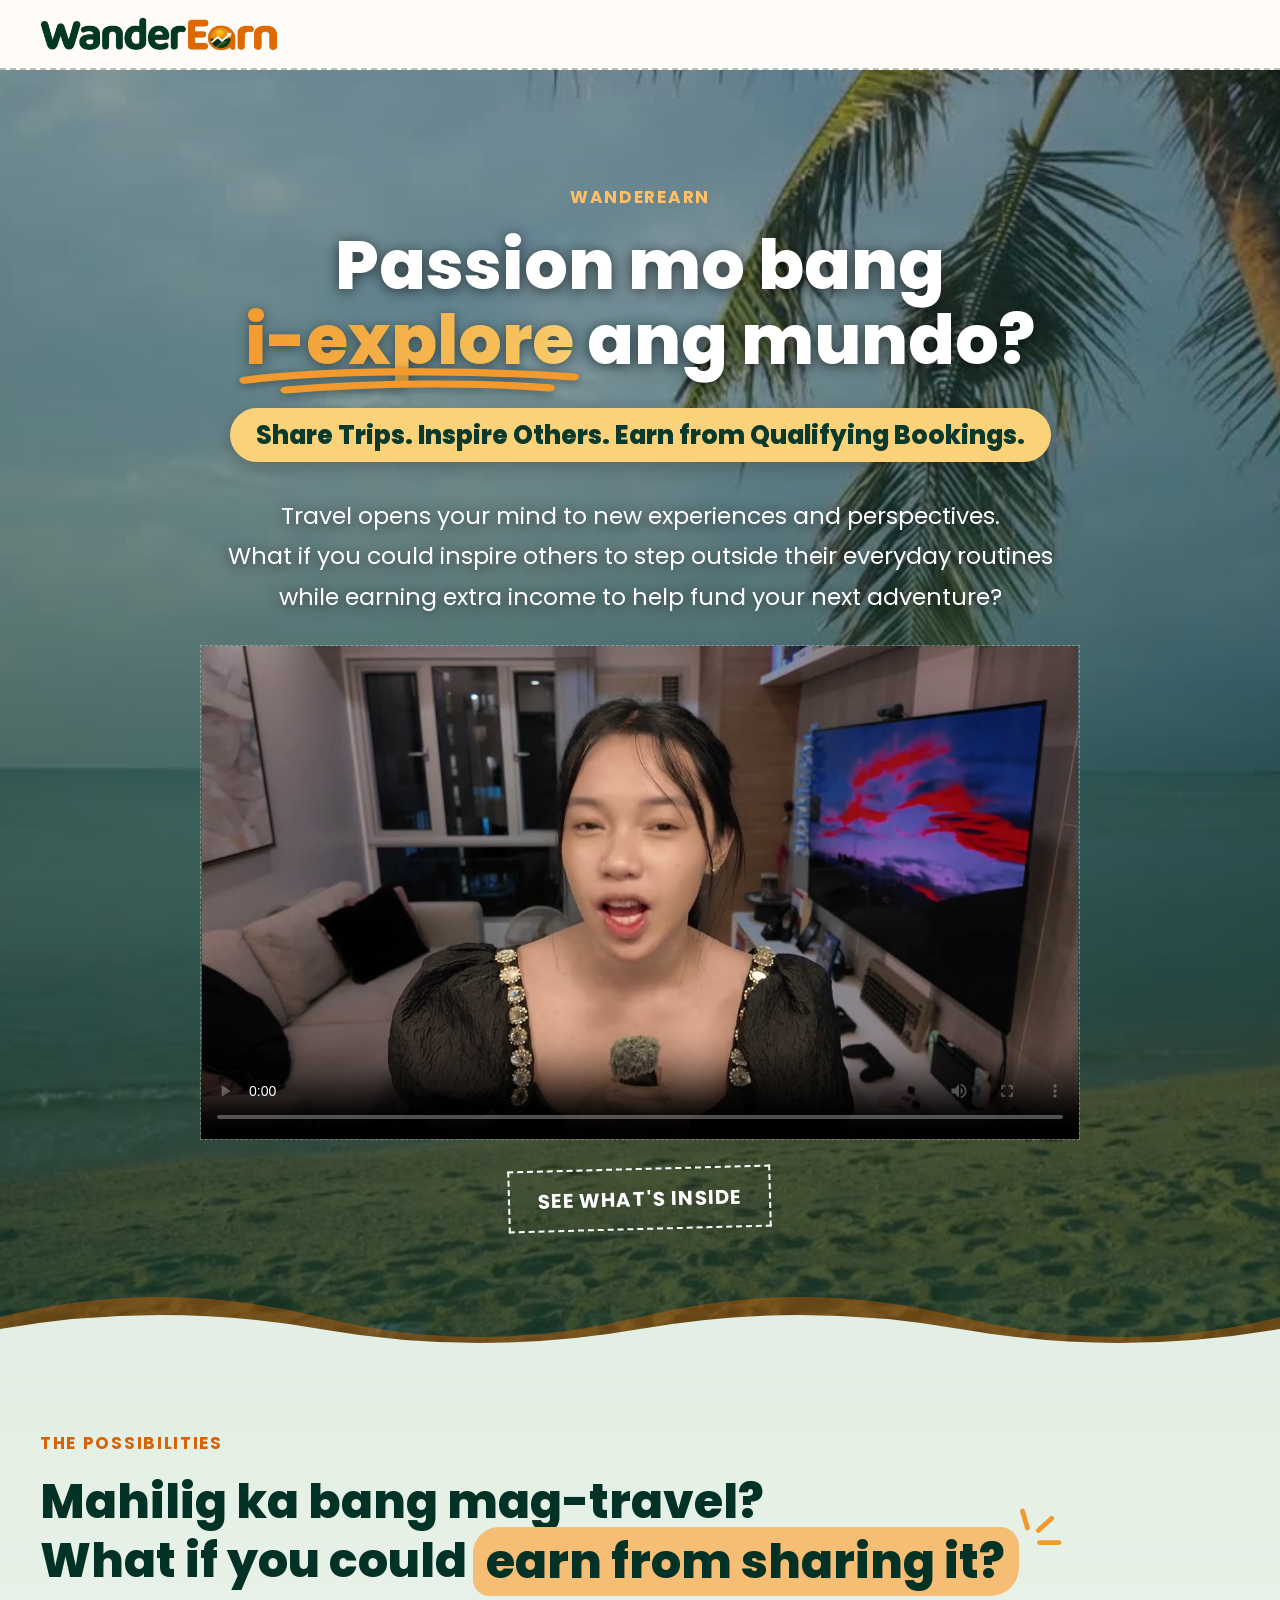
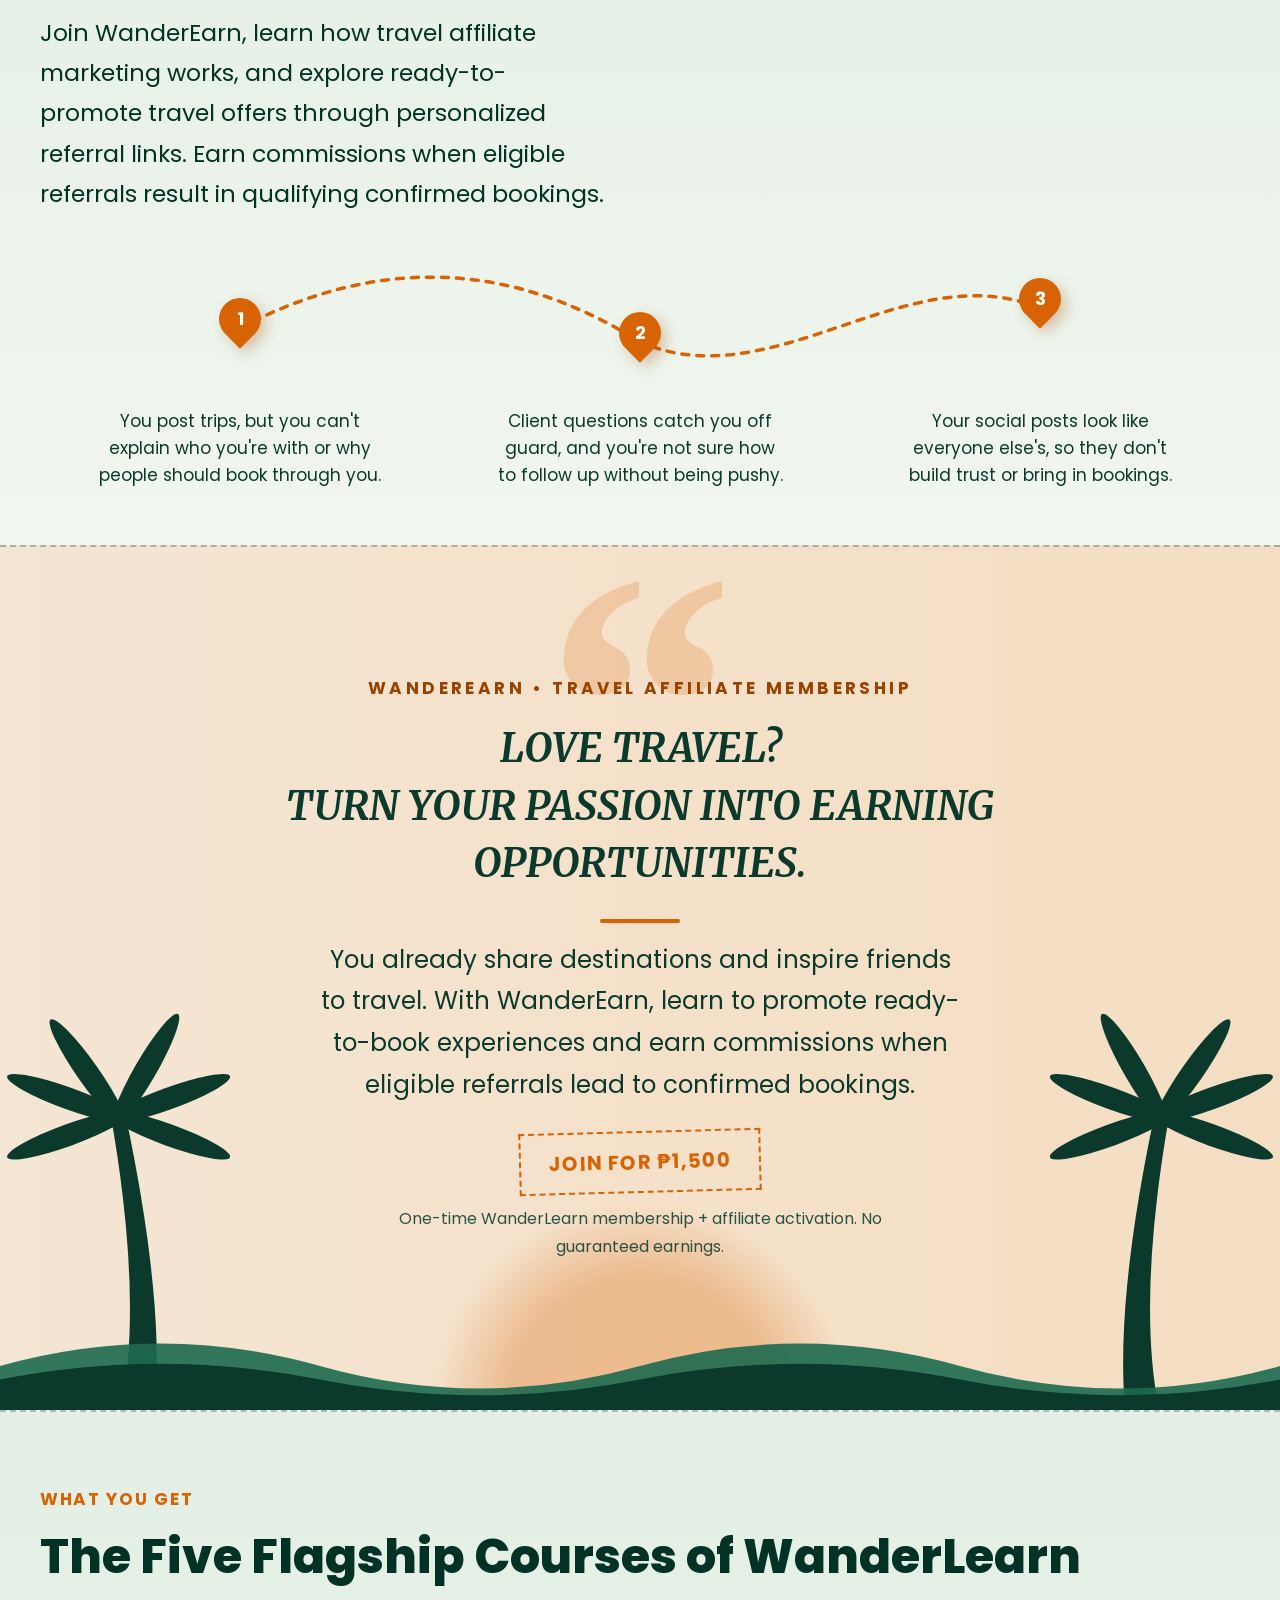
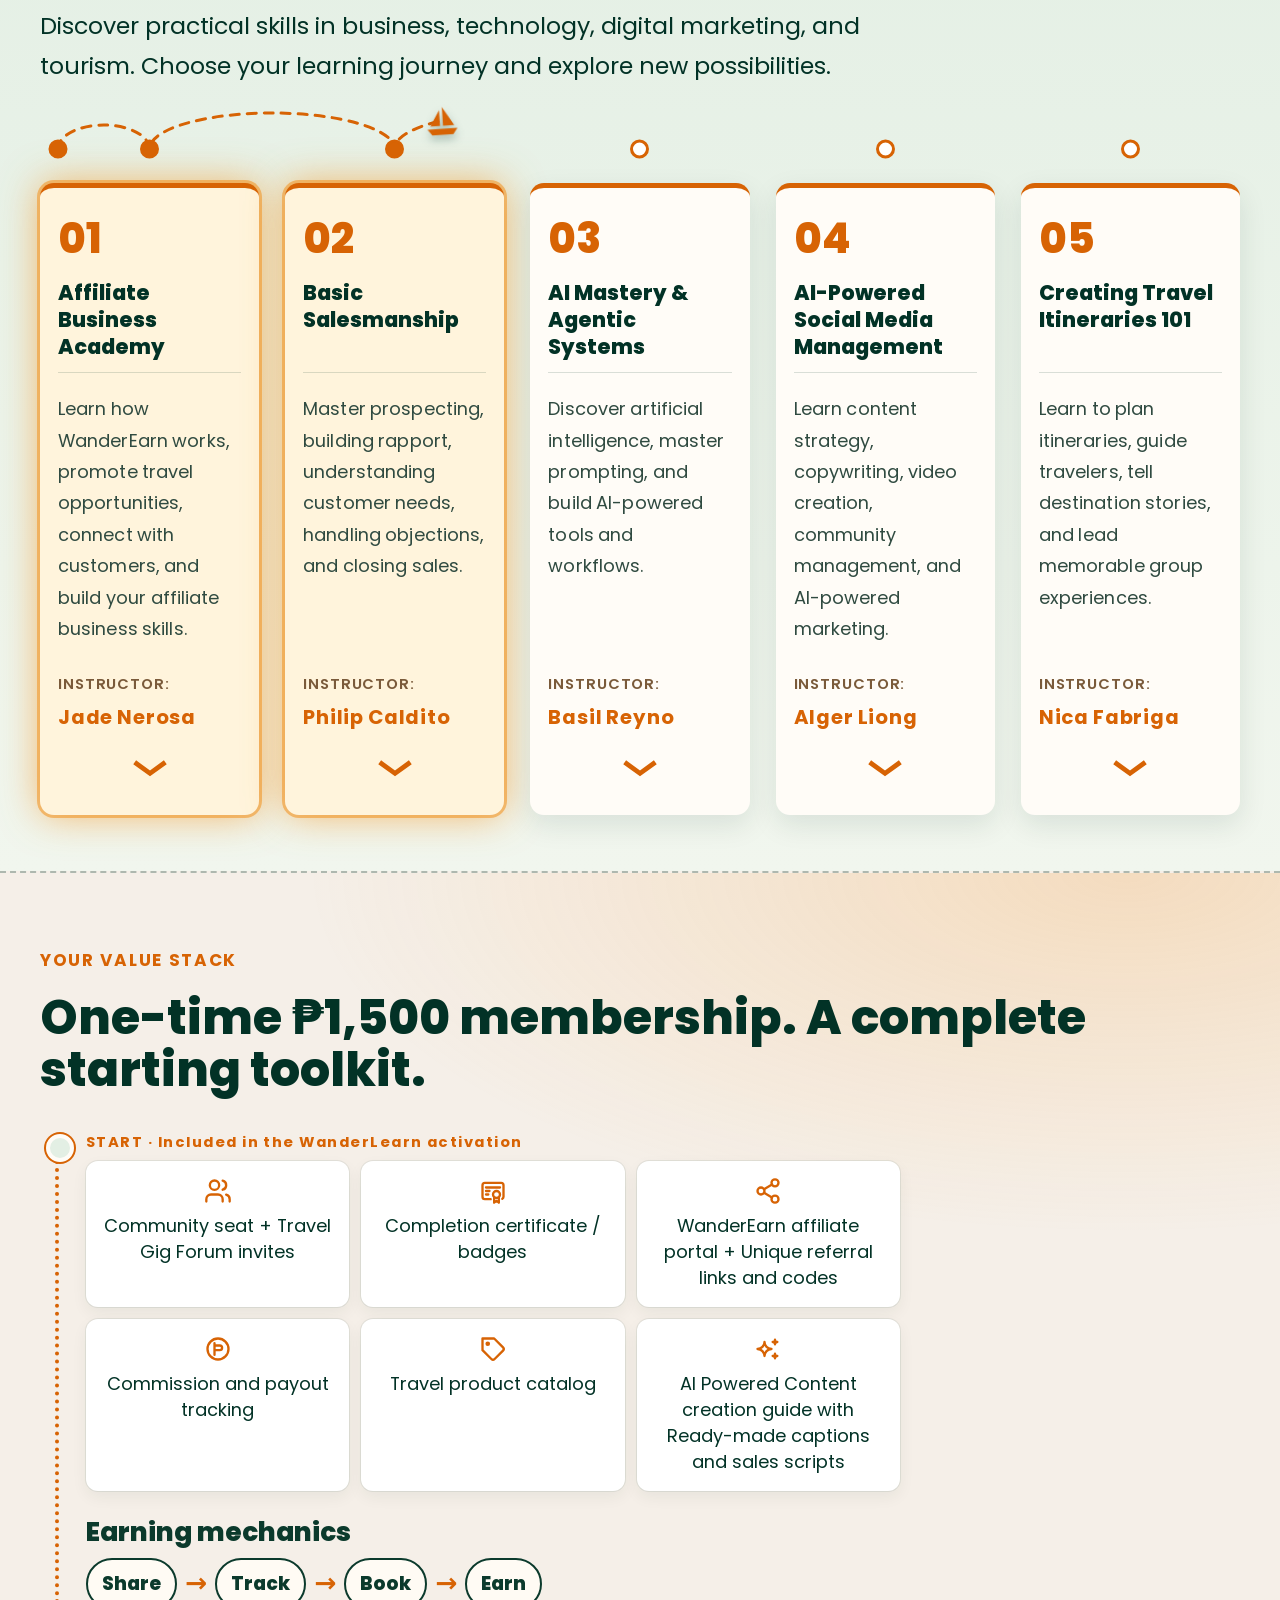
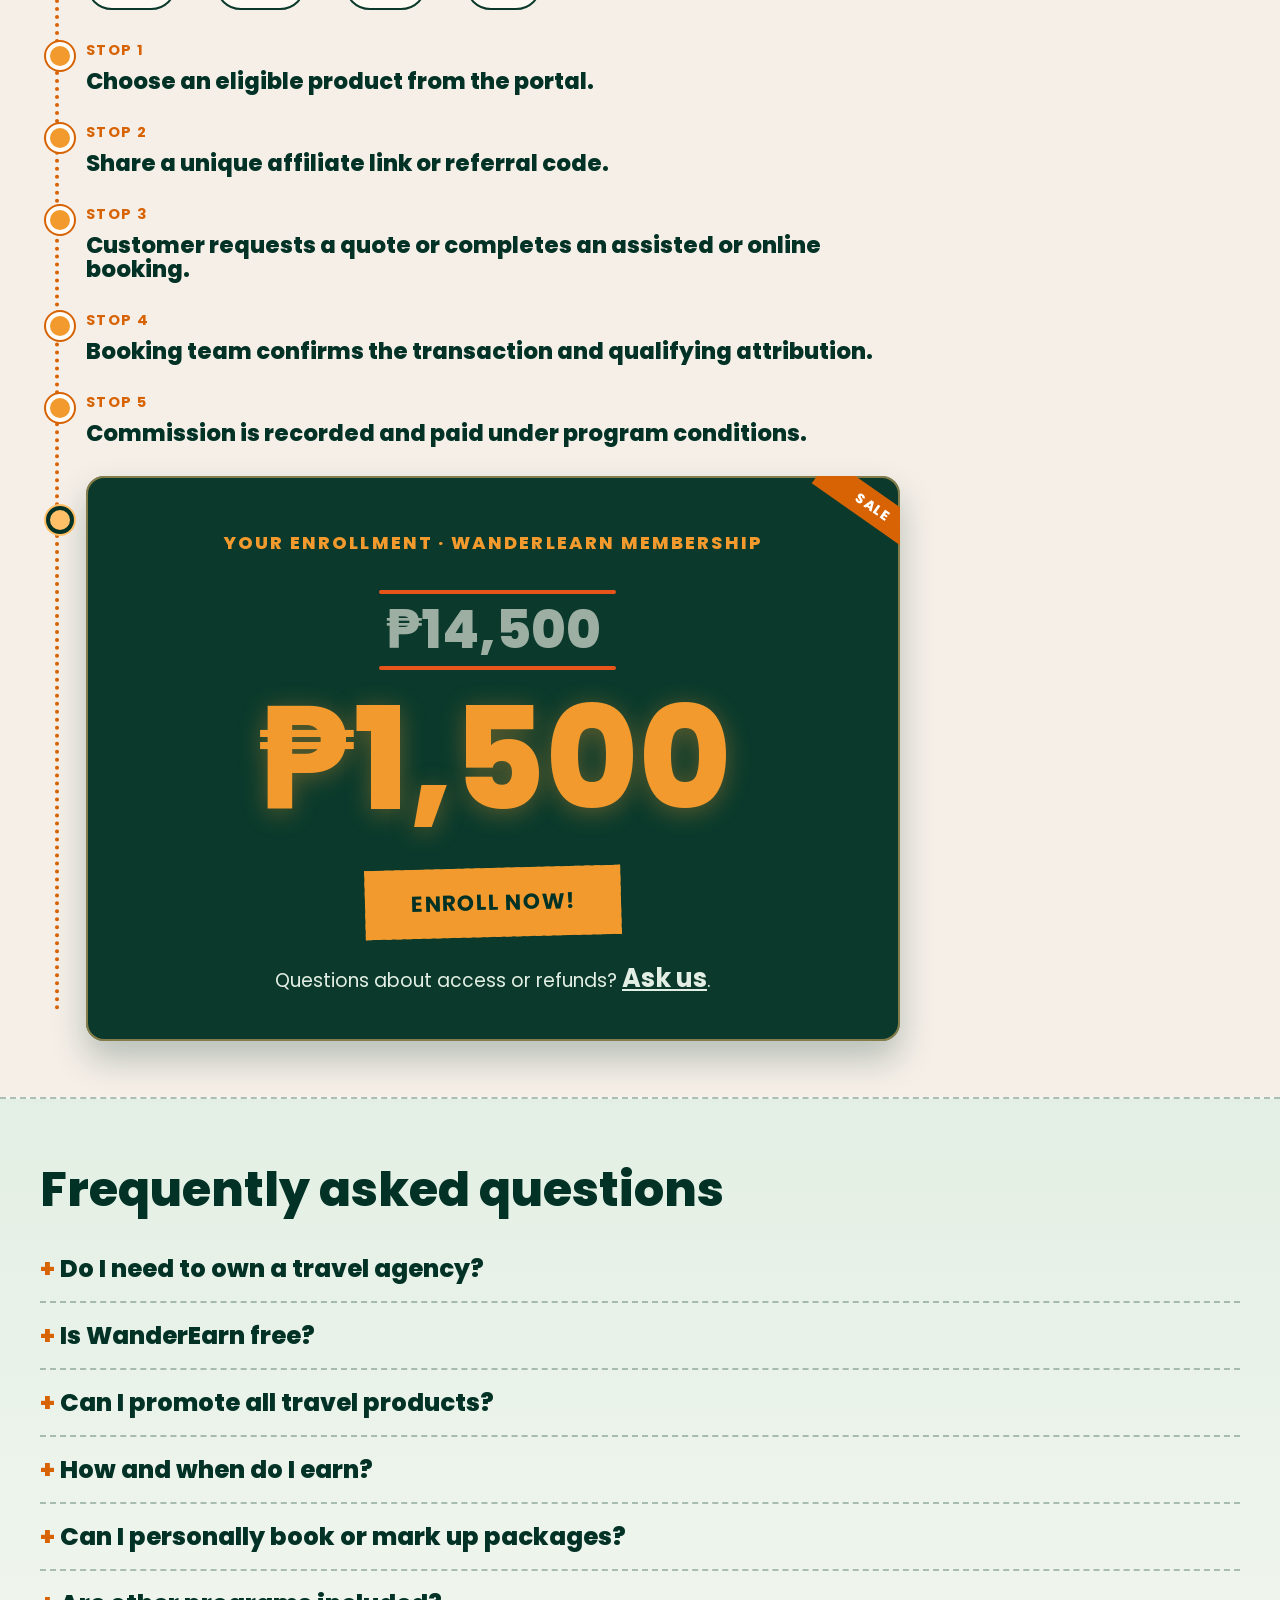
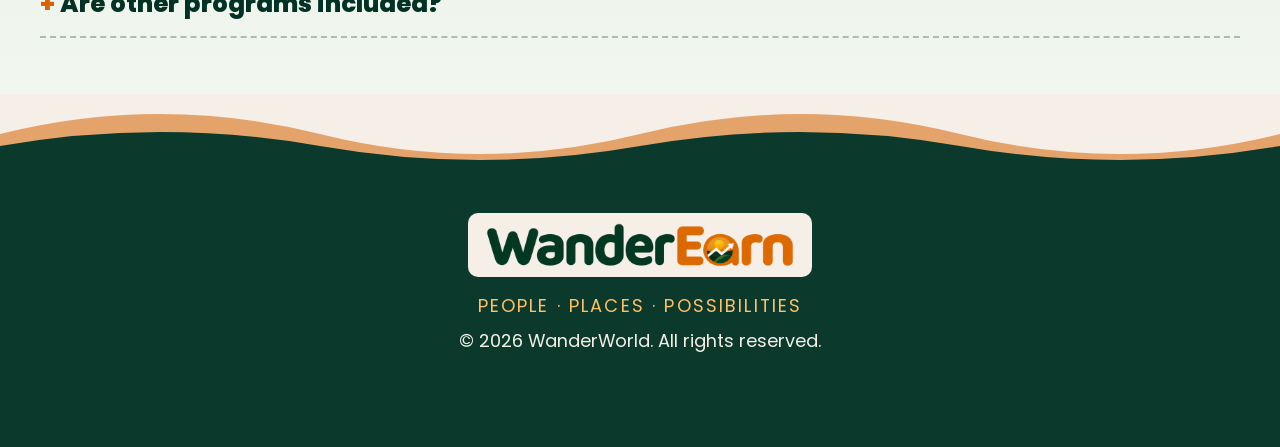
==== commit c70beee0: "Hero paragraph: three fixed lines on desktop Co-Authored-By: Claude Opus 5.5 <noreply@anthropic.com>" ====
--- a/index.html
+++ b/index.html
@@ -54,7 +54,7 @@
 <script>/* Hero copy: WanderEarn kicker, headline, pill and lede (post-hydration so React doesn't revert it). */
 setInterval(function(){var h=document.querySelector('.hero h1');if(!h||h.dataset.we)return;h.dataset.we=1;
 var k=document.querySelector('.hero .kicker');if(k)k.textContent='WANDEREARN';
-var p=document.querySelector('.hero .lede');if(p)p.textContent='Travel opens your mind to new experiences and perspectives. What if you could inspire others to step outside their everyday routines while earning extra income to help fund your next adventure?';
+var p=document.querySelector('.hero .lede');if(p){p.classList.add('lede-3');p.innerHTML='Travel opens your mind to new experiences and perspectives.<br class="dbr"> What if you could inspire others to step outside their everyday routines<br class="dbr"> while earning extra income to help fund your next adventure?'}
 h.classList.add('h-ex');h.innerHTML='Passion mo bang<br><span class="xp"><span class="xp-w">i-explore</span><svg class="xp-u" viewBox="0 0 200 26" preserveAspectRatio="none" aria-hidden="true"><path d="M4 12 C 50 3, 130 2, 196 9"/><path d="M28 21 C 80 14, 140 14, 182 19"/></svg></span> ang mundo?';
 var pl=document.createElement('p');pl.className='hero-pill';pl.textContent='Share Trips. Inspire Others. Earn from Qualifying Bookings.';h.after(pl)},300);</script><script>/* WanderEarn revisions: value stack, sale banner, earning mechanics, stops, promise, FAQ (post-hydration). */
 setInterval(function(){var st=document.getElementById('stack');if(!st||st.dataset.we2)return;st.dataset.we2=1;
--- a/_next/static/css/f83b45e46a891dd3.css
+++ b/_next/static/css/f83b45e46a891dd3.css
@@ -120,3 +120,5 @@
 @media(prefers-reduced-motion:reduce){.hero h1.h-ex .xp-w{animation:none}.hero h1.h-ex .xp-u path{animation:none;stroke-dashoffset:0}}
 .hero h1.h-ex .xp-w{text-shadow:none;filter:drop-shadow(0 2px 6px rgba(0,0,0,.45))}.hero .hero-pill{margin-top:16px}
 .hero h1.h-ex .xp-u{stroke-width:6.5;height:.42em;bottom:-.26em}
+
+.hero .lede.lede-3{max-width:none}@media(max-width:820px){.hero .lede.lede-3 .dbr{display:none}}
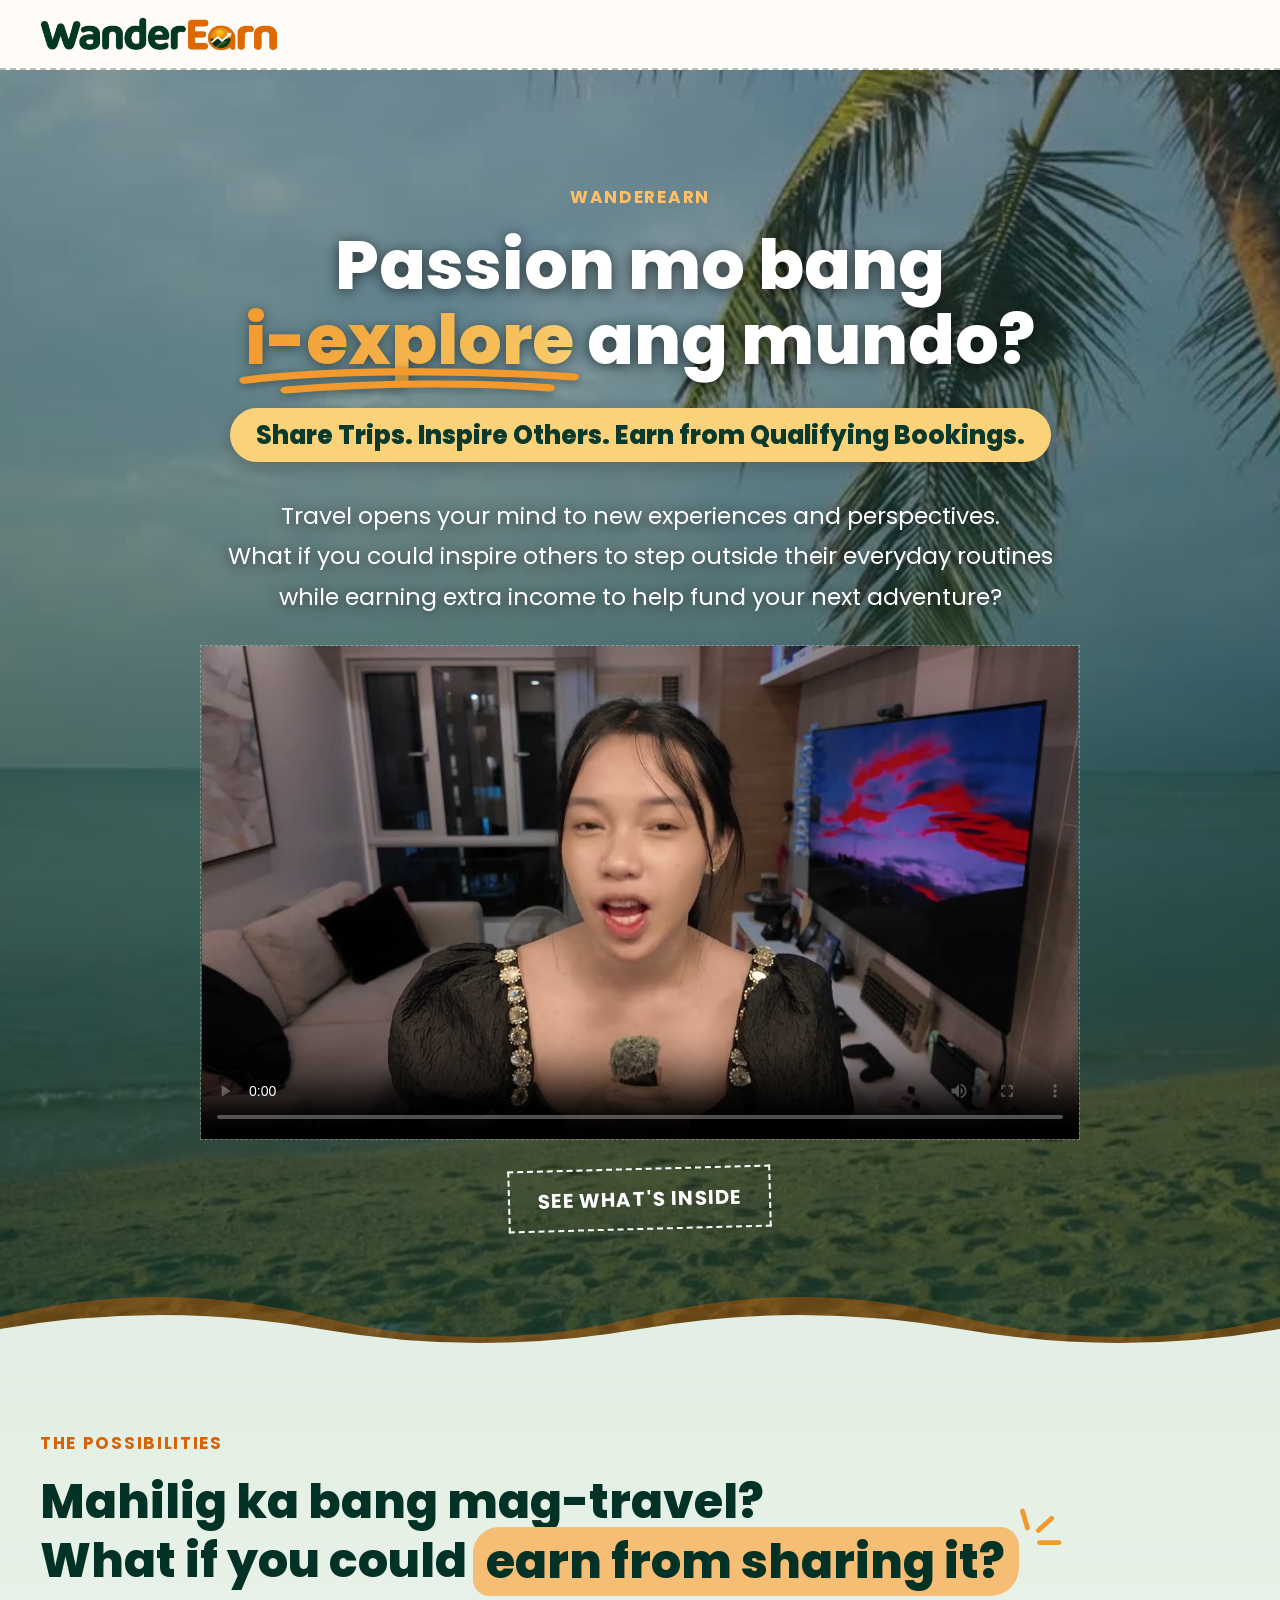
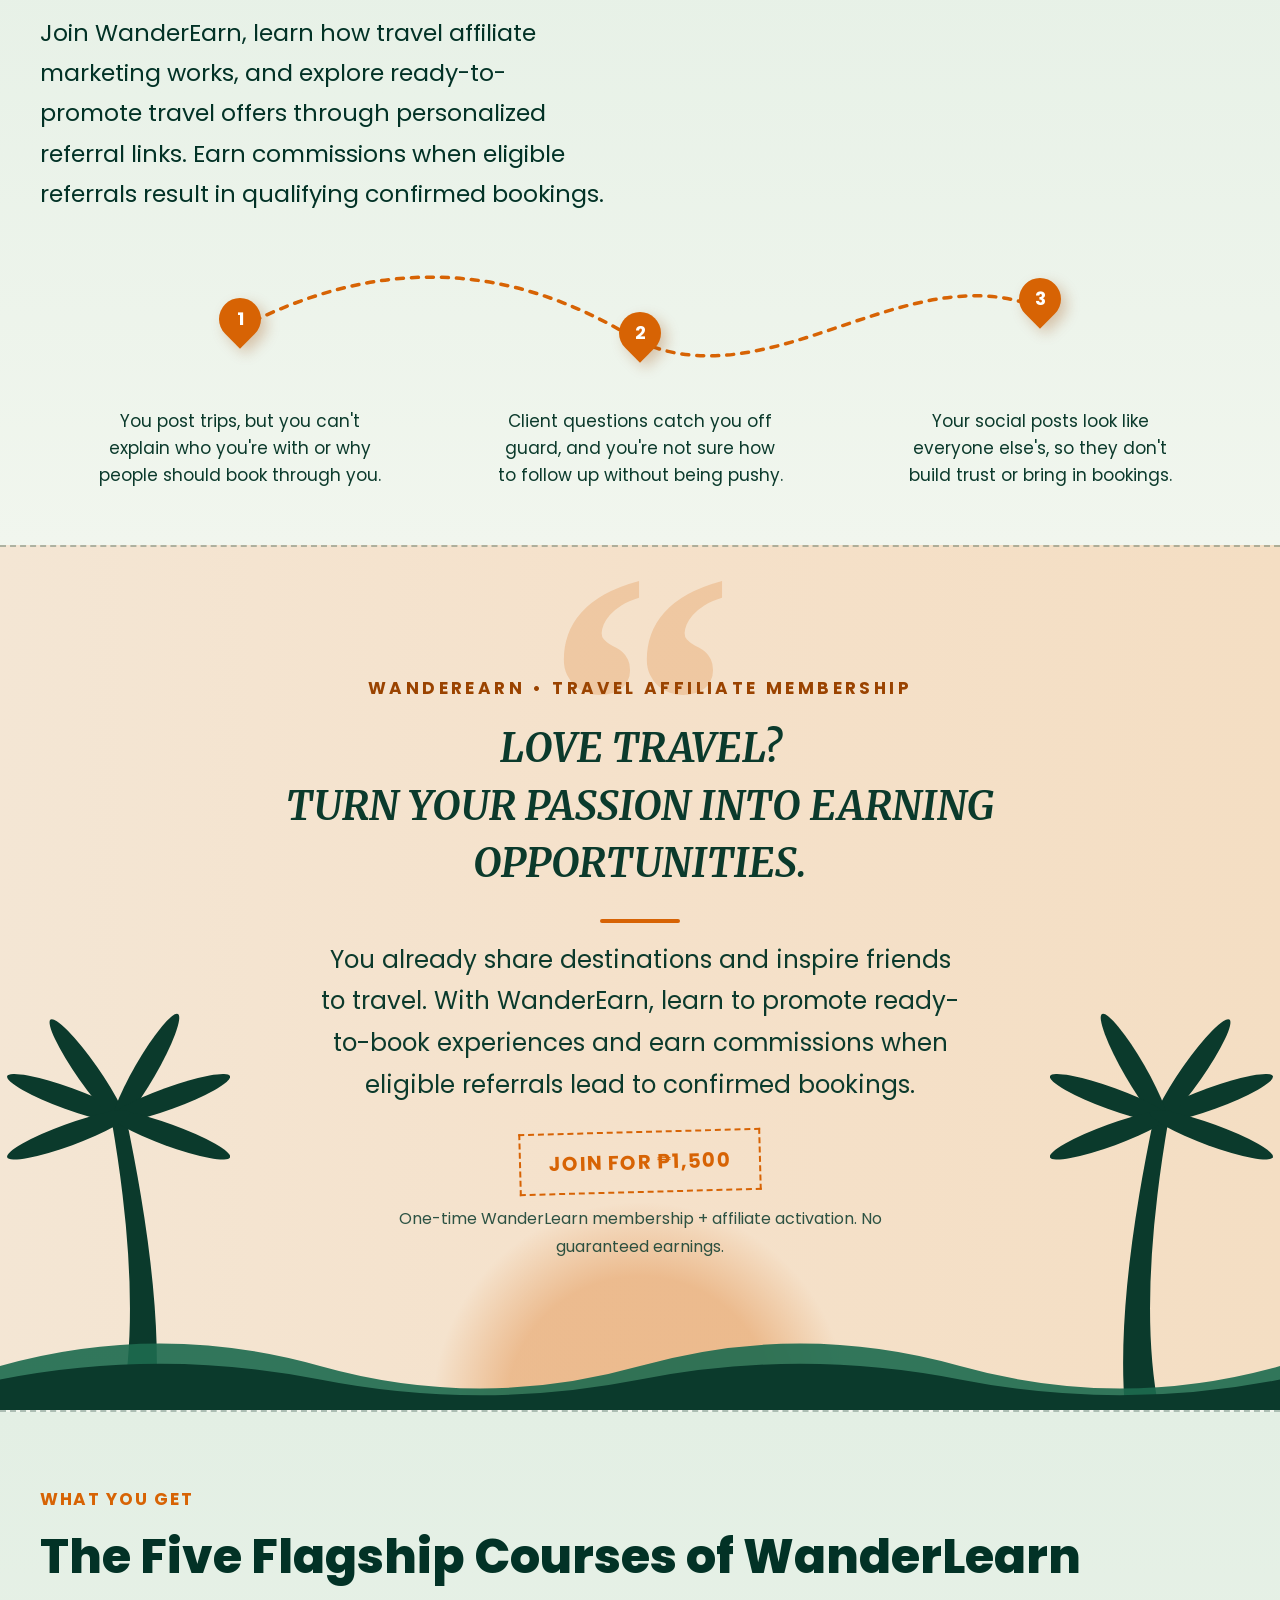
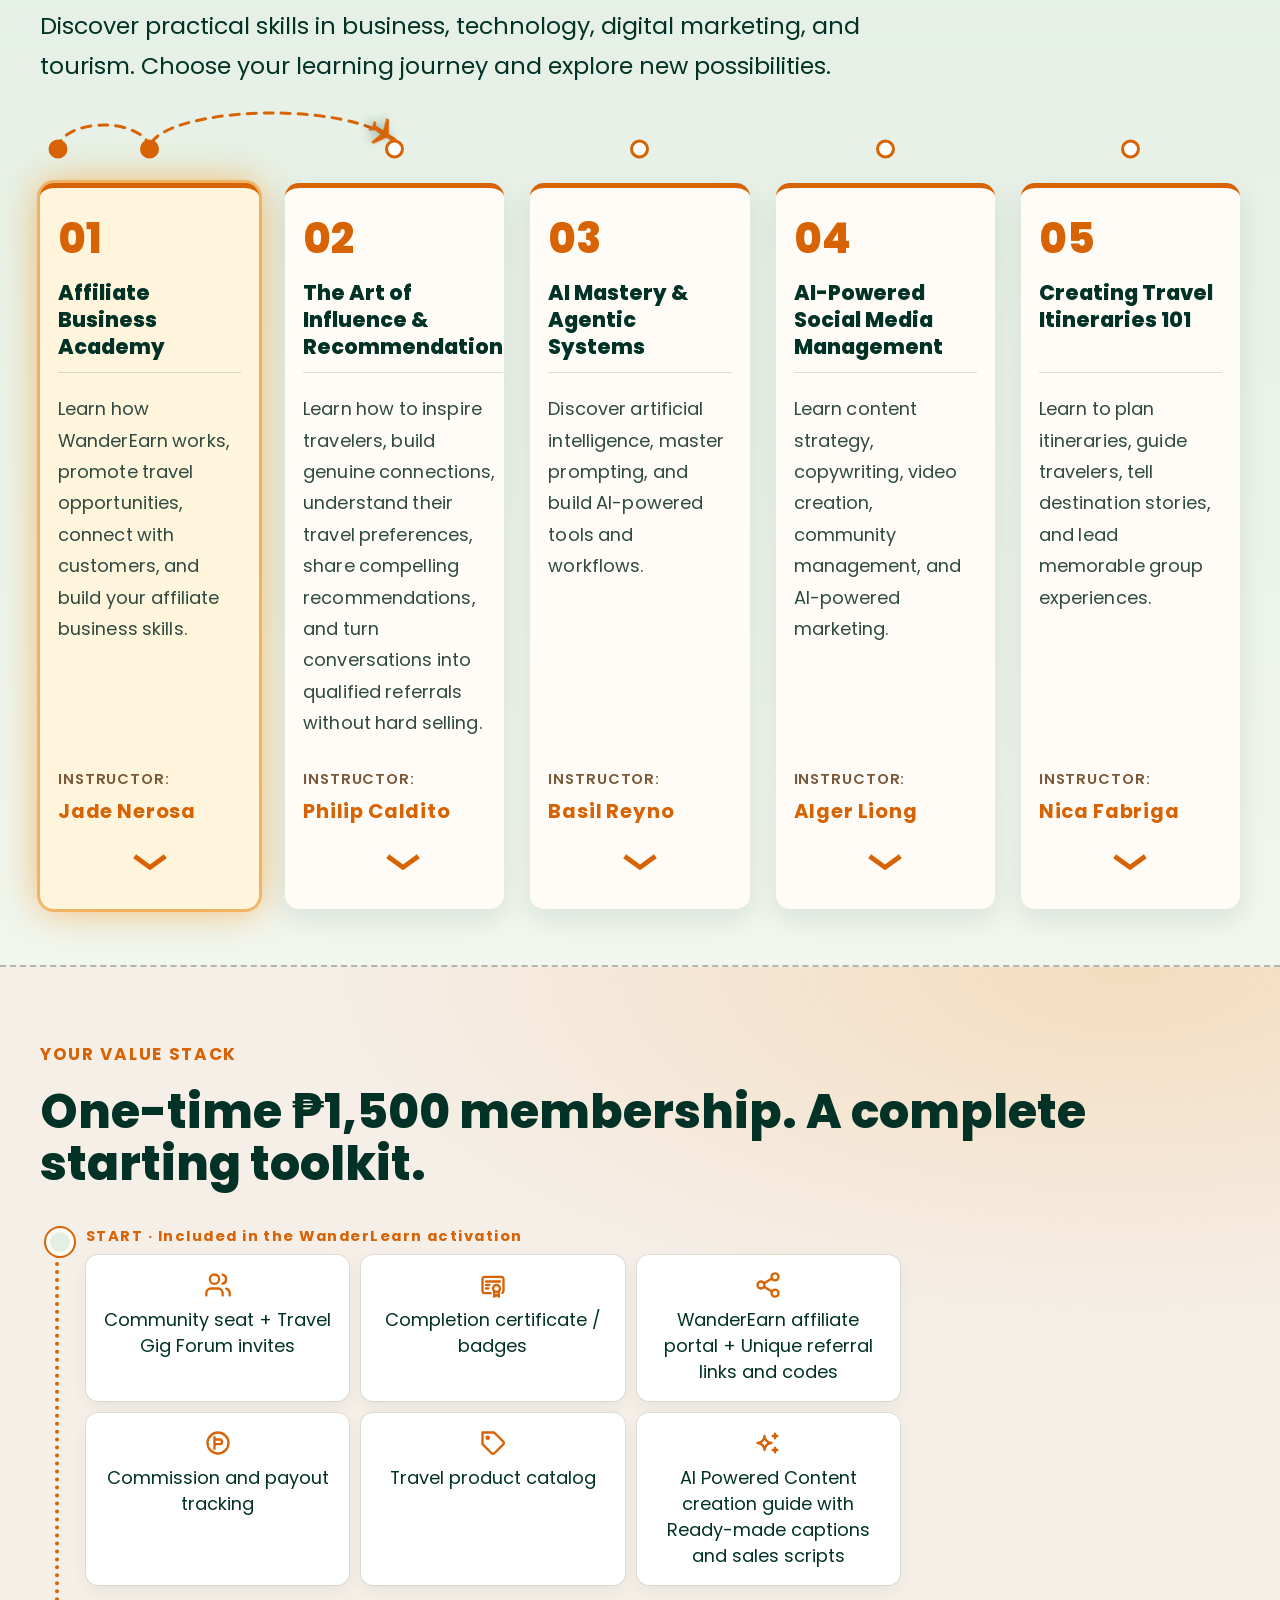
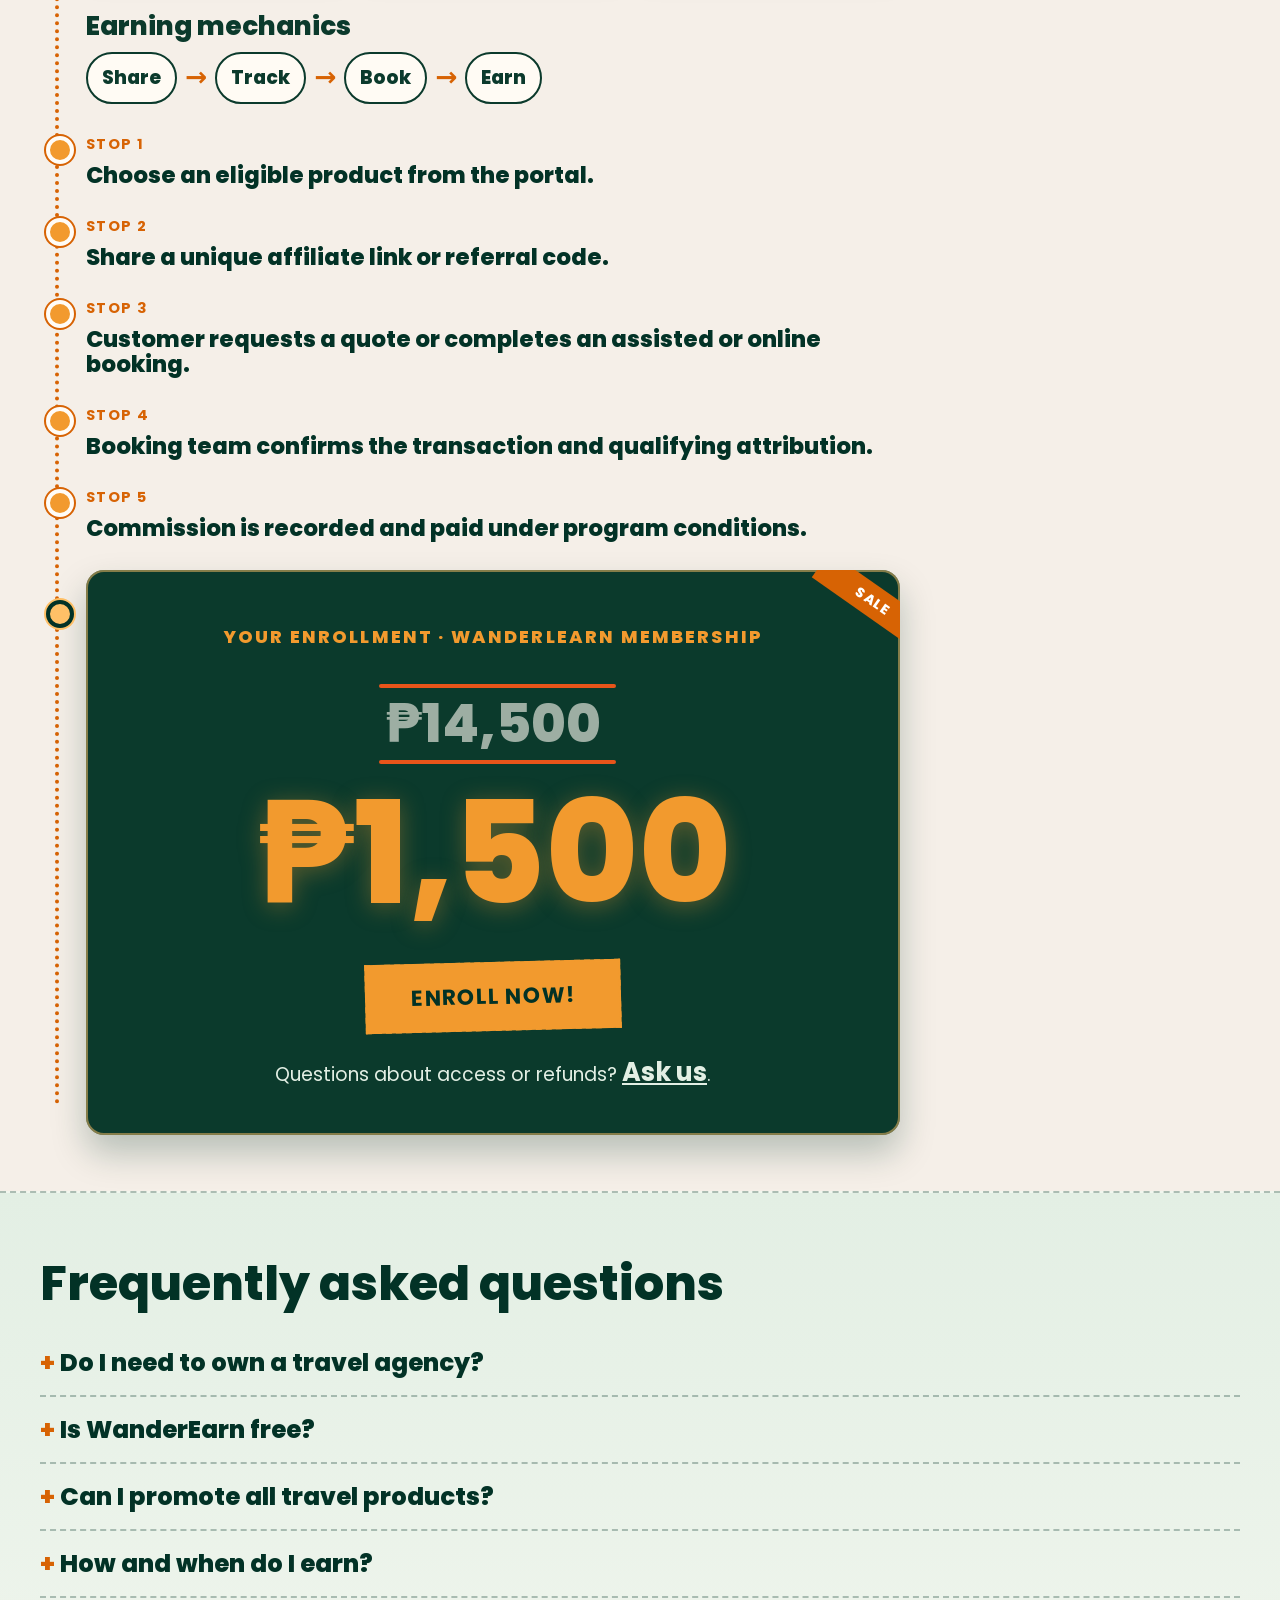
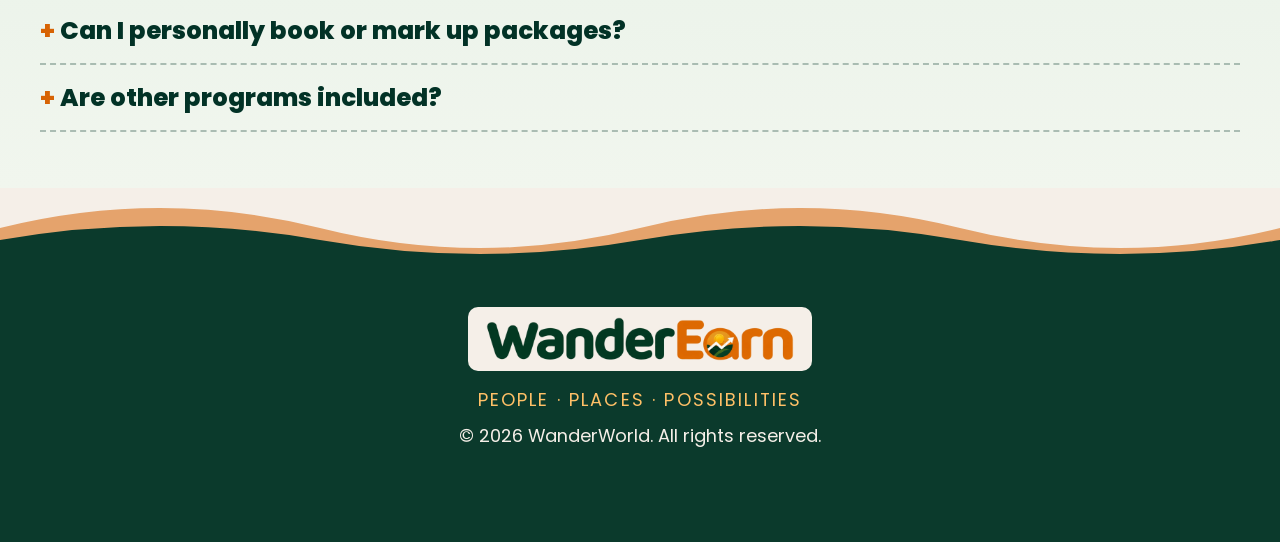
==== commit c12f6f8a: "Course 02: The Art of Influence & Recommendation (card + details panel) Co-Authored-By: Claude Opus " ====
--- a/index.html
+++ b/index.html
@@ -5,7 +5,7 @@
 var d=document.createElement('div');d.id='vsl';d.className='vsl';d.innerHTML='<video src="/media/wanderlearn-intro.mp4" poster="/media/wanderlearn-intro.jpg" controls playsinline preload="metadata" controlslist="nodownload"></video>';b.parentNode.insertBefore(d,b)},300);</script>
 <script>/* Swaps the "five pillars" text for the five flagship courses after React hydrates (keeps the plane animation). */
 (function(){var C=[["Affiliate Business Academy","Learn how WanderEarn works, promote travel opportunities, connect with customers, and build your affiliate business skills.","Jade Nerosa"],
-["Basic Salesmanship","Master prospecting, building rapport, understanding customer needs, handling objections, and closing sales.","Philip Caldito"],
+["The Art of Influence & Recommendation","Learn how to inspire travelers, build genuine connections, understand their travel preferences, share compelling recommendations, and turn conversations into qualified referrals without hard selling.","Philip Caldito"],
 ["AI Mastery & Agentic Systems","Discover artificial intelligence, master prompting, and build AI-powered tools and workflows.","Basil Reyno"],
 ["AI-Powered Social Media Management","Learn content strategy, copywriting, video creation, community management, and AI-powered marketing.","Alger Liong"],
 ["Creating Travel Itineraries 101","Learn to plan itineraries, guide travelers, tell destination stories, and lead memorable group experiences.","Nica Fabriga"]];
@@ -23,7 +23,7 @@
 <script>/* Explore buttons + course detail panel, added after the courses patch runs. */
 (function(){var D=[
 ["Learn how to build your affiliate business with WanderEarn.","Aspiring affiliates and travel entrepreneurs",["Welcome to WanderEarn & Affiliate Marketing","Products, Partners & Commissions","Finding Your Customers & Target Market","Promoting Without Spamming","From Inquiry to Booking","Your First 30-Day Affiliate Action Plan"],"Create your first affiliate business action plan, understand the WanderEarn model, and practice handling a travel inquiry."],
-["Build confidence, connect with customers, and learn to sell.","Beginners, sales professionals and entrepreneurs",["Sales Mindset & Professional Ethics","Prospecting & Building Rapport","Customer Discovery & Questioning","Product Presentation & Value Selling","Handling Objections & Closing","Follow-Up, Referrals & Repeat Business"],"Demonstrate a complete sales conversation, from first contact through a confident, ethical close."],
+["Inspire travelers, build genuine connections, and recommend with confidence.","Travel lovers, aspiring affiliates, content creators, and beginners who want to earn by recommending travel experiences.",["Influence Mindset & Ethical Recommendations","Finding Your Audience & Building Authentic Connections","Understanding Travel Interests & Customer Needs","Storytelling & Sharing Travel Experiences","Building Trust & Inspiring Action Without Hard Selling","Follow-Ups, Referrals & Long-Term Relationships"],"Confidently recommend travel experiences, inspire others to explore, and turn meaningful conversations into qualified travel referrals without hard selling."],
 ["Discover AI and learn how to make it work for you.","Students, professionals, entrepreneurs and business owners",["Understanding AI & Responsible Use","Exponential Thinking & Opportunities","Prompt Engineering & AI Communication","AI Tools for Everyday Work","AI Agents & Workflow Automation","Build Your First AI-Assisted Workflow"],"Build and demonstrate an AI-assisted workflow for a practical task."],
 ["Create content, grow brands, and manage digital communities.","Aspiring social media managers, creators and business owners",["Social Media Management Fundamentals","Brand Positioning & Content Strategy","AI Copywriting & Content Planning","Creative Production & Short Videos","Community Management & Lead Handling","Analytics & AI Content Workflows"],"Develop a two-week content calendar, sample posts, creative assets and a campaign reporting plan."],
 ["Turn your passion for travel into practical tourism skills.","Aspiring tour guides, group leaders and travel professionals",["Introduction to Tour Guiding","Tour Planning & Itinerary Management","Public Speaking & Destination Storytelling","Group Handling & Guest Services","Safety, Emergencies & Service Recovery","Practical Tour Leadership Simulation"],"Prepare an itinerary and demonstrate a supervised tour briefing and group-leading simulation."]];
